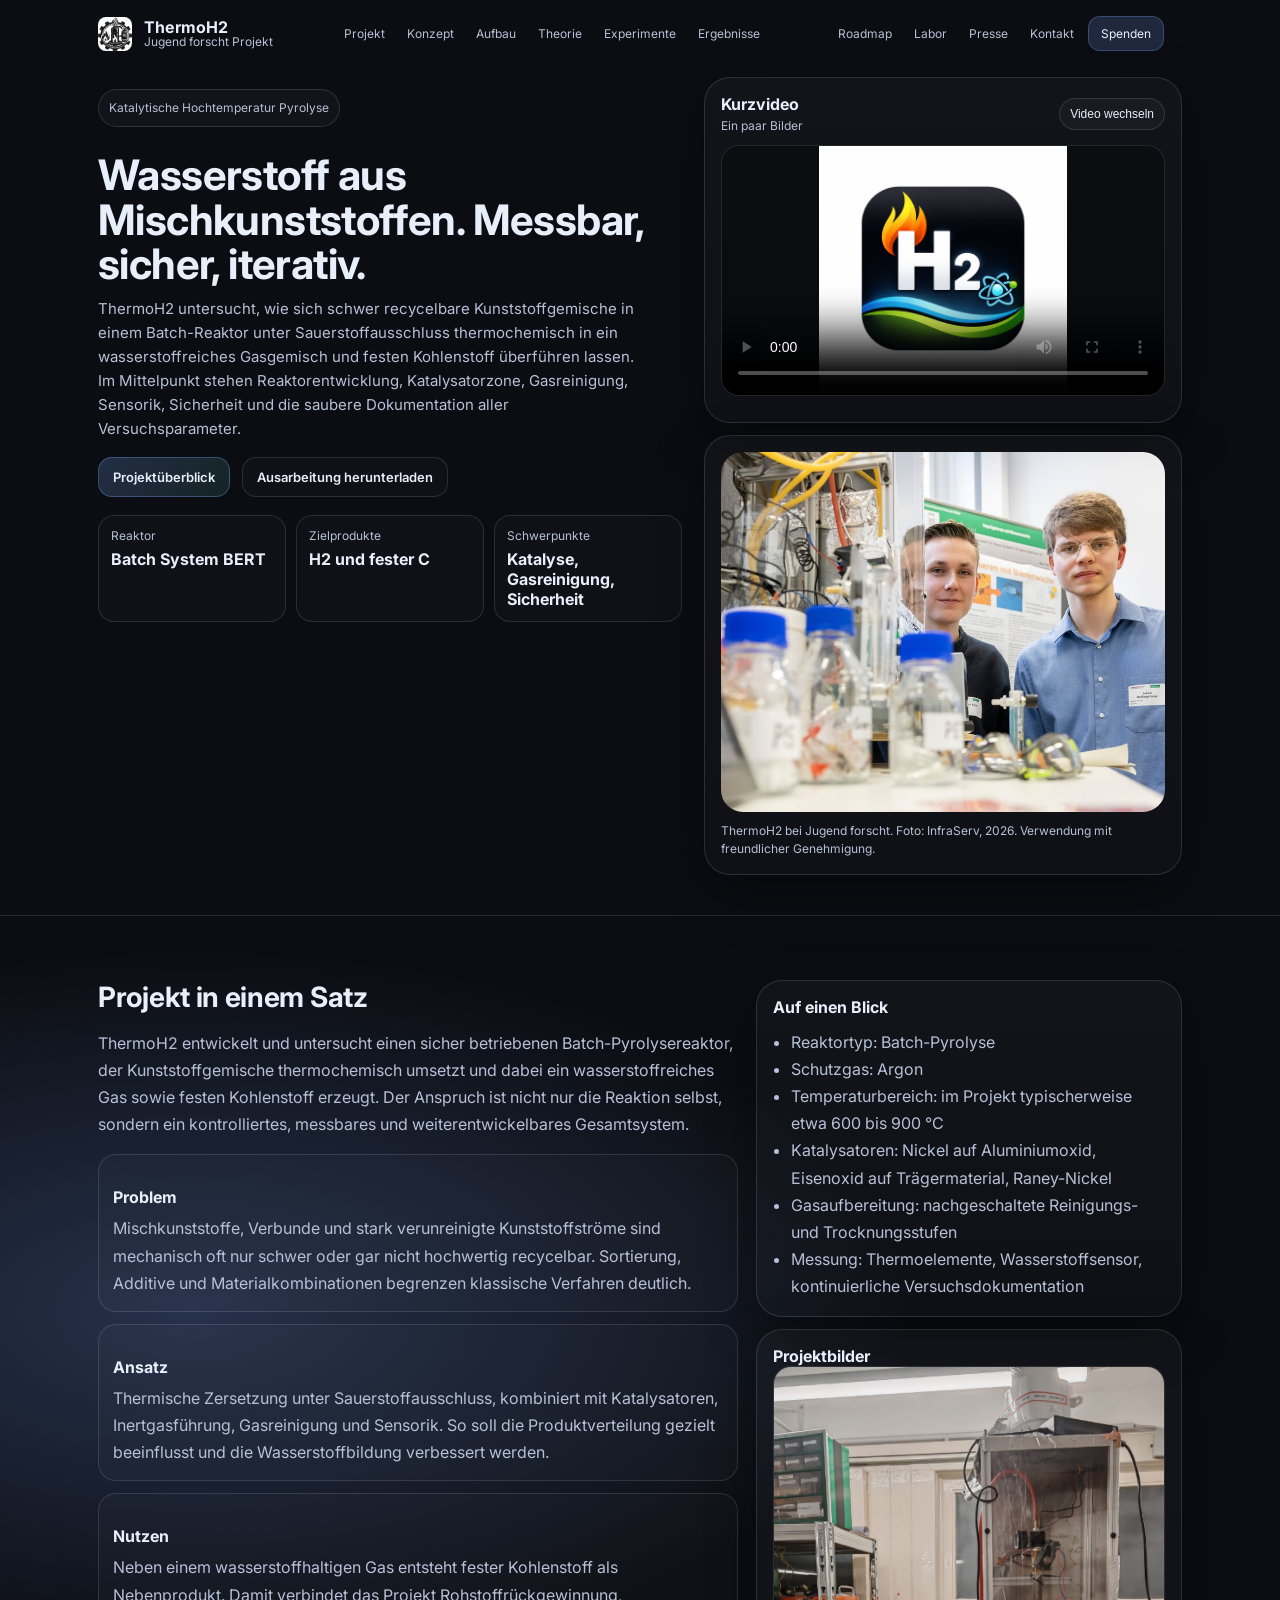
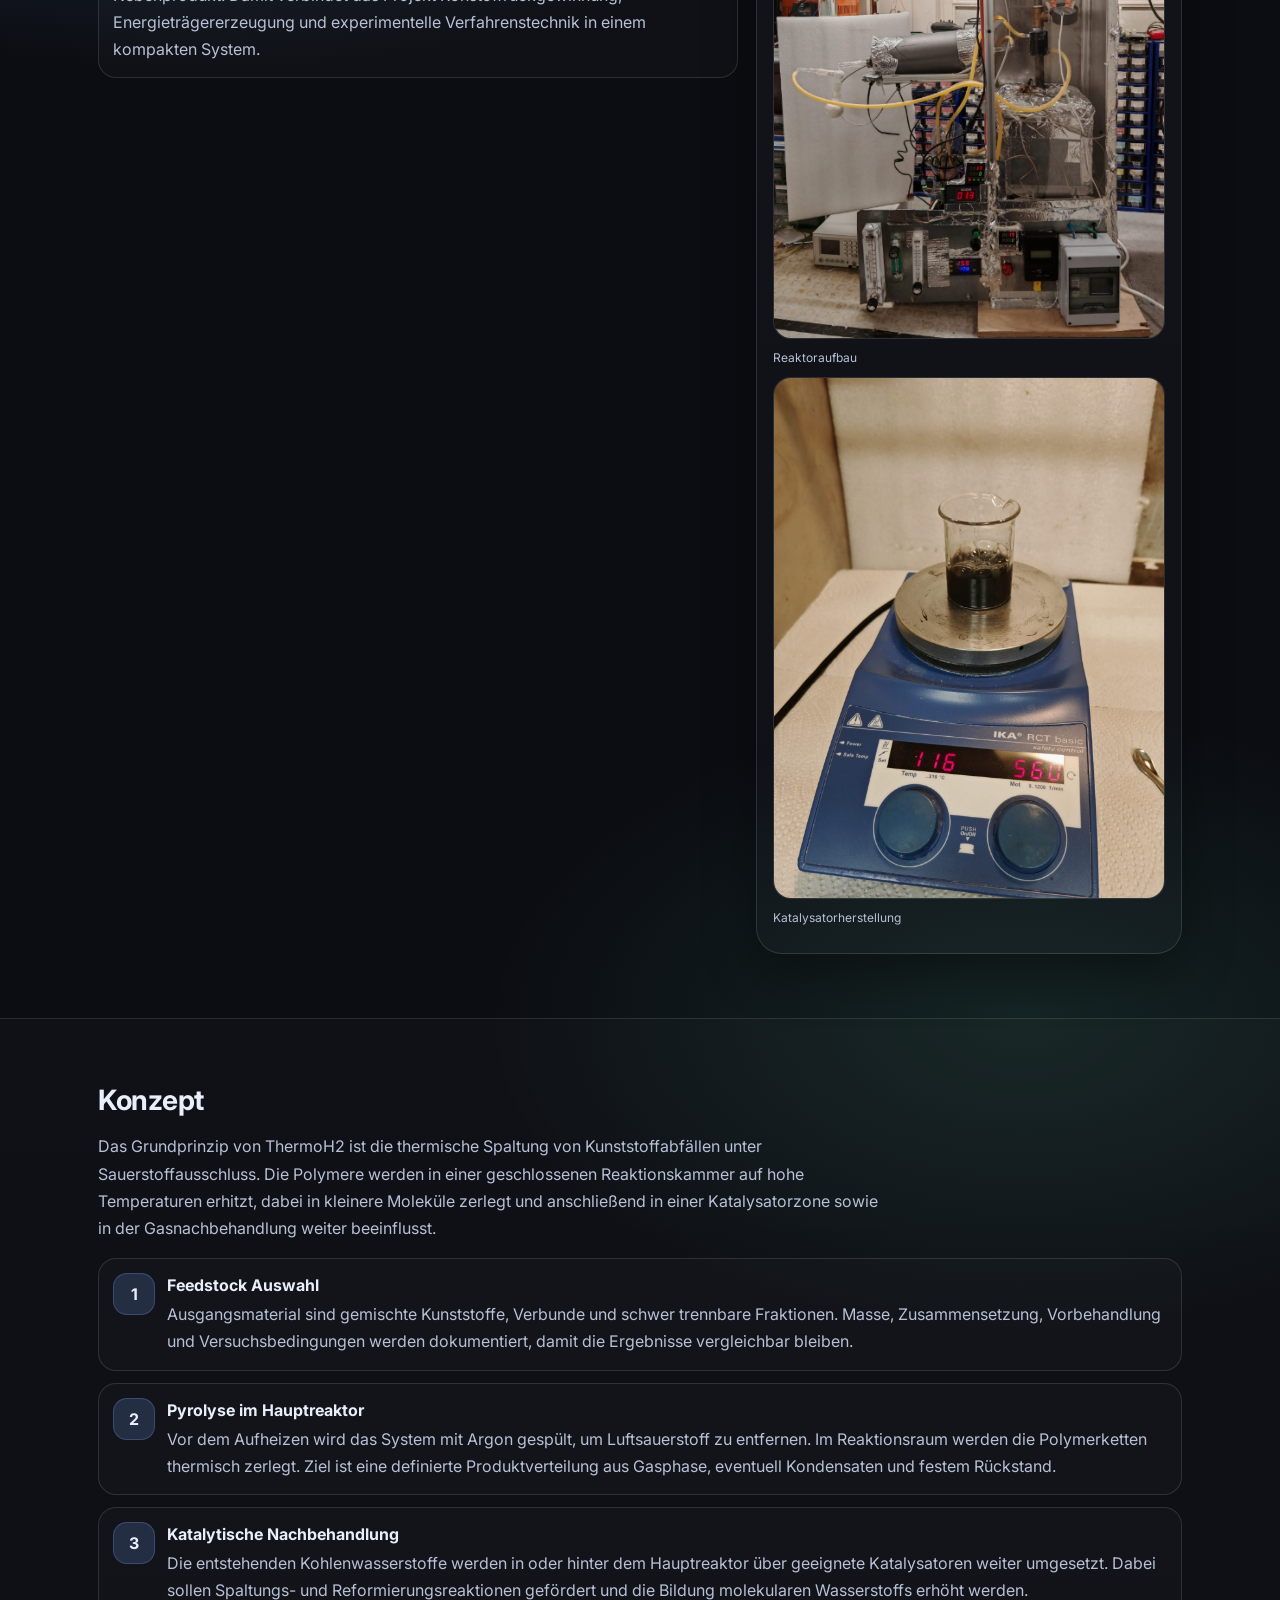
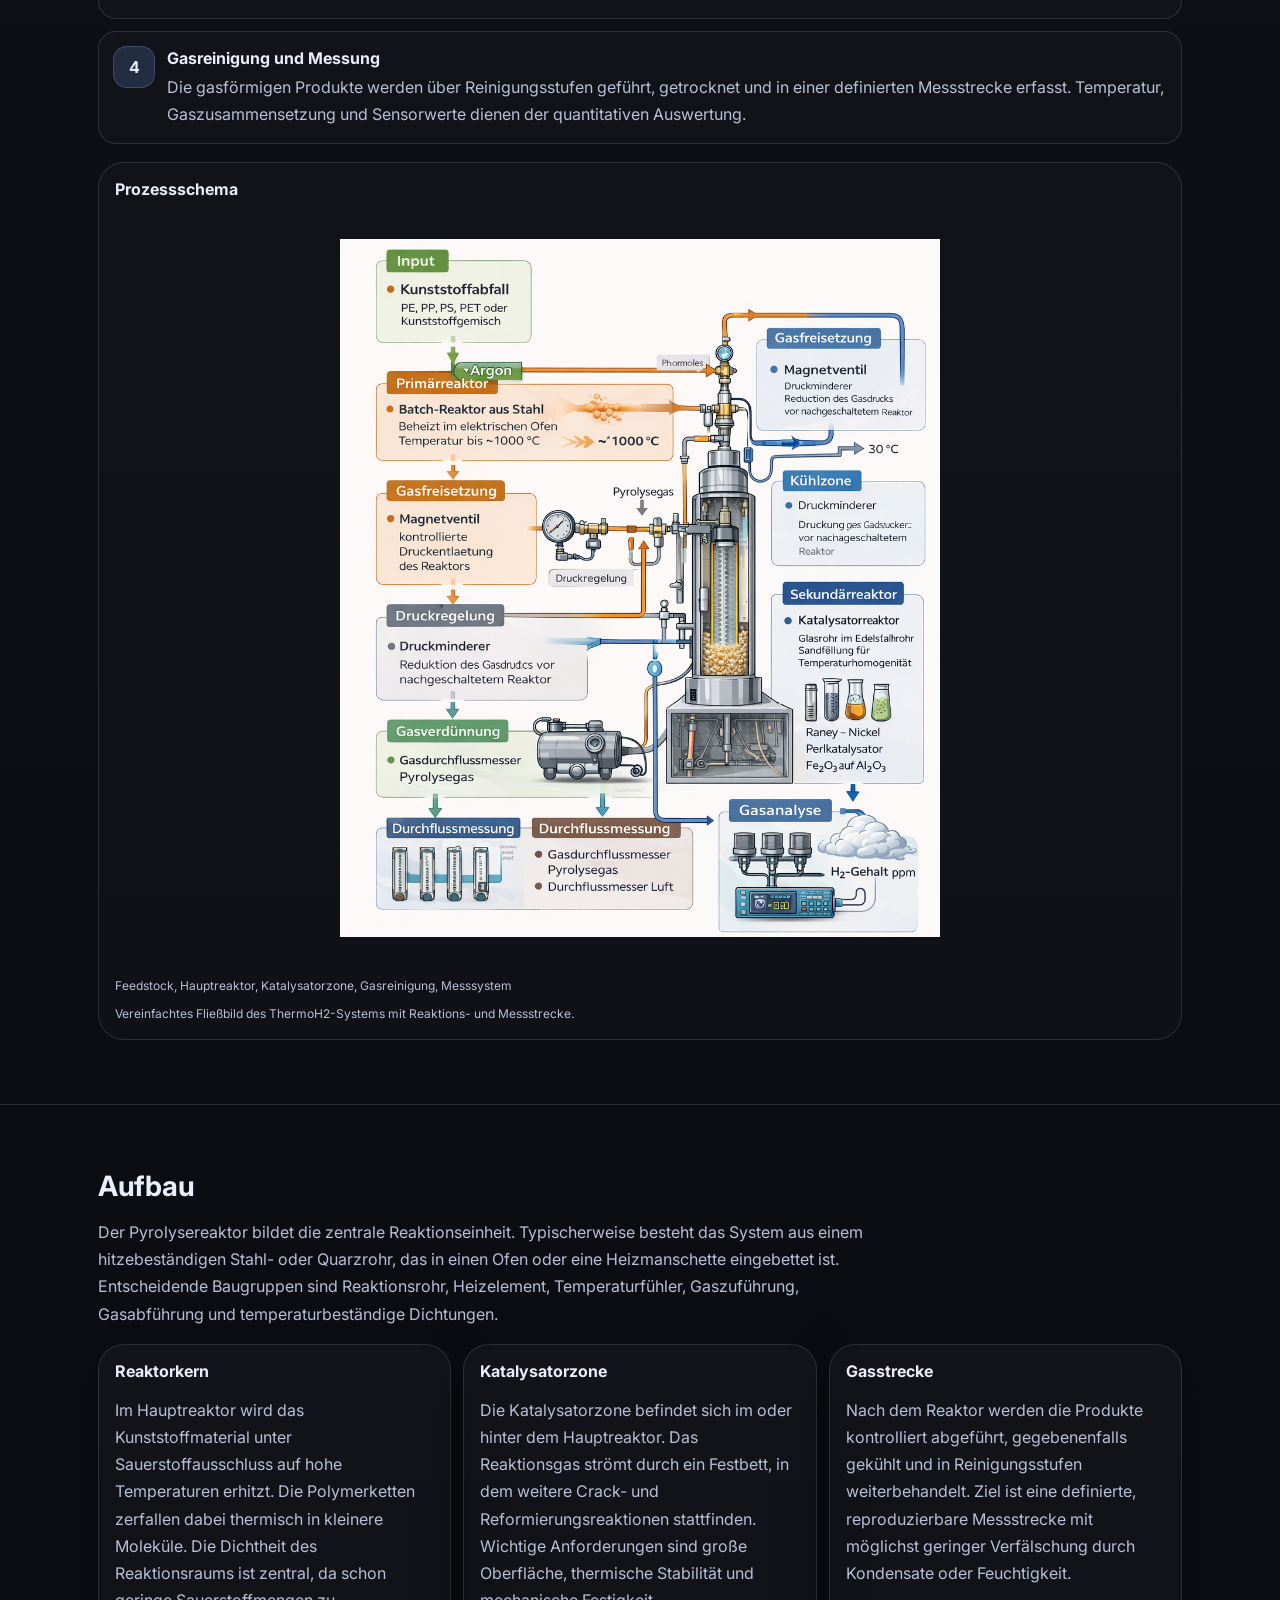
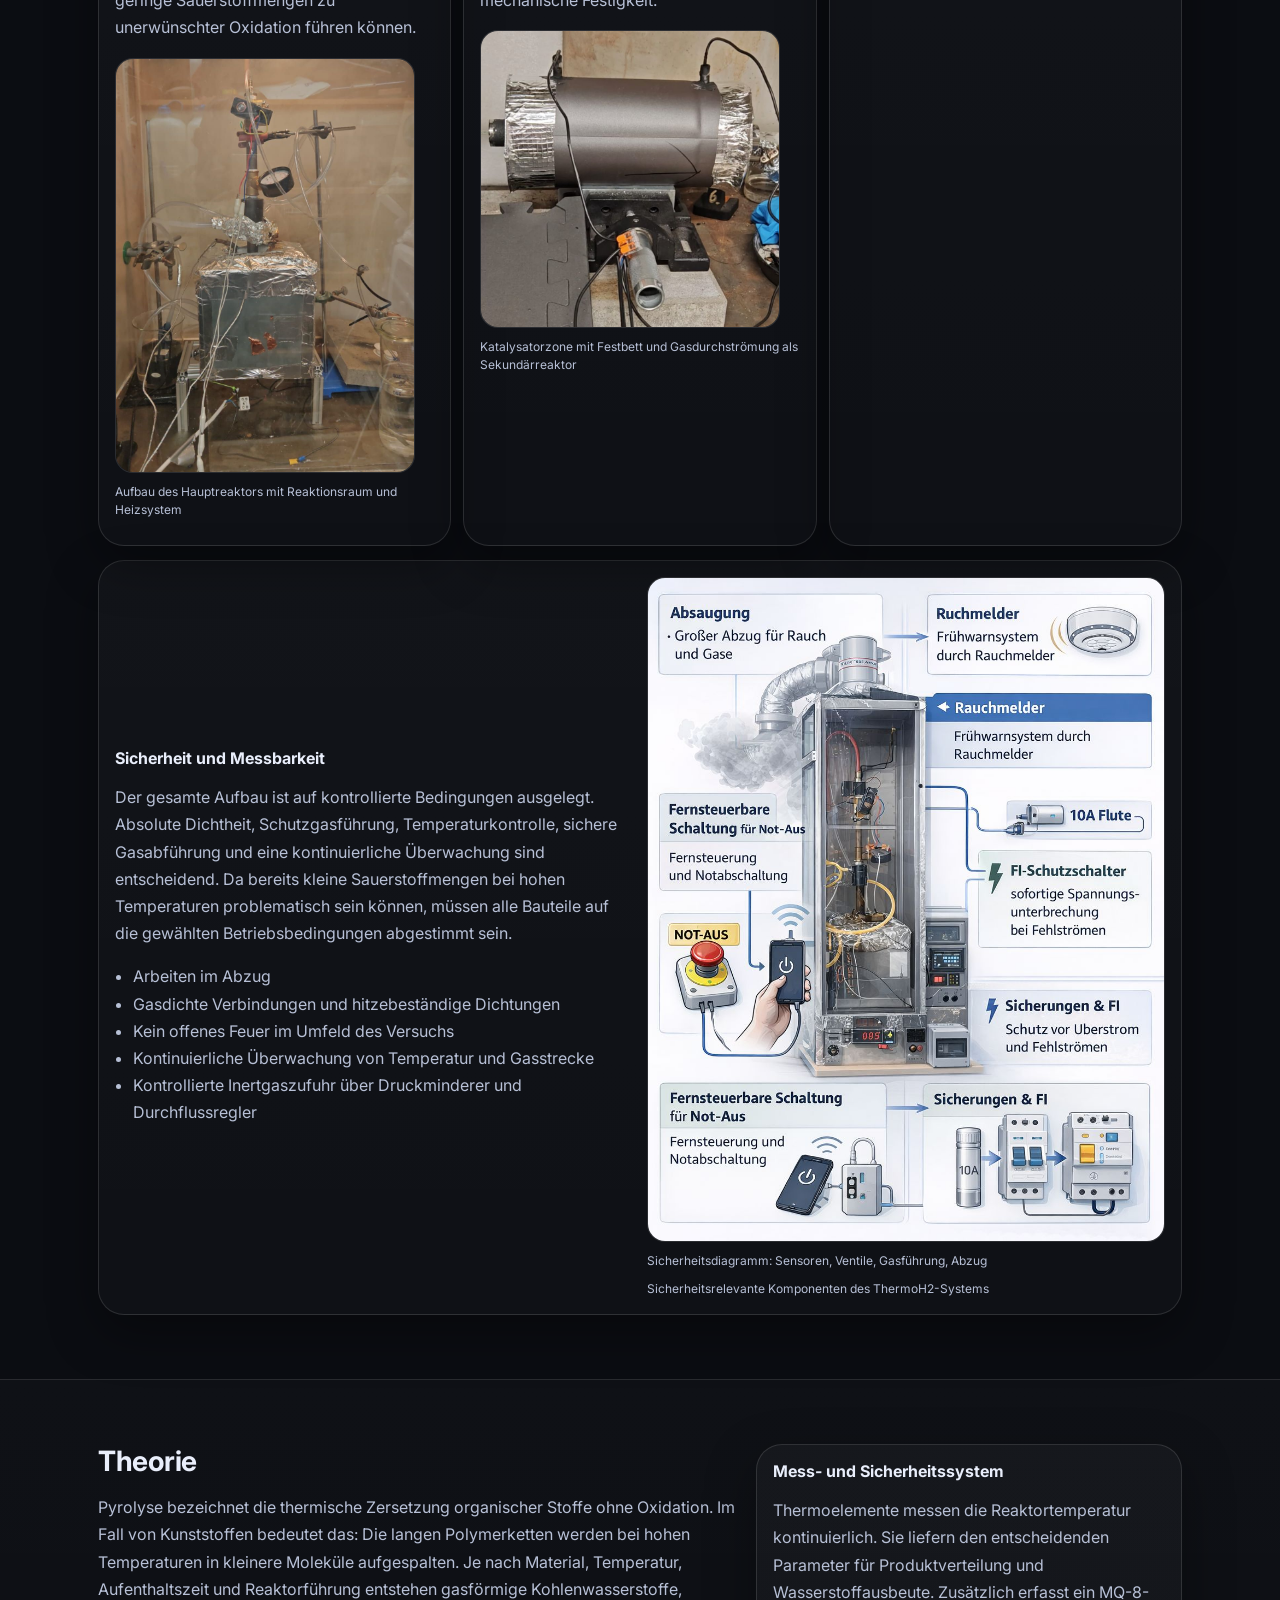
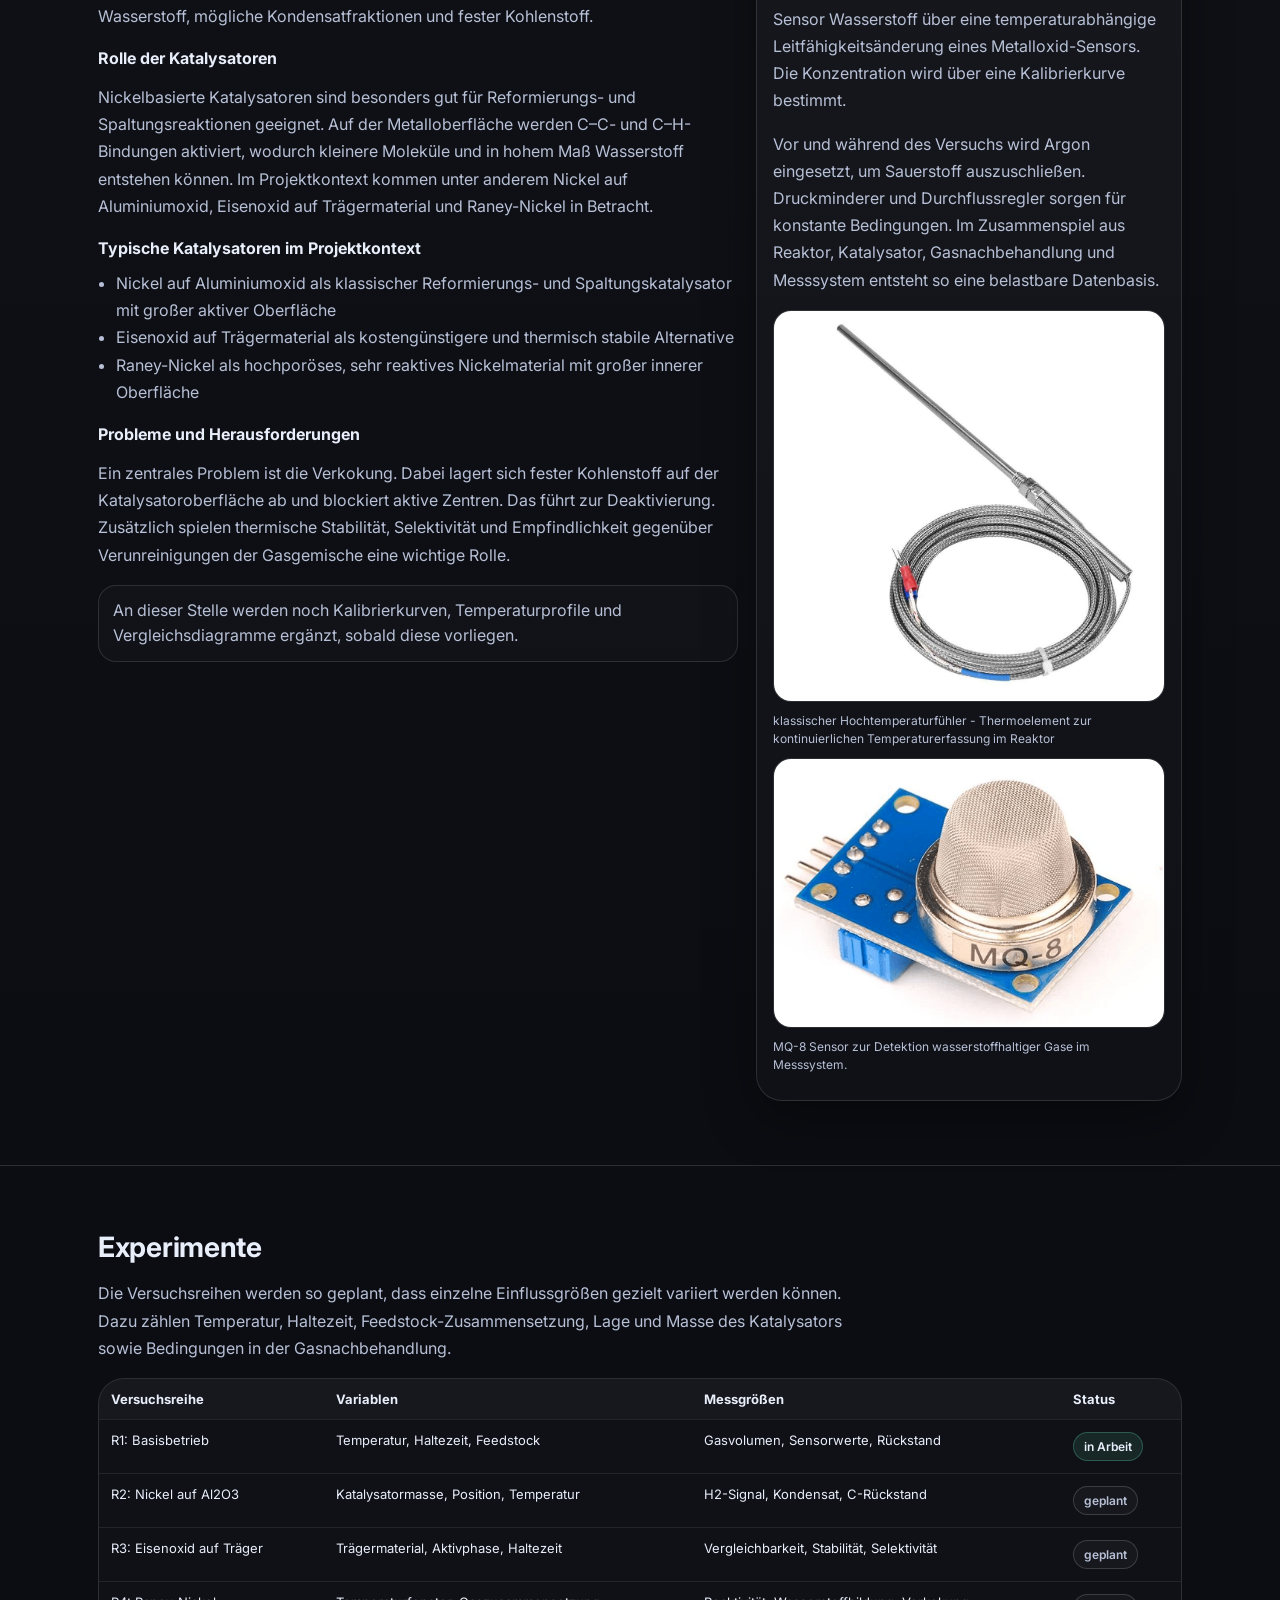
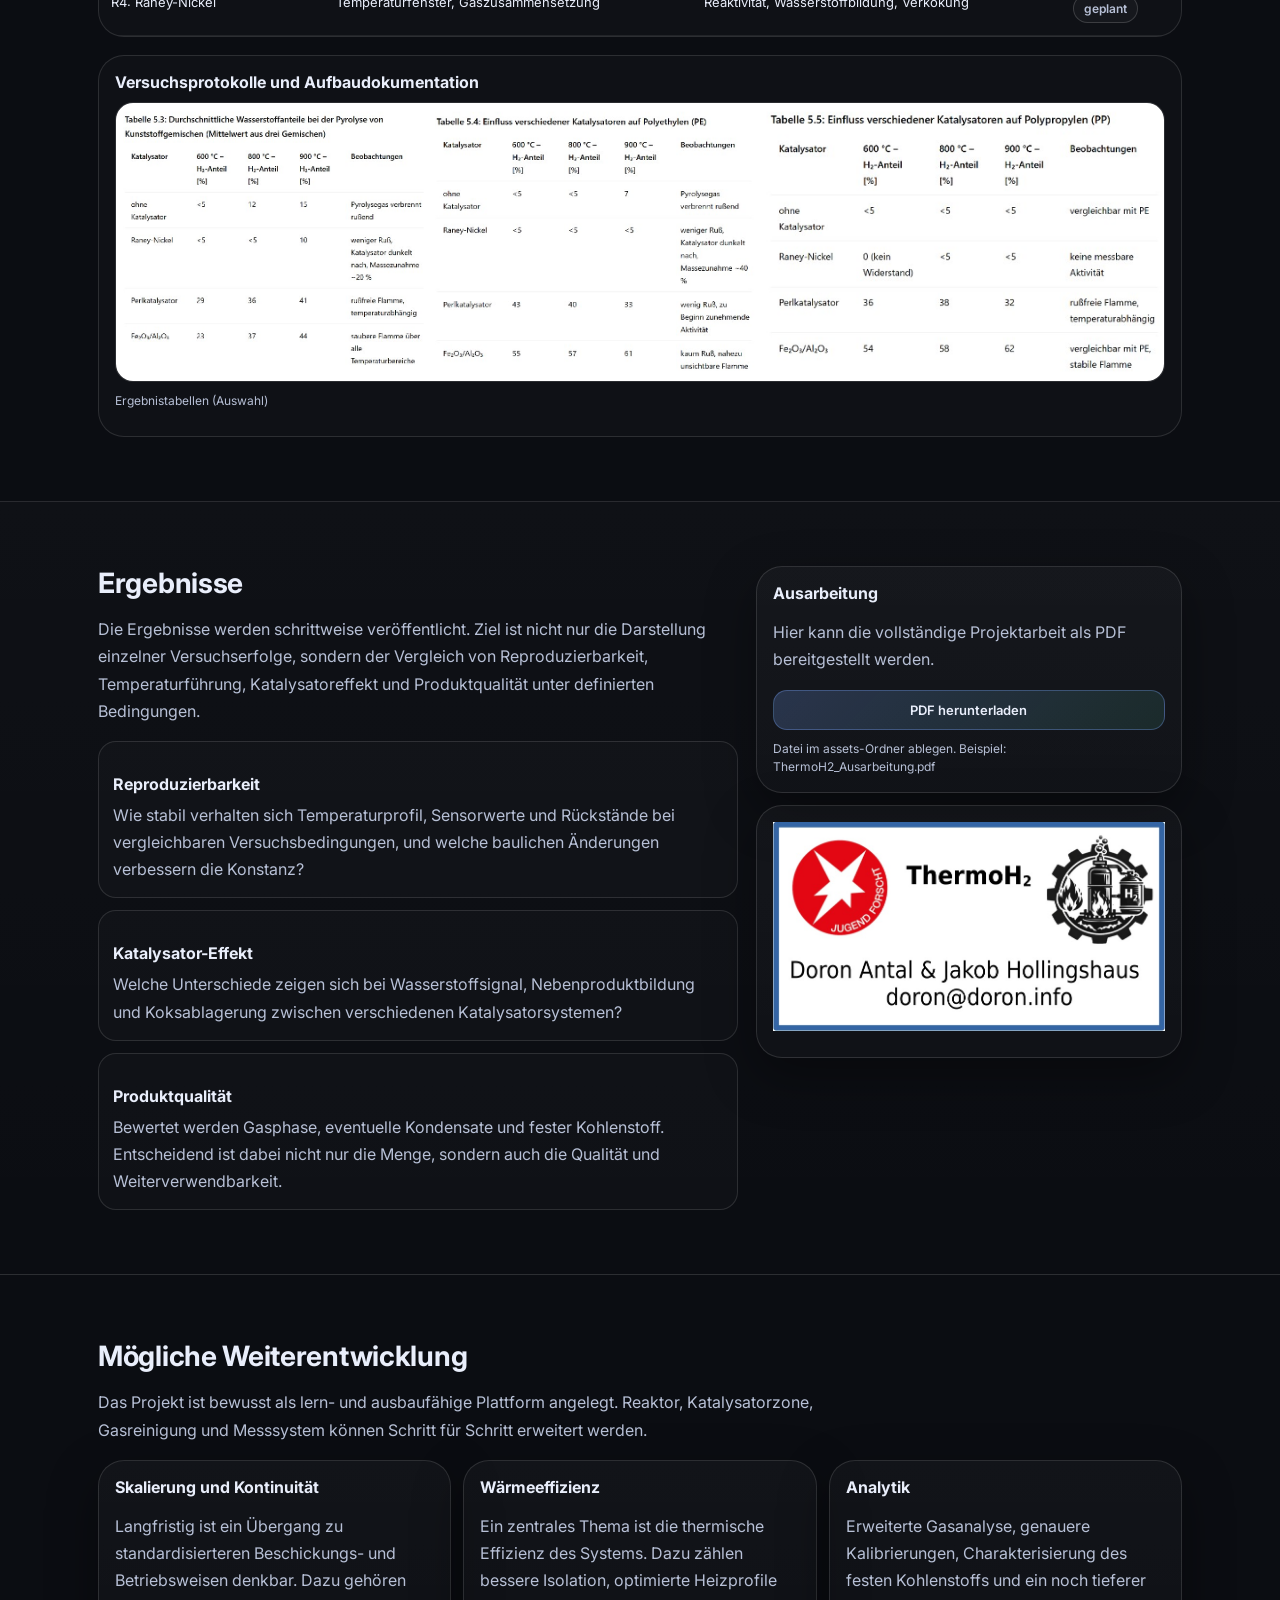
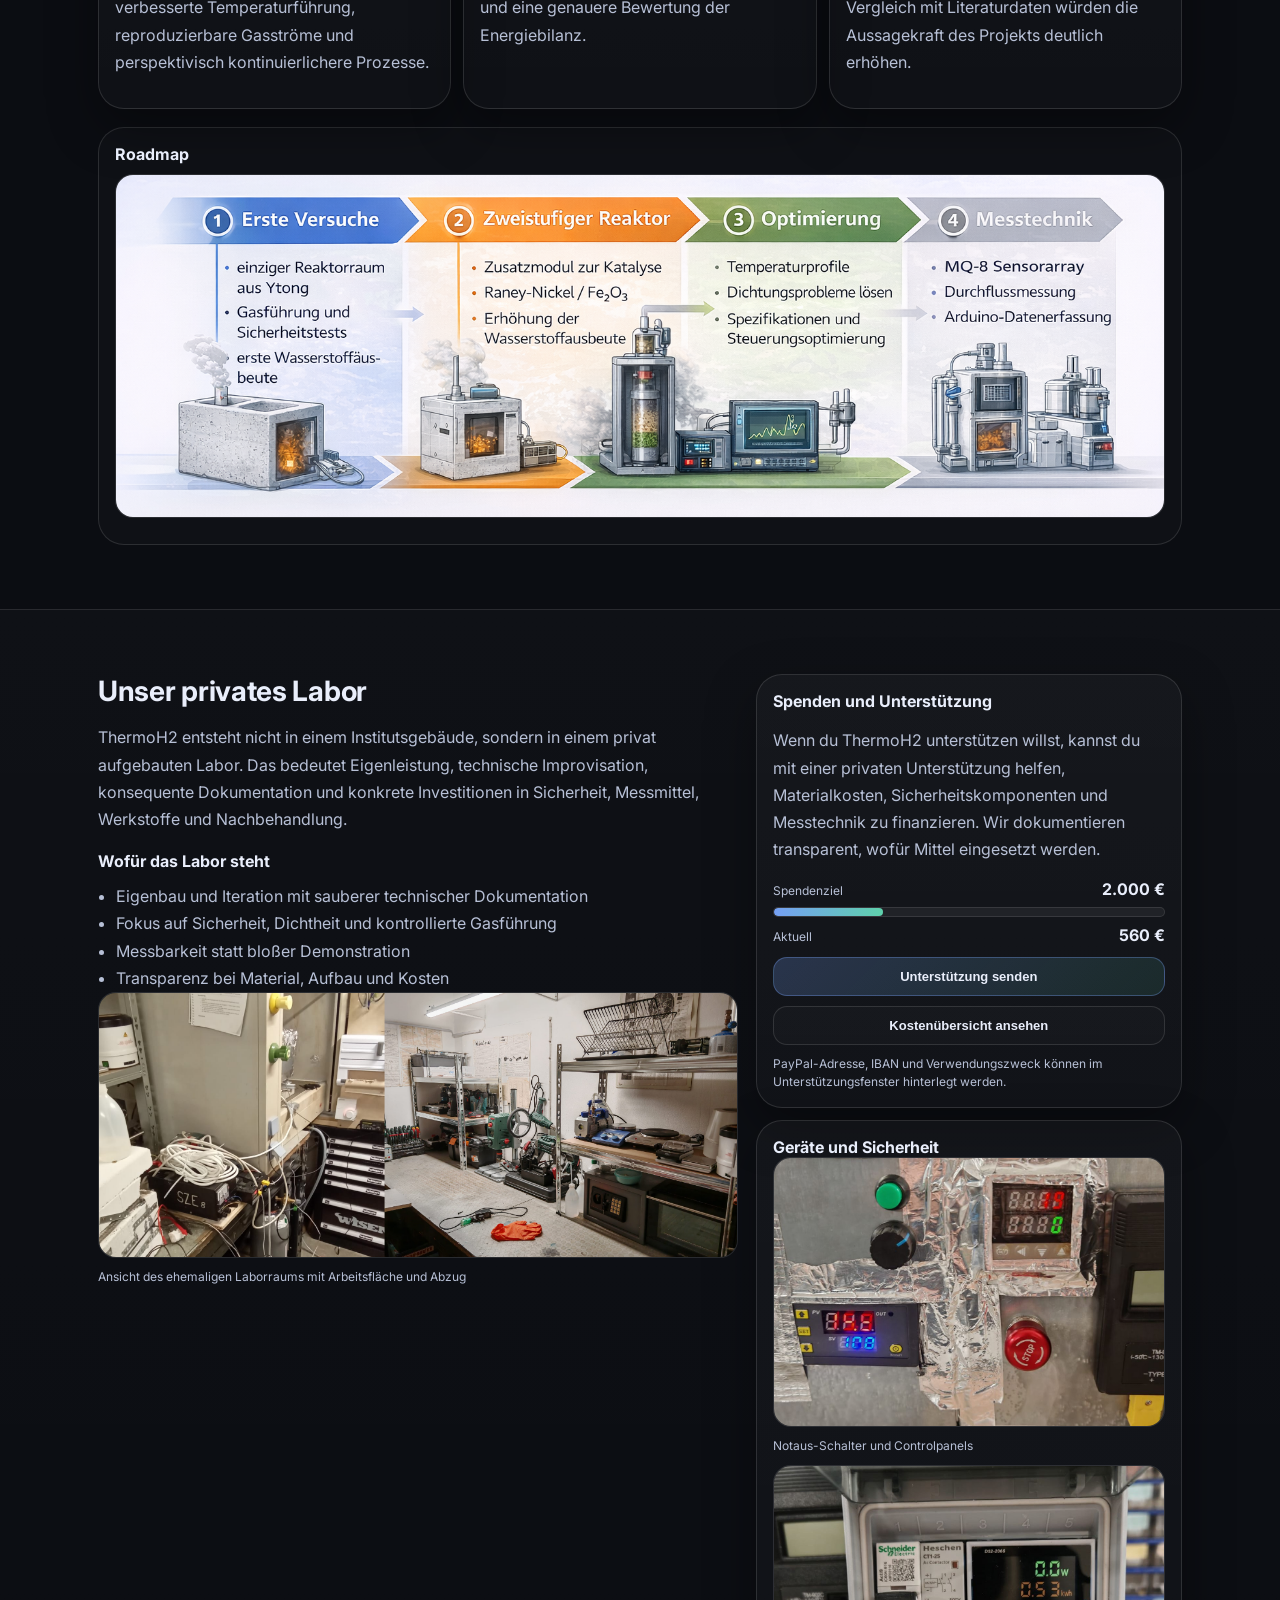
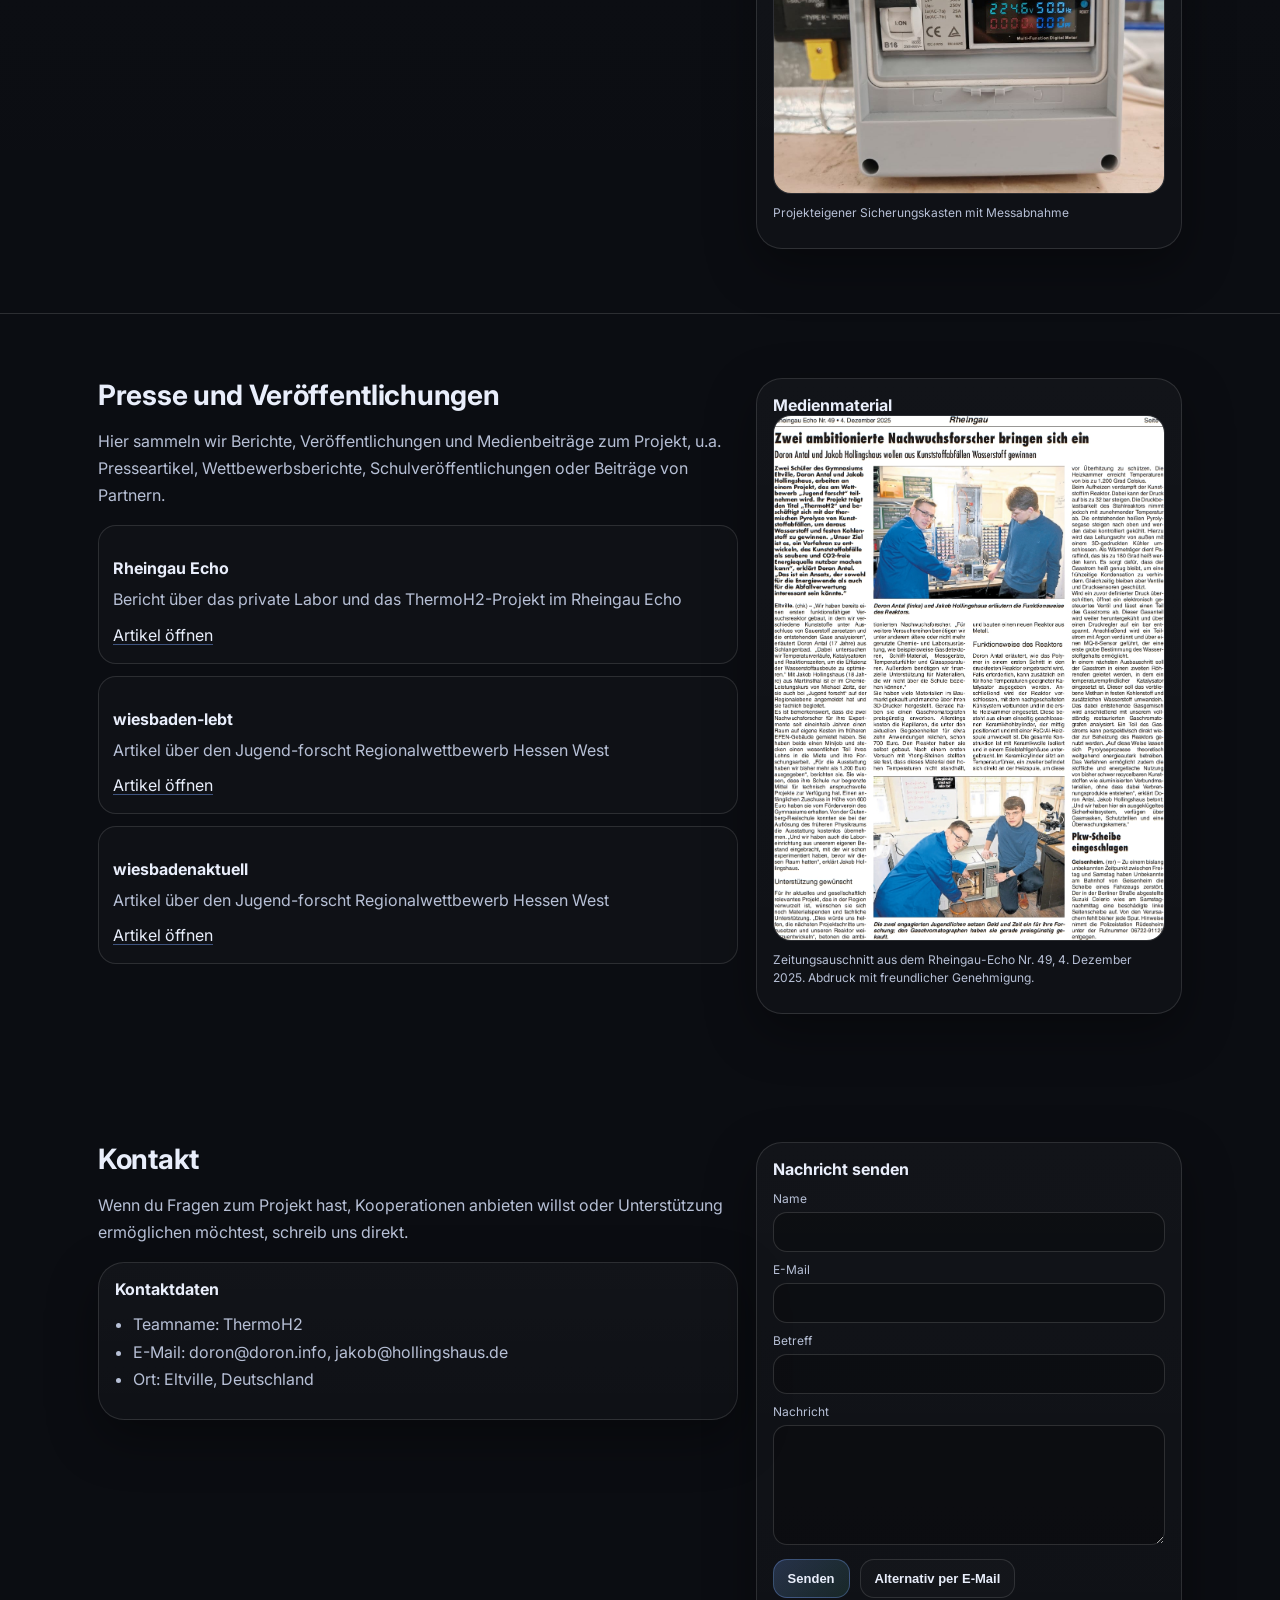
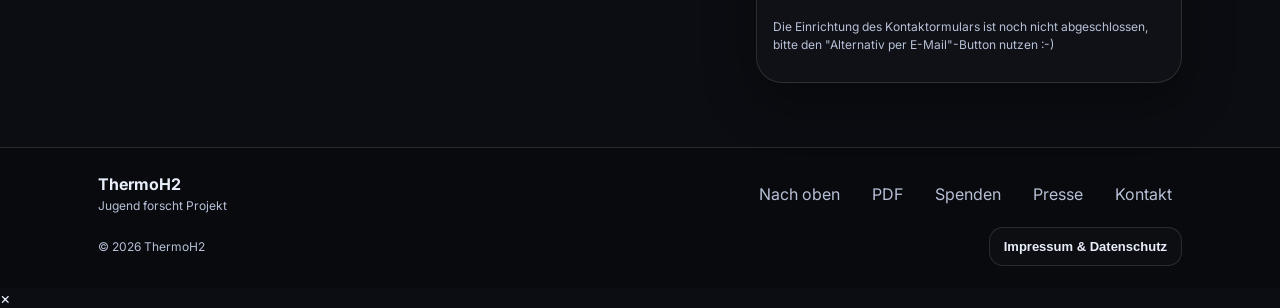
==== index.html @ 389b4e09 "Update fmt.Println to print 'Goodbye World'" ====
<!doctype html>
<html lang="de">
  <head>
    <meta charset="utf-8" />
    <meta name="viewport" content="width=device-width, initial-scale=1" />
    <title>ThermoH2 | Jugend forscht</title>
    <meta name="description" content="ThermoH2: Katalytische Hochtemperatur-Pyrolyse gemischter Kunststoffe zur Erzeugung von Wasserstoff und festem Kohlenstoff. Projektüberblick, Aufbau, Theorie, Ergebnisse, Labor, Presse, Unterstützung und Kontakt." />
    <link rel="preconnect" href="https://fonts.googleapis.com" />
    <link rel="preconnect" href="https://fonts.gstatic.com" crossorigin />
    <link href="https://fonts.googleapis.com/css2?family=Inter:wght@400;600;700&display=swap" rel="stylesheet" />
    <link rel="stylesheet" href="style.css" />
    <link rel="icon" type="image/png" href="assets/favicon.png" />
  </head>

  <body>
    <a class="skip" href="#main">Zum Inhalt</a>

    <header class="site-header" id="top">
      <div class="container nav">
        <a class="brand" href="#top" aria-label="ThermoH2 Start">
          <img src="assets/TH2.png" alt="ThermoH2 Logo" class="brand-logo" />
          <span class="brand-text">
            <span class="brand-name">ThermoH2</span>
            <span class="brand-sub">Jugend forscht Projekt</span>
          </span>
        </a>

        <button class="nav-toggle" type="button" aria-label="Menü öffnen" aria-expanded="false" aria-controls="navlinks">
          <span class="nav-toggle-line"></span>
          <span class="nav-toggle-line"></span>
          <span class="nav-toggle-line"></span>
        </button>

        <nav class="nav-shell" aria-label="Hauptnavigation">
          <div class="navlinks nav-main" id="navlinks">
            <a href="#projekt">Projekt</a>
            <a href="#konzept">Konzept</a>
            <a href="#aufbau">Aufbau</a>
            <a href="#theorie">Theorie</a>
            <a href="#experimente">Experimente</a>
            <a href="#ergebnisse">Ergebnisse</a>
          </div>

          <div class="navlinks nav-meta">
            <a href="#weiterentwicklung">Roadmap</a>
            <a href="#labor">Labor</a>
            <a href="#presse">Presse</a>
            <a href="#kontakt">Kontakt</a>
            <a class="cta" href="#spenden">Spenden</a>
          </div>
        </nav>
      </div>
      <div class="container hero">
        <div class="hero-left">
          <p class="kicker">Katalytische Hochtemperatur Pyrolyse</p>
          <h1>Wasserstoff aus Mischkunststoffen. Messbar, sicher, iterativ.</h1>
          <p class="lead">
            ThermoH2 untersucht, wie sich schwer recycelbare Kunststoffgemische in einem Batch-Reaktor unter Sauerstoffausschluss thermochemisch in ein wasserstoffreiches Gasgemisch und festen Kohlenstoff überführen lassen. Im Mittelpunkt stehen Reaktorentwicklung, Katalysatorzone, Gasreinigung, Sensorik, Sicherheit und die saubere Dokumentation aller Versuchsparameter.
          </p>

          <div class="hero-actions">
            <a class="button primary" href="#konzept">Projektüberblick</a>
            <a class="button ghost" href="#download">Ausarbeitung herunterladen</a>
          </div>

          <div class="hero-facts" role="list">
            <div class="fact" role="listitem">
              <div class="fact-top">Reaktor</div>
              <div class="fact-bottom">Batch System BERT</div>
            </div>
            <div class="fact" role="listitem">
              <div class="fact-top">Zielprodukte</div>
              <div class="fact-bottom">H2 und fester C</div>
            </div>
            <div class="fact" role="listitem">
              <div class="fact-top">Schwerpunkte</div>
              <div class="fact-bottom">Katalyse, Gasreinigung, Sicherheit</div>
            </div>
          </div>
        </div>

        <div class="hero-right">
          <div class="card media-card">
            <div class="card-head">
              <div>
                <div class="card-title">Kurzvideo</div>
                <div class="card-sub">Ein paar Bilder</div>
              </div>
              <button class="chip" type="button" id="videoToggle">Video wechseln</button>
            </div>

            <div class="video-wrap" data-mode="file" id="videoWrap">
              <video class="video" controls preload="metadata" poster="assets/hero-poster.jpg">
                <source src="assets/thermoh2.mp4" type="video/mp4" />
                Dein Browser unterstützt das Video Tag nicht.
              </video>
            </div>

            <div class="hint">
              
            </div>
          </div>

          <div class="card image-card">
            <figure>
              <img src="assets/jufo.jpg" alt="ThermoH2 bei Jugend forscht" class="hero-image" />
              <figcaption class="hint">ThermoH2 bei Jugend forscht. Foto: InfraServ, 2026. Verwendung mit freundlicher Genehmigung.</figcaption>
            </figure>
          </div>
        </div>
      </div>
    </header>

    <main id="main">
      <section class="section" id="projekt">
        <div class="container grid2">
          <div>
            <h2>Projekt in einem Satz</h2>
            <p>
              ThermoH2 entwickelt und untersucht einen sicher betriebenen Batch-Pyrolysereaktor, der Kunststoffgemische thermochemisch umsetzt und dabei ein wasserstoffreiches Gas sowie festen Kohlenstoff erzeugt. Der Anspruch ist nicht nur die Reaktion selbst, sondern ein kontrolliertes, messbares und weiterentwickelbares Gesamtsystem.
            </p>

            <div class="cards">
              <div class="mini-card">
                <h3>Problem</h3>
                <p>Mischkunststoffe, Verbunde und stark verunreinigte Kunststoffströme sind mechanisch oft nur schwer oder gar nicht hochwertig recycelbar. Sortierung, Additive und Materialkombinationen begrenzen klassische Verfahren deutlich.</p>
              </div>
              <div class="mini-card">
                <h3>Ansatz</h3>
                <p>Thermische Zersetzung unter Sauerstoffausschluss, kombiniert mit Katalysatoren, Inertgasführung, Gasreinigung und Sensorik. So soll die Produktverteilung gezielt beeinflusst und die Wasserstoffbildung verbessert werden.</p>
              </div>
              <div class="mini-card">
                <h3>Nutzen</h3>
                <p>Neben einem wasserstoffhaltigen Gas entsteht fester Kohlenstoff als Nebenprodukt. Damit verbindet das Projekt Rohstoffrückgewinnung, Energieträgererzeugung und experimentelle Verfahrenstechnik in einem kompakten System.</p>
              </div>
            </div>
          </div>

          <aside class="sidebar">
            <div class="card">
              <div class="card-title">Auf einen Blick</div>
              <ul class="list">
                <li>Reaktortyp: Batch-Pyrolyse</li>
                <li>Schutzgas: Argon</li>
                <li>Temperaturbereich: im Projekt typischerweise etwa 600 bis 900 °C</li>
                <li>Katalysatoren: Nickel auf Aluminiumoxid, Eisenoxid auf Trägermaterial, Raney-Nickel</li>
                <li>Gasaufbereitung: nachgeschaltete Reinigungs- und Trocknungsstufen</li>
                <li>Messung: Thermoelemente, Wasserstoffsensor, kontinuierliche Versuchsdokumentation</li>
              </ul>
            </div>

            <div class="card">
              <div class="card-title">Projektbilder</div>
              <figure>
                <img src="assets/Aufbau.png" alt="Reaktoraufbau" class="content-image small">
                <figcaption>Reaktoraufbau</figcaption>
              <div class="hint"></div>

              <figure>
                <img src="assets/Katalysator.jpg" alt="Katalysatorherstellung" class="content-image small">
                <figcaption>Katalysatorherstellung</figcaption>
             
              </figure>
              <div class="hint"></div>
            </div>
          </aside>
        </div>
      </section>

      <section class="section alt" id="konzept">
        <div class="container">
          <h2>Konzept</h2>
          <p class="section-lead">
            Das Grundprinzip von ThermoH2 ist die thermische Spaltung von Kunststoffabfällen unter Sauerstoffausschluss. Die Polymere werden in einer geschlossenen Reaktionskammer auf hohe Temperaturen erhitzt, dabei in kleinere Moleküle zerlegt und anschließend in einer Katalysatorzone sowie in der Gasnachbehandlung weiter beeinflusst.
          </p>

          <div class="flow">
            <div class="flow-step">
              <div class="flow-num">1</div>
              <div class="flow-body">
                <h3>Feedstock Auswahl</h3>
                <p>Ausgangsmaterial sind gemischte Kunststoffe, Verbunde und schwer trennbare Fraktionen. Masse, Zusammensetzung, Vorbehandlung und Versuchsbedingungen werden dokumentiert, damit die Ergebnisse vergleichbar bleiben.</p>
              </div>
            </div>

            <div class="flow-step">
              <div class="flow-num">2</div>
              <div class="flow-body">
                <h3>Pyrolyse im Hauptreaktor</h3>
                <p>Vor dem Aufheizen wird das System mit Argon gespült, um Luftsauerstoff zu entfernen. Im Reaktionsraum werden die Polymerketten thermisch zerlegt. Ziel ist eine definierte Produktverteilung aus Gasphase, eventuell Kondensaten und festem Rückstand.</p>
              </div>
            </div>

            <div class="flow-step">
              <div class="flow-num">3</div>
              <div class="flow-body">
                <h3>Katalytische Nachbehandlung</h3>
                <p>Die entstehenden Kohlenwasserstoffe werden in oder hinter dem Hauptreaktor über geeignete Katalysatoren weiter umgesetzt. Dabei sollen Spaltungs- und Reformierungsreaktionen gefördert und die Bildung molekularen Wasserstoffs erhöht werden.</p>
              </div>
            </div>

            <div class="flow-step">
              <div class="flow-num">4</div>
              <div class="flow-body">
                <h3>Gasreinigung und Messung</h3>
                <p>Die gasförmigen Produkte werden über Reinigungsstufen geführt, getrocknet und in einer definierten Messstrecke erfasst. Temperatur, Gaszusammensetzung und Sensorwerte dienen der quantitativen Auswertung.</p>
              </div>
            </div>
          </div>

          <div class="callout">
            <div class="callout-title">Prozessschema</div>
            <div class="callout-body">
              <figure>
                <img src="assets/Schema.png" alt="Prozessdiagramm und Reaktionsschema" class="schema">
                <figcaption>Feedstock, Hauptreaktor, Katalysatorzone, Gasreinigung, Messsystem</figcaption>
              </figure>
              <div class="hint">Vereinfachtes Fließbild des ThermoH2-Systems mit Reaktions- und Messstrecke.</div>
            </div>
          </div>
        </div>
      </section>

      <section class="section" id="aufbau">
        <div class="container">
          <h2>Aufbau</h2>
          <p class="section-lead">
            Der Pyrolysereaktor bildet die zentrale Reaktionseinheit. Typischerweise besteht das System aus einem hitzebeständigen Stahl- oder Quarzrohr, das in einen Ofen oder eine Heizmanschette eingebettet ist. Entscheidende Baugruppen sind Reaktionsrohr, Heizelement, Temperaturfühler, Gaszuführung, Gasabführung und temperaturbeständige Dichtungen.
          </p>

          <div class="cards cols3">
            <div class="card">
              <div class="card-title">Reaktorkern</div>
              <p>Im Hauptreaktor wird das Kunststoffmaterial unter Sauerstoffausschluss auf hohe Temperaturen erhitzt. Die Polymerketten zerfallen dabei thermisch in kleinere Moleküle. Die Dichtheit des Reaktionsraums ist zentral, da schon geringe Sauerstoffmengen zu unerwünschter Oxidation führen können.</p>
              <figure>
                <img src="assets/Reaktorkern.jpg" alt="Reaktorkern" class="content-image" style="width:100%; max-width:300px;">
                <figcaption>Aufbau des Hauptreaktors mit Reaktionsraum und Heizsystem</figcaption>
              </figure>
              <div class="hint"></div>
            </div>

            <div class="card">
              <div class="card-title">Katalysatorzone</div>
              <p>Die Katalysatorzone befindet sich im oder hinter dem Hauptreaktor. Das Reaktionsgas strömt durch ein Festbett, in dem weitere Crack- und Reformierungsreaktionen stattfinden. Wichtige Anforderungen sind große Oberfläche, thermische Stabilität und mechanische Festigkeit.</p>
              <figure>
                <img src="assets/Katalysatorzone.jpg" alt="Katalysatorzone" class="content-image" style="width:100%; max-width:300px;">
                <figcaption>Katalysatorzone mit Festbett und Gasdurchströmung als Sekundärreaktor</figcaption>
              </figure>
              <div class="hint"></div>
            </div>

            <div class="card">
              <div class="card-title">Gasstrecke</div>
              <p>Nach dem Reaktor werden die Produkte kontrolliert abgeführt, gegebenenfalls gekühlt und in Reinigungsstufen weiterbehandelt. Ziel ist eine definierte, reproduzierbare Messstrecke mit möglichst geringer Verfälschung durch Kondensate oder Feuchtigkeit.</p>
              <div class="hint"></div>
            </div>
          </div>

          <div class="card wide-card">
            <div class="wide-card-left">
              <div class="card-title">Sicherheit und Messbarkeit</div>
              <p>
                Der gesamte Aufbau ist auf kontrollierte Bedingungen ausgelegt. Absolute Dichtheit, Schutzgasführung, Temperaturkontrolle, sichere Gasabführung und eine kontinuierliche Überwachung sind entscheidend. Da bereits kleine Sauerstoffmengen bei hohen Temperaturen problematisch sein können, müssen alle Bauteile auf die gewählten Betriebsbedingungen abgestimmt sein.
              </p>
              <ul class="list">
                <li>Arbeiten im Abzug</li>
                <li>Gasdichte Verbindungen und hitzebeständige Dichtungen</li>
                <li>Kein offenes Feuer im Umfeld des Versuchs</li>
                <li>Kontinuierliche Überwachung von Temperatur und Gasstrecke</li>
                <li>Kontrollierte Inertgaszufuhr über Druckminderer und Durchflussregler</li>
              </ul>
            </div>
            <div class="wide-card-right">
              <figure>
                <img src="assets/Sicherheitsdiagramm.jpg" alt="Sicherheitsdiagramm" class="content-image small">
                <figcaption>Sicherheitsdiagramm: Sensoren, Ventile, Gasführung, Abzug</figcaption>
              </figure>
              <div class="hint">Sicherheitsrelevante Komponenten des ThermoH2-Systems</div>
            </div>
          </div>
        </div>
      </section>

      <section class="section alt" id="theorie">
        <div class="container grid2">
          <div>
            <h2>Theorie</h2>
            <p>
              Pyrolyse bezeichnet die thermische Zersetzung organischer Stoffe ohne Oxidation. Im Fall von Kunststoffen bedeutet das: Die langen Polymerketten werden bei hohen Temperaturen in kleinere Moleküle aufgespalten. Je nach Material, Temperatur, Aufenthaltszeit und Reaktorführung entstehen gasförmige Kohlenwasserstoffe, Wasserstoff, mögliche Kondensatfraktionen und fester Kohlenstoff.
            </p>

            <h3>Rolle der Katalysatoren</h3>
            <p>
              Nickelbasierte Katalysatoren sind besonders gut für Reformierungs- und Spaltungsreaktionen geeignet. Auf der Metalloberfläche werden C–C- und C–H-Bindungen aktiviert, wodurch kleinere Moleküle und in hohem Maß Wasserstoff entstehen können. Im Projektkontext kommen unter anderem Nickel auf Aluminiumoxid, Eisenoxid auf Trägermaterial und Raney-Nickel in Betracht.
            </p>

            <h3>Typische Katalysatoren im Projektkontext</h3>
            <ul class="list">
              <li>Nickel auf Aluminiumoxid als klassischer Reformierungs- und Spaltungskatalysator mit großer aktiver Oberfläche</li>
              <li>Eisenoxid auf Trägermaterial als kostengünstigere und thermisch stabile Alternative</li>
              <li>Raney-Nickel als hochporöses, sehr reaktives Nickelmaterial mit großer innerer Oberfläche</li>
            </ul>

            <h3>Probleme und Herausforderungen</h3>
            <p>
              Ein zentrales Problem ist die Verkokung. Dabei lagert sich fester Kohlenstoff auf der Katalysatoroberfläche ab und blockiert aktive Zentren. Das führt zur Deaktivierung. Zusätzlich spielen thermische Stabilität, Selektivität und Empfindlichkeit gegenüber Verunreinigungen der Gasgemische eine wichtige Rolle.
            </p>

            <div class="note">
              An dieser Stelle werden noch Kalibrierkurven, Temperaturprofile und Vergleichsdiagramme ergänzt, sobald diese vorliegen.
            </div>
          </div>

          <aside class="sidebar">
            <div class="card">
              <div class="card-title">Mess- und Sicherheitssystem</div>
              <p>
                Thermoelemente messen die Reaktortemperatur kontinuierlich. Sie liefern den entscheidenden Parameter für Produktverteilung und Wasserstoffausbeute. Zusätzlich erfasst ein MQ-8-Sensor Wasserstoff über eine temperaturabhängige Leitfähigkeitsänderung eines Metalloxid-Sensors. Die Konzentration wird über eine Kalibrierkurve bestimmt.
              </p>
              <p>
                Vor und während des Versuchs wird Argon eingesetzt, um Sauerstoff auszuschließen. Druckminderer und Durchflussregler sorgen für konstante Bedingungen. Im Zusammenspiel aus Reaktor, Katalysator, Gasnachbehandlung und Messsystem entsteht so eine belastbare Datenbasis.
              </p>

              <figure>
                <img src="assets/Temperaturfühler.jpg" alt="Temperaturfühler" class="content-image small" style="width:100%; max-width:400px;">
                <figcaption>klassischer Hochtemperaturfühler -  Thermoelement zur kontinuierlichen Temperaturerfassung im Reaktor</figcaption>
              </figure>
              <div class="hint"></div>

              <figure>
                <img src="assets/mq8.png" alt="MQ-8 Wasserstoffsensor im ThermoH2 Aufbau" class="content-image small" style="width:100%; max-width:400px;">
                <figcaption>MQ-8 Sensor zur Detektion wasserstoffhaltiger Gase im Messsystem.</figcaption>
              </figure>
              <div class="hint"></div>
            </div>
          </aside>
        </div>
      </section>

      <section class="section" id="experimente">
        <div class="container">
          <h2>Experimente</h2>
          <p class="section-lead">
            Die Versuchsreihen werden so geplant, dass einzelne Einflussgrößen gezielt variiert werden können. Dazu zählen Temperatur, Haltezeit, Feedstock-Zusammensetzung, Lage und Masse des Katalysators sowie Bedingungen in der Gasnachbehandlung.
          </p>

          <div class="table-wrap" role="region" aria-label="Versuchsübersicht">
            <table class="table">
              <thead>
                <tr>
                  <th>Versuchsreihe</th>
                  <th>Variablen</th>
                  <th>Messgrößen</th>
                  <th>Status</th>
                </tr>
              </thead>
              <tbody>
                <tr>
                  <td>R1: Basisbetrieb</td>
                  <td>Temperatur, Haltezeit, Feedstock</td>
                  <td>Gasvolumen, Sensorwerte, Rückstand</td>
                  <td><span class="pill">in Arbeit</span></td>
                </tr>
                <tr>
                  <td>R2: Nickel auf Al2O3</td>
                  <td>Katalysatormasse, Position, Temperatur</td>
                  <td>H2-Signal, Kondensat, C-Rückstand</td>
                  <td><span class="pill ghost">geplant</span></td>
                </tr>
                <tr>
                  <td>R3: Eisenoxid auf Träger</td>
                  <td>Trägermaterial, Aktivphase, Haltezeit</td>
                  <td>Vergleichbarkeit, Stabilität, Selektivität</td>
                  <td><span class="pill ghost">geplant</span></td>
                </tr>
                <tr>
                  <td>R4: Raney-Nickel</td>
                  <td>Temperaturfenster, Gaszusammensetzung</td>
                  <td>Reaktivität, Wasserstoffbildung, Verkokung</td>
                  <td><span class="pill ghost">geplant</span></td>
                </tr>
              </tbody>
            </table>
          </div>

          <div class="callout">
            <div class="callout-title">Versuchsprotokolle und Aufbaudokumentation</div>
            <div class="callout-body">
              <figure>
                <img src="assets/Tabellen.png" alt="Tabellen" class="content-image">
                <figcaption>Ergebnistabellen (Auswahl)</figcaption>
              </figure>
              <div class="hint"></div>
            </div>
          </div>
        </div>
      </section>

      <section class="section alt" id="ergebnisse">
        <div class="container grid2">
          <div>
            <h2>Ergebnisse</h2>
            <p>
              Die Ergebnisse werden schrittweise veröffentlicht. Ziel ist nicht nur die Darstellung einzelner Versuchserfolge, sondern der Vergleich von Reproduzierbarkeit, Temperaturführung, Katalysatoreffekt und Produktqualität unter definierten Bedingungen.
            </p>

            <div class="cards">
              <div class="mini-card">
                <h3>Reproduzierbarkeit</h3>
                <p>Wie stabil verhalten sich Temperaturprofil, Sensorwerte und Rückstände bei vergleichbaren Versuchsbedingungen, und welche baulichen Änderungen verbessern die Konstanz?</p>
              </div>
              <div class="mini-card">
                <h3>Katalysator-Effekt</h3>
                <p>Welche Unterschiede zeigen sich bei Wasserstoffsignal, Nebenproduktbildung und Koksablagerung zwischen verschiedenen Katalysatorsystemen?</p>
              </div>
              <div class="mini-card">
                <h3>Produktqualität</h3>
                <p>Bewertet werden Gasphase, eventuelle Kondensate und fester Kohlenstoff. Entscheidend ist dabei nicht nur die Menge, sondern auch die Qualität und Weiterverwendbarkeit.</p>
              </div>
            </div>
          </div>

          <aside class="sidebar">
            <div class="card" id="download">
              <div class="card-title">Ausarbeitung</div>
              <p>Hier kann die vollständige Projektarbeit als PDF bereitgestellt werden.</p>
              <a class="button primary full" href="assets/ThermoH2_Ausarbeitung.pdf" download>PDF herunterladen</a>
              <div class="hint">Datei im assets-Ordner ablegen. Beispiel: ThermoH2_Ausarbeitung.pdf</div>
            </div>

            <div class="card">
              <div class="card-title"></div>
              <figure>
                <img src="assets/Visite.jpeg" alt="Tabellen" class="">
                <figcaption></figcaption>
              </figure>
              <div class="hint"></div>
            </div>
          </aside>
        </div>
      </section>

      <section class="section" id="weiterentwicklung">
        <div class="container">
          <h2>Mögliche Weiterentwicklung</h2>
          <p class="section-lead">
            Das Projekt ist bewusst als lern- und ausbaufähige Plattform angelegt. Reaktor, Katalysatorzone, Gasreinigung und Messsystem können Schritt für Schritt erweitert werden.
          </p>

          <div class="cards cols3">
            <div class="card">
              <div class="card-title">Skalierung und Kontinuität</div>
              <p>Langfristig ist ein Übergang zu standardisierteren Beschickungs- und Betriebsweisen denkbar. Dazu gehören verbesserte Temperaturführung, reproduzierbare Gasströme und perspektivisch kontinuierlichere Prozesse.</p>
            </div>
            <div class="card">
              <div class="card-title">Wärmeeffizienz</div>
              <p>Ein zentrales Thema ist die thermische Effizienz des Systems. Dazu zählen bessere Isolation, optimierte Heizprofile und eine genauere Bewertung der Energiebilanz.</p>
            </div>
            <div class="card">
              <div class="card-title">Analytik</div>
              <p>Erweiterte Gasanalyse, genauere Kalibrierungen, Charakterisierung des festen Kohlenstoffs und ein noch tieferer Vergleich mit Literaturdaten würden die Aussagekraft des Projekts deutlich erhöhen.</p>
            </div>
          </div>

          <div class="callout">
            <div class="callout-title">Roadmap</div>
            <div class="callout-body">
              <figure>
                <img src="assets/Roadmap.png" alt="Roadmap" class="content-image small">
              </figure>
              <div class="hint"></div>
            </div>
          </div>
        </div>
      </section>

      <section class="section alt" id="labor">
        <div class="container grid2">
          <div>
            <h2>Unser privates Labor</h2>
            <p>
              ThermoH2 entsteht nicht in einem Institutsgebäude, sondern in einem privat aufgebauten Labor. Das bedeutet Eigenleistung, technische Improvisation, konsequente Dokumentation und konkrete Investitionen in Sicherheit, Messmittel, Werkstoffe und Nachbehandlung.
            </p>

            <h3>Wofür das Labor steht</h3>
            <ul class="list">
              <li>Eigenbau und Iteration mit sauberer technischer Dokumentation</li>
              <li>Fokus auf Sicherheit, Dichtheit und kontrollierte Gasführung</li>
              <li>Messbarkeit statt bloßer Demonstration</li>
              <li>Transparenz bei Material, Aufbau und Kosten</li>
            </ul>

            <figure>
              <img src="assets/Labor.png" alt="Labor" class="content-image small">
              <figcaption>Ansicht des ehemaligen Laborraums mit Arbeitsfläche und Abzug</figcaption>
            </figure>
            <div class="hint"></div>
          </div>

          <aside class="sidebar">
            <div class="card" id="spenden">
              <div class="card-title">Spenden und Unterstützung</div>
              <p>
                Wenn du ThermoH2 unterstützen willst, kannst du mit einer privaten Unterstützung helfen, Materialkosten, Sicherheitskomponenten und Messtechnik zu finanzieren. Wir dokumentieren transparent, wofür Mittel eingesetzt werden.
              </p>

              <div class="donation-box">
                <div class="donation-row">
                  <div class="donation-label">Spendenziel</div>
                  <div class="donation-value" id="goalValue">2.000 €</div>
                </div>
                <div class="progress" aria-label="Spendenfortschritt">
                  <div class="progress-bar" id="progressBar" style="width: 22%"></div>
                </div>
                <div class="donation-row">
                  <div class="donation-label">Aktuell</div>
                  <div class="donation-value" id="currentValue">560 €</div>
                </div>

                <div class="donation-actions">
                  <button class="button primary full" type="button" id="donateOpen">
                    Unterstützung senden
                  </button>
                  <button class="button ghost full" type="button" id="openCosts">Kostenübersicht ansehen</button>
                </div>

                <div class="hint">
                  PayPal-Adresse, IBAN und Verwendungszweck können im Unterstützungsfenster hinterlegt werden.
                </div>
              </div>
            </div>

            <div class="card">
              <div class="card-title">Geräte und Sicherheit</div>
              <figure>
                <img src="assets/Notaus.jpg" alt="Notaus" class="content-image small">
                <figcaption>Notaus-Schalter und Controlpanels</figcaption>
              </figure>
              <div class="hint"></div>

              <figure>
                <img src="assets/Sicherung.jpg" alt="Sicherung" class="content-image small">
                <figcaption>Projekteigener Sicherungskasten mit Messabnahme</figcaption>
              </figure>
              <div class="hint"></div>
            </div>
          </aside>
        </div>
      </section>

      <section class="section" id="presse">
        <div class="container grid2">
          <div>
            <h2>Presse und Veröffentlichungen</h2>
            <p>
              Hier sammeln wir Berichte, Veröffentlichungen und Medienbeiträge zum Projekt, u.a. Presseartikel, Wettbewerbsberichte, Schulveröffentlichungen oder Beiträge von Partnern.
            </p>

            <div class="cards">
              <div class="mini-card">
                <h3>Rheingau Echo</h3>
                <p>Bericht über das private Labor und das ThermoH2-Projekt im Rheingau Echo</p>
                <p><a href="https://www.rheingau-echo.de/nachrichten/region/eltville/zwei-ambitionierte-nachwuchsforscher-bringen-id100642.html" target="_blank" rel="noopener noreferrer">Artikel öffnen</a></p>
              </div>

              <div class="mini-card">
                <h3>wiesbaden-lebt</h3>
                <p>Artikel über den Jugend-forscht Regionalwettbewerb Hessen West</p>
                <p><a href="https://wiesbaden-lebt.de/61-jahre-jugend-forscht-wiesbaden-kuert-seine-kluegsten-koepfe" target="_blank" rel="noopener noreferrer">Artikel öffnen</a></p>
              </div>

              <div class="mini-card">
                <h3>wiesbadenaktuell</h3>
                <p>Artikel über den Jugend-forscht Regionalwettbewerb Hessen West</p>
                <p><a href="https://wiesbadenaktuell.de/2026/02/23/junge-ideen-grosse-buehne-jugend-forscht-begeistert-im-industriepark-wiesbaden/" target="_blank" rel="noopener noreferrer">Artikel öffnen</a></p>
              </div>
            </div>
          </div>

          <aside class="sidebar">
            <div class="card">
              <div class="card-title">Medienmaterial</div>
              <figure>
                <img src="assets/Artikel.jpeg" alt="Zeitungsausschnitt" class="content-image small">
                <figcaption>Zeitungsauschnitt aus dem Rheingau-Echo Nr. 49, 4. Dezember 2025. Abdruck mit freundlicher Genehmigung.</figcaption>
              </figure>
              <div class="hint"></div>
            </div>
          </aside>
        </div>
      </section>

      <section class="section" id="kontakt">
        <div class="container grid2">
          <div>
            <h2>Kontakt</h2>
            <p>
              Wenn du Fragen zum Projekt hast, Kooperationen anbieten willst oder Unterstützung ermöglichen möchtest, schreib uns direkt.
            </p>

            <div class="card">
              <div class="card-title">Kontaktdaten</div>
              <ul class="list">
                <li>Teamname: ThermoH2</li>
                <li>E-Mail: <a href="mailto:doron@doron.info">doron@doron.info</a>, <a href="mailto:jakob@hollingshaus.de">jakob@hollingshaus.de</a></li>
                <li>Ort: Eltville, Deutschland</li>
              </ul>
              <div class="hint"></div>
            </div>
          </div>

          <aside class="sidebar">
            <div class="card">
              <div class="card-title">Nachricht senden</div>

              <form id="contactForm" class="form" method="POST" action="https://formspree.io/f/DEIN_FORM_ID">
                <div class="field">
                  <label for="name">Name</label>
                  <input id="name" name="name" type="text" autocomplete="name" required />
                </div>

                <div class="field">
                  <label for="email">E-Mail</label>
                  <input id="email" name="email" type="email" autocomplete="email" required />
                </div>

                <div class="field">
                  <label for="subject">Betreff</label>
                  <input id="subject" name="subject" type="text" required />
                </div>

                <div class="field">
                  <label for="message">Nachricht</label>
                  <textarea id="message" name="message" rows="6" required></textarea>
                </div>

                <div class="form-actions">
                  <button class="button primary" type="submit">Senden</button>
                  <button class="button ghost" type="button" id="mailFallback">Alternativ per E-Mail</button>
                </div>

                <p class="hint">
                  Die Einrichtung des Kontaktormulars ist noch nicht abgeschlossen, bitte den "Alternativ per E-Mail"-Button nutzen :-)
                </p>
              </form>
            </div>
          </aside>
        </div>
      </section>
    </main>

    <footer class="footer">
      <div class="container footer-inner">
        <div>
          <div class="footer-brand">ThermoH2</div>
          <div class="footer-sub">Jugend forscht Projekt</div>
        </div>

        <div class="footer-links">
          <a href="#top">Nach oben</a>
          <a href="#download">PDF</a>
          <a href="#spenden">Spenden</a>
          <a href="#presse">Presse</a>
          <a href="#kontakt">Kontakt</a>
        </div>
      </div>
      <div class="container footer-bottom">
        <div>© <span id="year"></span> ThermoH2</div>
        <div class="footer-note"></div>
        <button id="legalOpen" class="button ghost">Impressum & Datenschutz</button>
      </div>
    </footer>

    <dialog class="modal" id="costModal" aria-label="Kostenübersicht">
      <div class="modal-head">
        <div>
          <div class="modal-title">Kostenübersicht</div>
          <div class="modal-sub">Auflistung der ungefähren bisherige Ausgaben</div>
        </div>
        <button class="icon-btn" type="button" id="closeCosts" aria-label="Schließen">✕</button>
      </div>

      <div class="modal-body">
        <div class="cost-grid">
          <div class="cost-item">
            <div class="cost-name">Sensorik und Messstrecke</div>
            <div class="cost-value">200 €</div>
          </div>
          <div class="cost-item">
            <div class="cost-name">Reaktor Material und Dichtungen</div>
            <div class="cost-value">700 €</div>
          </div>
          <div class="cost-item">
            <div class="cost-name">Katalysatoren und Träger</div>
            <div class="cost-value">160 €</div>
          </div>
          <div class="cost-item">
            <div class="cost-name">Sicherheitskomponenten</div>
            <div class="cost-value">250 €</div>
          </div>
          <div class="cost-item">
            <div class="cost-name">Verbrauchsmaterial</div>
            <div class="cost-value">250 €</div>
          </div>
        </div>

        <div class="note">
          ...
        </div>
      </div>
    </dialog>

    <dialog class="modal" id="donateModal" aria-label="Unterstützung">
      <div class="modal-head">
        <div>
          <div class="modal-title">Unterstützung für ThermoH2</div>
          <div class="modal-sub">Privat, ohne Spendenquittung</div>
        </div>
        <button class="icon-btn" type="button" id="donateClose" aria-label="Schließen">✕</button>
      </div>

      <div class="modal-body">
        <div class="cost-grid">
          <div class="cost-item">
            <div class="cost-name">PayPal</div>
            <div class="cost-value" id="ppValue">doronantal@gmail.com</div>
            <button class="button ghost full" type="button" data-copy="#ppValue">Kopieren</button>
          </div>

          <div class="cost-item">
            <div class="cost-name">Überweisung</div>
            <div class="cost-value" id="ibanValue">Jakob Immanuel Hollingshaus: DE85500319000013470731</div>
            <button class="button ghost full" type="button" data-copy="#ibanValue">Kopieren</button>
          </div>

          <div class="cost-item">
            <div class="cost-name">Verwendungszweck</div>
            <div class="cost-value" id="vzValue">ThermoH2 Labor</div>
            <button class="button ghost full" type="button" data-copy="#vzValue">Kopieren</button>
          </div>

          <div class="cost-item">
            <div class="cost-name">Hinweis</div>
            <div class="cost-value">Wir bitten um Verständnis, dass weder eine Gegenleistung erbracht wird, noch eine Spendenquittung ausgestellt werden kann.</div>
          </div>
        </div>

        <div class="note">
          Diese Unterstützung dient Material, Sicherheit und Messmitteln.
        </div>
      </div>
    </dialog>
    <dialog class="modal" id="legalModal">
      <div class="modal-head">
        <div>
          <div class="modal-title">Impressum & Datenschutz</div>
          <div class="modal-sub">Rechtliche Angaben zur Website</div>
        </div>
        <button class="icon-btn" id="legalClose">✕</button>
      </div>

      <div class="modal-body">

        <h3>Impressum</h3>
        <p>
          Angaben gemäß §5 TMG<br>
          Jakob Hollingshaus<br>
          Doron Antal<br>
          Eltville, Deutschland
        </p>

       <p>
         Kontakt:<br>
         E-Mail: jakob@hollingshaus.de
       </p>

       <p>
         Verantwortlich für den Inhalt nach §55 Abs.2 RStV:<br>
         Jakob Hollingshaus
       </p>

        <h3>Datenschutzerklärung</h3>
        <p>
          Diese Website dient der Darstellung des Jugend-forscht-Projekts ThermoH2.
          Beim Besuch der Seite können technische Zugriffsdaten durch den Hostinganbieter
          (GitHub Pages) automatisch gespeichert werden.
        </p>

        <p>
          Wenn Sie das Kontaktformular nutzen, werden die eingegebenen Daten
          ausschließlich zur Bearbeitung Ihrer Anfrage verwendet und nicht
          an Dritte weitergegeben.
        </p>

        <p>
          Sie haben jederzeit das Recht auf Auskunft, Berichtigung oder Löschung
          Ihrer gespeicherten Daten.
        </p>

      </div>
    </dialog>
    
    <div id="imageModal" class="img-modal">
      <span class="img-close">&times;</span>
      <img class="img-modal-content" id="imgModalContent">
    </div>

    <script src="script.js"></script>
  </body>

</html>
---- style.css ----
:root{
  --bg: #0b0d12;
  --panel: #101522;
  --text: #e9eefb;
  --muted: #b7c0d6;
  --line: rgba(255,255,255,0.12);
  --shadow: 0 18px 50px rgba(0,0,0,0.35);
  --radius2: 26px;
  --max: 1120px;
}

*{ box-sizing: border-box; }
html{ scroll-behavior: smooth; }
body{
  margin: 0;
  font-family: Inter, system-ui, -apple-system, Segoe UI, Roboto, Arial, sans-serif;
  color: var(--text);
  background: radial-gradient(1200px 600px at 15% 10%, rgba(122,166,255,0.24), transparent 60%),
              radial-gradient(900px 520px at 80% 20%, rgba(105,240,195,0.10), transparent 60%),
              var(--bg);
}

img{
  max-width: 100%;
  height: auto;
  display: block;
}

figure{
  margin: 0;
}

figcaption{
  margin-top: 10px;
  font-size: 12px;
  line-height: 1.5;
  color: var(--muted);
}

a{ color: inherit; text-decoration: none; }
a:hover{ text-decoration: underline; }

.skip{
  position: absolute;
  left: -999px;
  top: 10px;
  background: rgba(255,255,255,0.03);
  padding: 10px 12px;
  border-radius: 10px;
  border: 1px solid var(--line);
}
.skip:focus{ left: 10px; z-index: 999; }

.container{
  width: 100%;
  max-width: var(--max);
  margin: 0 auto;
  padding: 0 18px;
}

.site-header{
  padding-bottom: 40px;
  border-bottom: 1px solid var(--line);
}

.nav{
  display: grid;
  grid-template-columns: auto 1fr auto;
  align-items: center;
  gap: 18px;
  padding-top: 16px;
}

.brand{
  display: flex;
  align-items: center;
  gap: 12px;
}
.brand-text{ display: grid; line-height: 1.05; }
.brand-name{ font-weight: 700; letter-spacing: 0.2px; }
.brand-sub{ font-size: 12px; color: var(--muted); }

.brand-logo{
  width: 34px;
  height: 34px;
  object-fit: contain;
  border-radius: 8px;
  display: block;
}

.schema{
  display:block;
  margin:40px auto;
  max-width:600px;
  width:100%;
  height:auto;
}

.nav-shell{
  display: flex;
  align-items: center;
  justify-content: space-between;
  gap: 18px;
  min-width: 0;
}

.navlinks{
  display: flex;
  align-items: center;
  gap: 6px;
  min-width: 0;
}

.nav-main{
  justify-content: center;
  flex: 1 1 auto;
}

.nav-meta{
  justify-content: flex-end;
  flex: 0 0 auto;
}

.navlinks a{
  font-size: 12px;
  color: var(--muted);
  padding: 9px 8px;
  border-radius: 12px;
  white-space: nowrap;
}

.navlinks a:hover{
  color: var(--text);
  background: rgba(255,255,255,0.06);
  text-decoration: none;
}

.navlinks .cta{
  color: var(--text);
  background: rgba(122,166,255,0.18);
  border: 1px solid rgba(122,166,255,0.28);
  padding-inline: 12px;
}

.navlinks .cta:hover{
  background: rgba(122,166,255,0.24);
}

.nav-toggle{
  display: none;
  border: 1px solid var(--line);
  background: rgba(255,255,255,0.03);
  border-radius: 14px;
  padding: 10px 10px;
  cursor: pointer;
}
.nav-toggle-line{
  display: block;
  width: 18px;
  height: 2px;
  background: var(--text);
  margin: 4px 0;
  opacity: 0.9;
}

.hero{
  display: grid;
  grid-template-columns: 1.1fr 0.9fr;
  gap: 22px;
  padding-top: 26px;
}

.kicker{
  display: inline-block;
  font-size: 12px;
  color: var(--muted);
  padding: 8px 10px;
  border: 1px solid var(--line);
  border-radius: 999px;
  background: rgba(255,255,255,0.03);
}
h1{
  margin: 14px 0 10px;
  font-size: 42px;
  line-height: 1.06;
  letter-spacing: -0.6px;
}
.lead{
  margin: 0;
  color: var(--muted);
  font-size: 15px;
  line-height: 1.6;
  max-width: 60ch;
}

.hero-actions{
  display: flex;
  gap: 12px;
  margin-top: 16px;
  flex-wrap: wrap;
}

.button{
  border: 1px solid var(--line);
  background: rgba(255,255,255,0.03);
  color: var(--text);
  padding: 11px 14px;
  border-radius: 14px;
  font-weight: 600;
  font-size: 13px;
  cursor: pointer;
  display: inline-flex;
  align-items: center;
  justify-content: center;
  gap: 10px;
}
.button:hover{ background: rgba(255,255,255,0.06); text-decoration: none; }
.button.primary{
  border-color: rgba(122,166,255,0.32);
  background: linear-gradient(135deg, rgba(122,166,255,0.22), rgba(105,240,195,0.10));
}
.button.ghost{
  background: rgba(255,255,255,0.02);
}
.button.full{ width: 100%; }

.btn-icon{
  display: inline-grid;
  place-items: center;
  width: 34px;
  height: 24px;
  border-radius: 10px;
  border: 1px solid rgba(255,255,255,0.14);
  background: rgba(0,0,0,0.20);
  font-size: 12px;
  color: var(--muted);
}

.hero-facts{
  display: grid;
  grid-template-columns: repeat(3, minmax(0,1fr));
  gap: 10px;
  margin-top: 18px;
}
.fact{
  border: 1px solid var(--line);
  border-radius: 16px;
  padding: 12px 12px;
  background: rgba(255,255,255,0.02);
}
.fact-top{ font-size: 12px; color: var(--muted); }
.fact-bottom{ margin-top: 6px; font-weight: 700; }

.card{
  border: 1px solid var(--line);
  background: linear-gradient(180deg, rgba(255,255,255,0.03), rgba(255,255,255,0.02));
  border-radius: var(--radius2);
  box-shadow: var(--shadow);
  padding: 16px;
}
.card-title{ font-weight: 700; }
.card-sub{ font-size: 12px; color: var(--muted); margin-top: 4px; }
.card-head{
  display: flex;
  align-items: center;
  justify-content: space-between;
  gap: 12px;
  margin-bottom: 12px;
}

.chip{
  border: 1px solid var(--line);
  background: rgba(255,255,255,0.03);
  color: var(--text);
  border-radius: 999px;
  padding: 8px 10px;
  font-size: 12px;
  cursor: pointer;
}

.video-wrap{
  border-radius: 18px;
  overflow: hidden;
  border: 1px solid rgba(255,255,255,0.10);
  background: rgba(0,0,0,0.30);
}
.video{
  width: 100%;
  height: auto;
  display: block;
  aspect-ratio: 16 / 9;
}

.image-card{
  margin-top: 12px;
}
.image-card figure{
  display: grid;
  gap: 0;
}
.hero-image{
  width: 100%;
  height: 360px;
  object-fit: cover;
  border-radius: 22px;
  display: block;
}

.content-image{
  width: 100%;
  border-radius: 18px;
  border: 1px solid rgba(255,255,255,0.10);
  object-fit: cover;
  background: rgba(255,255,255,0.02);
}

.content-image.small{
  min-height: 130px;
}

.content-image.wide{
  min-height: 220px;
}

.hint{
  margin-top: 10px;
  font-size: 12px;
  color: var(--muted);
  line-height: 1.5;
}

.image-placeholder{
  border: 1px dashed rgba(255,255,255,0.22);
  border-radius: 18px;
  padding: 18px;
  background: rgba(255,255,255,0.02);
  min-height: 180px;
  display: grid;
  align-content: center;
  gap: 6px;
  text-align: center;
}
.image-placeholder.small{ min-height: 130px; margin-top: 10px; }
.image-placeholder.wide{ min-height: 220px; }
.ph-title{ font-weight: 700; }
.ph-sub{ font-size: 12px; color: var(--muted); }

.section{ padding: 64px 0; }
.section.alt{
  background: linear-gradient(180deg, rgba(255,255,255,0.015), transparent);
  border-top: 1px solid var(--line);
  border-bottom: 1px solid var(--line);
}

h2{
  margin: 0 0 14px;
  font-size: 28px;
  letter-spacing: -0.3px;
}
h3{
  margin: 18px 0 8px;
  font-size: 16px;
}
p{ color: var(--muted); line-height: 1.7; }
.section-lead{ max-width: 78ch; }

.grid2{
  display: grid;
  grid-template-columns: 1.2fr 0.8fr;
  gap: 18px;
  align-items: start;
}
.sidebar{ display: grid; gap: 12px; }

.cards{
  display: grid;
  gap: 12px;
  margin-top: 14px;
}
.cols3{ grid-template-columns: repeat(3, minmax(0,1fr)); }

.mini-card{
  border: 1px solid var(--line);
  border-radius: 18px;
  padding: 14px;
  background: rgba(255,255,255,0.02);
}
.mini-card p{ margin: 8px 0 0; }
.mini-card a{
  color: var(--text);
  text-decoration: underline;
  text-decoration-color: rgba(122,166,255,0.45);
  text-underline-offset: 3px;
}
.mini-card a:hover{
  color: #ffffff;
}

.list{
  margin: 12px 0 0;
  padding-left: 18px;
  color: var(--muted);
  line-height: 1.7;
}

.flow{
  display: grid;
  gap: 12px;
  margin-top: 16px;
}
.flow-step{
  display: grid;
  grid-template-columns: 42px 1fr;
  gap: 12px;
  padding: 14px;
  border: 1px solid var(--line);
  border-radius: 18px;
  background: rgba(255,255,255,0.02);
}
.flow-num{
  width: 42px;
  height: 42px;
  border-radius: 14px;
  display: grid;
  place-items: center;
  font-weight: 700;
  background: rgba(122,166,255,0.18);
  border: 1px solid rgba(122,166,255,0.26);
}
.flow-body h3{ margin: 2px 0 6px; }
.flow-body p{ margin: 0; }

.callout{
  margin-top: 18px;
  border: 1px solid var(--line);
  border-radius: var(--radius2);
  padding: 16px;
  background: rgba(255,255,255,0.02);
}
.callout-title{ font-weight: 700; }
.callout-body{ margin-top: 10px; }

.wide-card{
  margin-top: 14px;
  display: grid;
  grid-template-columns: 1fr 1fr;
  gap: 14px;
  align-items: center;
}
.note{
  margin-top: 14px;
  border: 1px solid var(--line);
  border-radius: 18px;
  padding: 12px 14px;
  background: rgba(255,255,255,0.02);
  color: var(--muted);
  line-height: 1.6;
}

.table-wrap{
  margin-top: 14px;
  border: 1px solid var(--line);
  border-radius: var(--radius2);
  overflow-x: auto;
  overflow-y: hidden;
  background: rgba(255,255,255,0.02);
}
.table{
  width: 100%;
  border-collapse: collapse;
  font-size: 13px;
  min-width: 640px;
}
.table th, .table td{
  padding: 12px 12px;
  border-bottom: 1px solid rgba(255,255,255,0.08);
  text-align: left;
  vertical-align: top;
}
.table th{
  color: var(--text);
  background: rgba(255,255,255,0.03);
}
.pill{
  display: inline-block;
  padding: 6px 10px;
  border-radius: 999px;
  border: 1px solid rgba(105,240,195,0.25);
  background: rgba(105,240,195,0.10);
  color: var(--text);
  font-size: 12px;
  font-weight: 600;
}
.pill.ghost{
  border-color: rgba(255,255,255,0.16);
  background: rgba(255,255,255,0.03);
  color: var(--muted);
}

.donation-box{ margin-top: 12px; }
.donation-row{
  display: flex;
  align-items: baseline;
  justify-content: space-between;
  gap: 10px;
  margin: 8px 0;
}
.donation-label{ font-size: 12px; color: var(--muted); }
.donation-value{ font-weight: 700; }

.progress{
  width: 100%;
  height: 10px;
  border-radius: 999px;
  background: rgba(255,255,255,0.06);
  border: 1px solid rgba(255,255,255,0.10);
  overflow: hidden;
}
.progress-bar{
  height: 100%;
  border-radius: 999px;
  background: linear-gradient(90deg, rgba(122,166,255,0.95), rgba(105,240,195,0.85));
}

.donation-actions{
  display: grid;
  gap: 10px;
  margin-top: 12px;
}

.form{
  display: grid;
  gap: 10px;
  margin-top: 12px;
}
.field{ display: grid; gap: 6px; }
label{ font-size: 12px; color: var(--muted); }
input, textarea{
  width: 100%;
  border-radius: 14px;
  border: 1px solid rgba(255,255,255,0.14);
  background: rgba(0,0,0,0.25);
  color: var(--text);
  padding: 11px 12px;
  font-family: inherit;
  outline: none;
}
input:focus, textarea:focus{
  border-color: rgba(122,166,255,0.45);
  box-shadow: 0 0 0 4px rgba(122,166,255,0.12);
}
.form-actions{
  display: flex;
  gap: 10px;
  flex-wrap: wrap;
  margin-top: 4px;
}

.footer{
  border-top: 1px solid var(--line);
  padding: 26px 0 22px;
  background: rgba(0,0,0,0.20);
}
.footer-inner{
  display: flex;
  align-items: center;
  justify-content: space-between;
  gap: 12px;
  flex-wrap: wrap;
}
.footer-brand{ font-weight: 700; }
.footer-sub{ font-size: 12px; color: var(--muted); margin-top: 4px; }
.footer-links{
  display: flex;
  gap: 12px;
  flex-wrap: wrap;
}
.footer-links a{
  color: var(--muted);
  padding: 8px 10px;
  border-radius: 12px;
}
.footer-links a:hover{
  background: rgba(255,255,255,0.06);
  color: var(--text);
  text-decoration: none;
}
.footer-bottom{
  margin-top: 14px;
  display: flex;
  align-items: center;
  justify-content: space-between;
  gap: 12px;
  flex-wrap: wrap;
  color: var(--muted);
  font-size: 12px;
}
.footer-note{ color: var(--muted); }

.modal{
  width: min(820px, calc(100% - 28px));
  border: 1px solid var(--line);
  border-radius: 22px;
  background: rgba(15,19,29,0.98);
  color: var(--text);
  padding: 0;
  box-shadow: var(--shadow);
}
.modal::backdrop{ background: rgba(0,0,0,0.6); }
.modal-head{
  display: flex;
  align-items: center;
  justify-content: space-between;
  gap: 12px;
  padding: 16px;
  border-bottom: 1px solid rgba(255,255,255,0.10);
}
.modal-title{ font-weight: 700; }
.modal-sub{ font-size: 12px; color: var(--muted); margin-top: 4px; }
.icon-btn{
  border: 1px solid rgba(255,255,255,0.16);
  background: rgba(255,255,255,0.03);
  color: var(--text);
  width: 38px;
  height: 38px;
  border-radius: 14px;
  cursor: pointer;
}
.modal-body{ padding: 16px; }

.cost-grid{
  display: grid;
  grid-template-columns: repeat(2, minmax(0,1fr));
  gap: 12px;
}
.cost-item{
  border: 1px solid rgba(255,255,255,0.12);
  border-radius: 18px;
  padding: 12px 12px;
  background: rgba(255,255,255,0.02);
}
.cost-name{ color: var(--muted); font-size: 12px; }
.cost-value{
  margin-top: 6px;
  font-weight: 700;
  line-height: 1.5;
  word-break: break-word;
}

@media (max-width: 980px){
  .hero{ grid-template-columns: 1fr; }
  h1{ font-size: 34px; }
  .grid2{ grid-template-columns: 1fr; }
  .cols3{ grid-template-columns: 1fr; }
  .wide-card{ grid-template-columns: 1fr; }
  .hero-facts{ grid-template-columns: 1fr; }
  .nav-toggle{ display: inline-block; }
  .nav{
  grid-template-columns: 1fr auto;
  align-items: flex-start;
  }

  .nav-shell{
  display: block;
  grid-column: 1 / -1;
  width: 100%;
  }

  .nav-main{
  display: none;
  width: 100%;
  padding: 10px 0 0;
  flex-direction: column;
  align-items: flex-start;
  } 

  .nav-main.open{
  display: flex;
  }

  .nav-meta{
  display: none;
  width: 100%;
  padding: 8px 0 0;
  flex-direction: column;
  align-items: flex-start;
  }

  .nav-main.open + .nav-meta{
  display: flex;
  }
  .hero-image{ height: 280px; }
  .cost-grid{ grid-template-columns: 1fr; }
}

@media (max-width: 640px){
  .section{ padding: 48px 0; }
  .container{ padding: 0 14px; }
  h1{ font-size: 30px; }
  h2{ font-size: 24px; }
  .card{ padding: 14px; }
  .button{ width: 100%; }
  .form-actions{ flex-direction: column; }
}
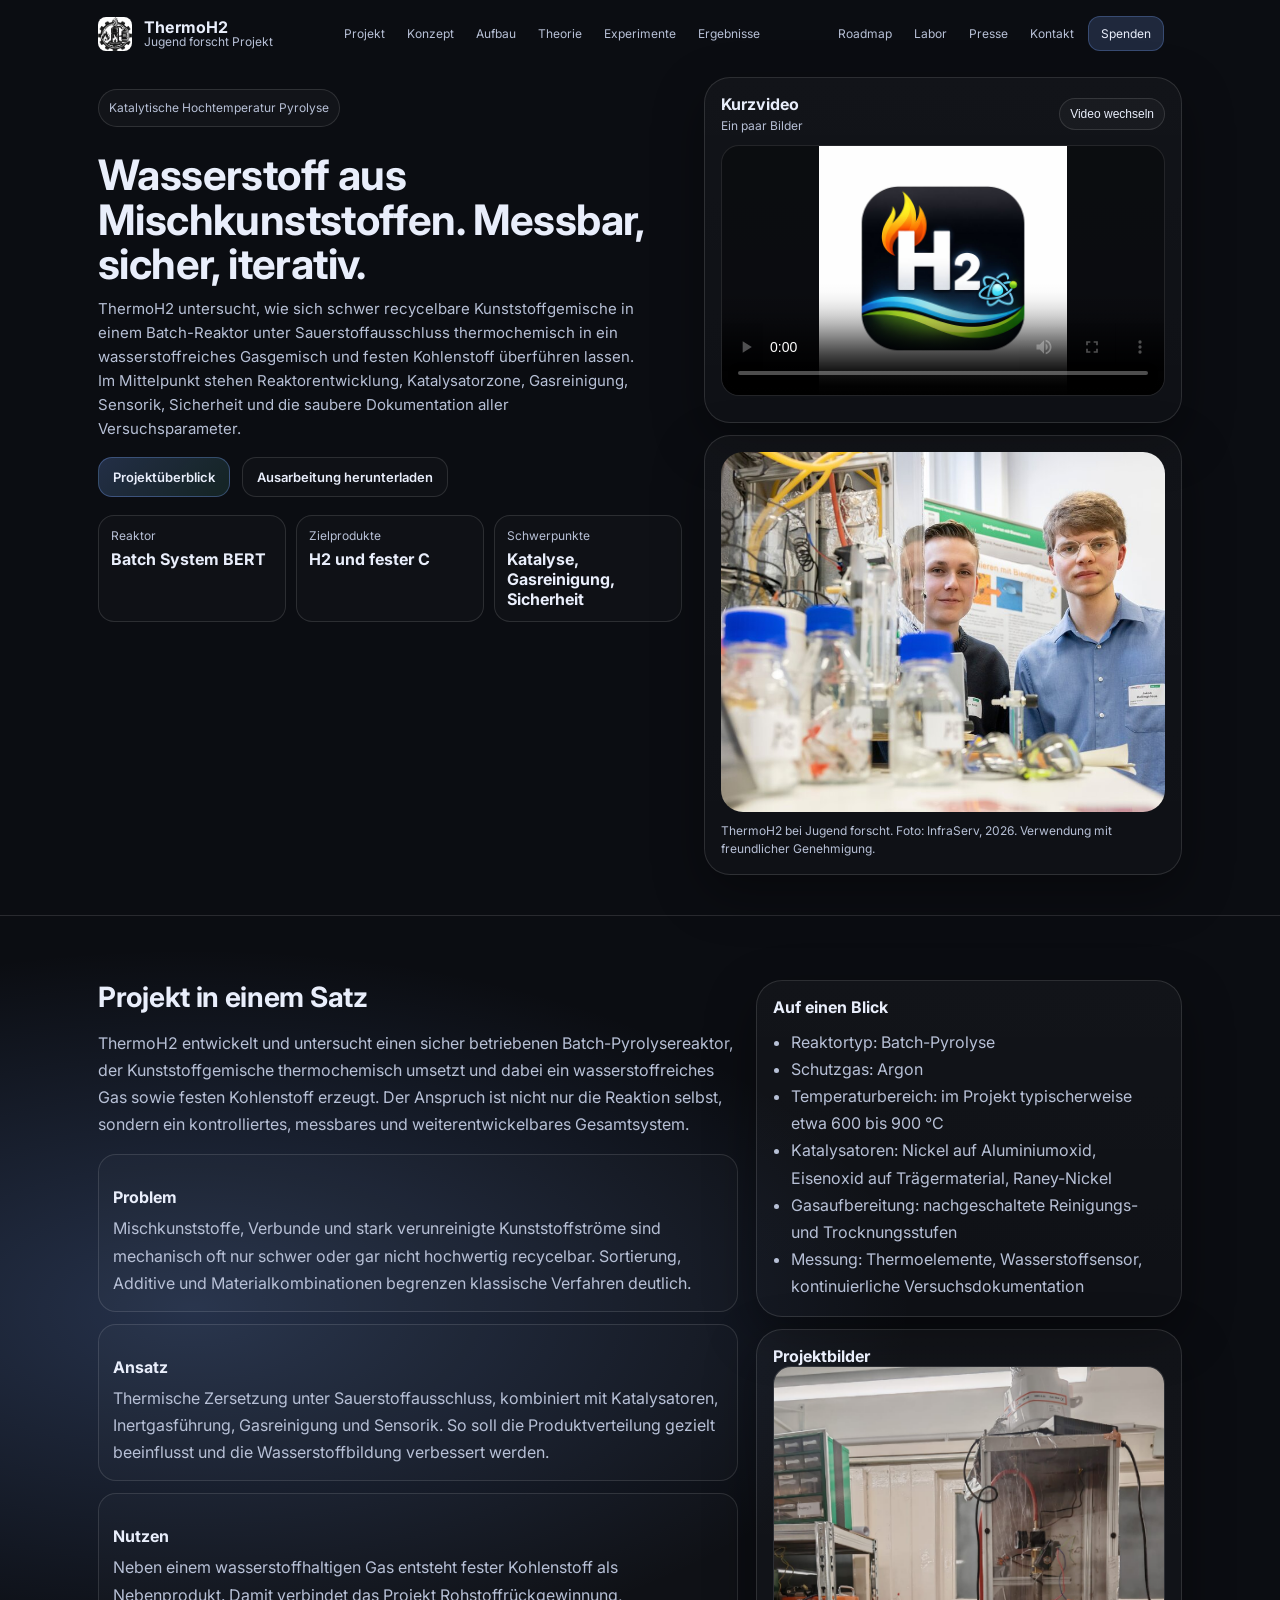
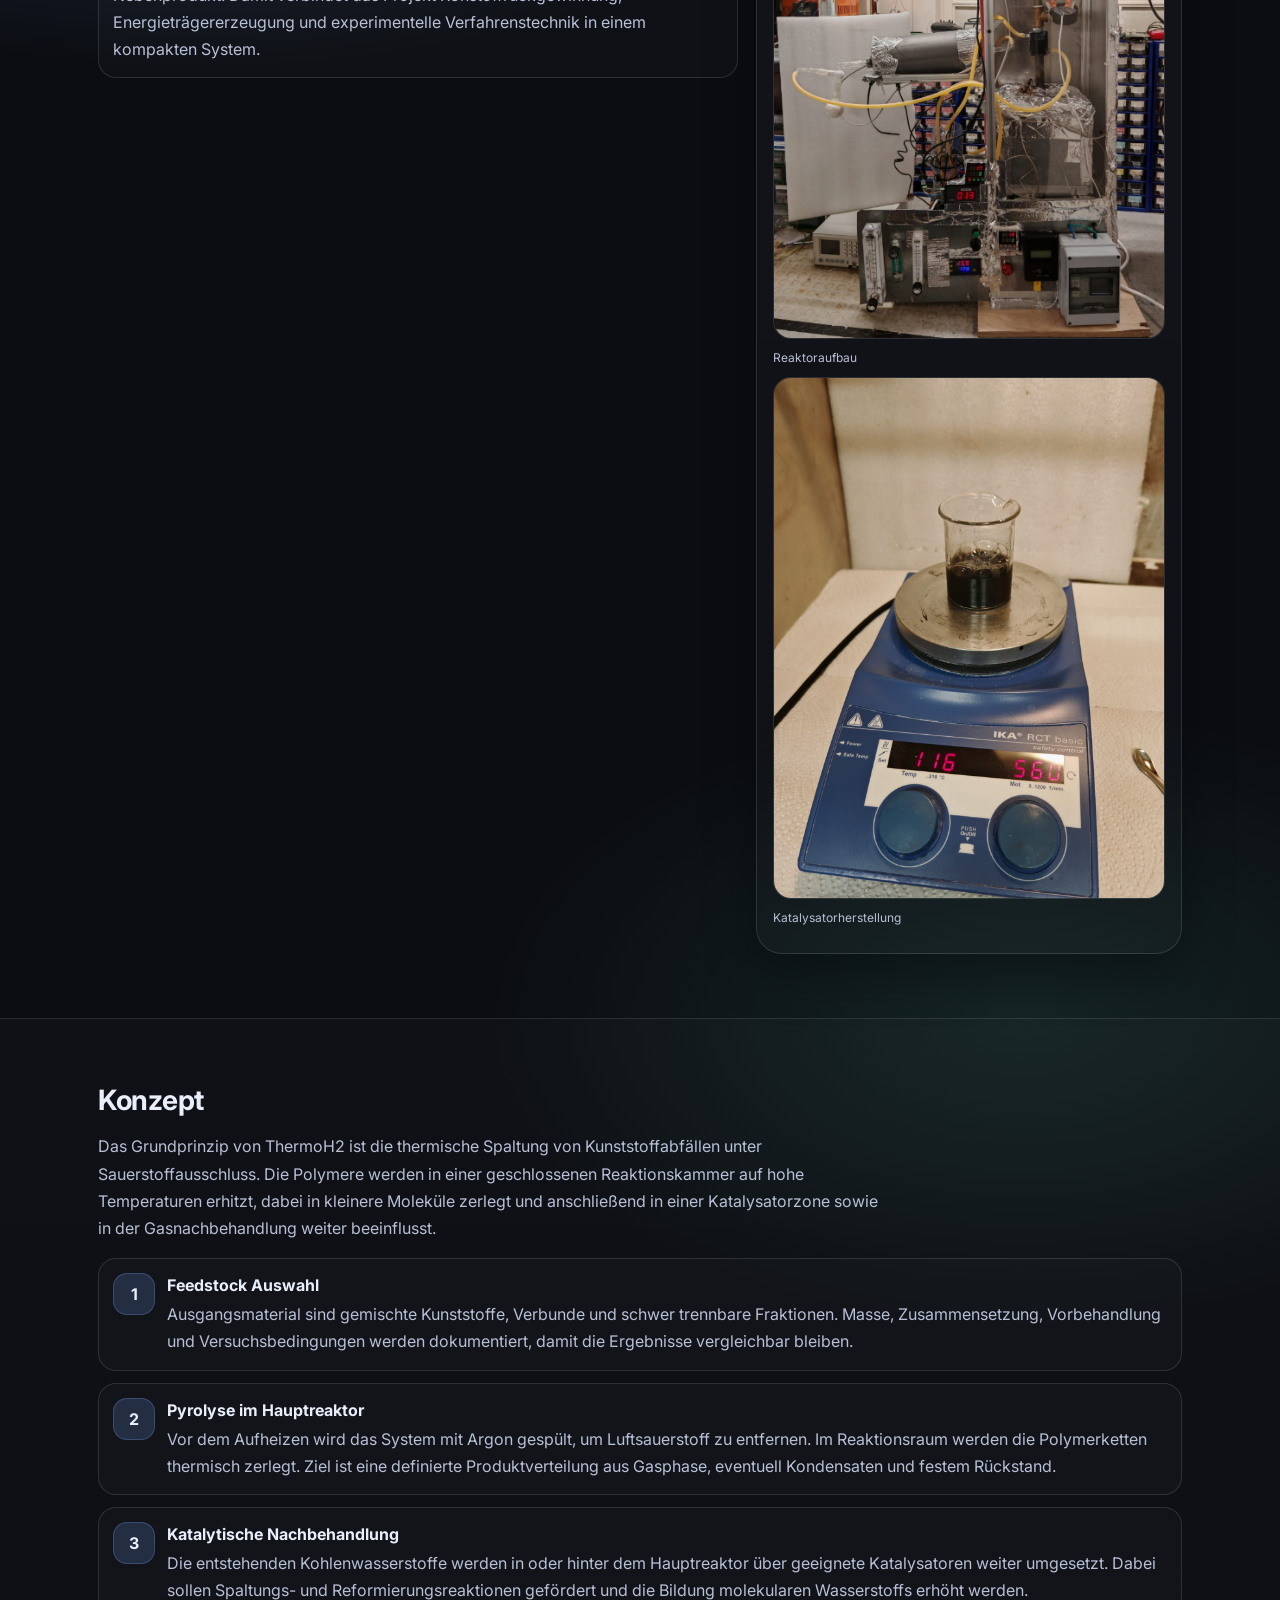
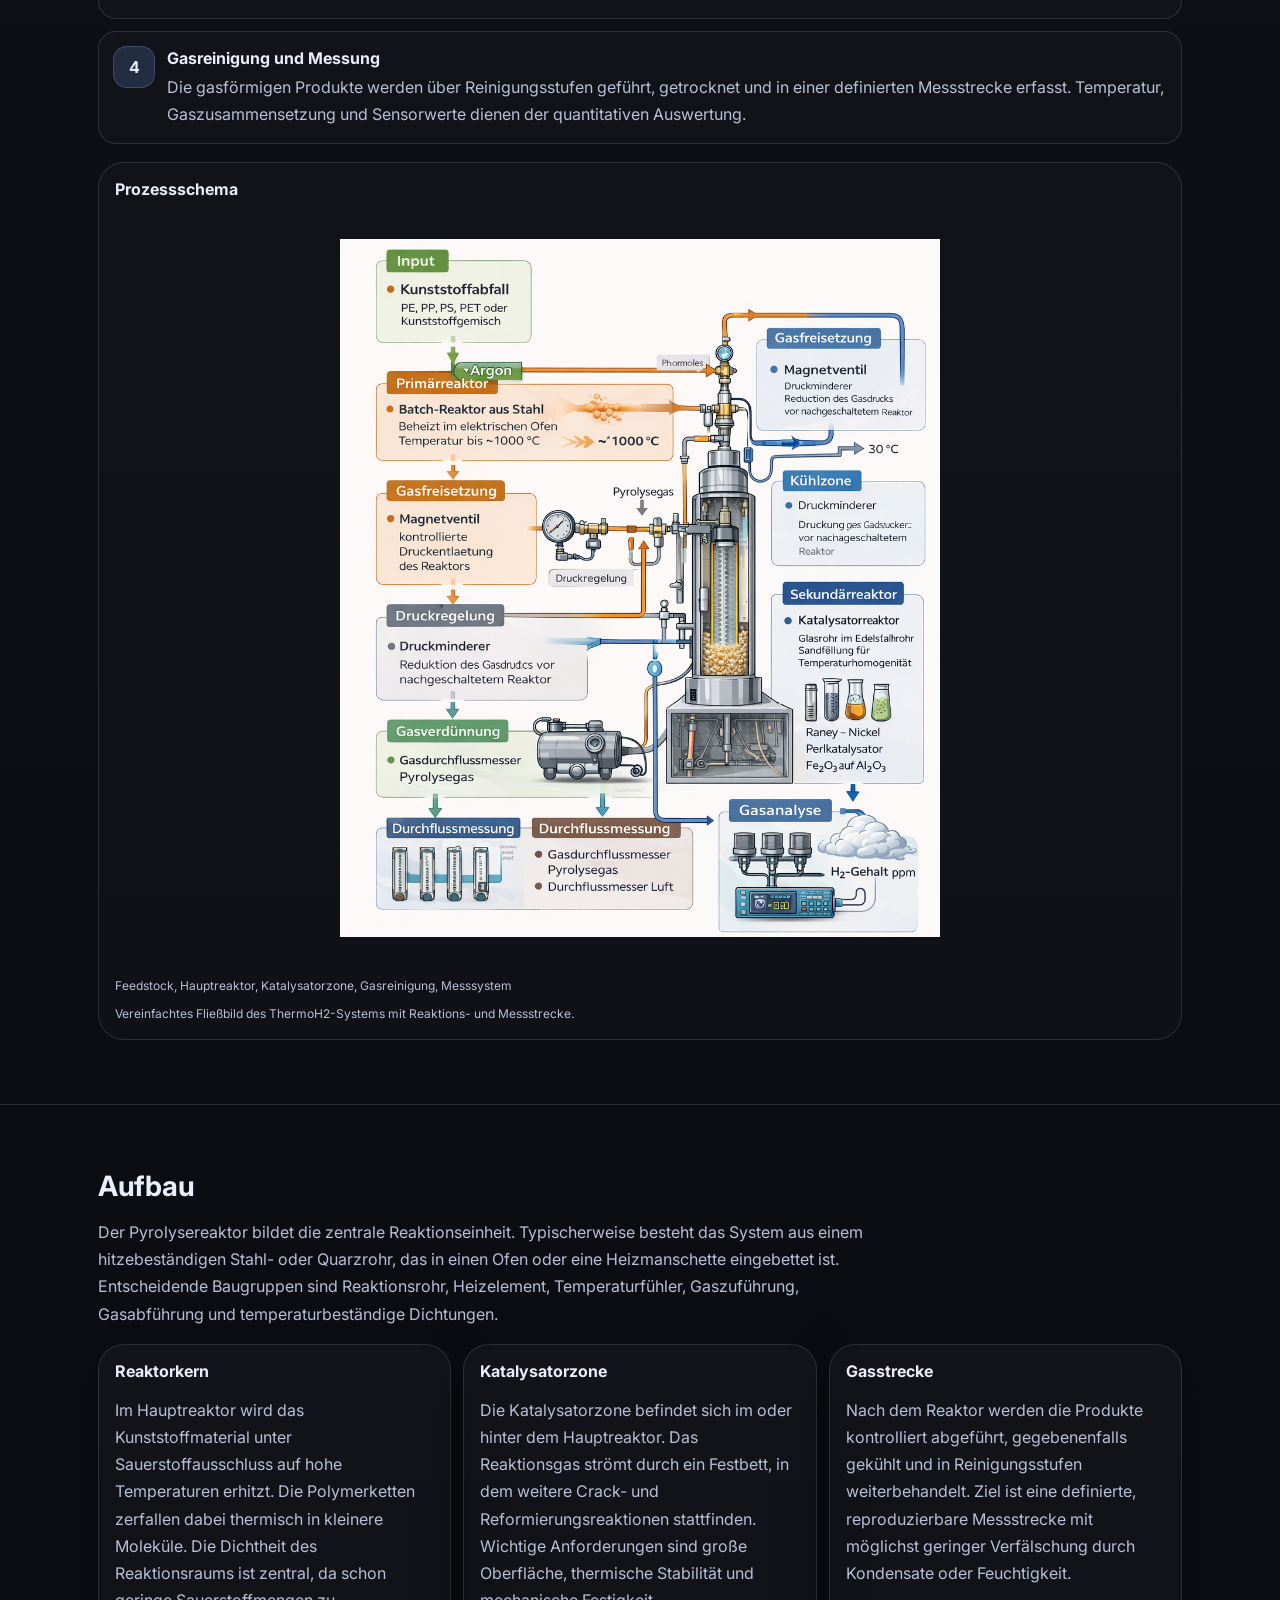
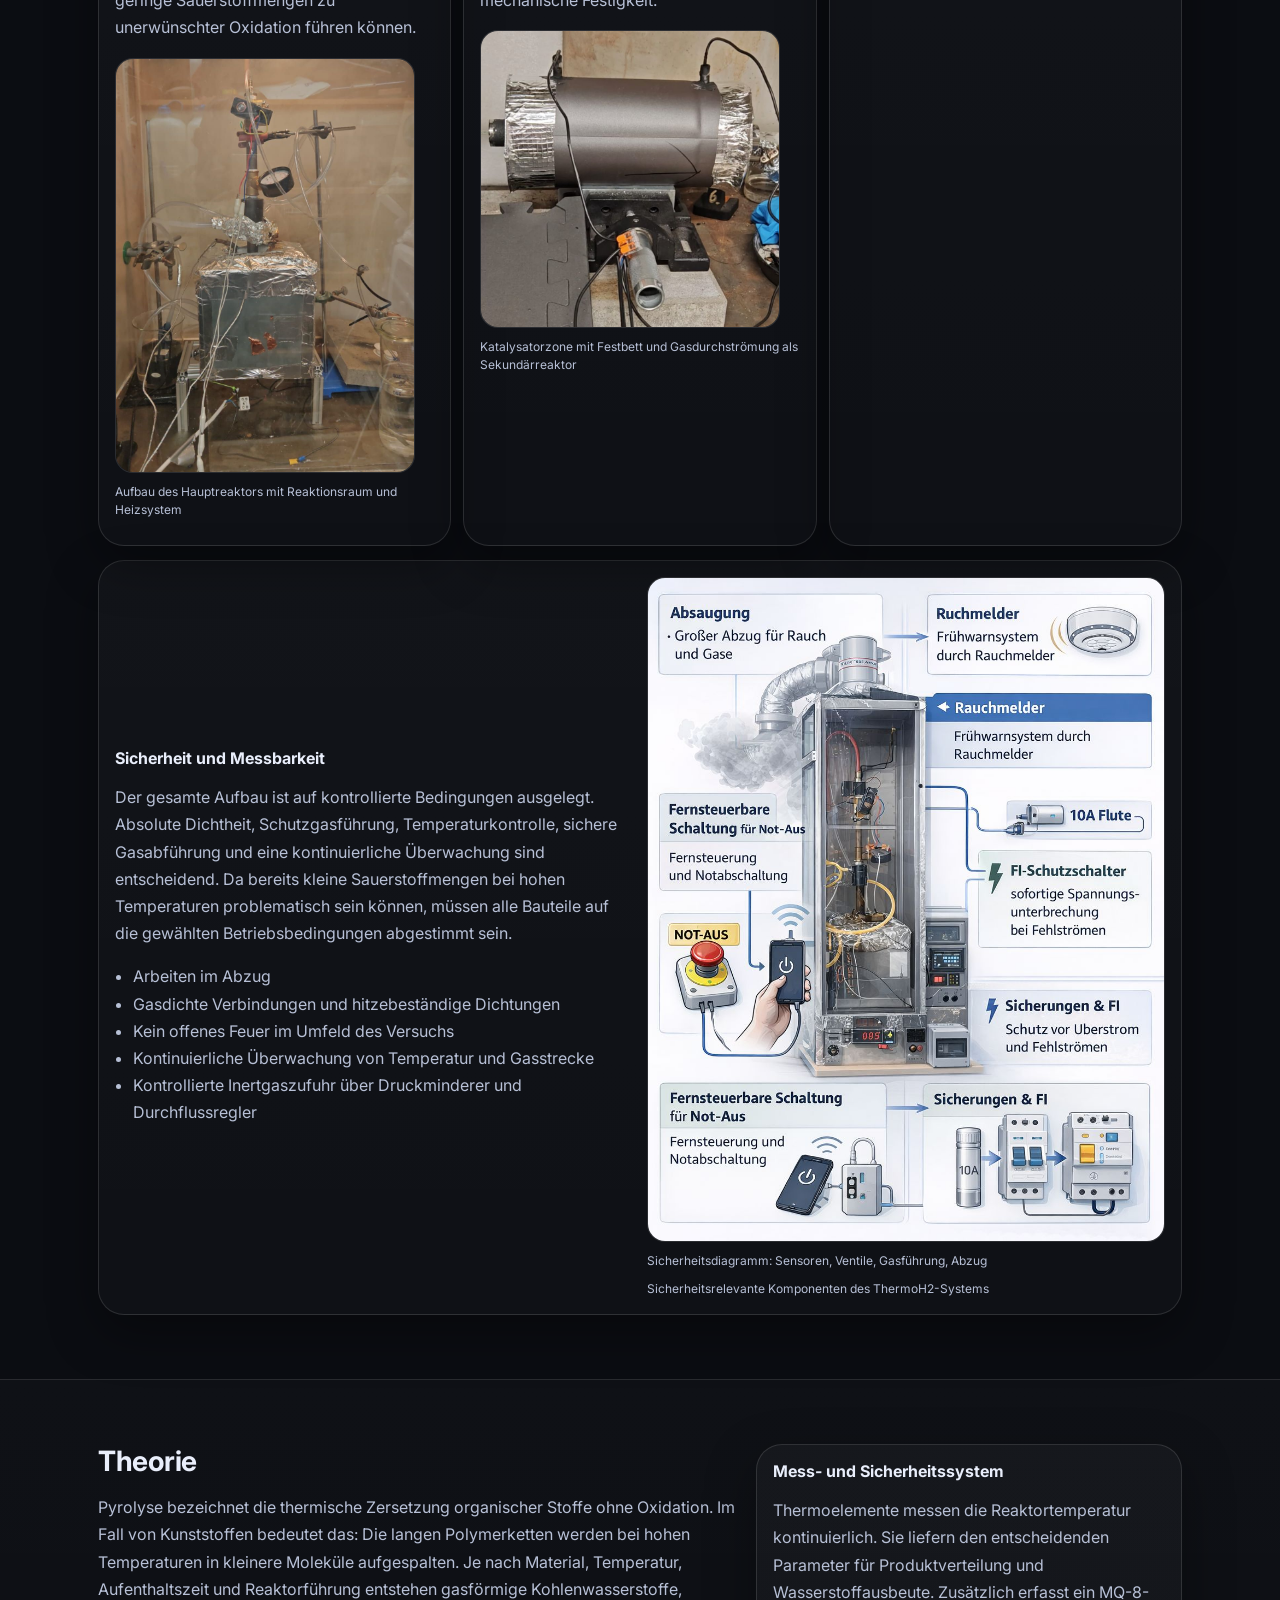
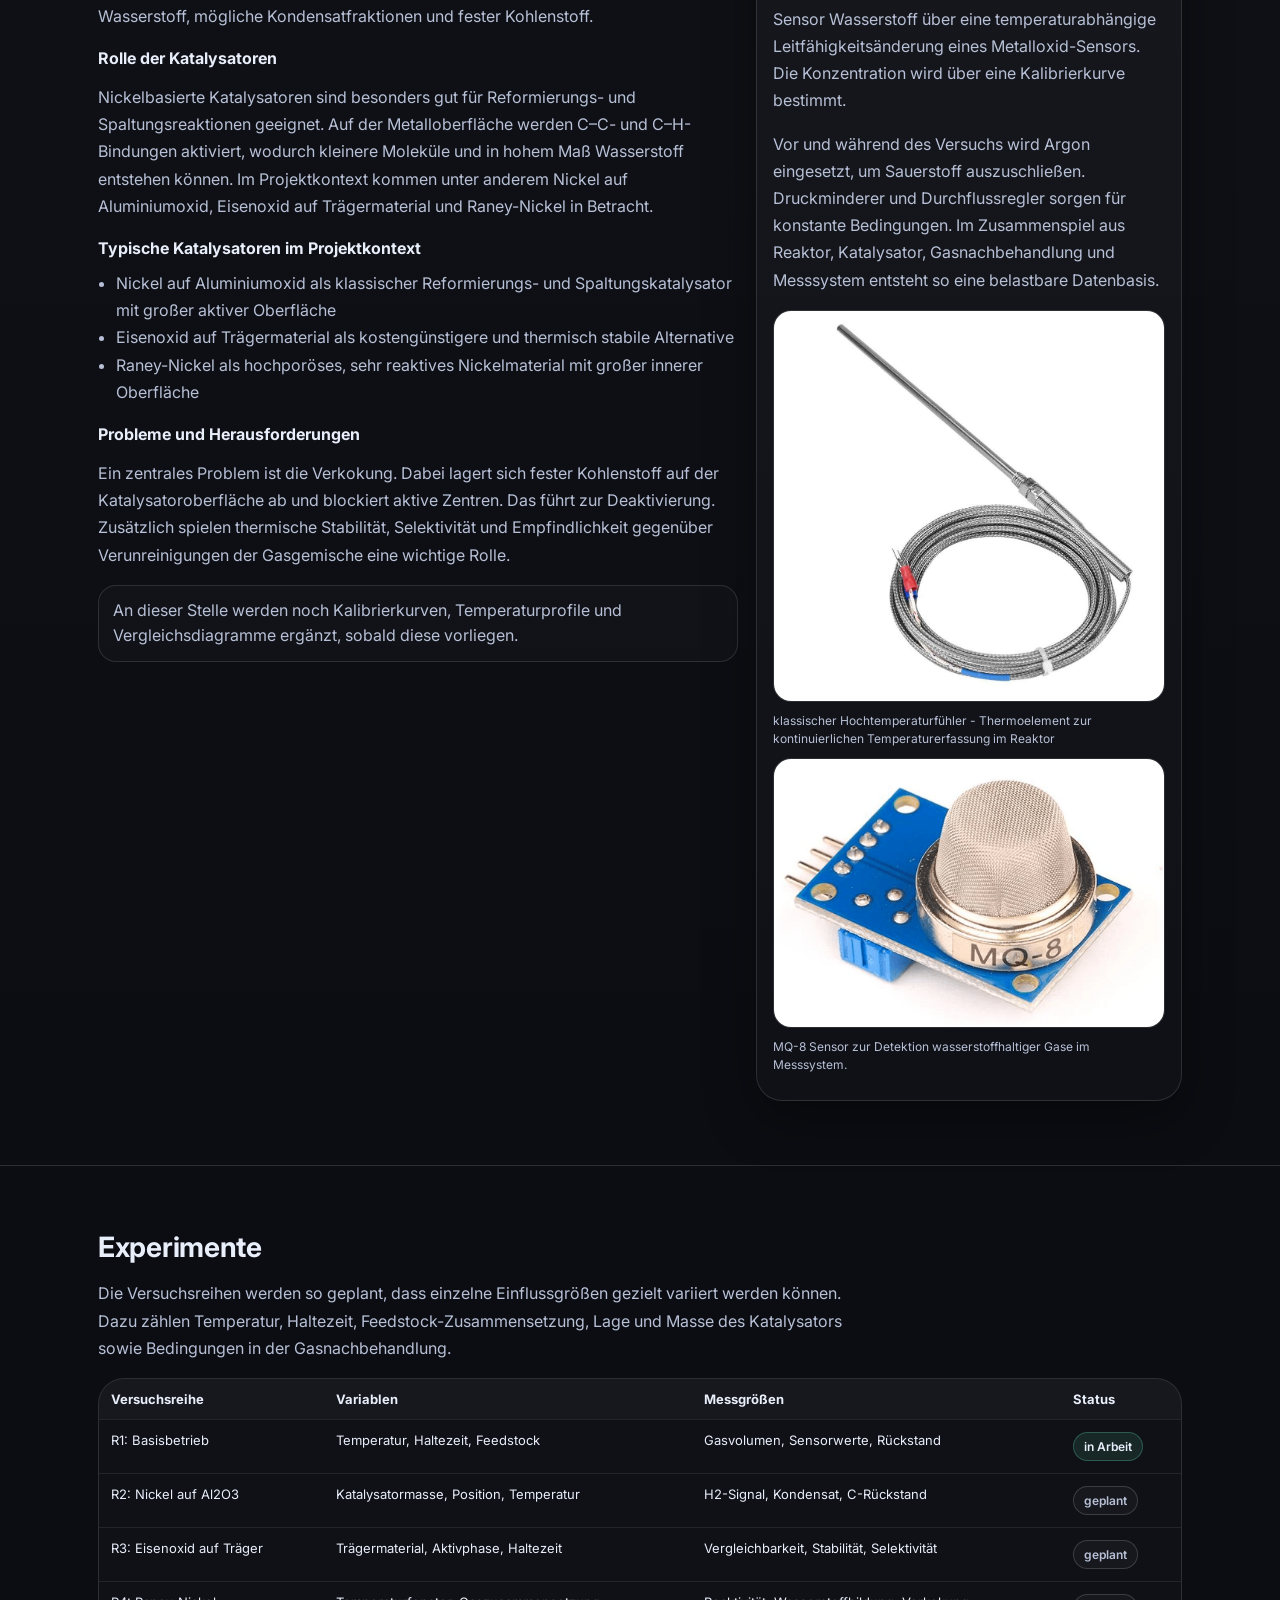
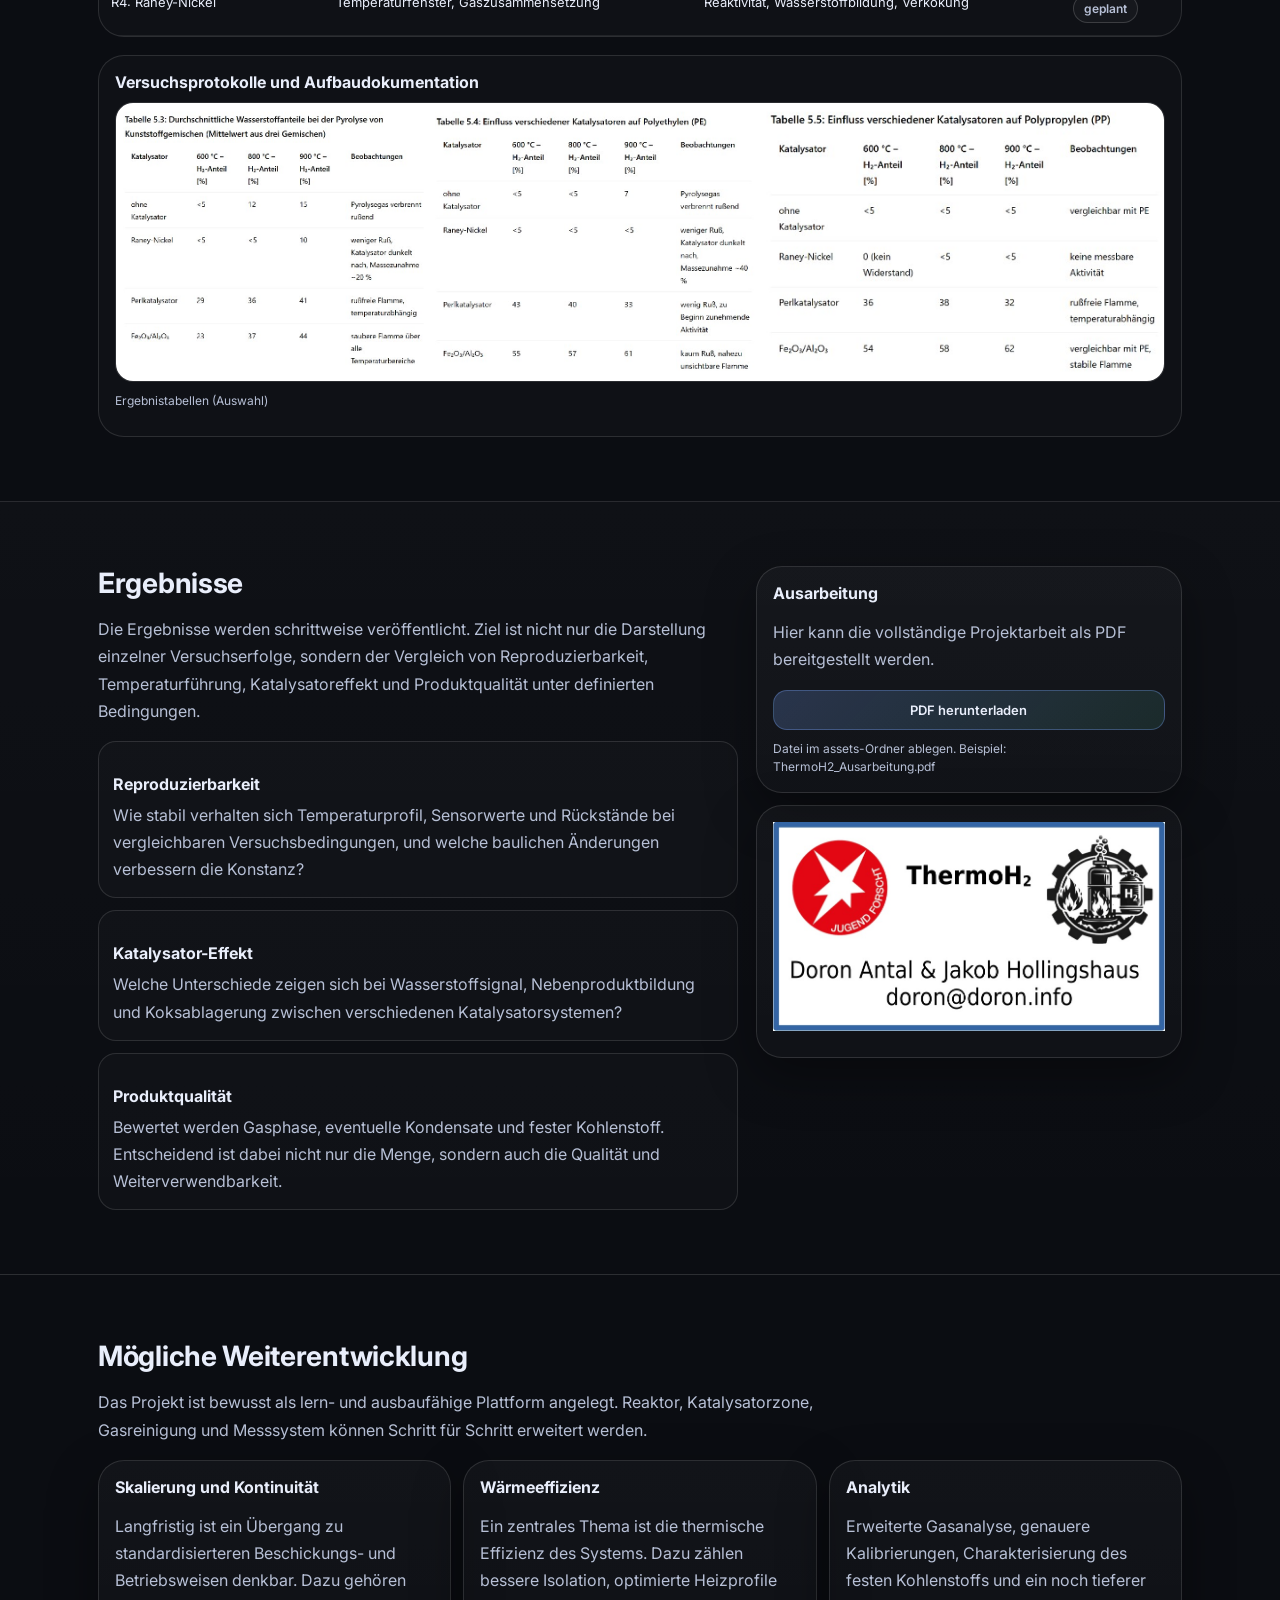
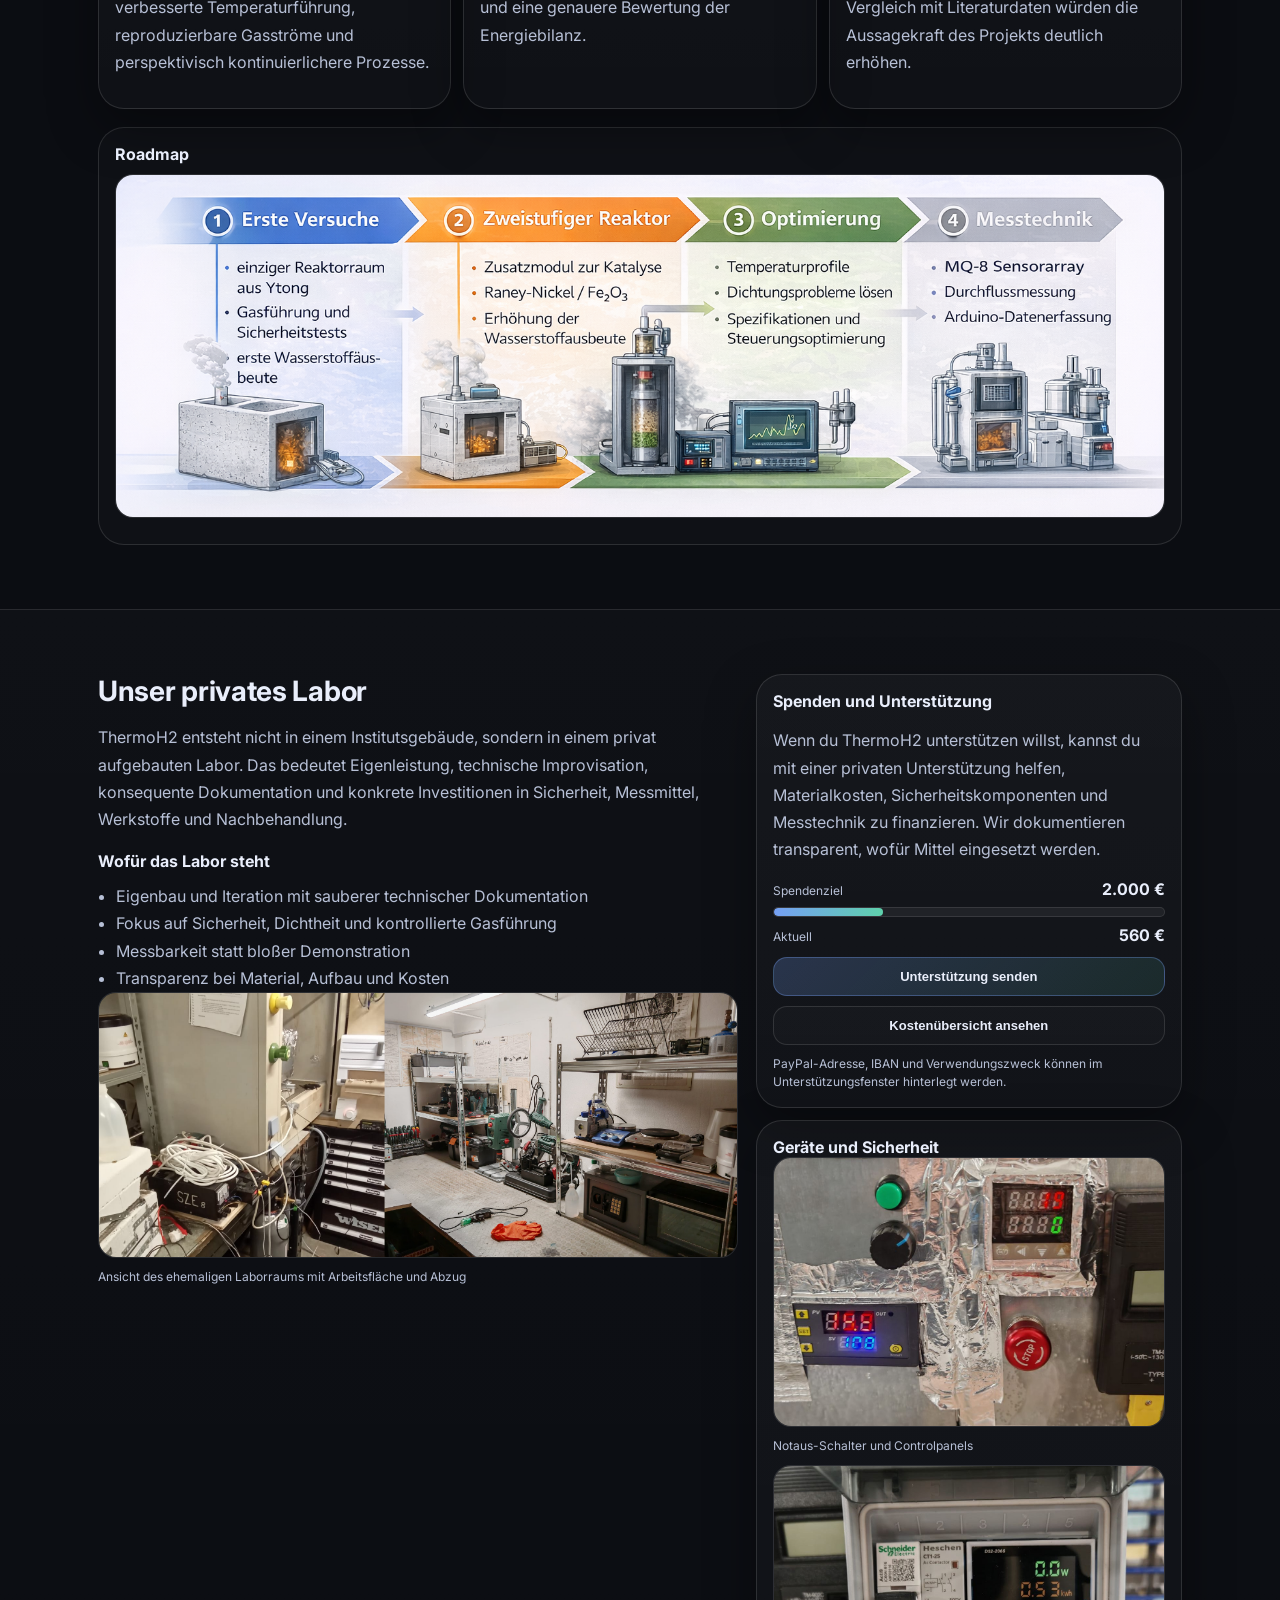
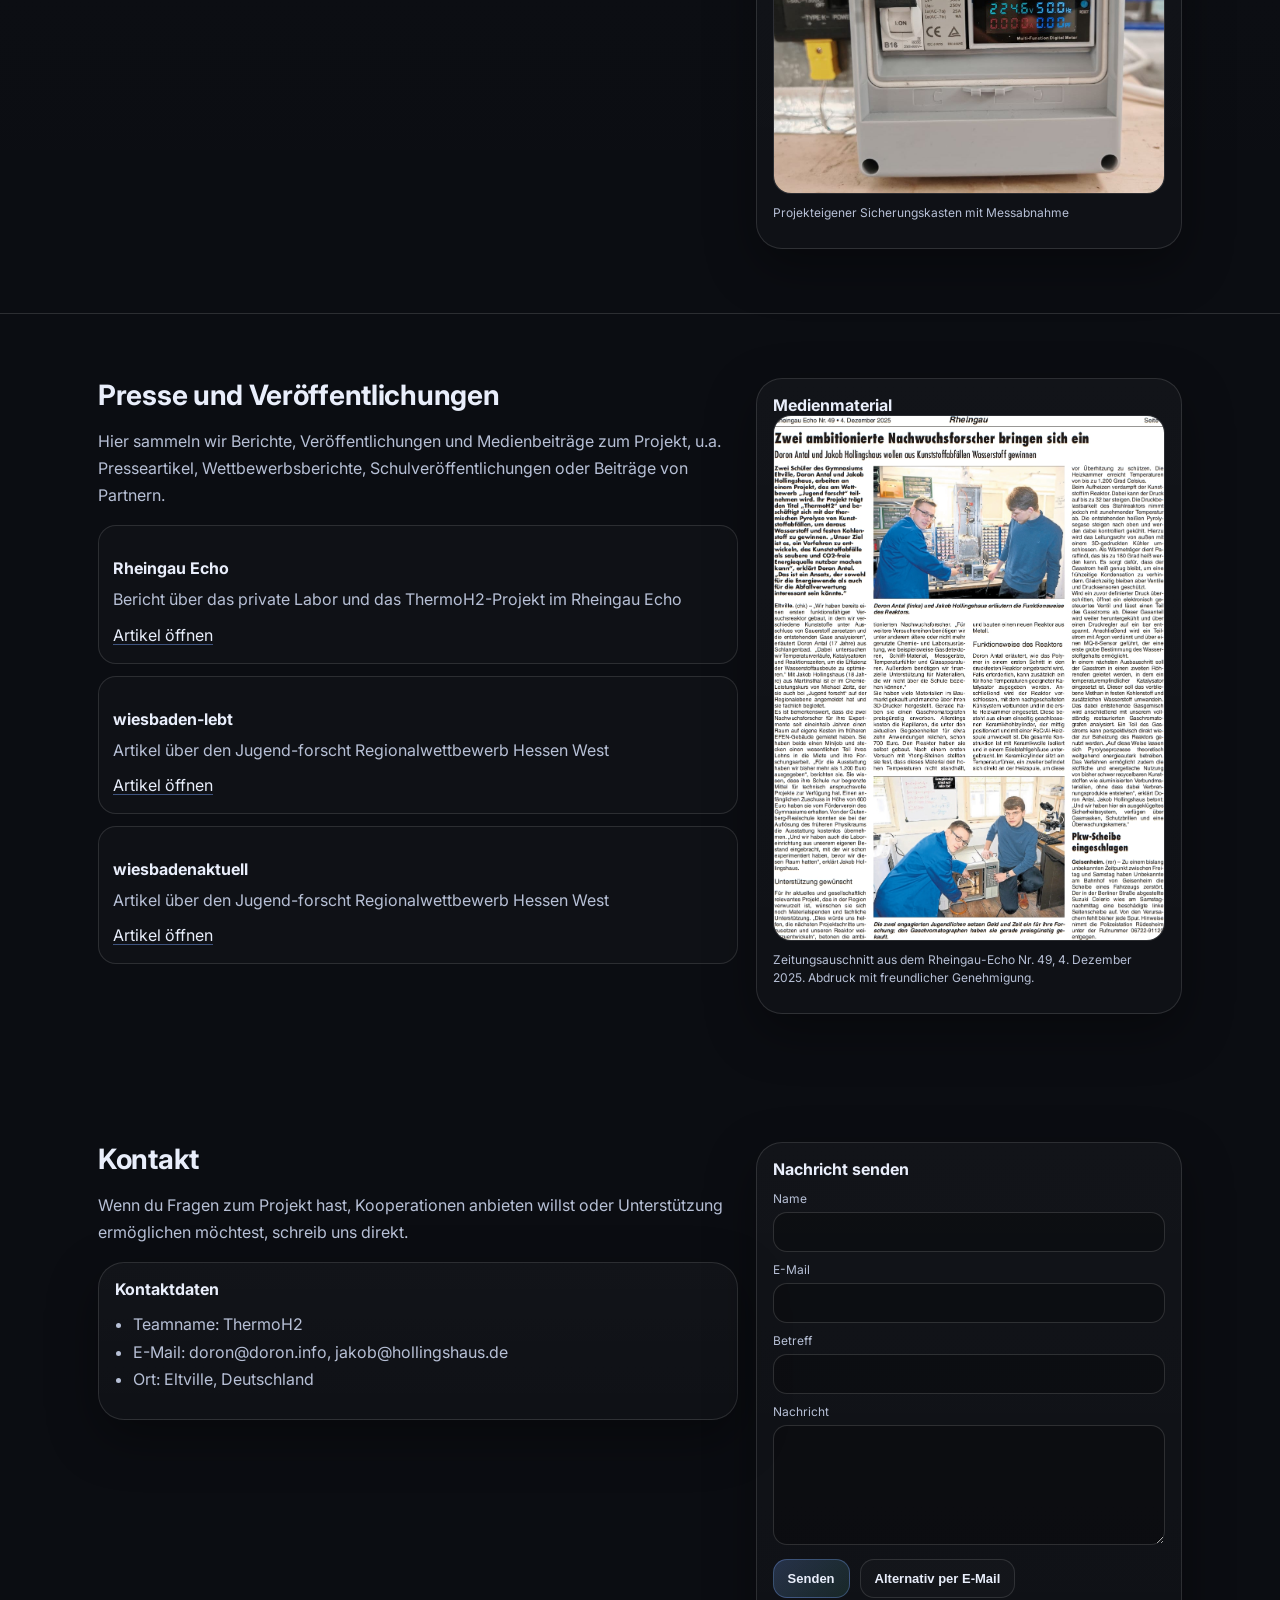
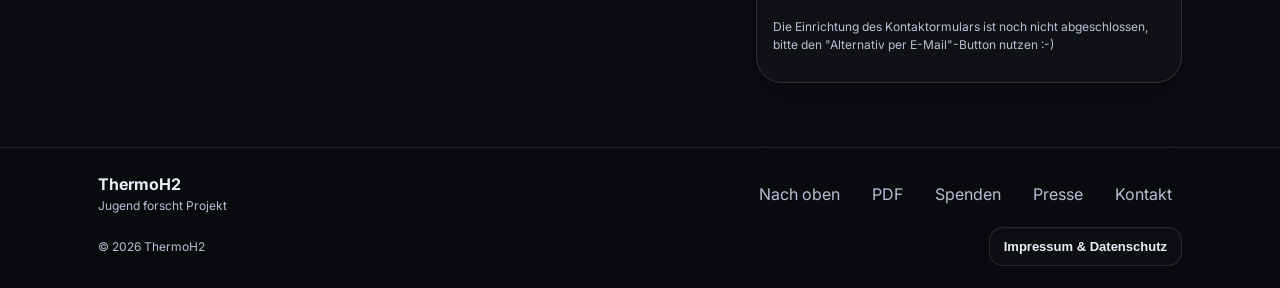
==== commit 3dc08b61: "Update greeting from 'Hello' to 'Goodbye'" ====
--- a/index.html
+++ b/index.html
@@ -103,7 +103,7 @@
 
           <div class="card image-card">
             <figure>
-              <img src="assets/jufo.jpg" alt="ThermoH2 bei Jugend forscht" class="hero-image" />
+              <img src="assets/jufo.jpg" alt="ThermoH2 bei Jugend forscht" class="hero-image zoomable" />
               <figcaption class="hint">ThermoH2 bei Jugend forscht. Foto: InfraServ, 2026. Verwendung mit freundlicher Genehmigung.</figcaption>
             </figure>
           </div>
@@ -152,12 +152,12 @@
             <div class="card">
               <div class="card-title">Projektbilder</div>
               <figure>
-                <img src="assets/Aufbau.png" alt="Reaktoraufbau" class="content-image small">
+                <img src="assets/Aufbau.png" alt="Reaktoraufbau" class="content-image small zoomable">
                 <figcaption>Reaktoraufbau</figcaption>
               <div class="hint"></div>
 
               <figure>
-                <img src="assets/Katalysator.jpg" alt="Katalysatorherstellung" class="content-image small">
+                <img src="assets/Katalysator.jpg" alt="Katalysatorherstellung" class="content-image small zoomable">
                 <figcaption>Katalysatorherstellung</figcaption>
              
               </figure>
@@ -212,7 +212,7 @@
             <div class="callout-title">Prozessschema</div>
             <div class="callout-body">
               <figure>
-                <img src="assets/Schema.png" alt="Prozessdiagramm und Reaktionsschema" class="schema">
+                <img src="assets/Schema.png" alt="Prozessdiagramm und Reaktionsschema" class="schema diagram zoomable">
                 <figcaption>Feedstock, Hauptreaktor, Katalysatorzone, Gasreinigung, Messsystem</figcaption>
               </figure>
               <div class="hint">Vereinfachtes Fließbild des ThermoH2-Systems mit Reaktions- und Messstrecke.</div>
@@ -233,7 +233,7 @@
               <div class="card-title">Reaktorkern</div>
               <p>Im Hauptreaktor wird das Kunststoffmaterial unter Sauerstoffausschluss auf hohe Temperaturen erhitzt. Die Polymerketten zerfallen dabei thermisch in kleinere Moleküle. Die Dichtheit des Reaktionsraums ist zentral, da schon geringe Sauerstoffmengen zu unerwünschter Oxidation führen können.</p>
               <figure>
-                <img src="assets/Reaktorkern.jpg" alt="Reaktorkern" class="content-image" style="width:100%; max-width:300px;">
+                <img src="assets/Reaktorkern.jpg" alt="Reaktorkern" class="content-image small zoomable" style="width:100%; max-width:300px;">
                 <figcaption>Aufbau des Hauptreaktors mit Reaktionsraum und Heizsystem</figcaption>
               </figure>
               <div class="hint"></div>
@@ -243,7 +243,7 @@
               <div class="card-title">Katalysatorzone</div>
               <p>Die Katalysatorzone befindet sich im oder hinter dem Hauptreaktor. Das Reaktionsgas strömt durch ein Festbett, in dem weitere Crack- und Reformierungsreaktionen stattfinden. Wichtige Anforderungen sind große Oberfläche, thermische Stabilität und mechanische Festigkeit.</p>
               <figure>
-                <img src="assets/Katalysatorzone.jpg" alt="Katalysatorzone" class="content-image" style="width:100%; max-width:300px;">
+                <img src="assets/Katalysatorzone.jpg" alt="Katalysatorzone" class="content-image small zoomable" style="width:100%; max-width:300px;">
                 <figcaption>Katalysatorzone mit Festbett und Gasdurchströmung als Sekundärreaktor</figcaption>
               </figure>
               <div class="hint"></div>
@@ -272,7 +272,7 @@
             </div>
             <div class="wide-card-right">
               <figure>
-                <img src="assets/Sicherheitsdiagramm.jpg" alt="Sicherheitsdiagramm" class="content-image small">
+                <img src="assets/Sicherheitsdiagramm.jpg" alt="Sicherheitsdiagramm" class="content-image small zoomable">
                 <figcaption>Sicherheitsdiagramm: Sensoren, Ventile, Gasführung, Abzug</figcaption>
               </figure>
               <div class="hint">Sicherheitsrelevante Komponenten des ThermoH2-Systems</div>
@@ -322,13 +322,13 @@
               </p>
 
               <figure>
-                <img src="assets/Temperaturfühler.jpg" alt="Temperaturfühler" class="content-image small" style="width:100%; max-width:400px;">
+                <img src="assets/Temperaturfühler.jpg" alt="Temperaturfühler" class="content-image small zoomable" style="width:100%; max-width:400px;">
                 <figcaption>klassischer Hochtemperaturfühler -  Thermoelement zur kontinuierlichen Temperaturerfassung im Reaktor</figcaption>
               </figure>
               <div class="hint"></div>
 
               <figure>
-                <img src="assets/mq8.png" alt="MQ-8 Wasserstoffsensor im ThermoH2 Aufbau" class="content-image small" style="width:100%; max-width:400px;">
+                <img src="assets/mq8.png" alt="MQ-8 Wasserstoffsensor im ThermoH2 Aufbau" class="content-image small zoomable" style="width:100%; max-width:400px;">
                 <figcaption>MQ-8 Sensor zur Detektion wasserstoffhaltiger Gase im Messsystem.</figcaption>
               </figure>
               <div class="hint"></div>
@@ -387,7 +387,7 @@
             <div class="callout-title">Versuchsprotokolle und Aufbaudokumentation</div>
             <div class="callout-body">
               <figure>
-                <img src="assets/Tabellen.png" alt="Tabellen" class="content-image">
+                <img src="assets/Tabellen.png" alt="Tabellen" class="content-image zoomable">
                 <figcaption>Ergebnistabellen (Auswahl)</figcaption>
               </figure>
               <div class="hint"></div>
@@ -466,7 +466,7 @@
             <div class="callout-title">Roadmap</div>
             <div class="callout-body">
               <figure>
-                <img src="assets/Roadmap.png" alt="Roadmap" class="content-image small">
+                <img src="assets/Roadmap.png" alt="Roadmap" class="content-image small zoomable">
               </figure>
               <div class="hint"></div>
             </div>
@@ -491,7 +491,7 @@
             </ul>
 
             <figure>
-              <img src="assets/Labor.png" alt="Labor" class="content-image small">
+              <img src="assets/Labor.png" alt="Labor" class="content-image small zoomable">
               <figcaption>Ansicht des ehemaligen Laborraums mit Arbeitsfläche und Abzug</figcaption>
             </figure>
             <div class="hint"></div>
@@ -533,13 +533,13 @@
             <div class="card">
               <div class="card-title">Geräte und Sicherheit</div>
               <figure>
-                <img src="assets/Notaus.jpg" alt="Notaus" class="content-image small">
+                <img src="assets/Notaus.jpg" alt="Notaus" class="content-image small zoomable">
                 <figcaption>Notaus-Schalter und Controlpanels</figcaption>
               </figure>
               <div class="hint"></div>
 
               <figure>
-                <img src="assets/Sicherung.jpg" alt="Sicherung" class="content-image small">
+                <img src="assets/Sicherung.jpg" alt="Sicherung" class="content-image small zoomable">
                 <figcaption>Projekteigener Sicherungskasten mit Messabnahme</figcaption>
               </figure>
               <div class="hint"></div>
@@ -810,3 +810,4 @@
 
 </html>
 
+
--- a/style.css
+++ b/style.css
@@ -645,6 +645,42 @@
   font-weight: 700;
   line-height: 1.5;
   word-break: break-word;
+}
+.img-modal{
+  display:none;
+  position:fixed;
+  z-index:1000;
+  left:0;
+  top:0;
+  width:100%;
+  height:100%;
+  background:rgba(0,0,0,0.85);
+  align-items:center;
+  justify-content:center;
+}
+
+.img-modal-content{
+  max-width:90%;
+  max-height:90%;
+  border-radius:10px;
+}
+
+.img-close{
+  position:absolute;
+  top:20px;
+  right:30px;
+  font-size:32px;
+  color:white;
+  cursor:pointer;
+}
+
+.zoomable{
+  cursor:zoom-in;
+  transition:transform 0.2s ease;
+}
+
+.zoomable:hover{
+  transform:scale(1.03);
 }
 
 @media (max-width: 980px){
@@ -701,4 +737,5 @@
   .card{ padding: 14px; }
   .button{ width: 100%; }
   .form-actions{ flex-direction: column; }
-}+
+}
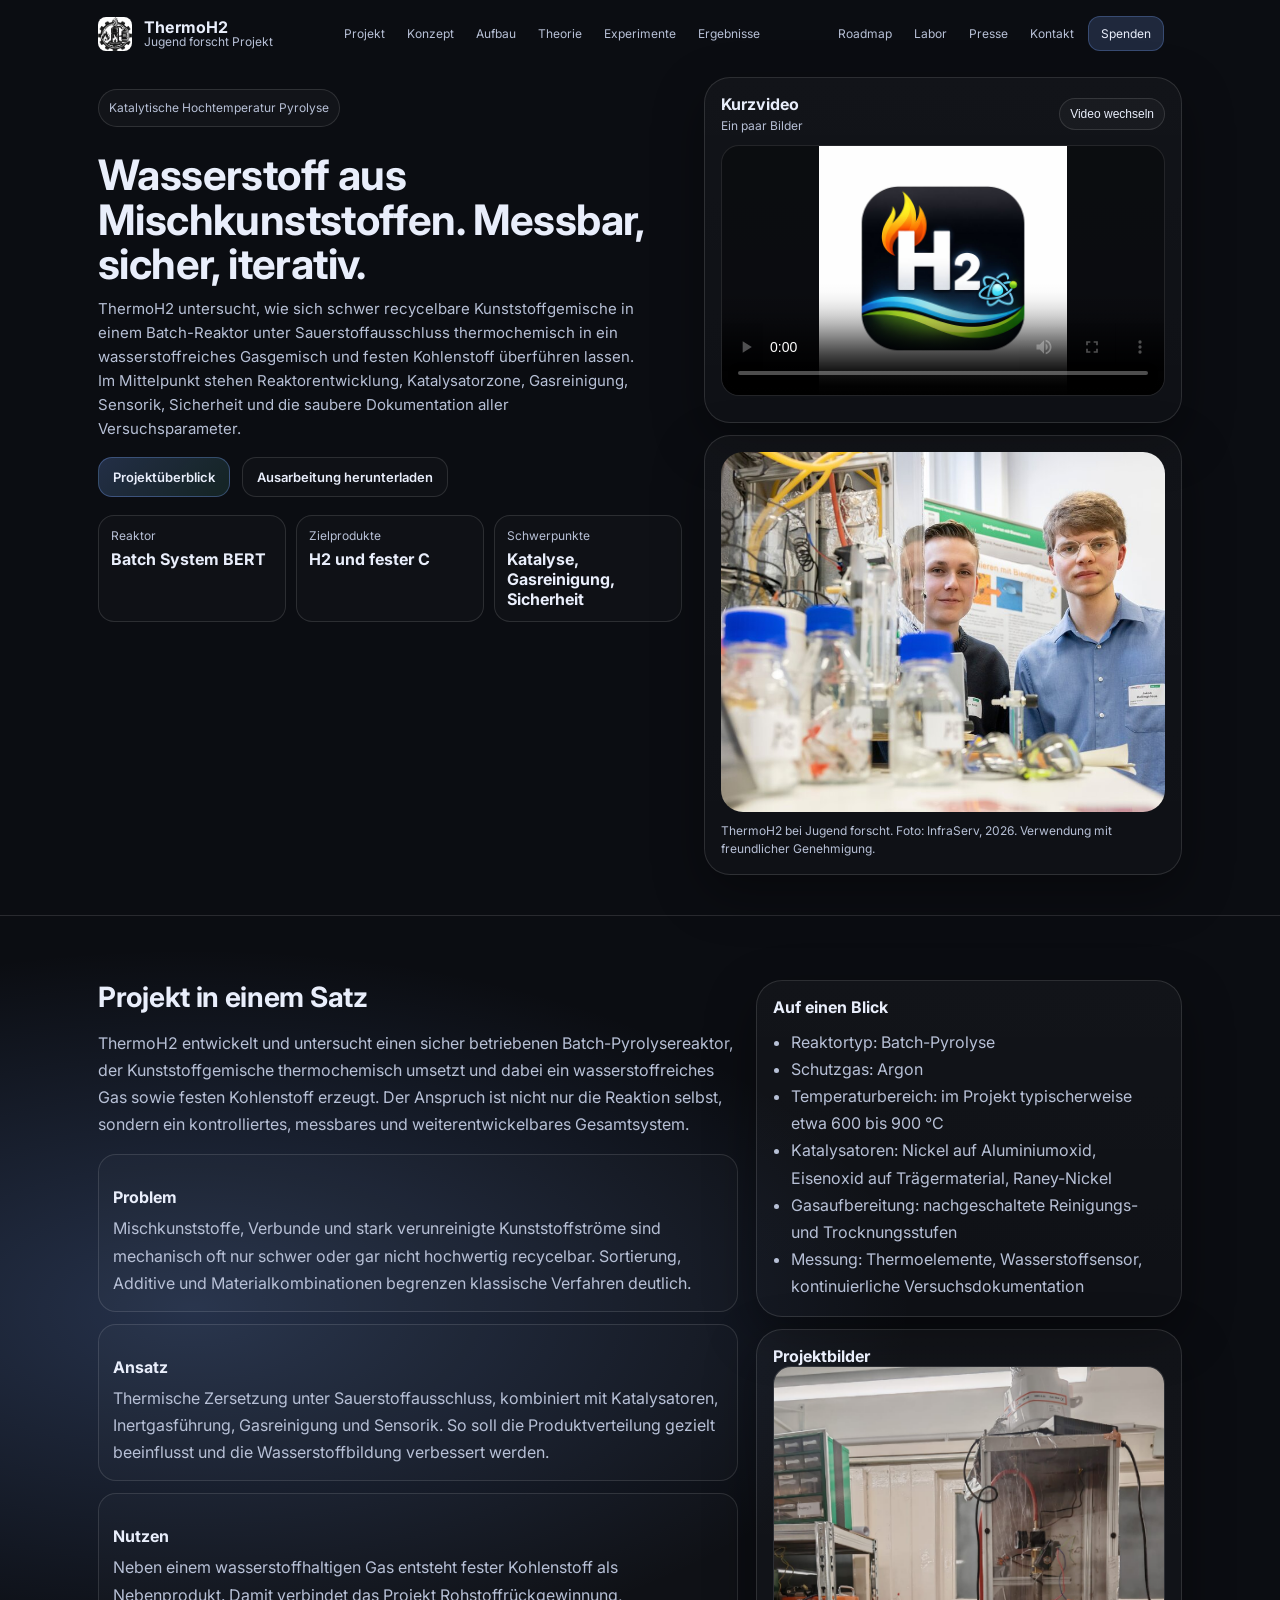
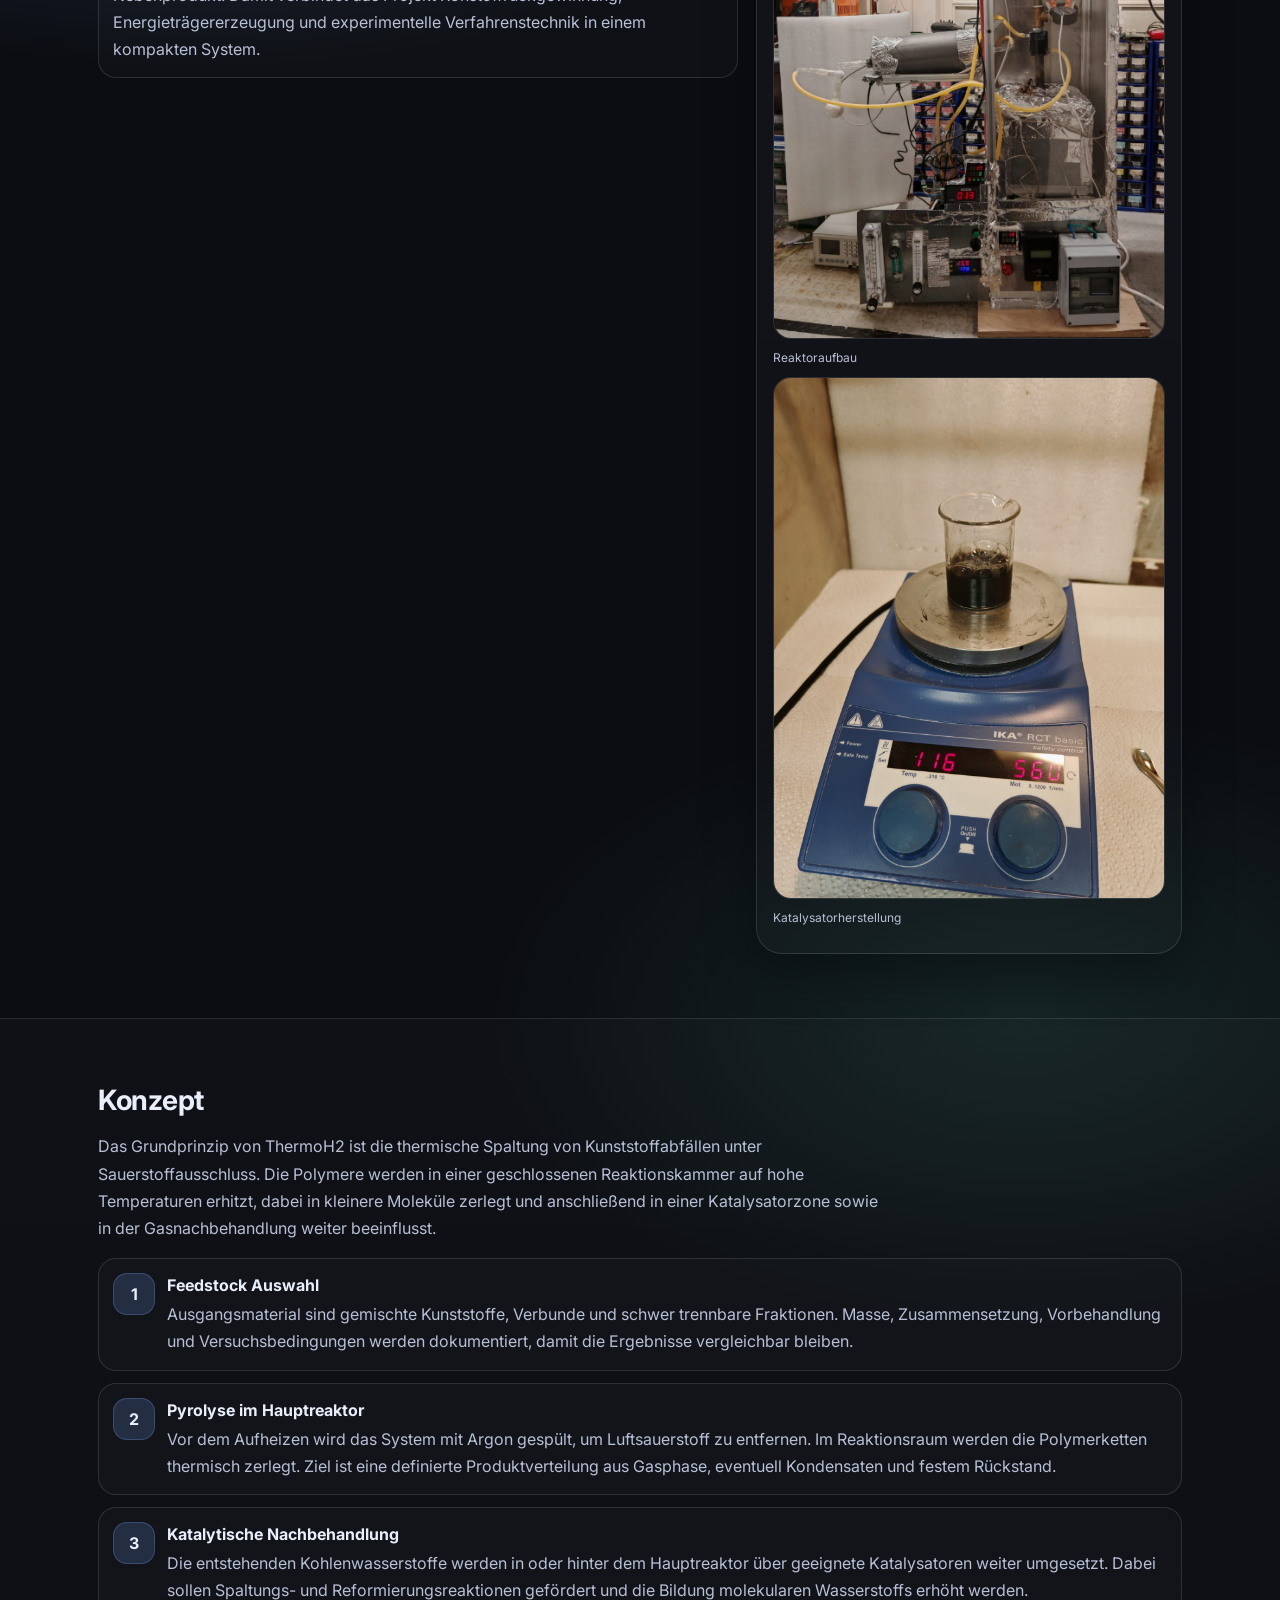
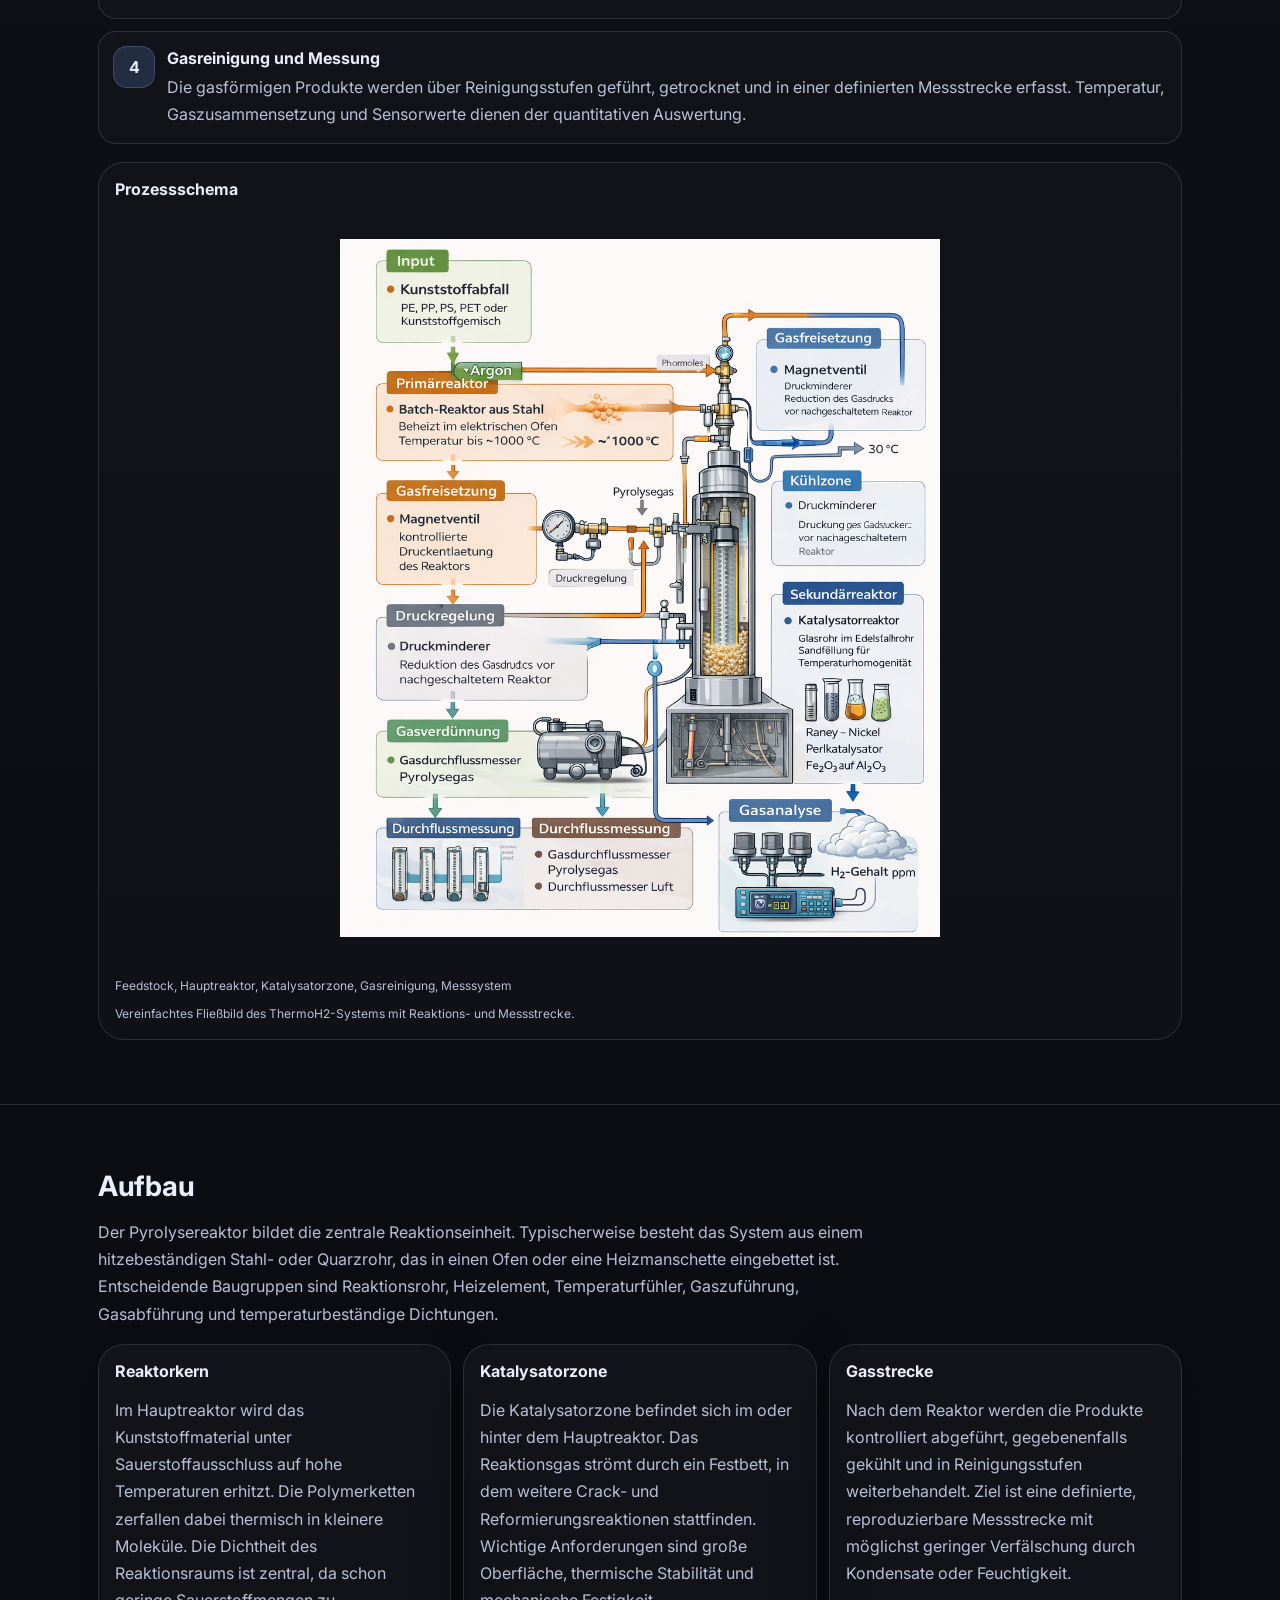
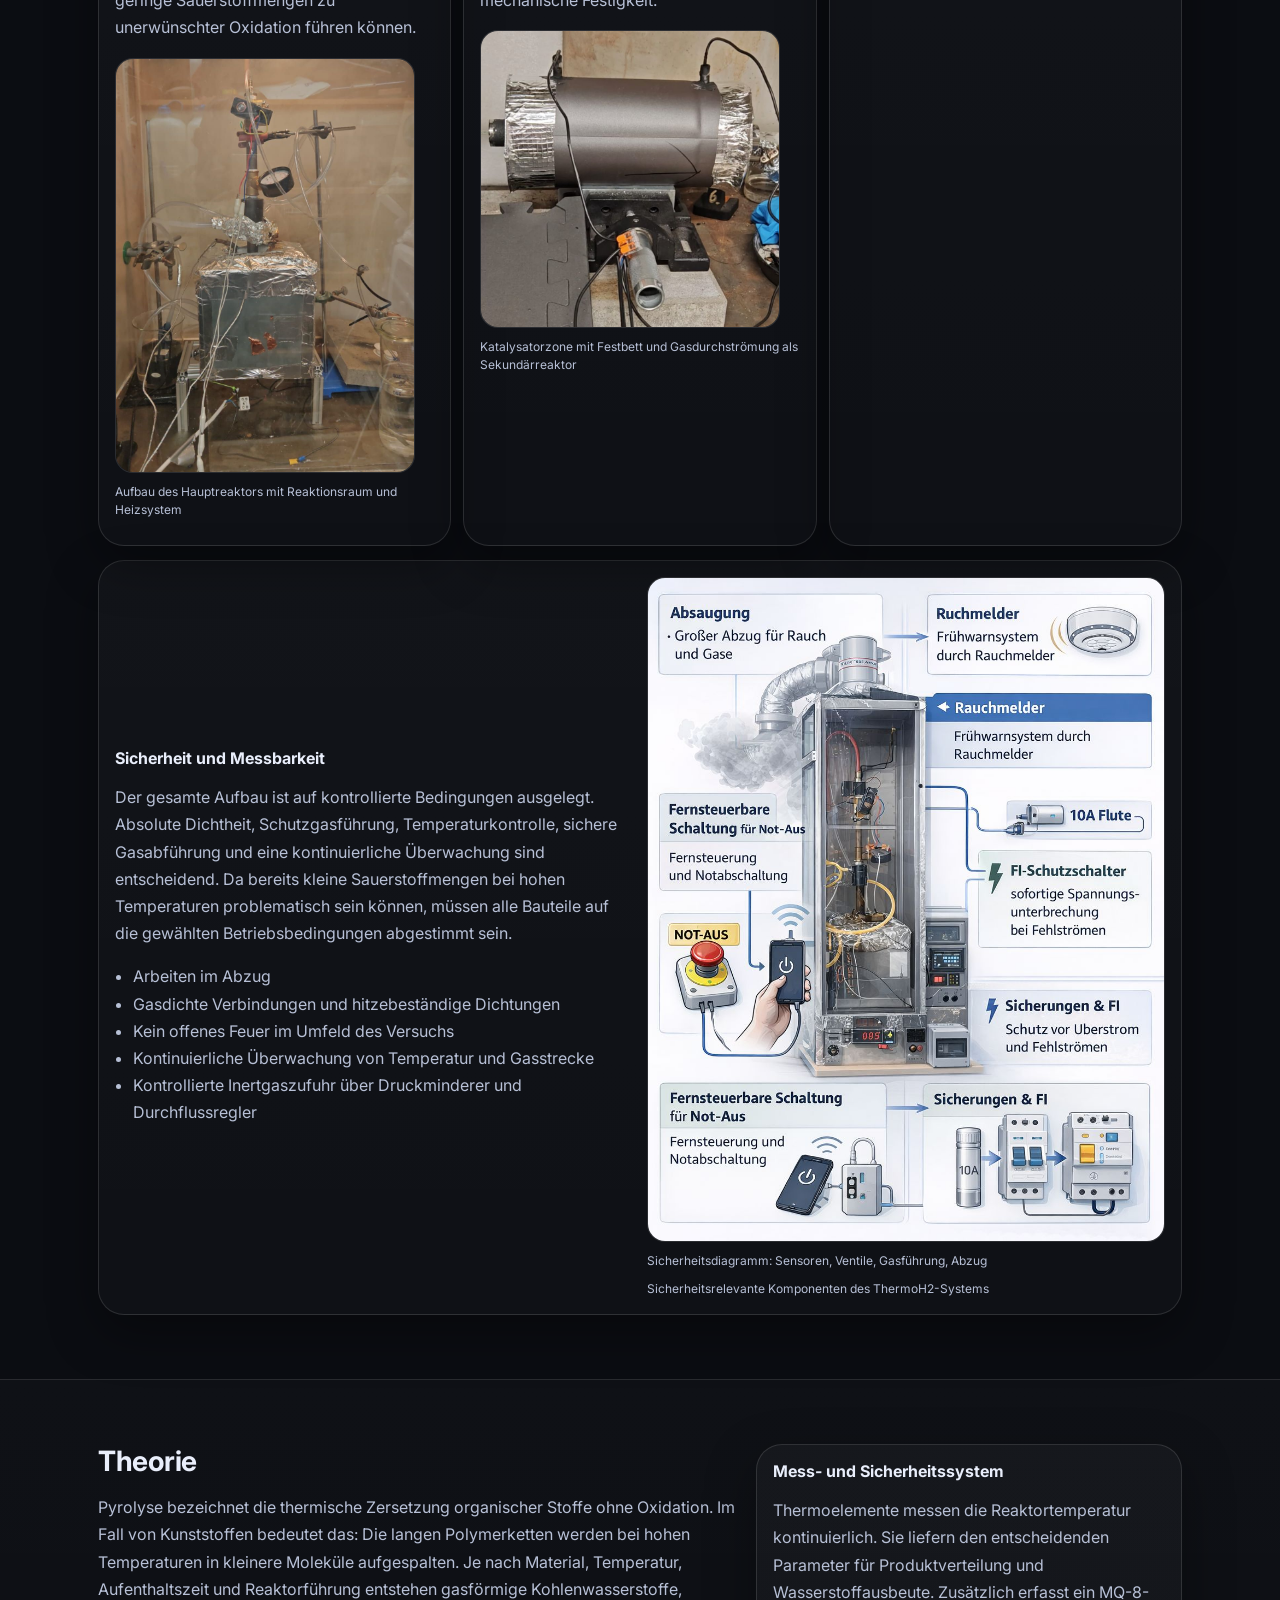
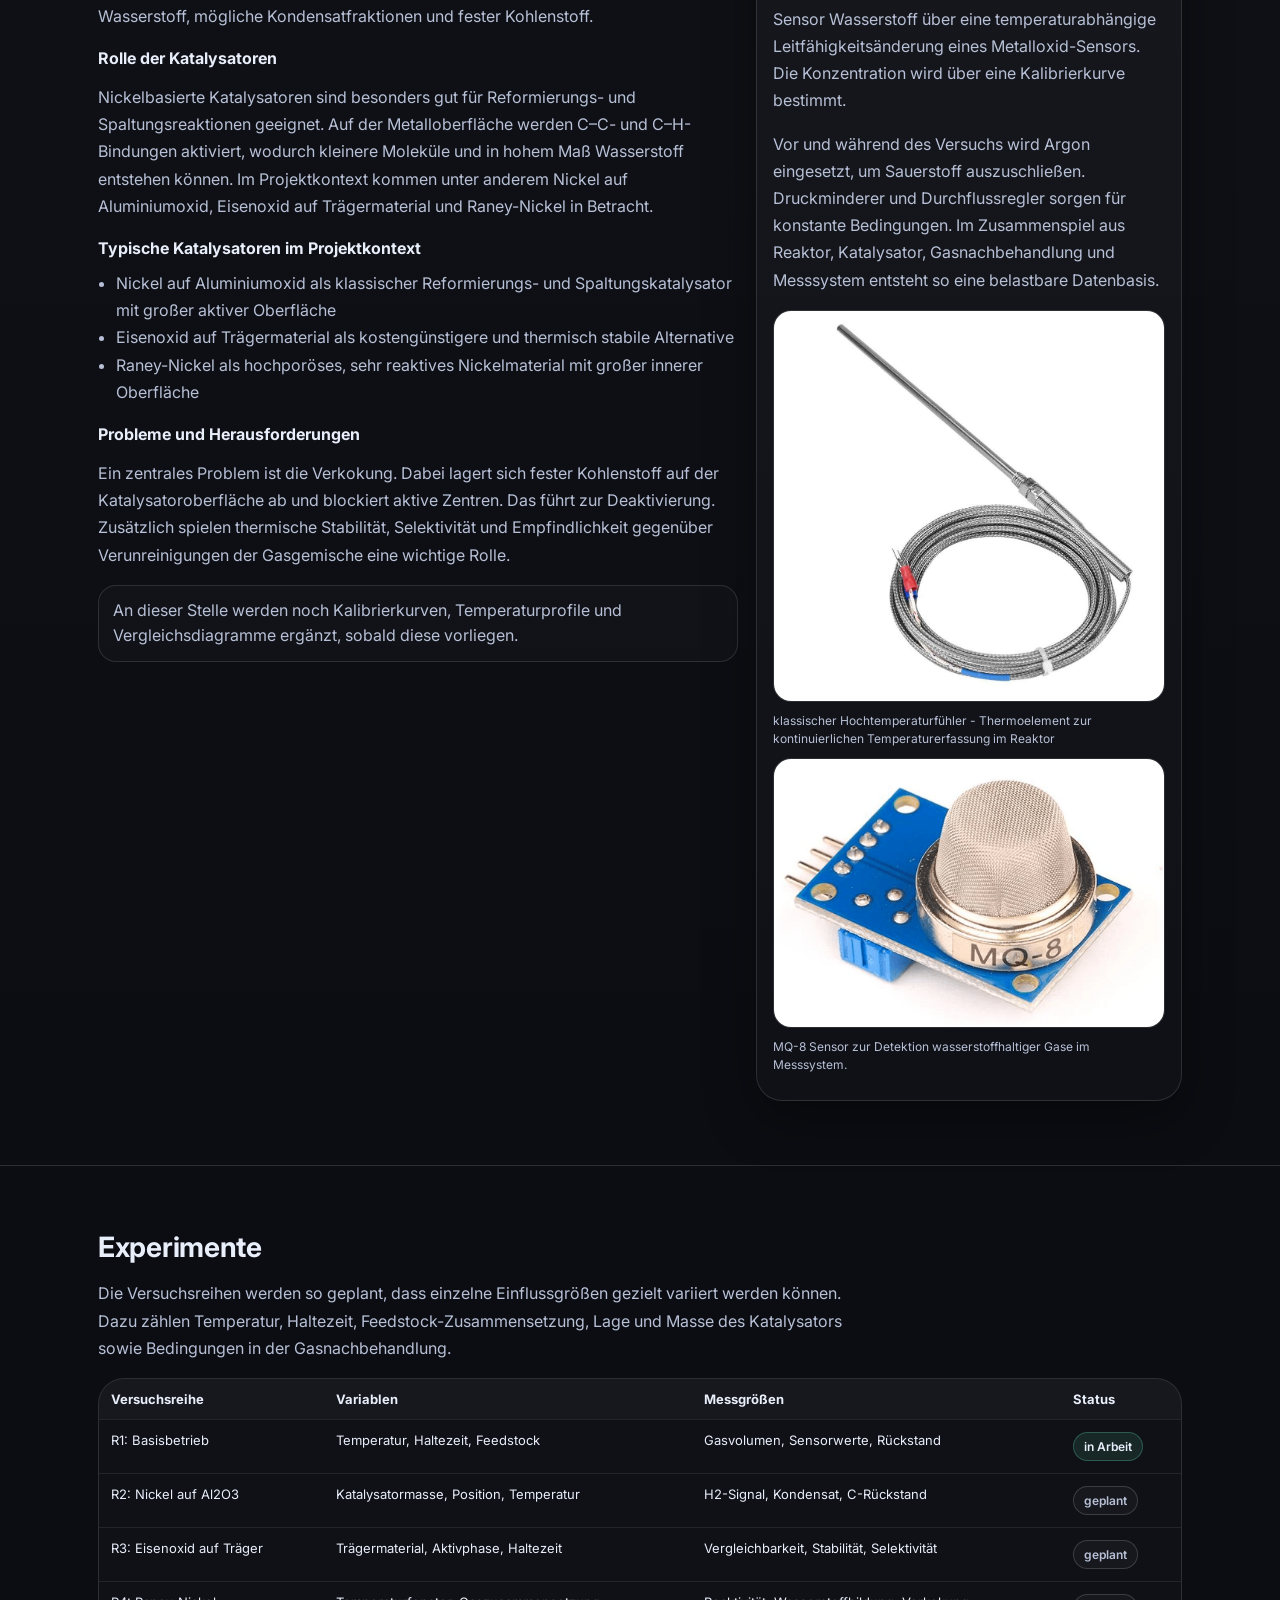
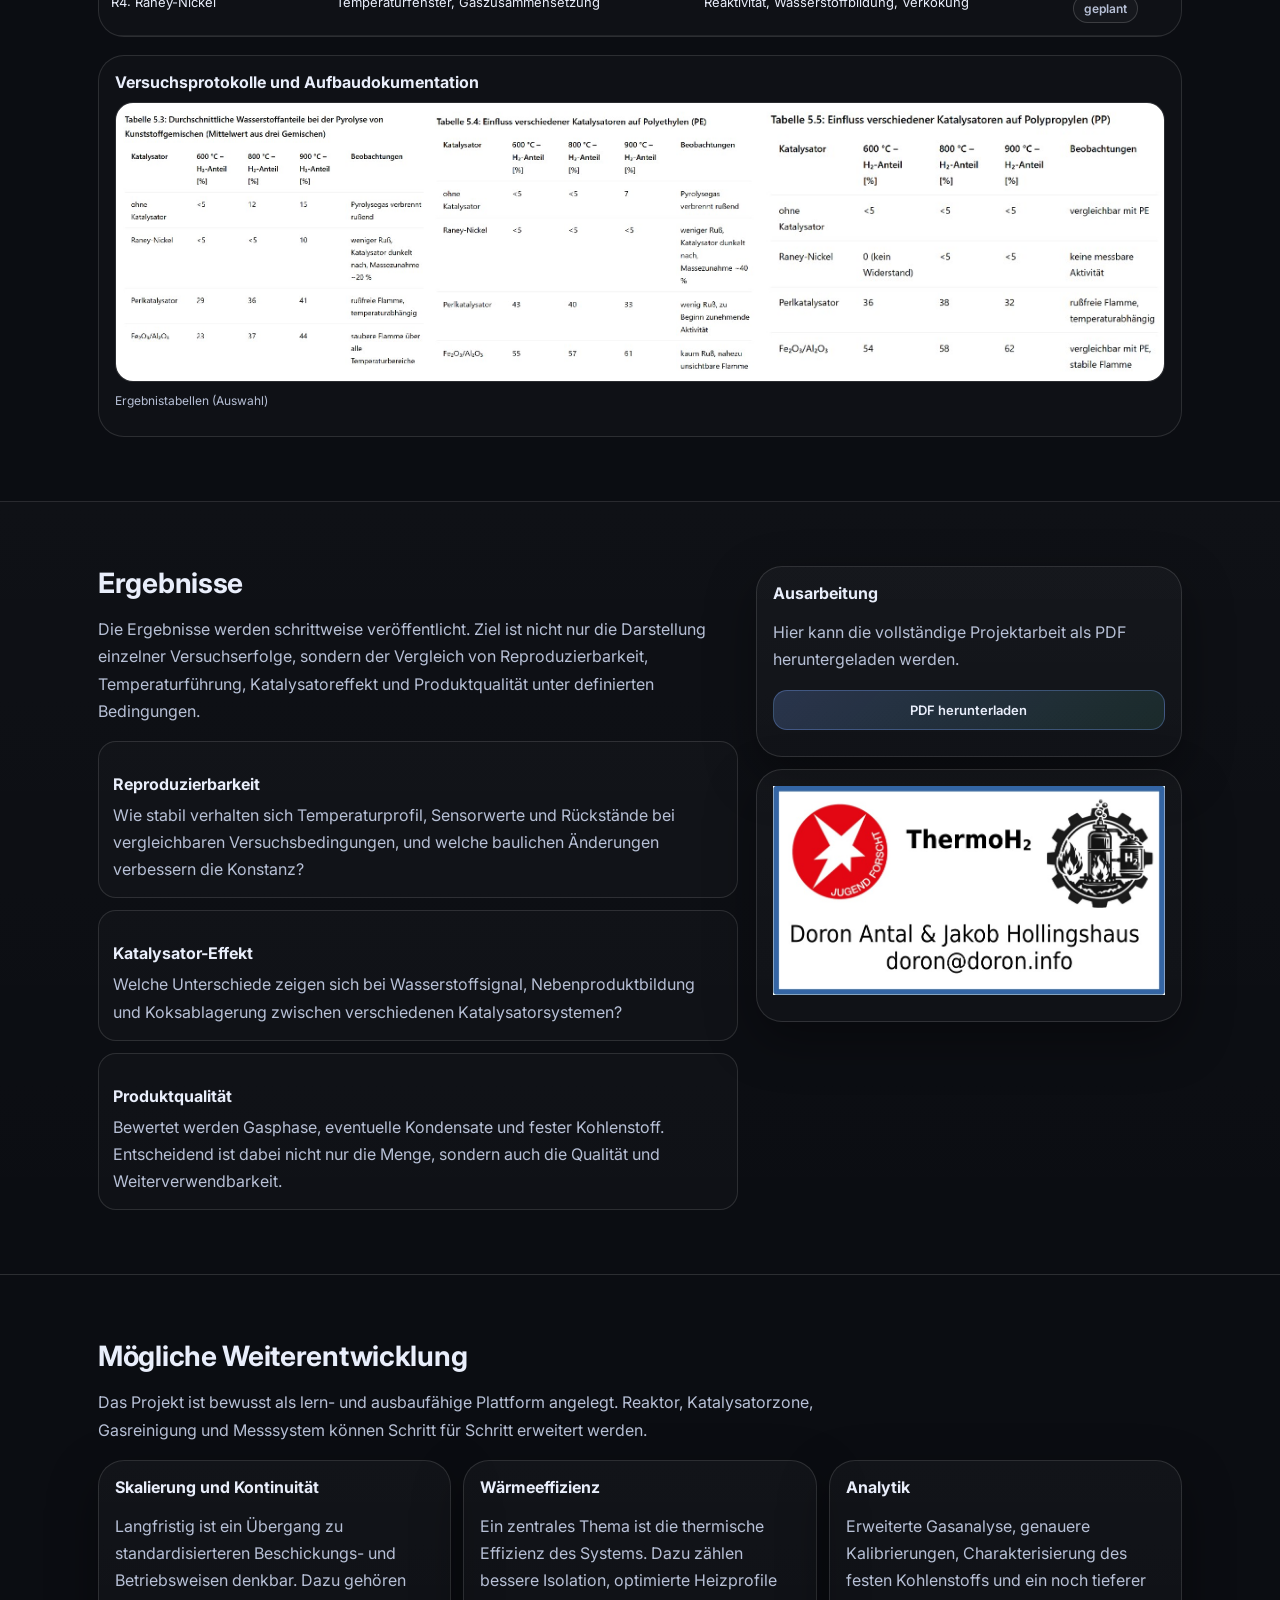
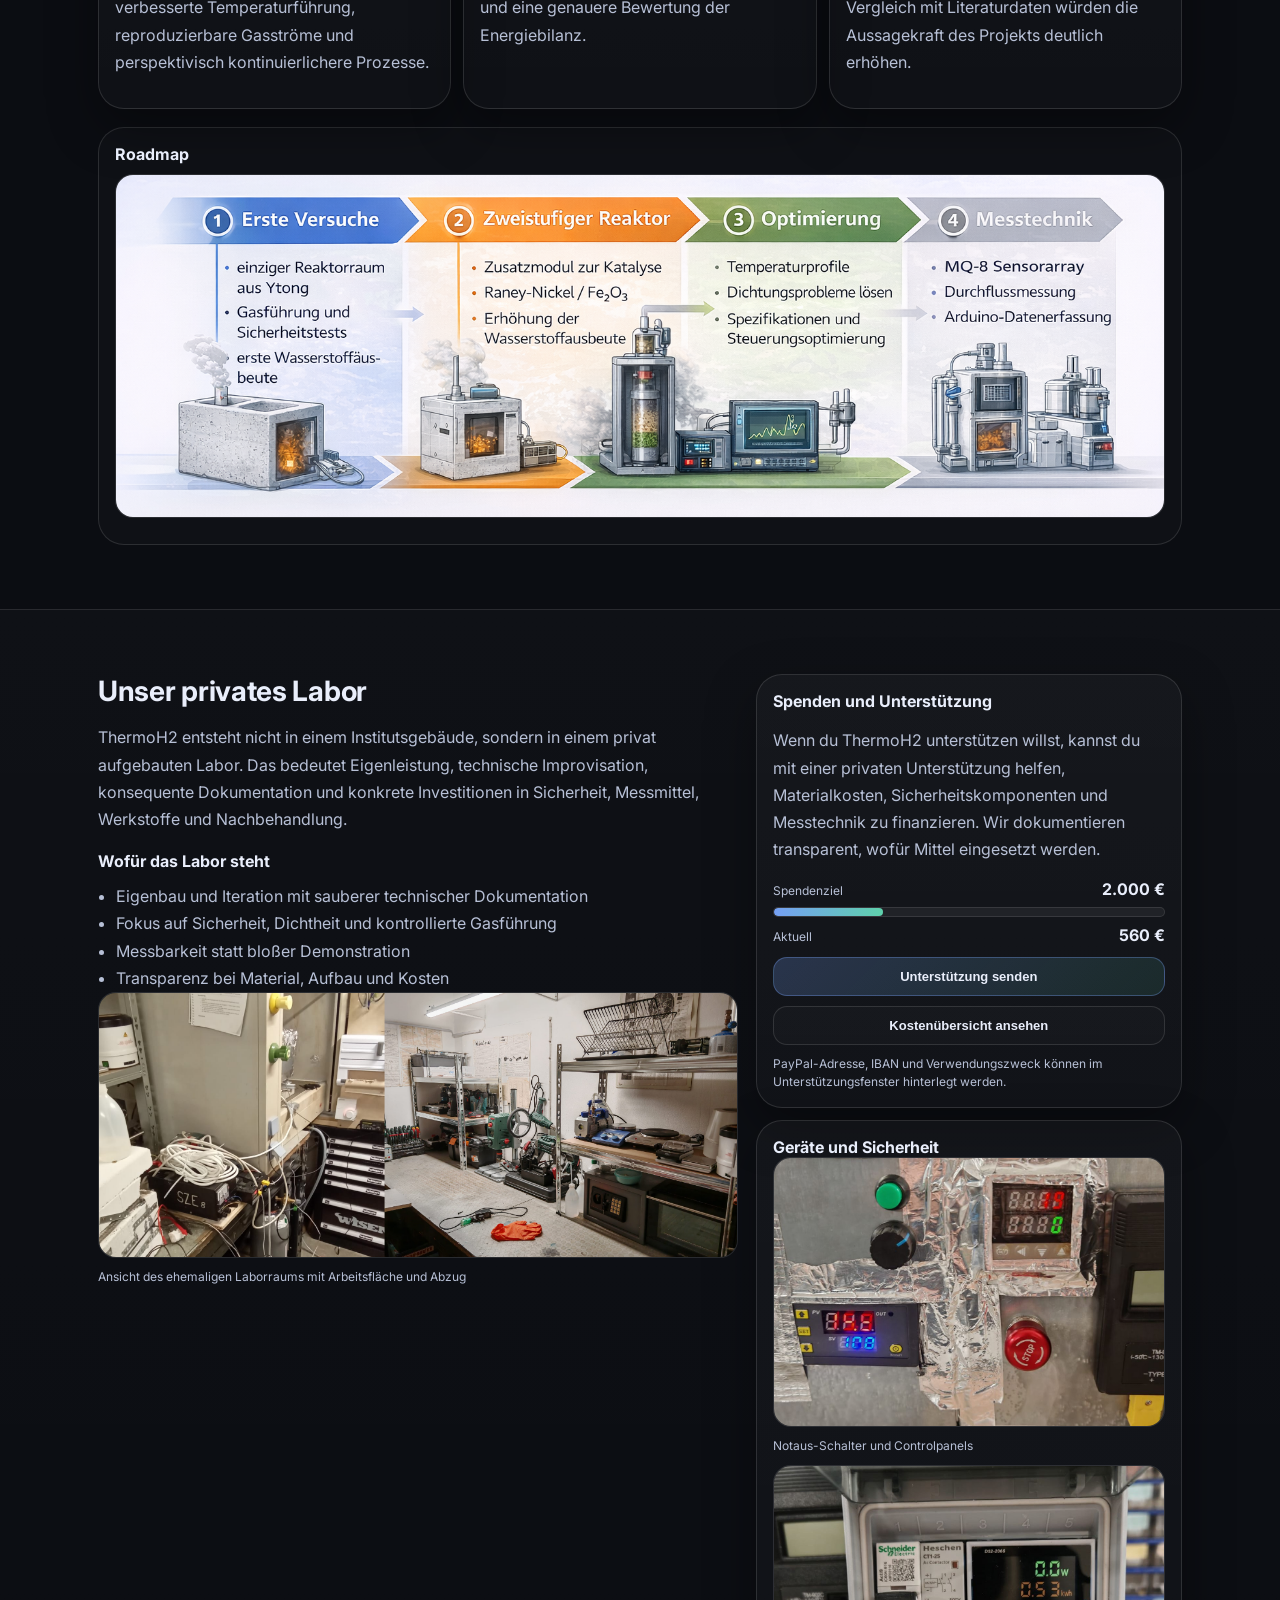
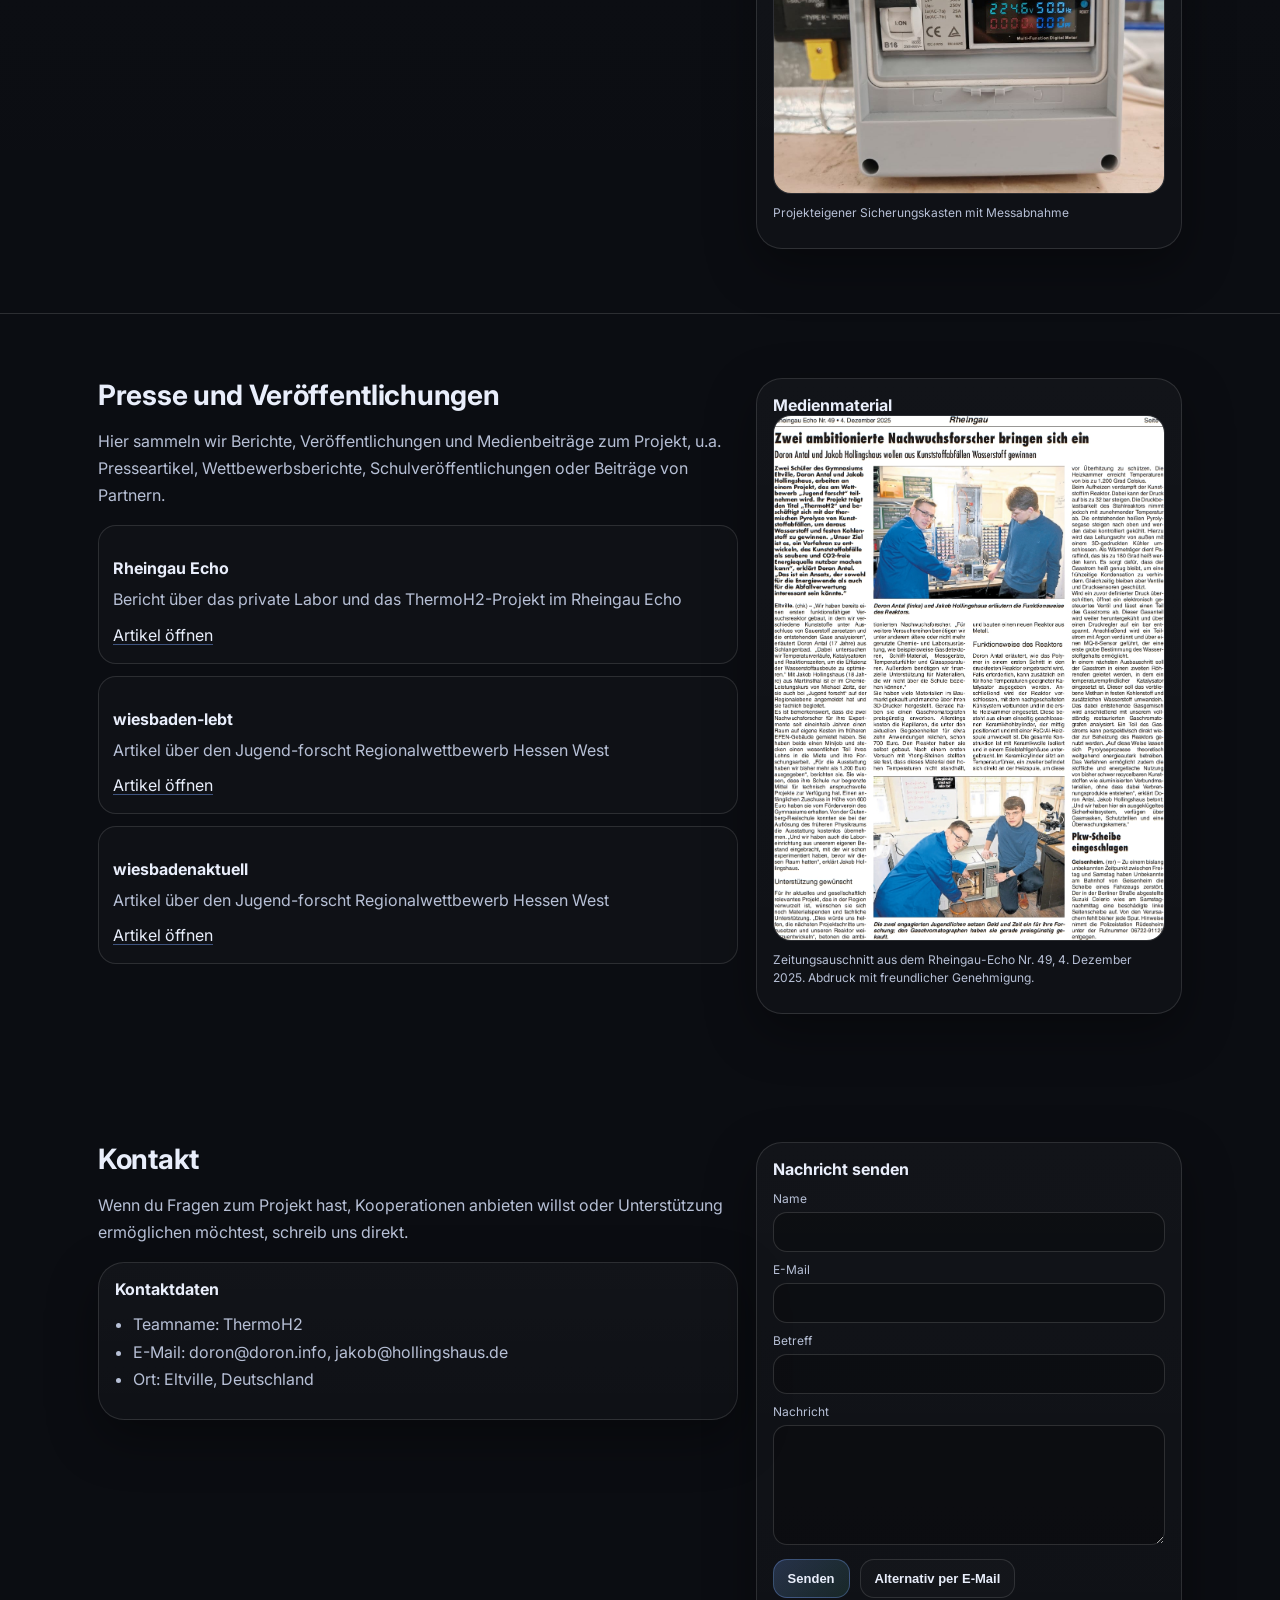
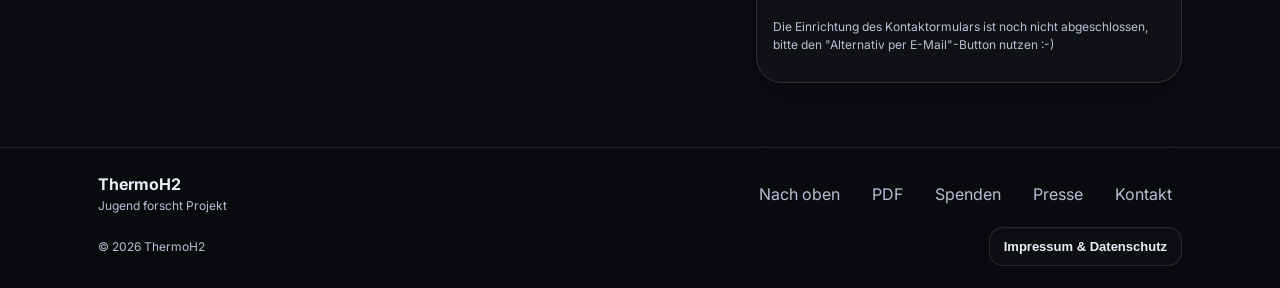
==== commit 92dc0e81: "Update print statement from 'Hello' to 'Goodbye'" ====
--- a/index.html
+++ b/index.html
@@ -423,15 +423,15 @@
           <aside class="sidebar">
             <div class="card" id="download">
               <div class="card-title">Ausarbeitung</div>
-              <p>Hier kann die vollständige Projektarbeit als PDF bereitgestellt werden.</p>
+              <p>Hier kann die vollständige Projektarbeit als PDF heruntergeladen werden.</p>
               <a class="button primary full" href="assets/ThermoH2_Ausarbeitung.pdf" download>PDF herunterladen</a>
-              <div class="hint">Datei im assets-Ordner ablegen. Beispiel: ThermoH2_Ausarbeitung.pdf</div>
+              <div class="hint"></div>
             </div>
 
             <div class="card">
               <div class="card-title"></div>
               <figure>
-                <img src="assets/Visite.jpeg" alt="Tabellen" class="">
+                <img src="assets/Visite.jpeg" alt="Visite" class="zoomable">
                 <figcaption></figcaption>
               </figure>
               <div class="hint"></div>
@@ -581,7 +581,7 @@
             <div class="card">
               <div class="card-title">Medienmaterial</div>
               <figure>
-                <img src="assets/Artikel.jpeg" alt="Zeitungsausschnitt" class="content-image small">
+                <img src="assets/Artikel.jpeg" alt="Zeitungsausschnitt" class="content-image small zoomable">
                 <figcaption>Zeitungsauschnitt aus dem Rheingau-Echo Nr. 49, 4. Dezember 2025. Abdruck mit freundlicher Genehmigung.</figcaption>
               </figure>
               <div class="hint"></div>
@@ -811,3 +811,5 @@
 </html>
 
 
+
+
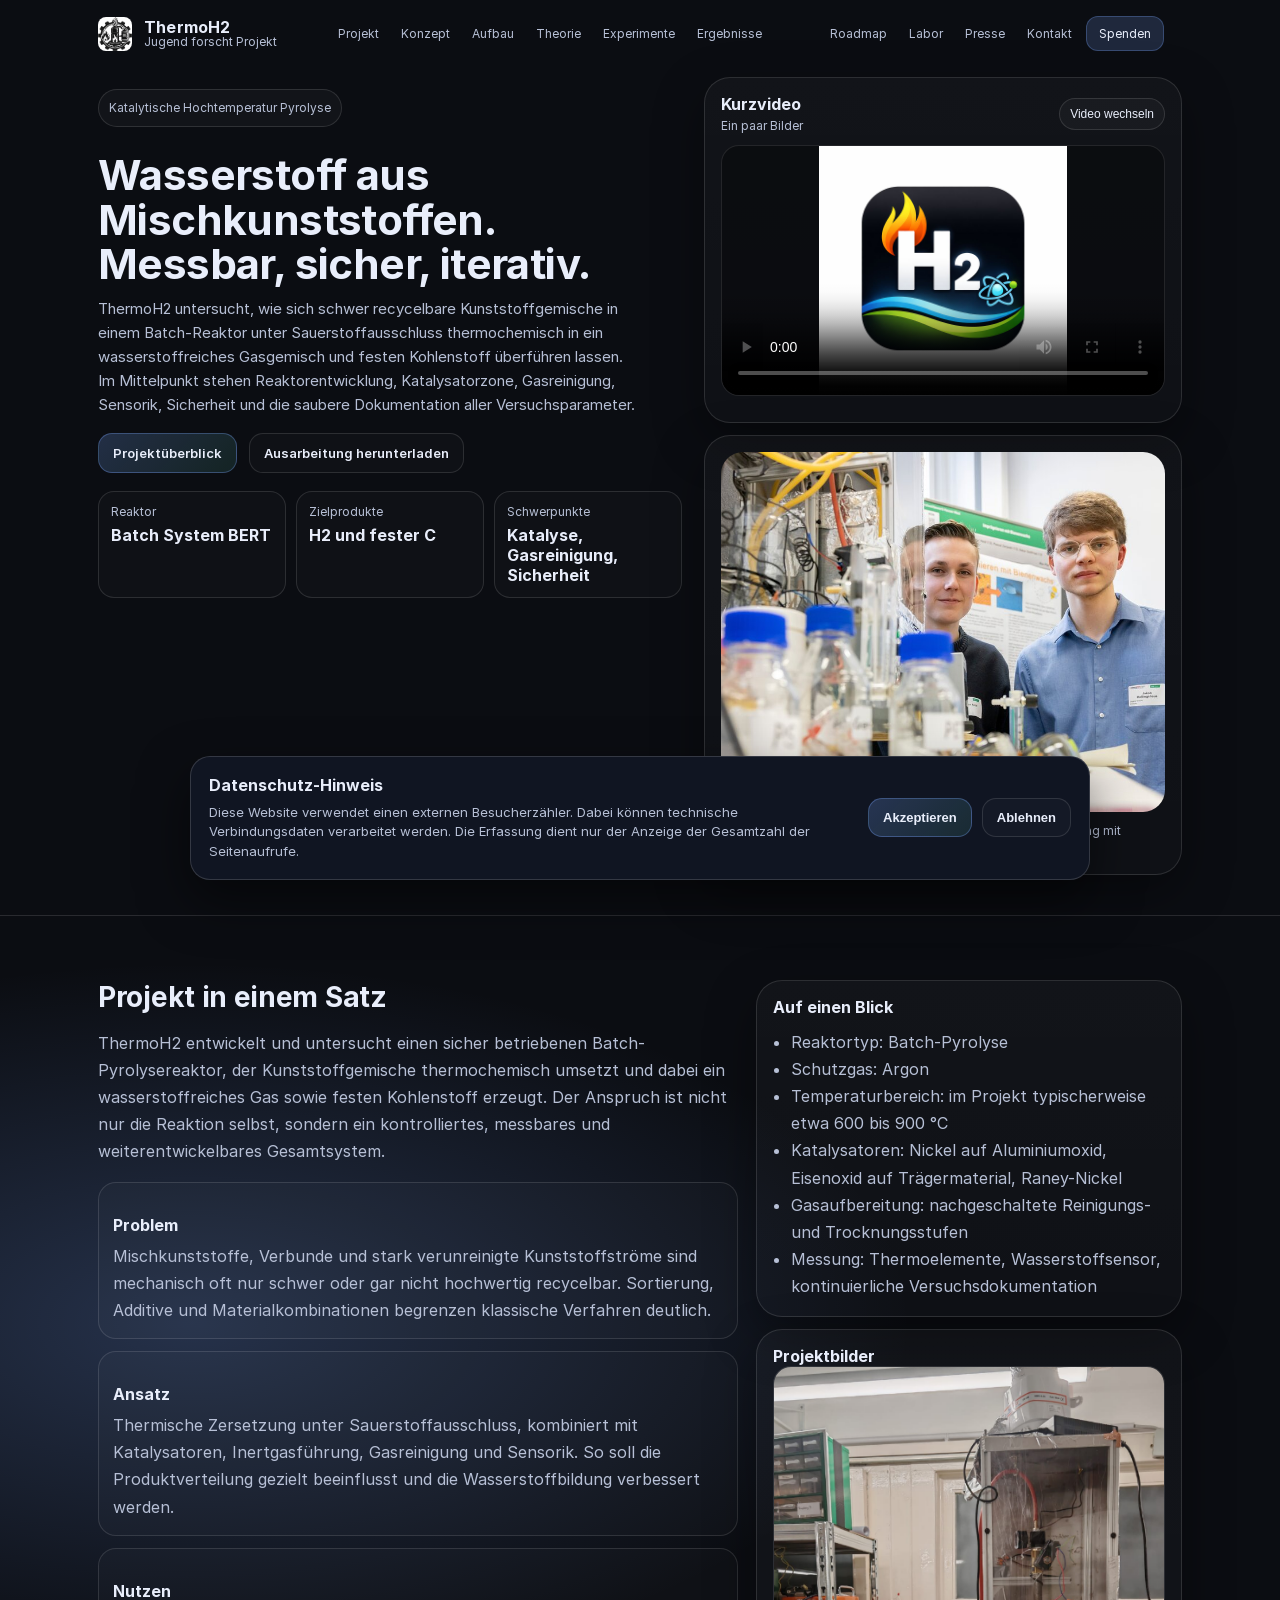
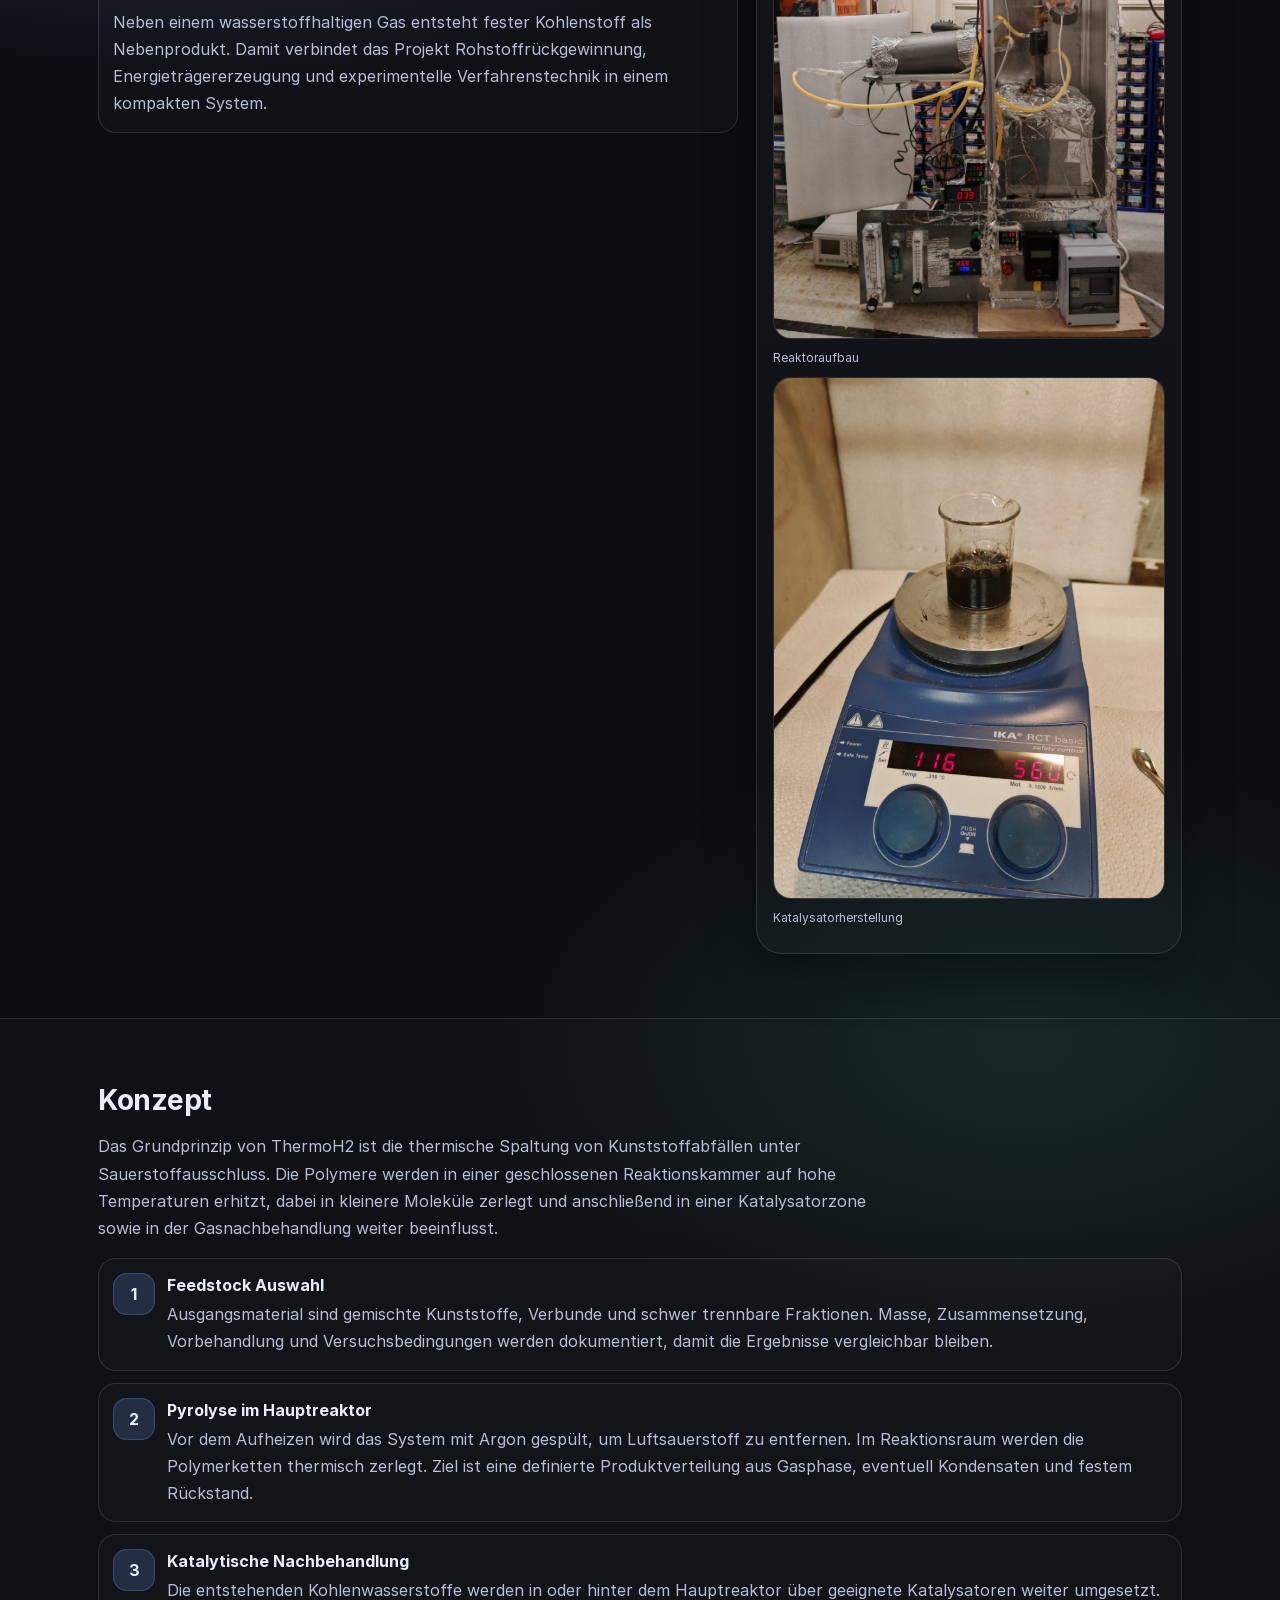
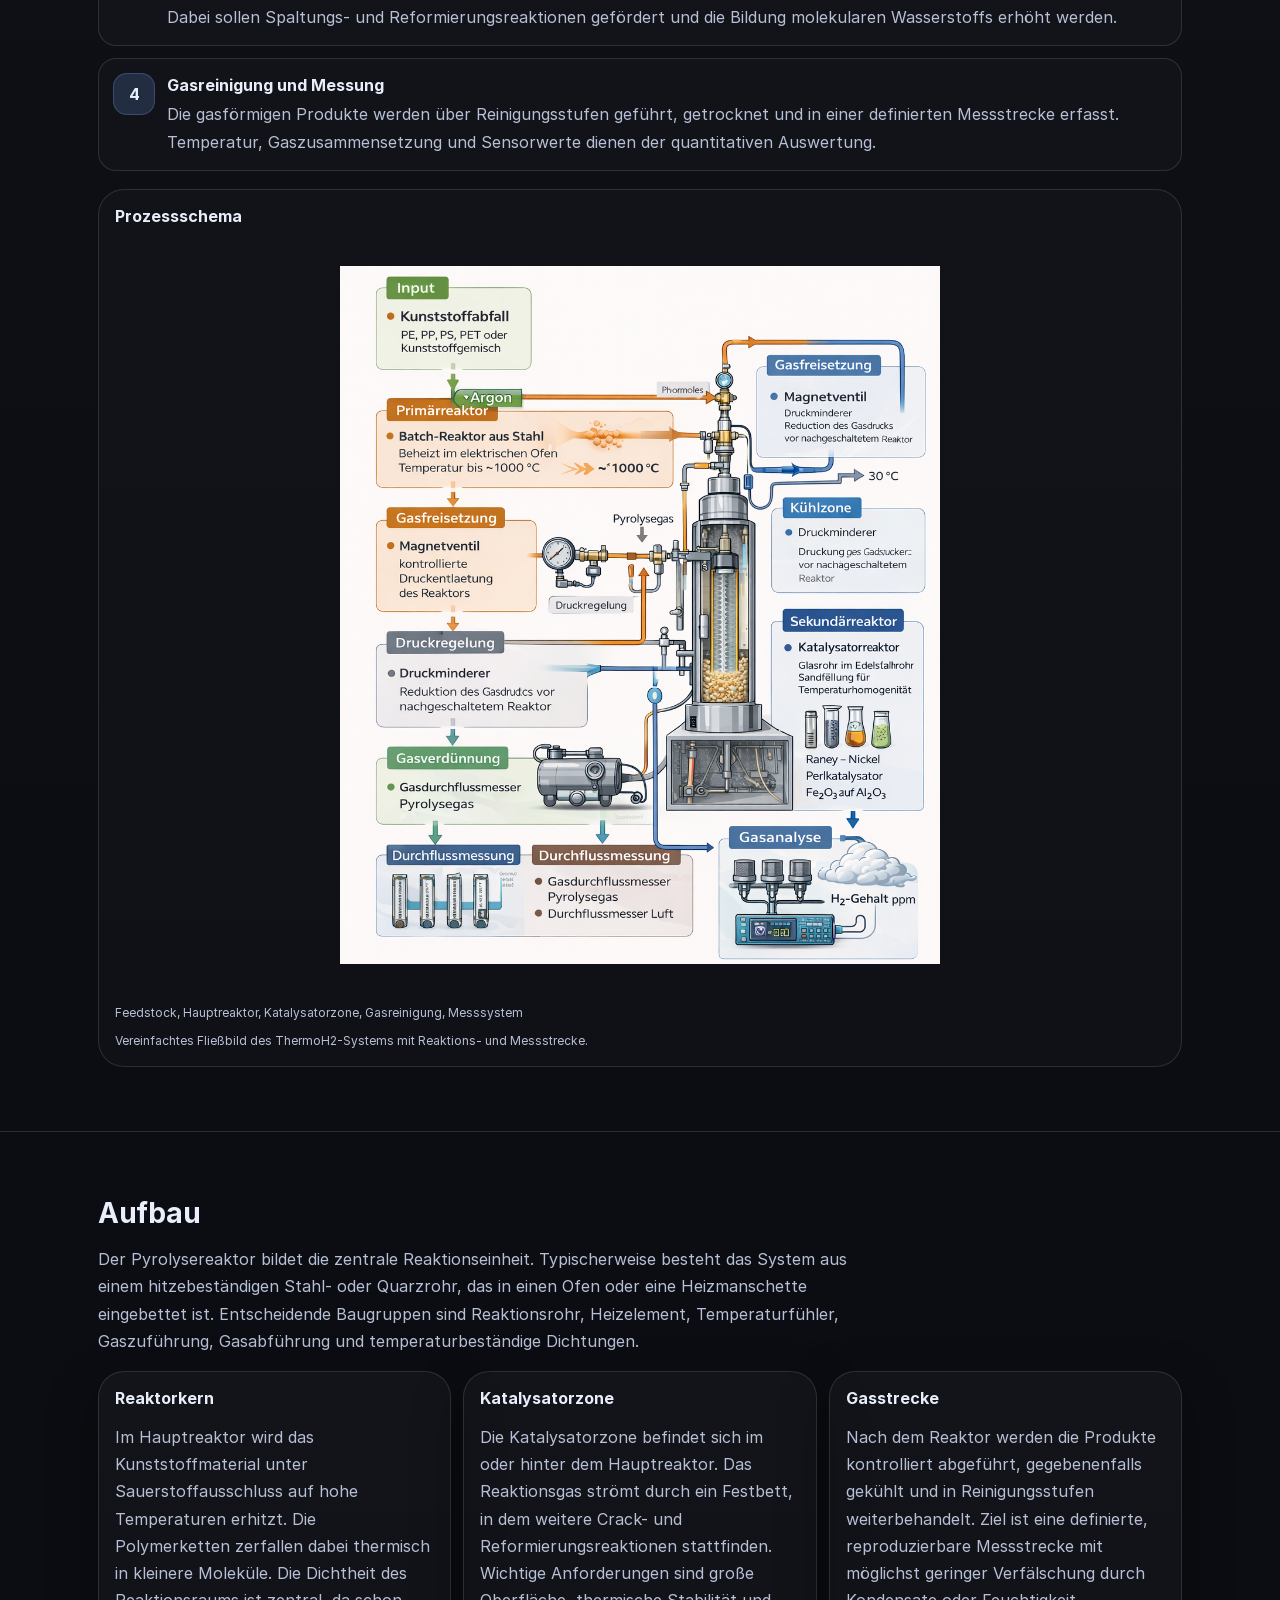
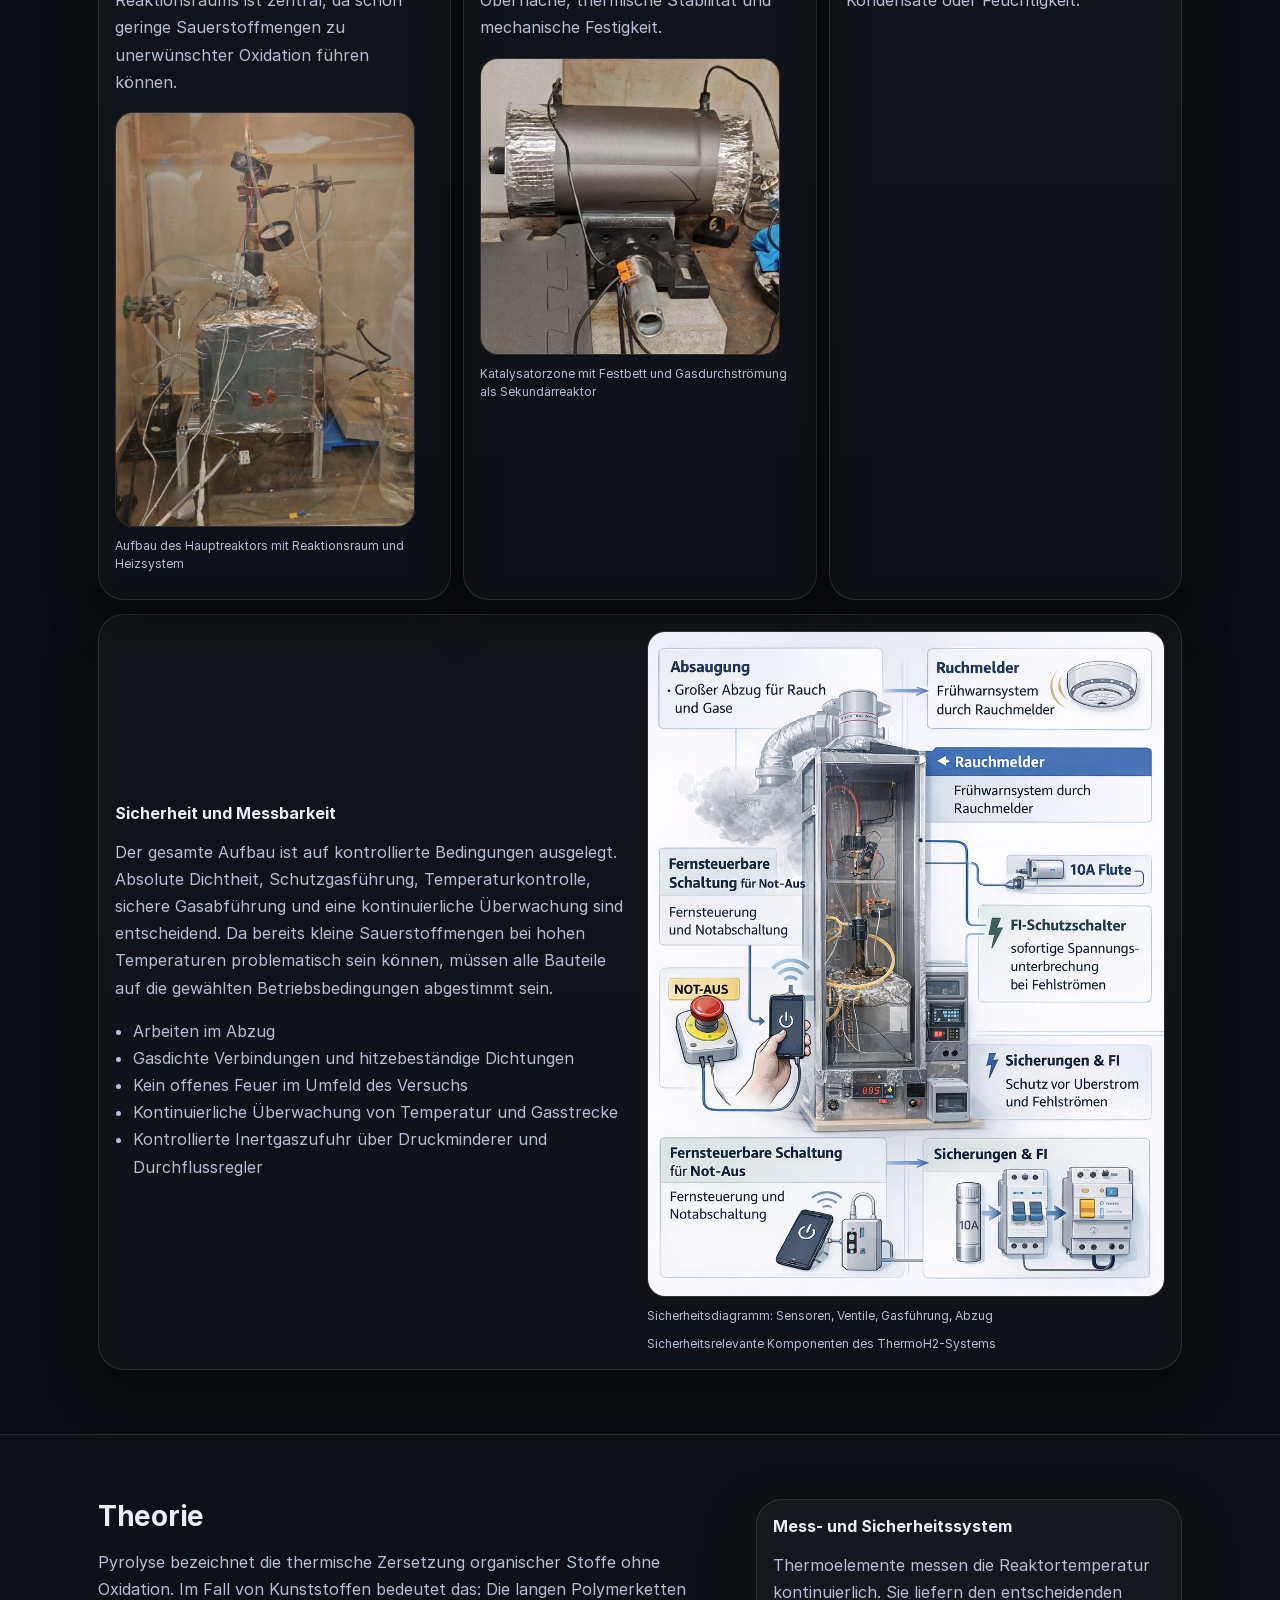
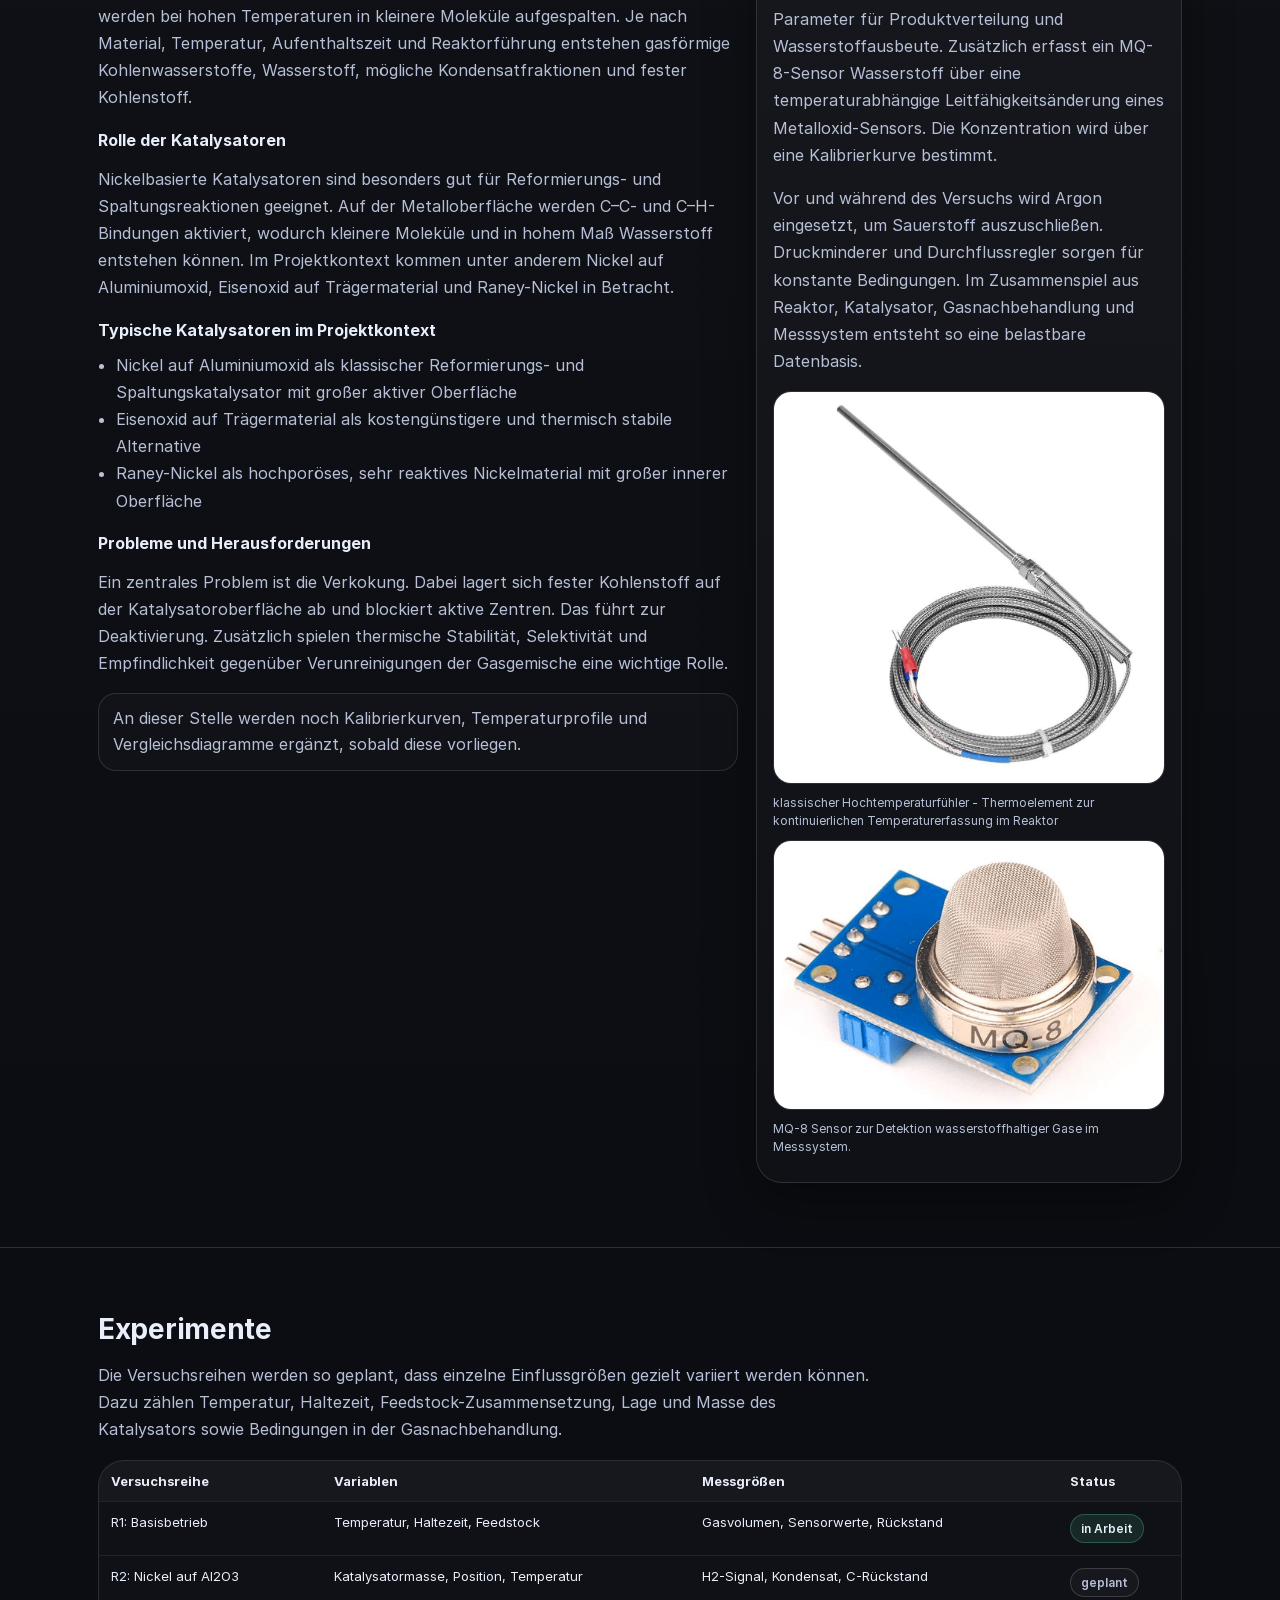
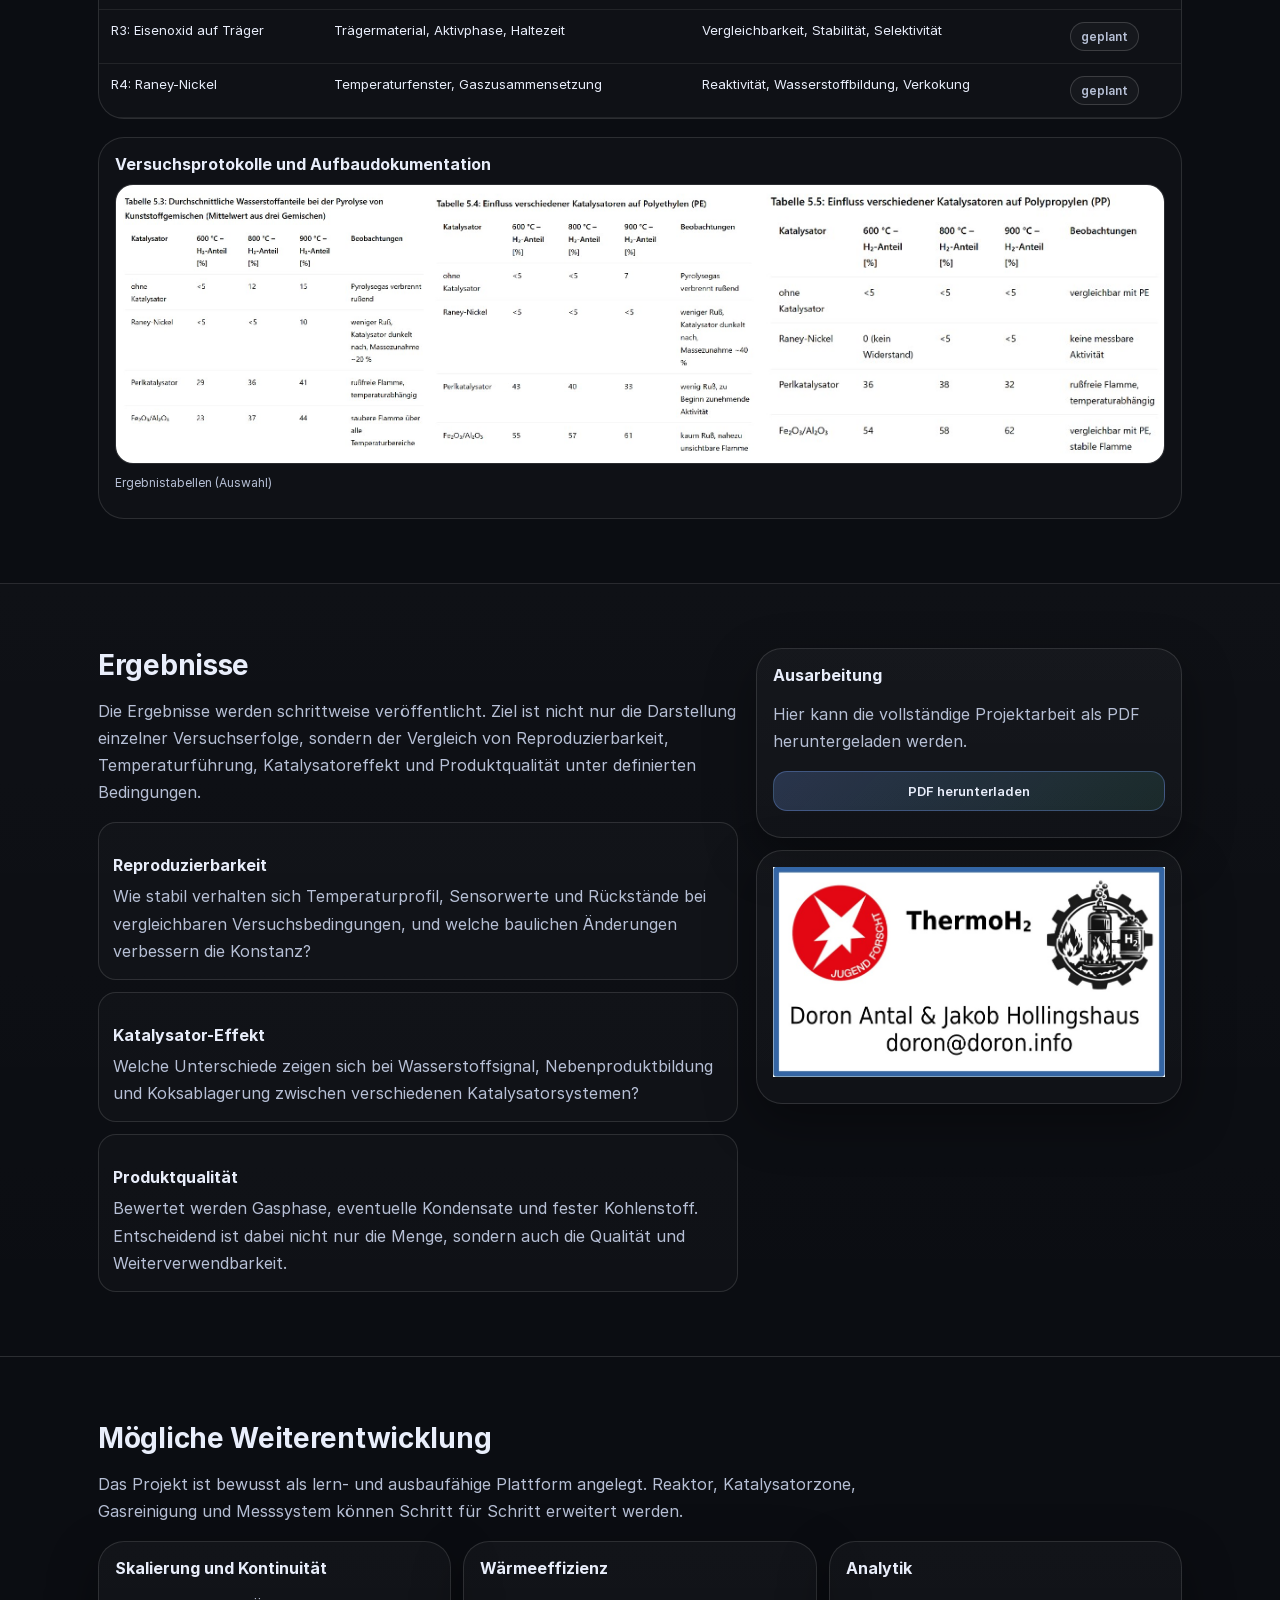
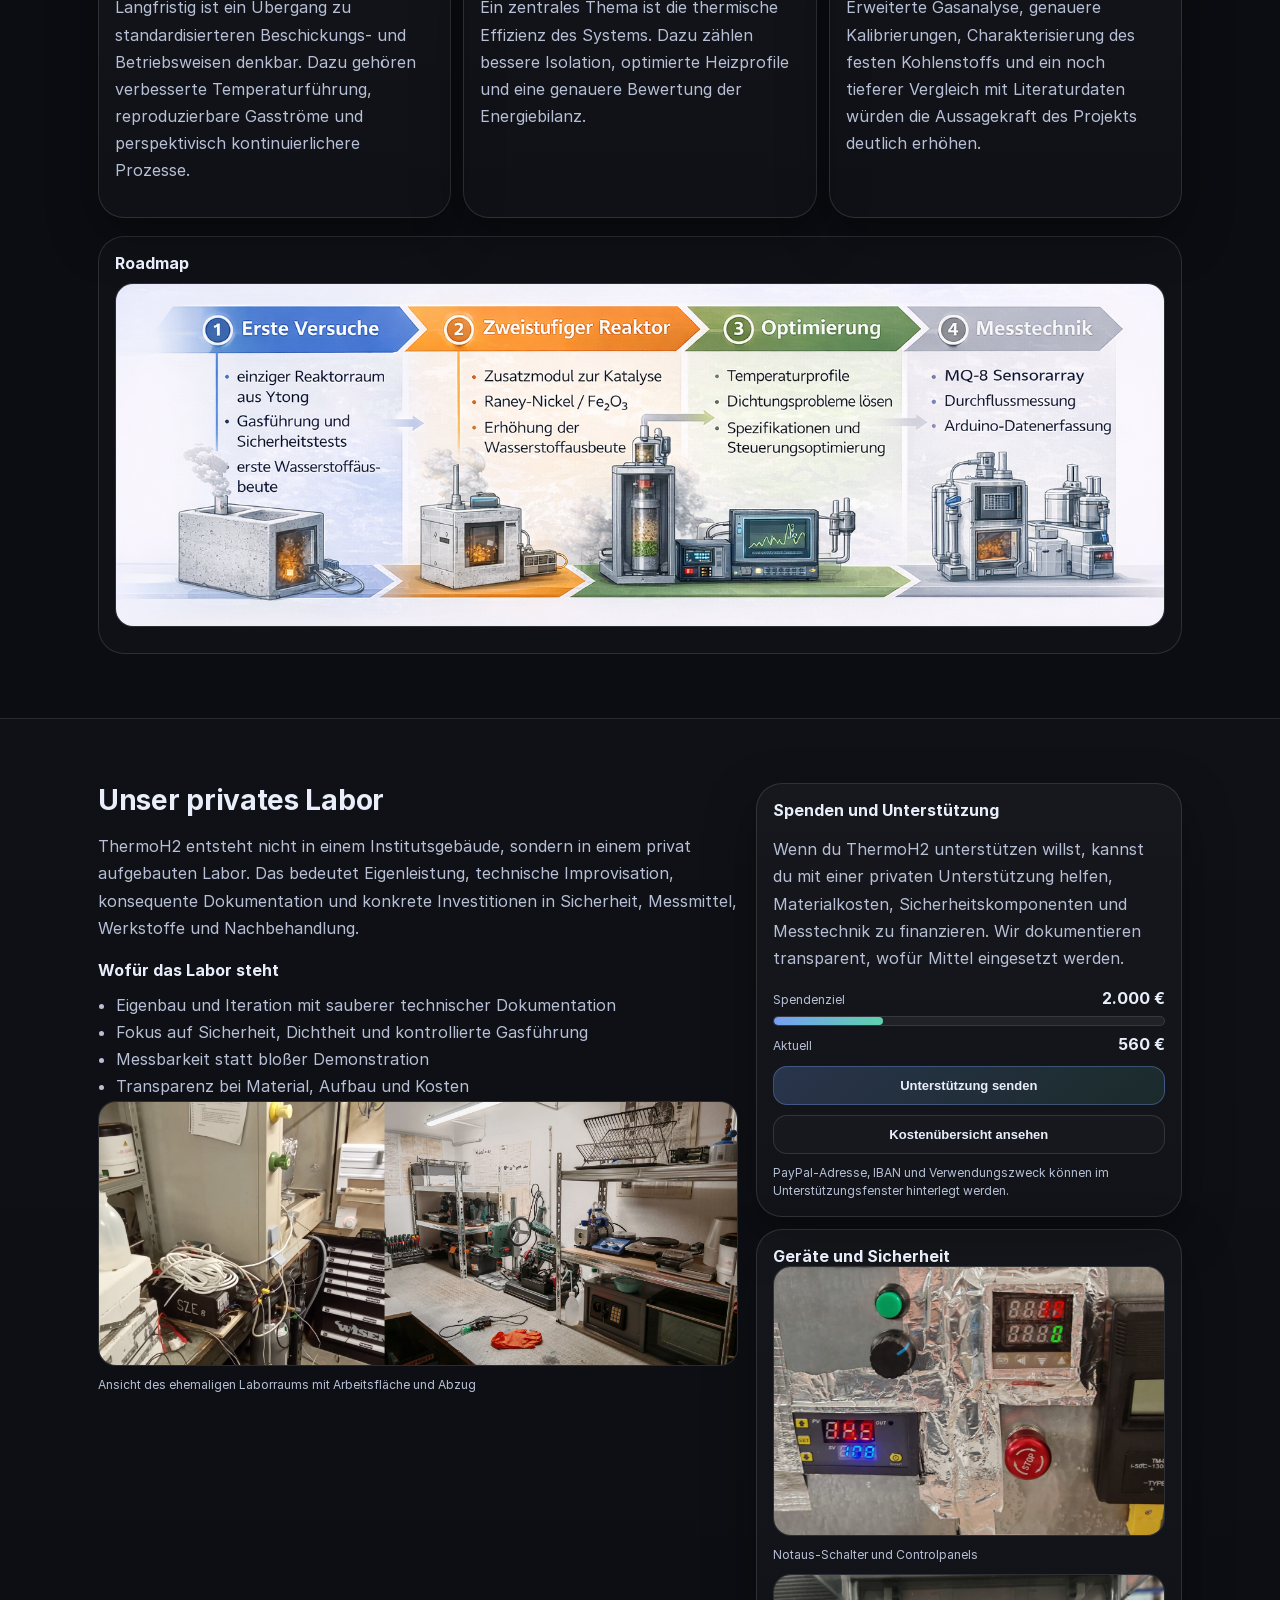
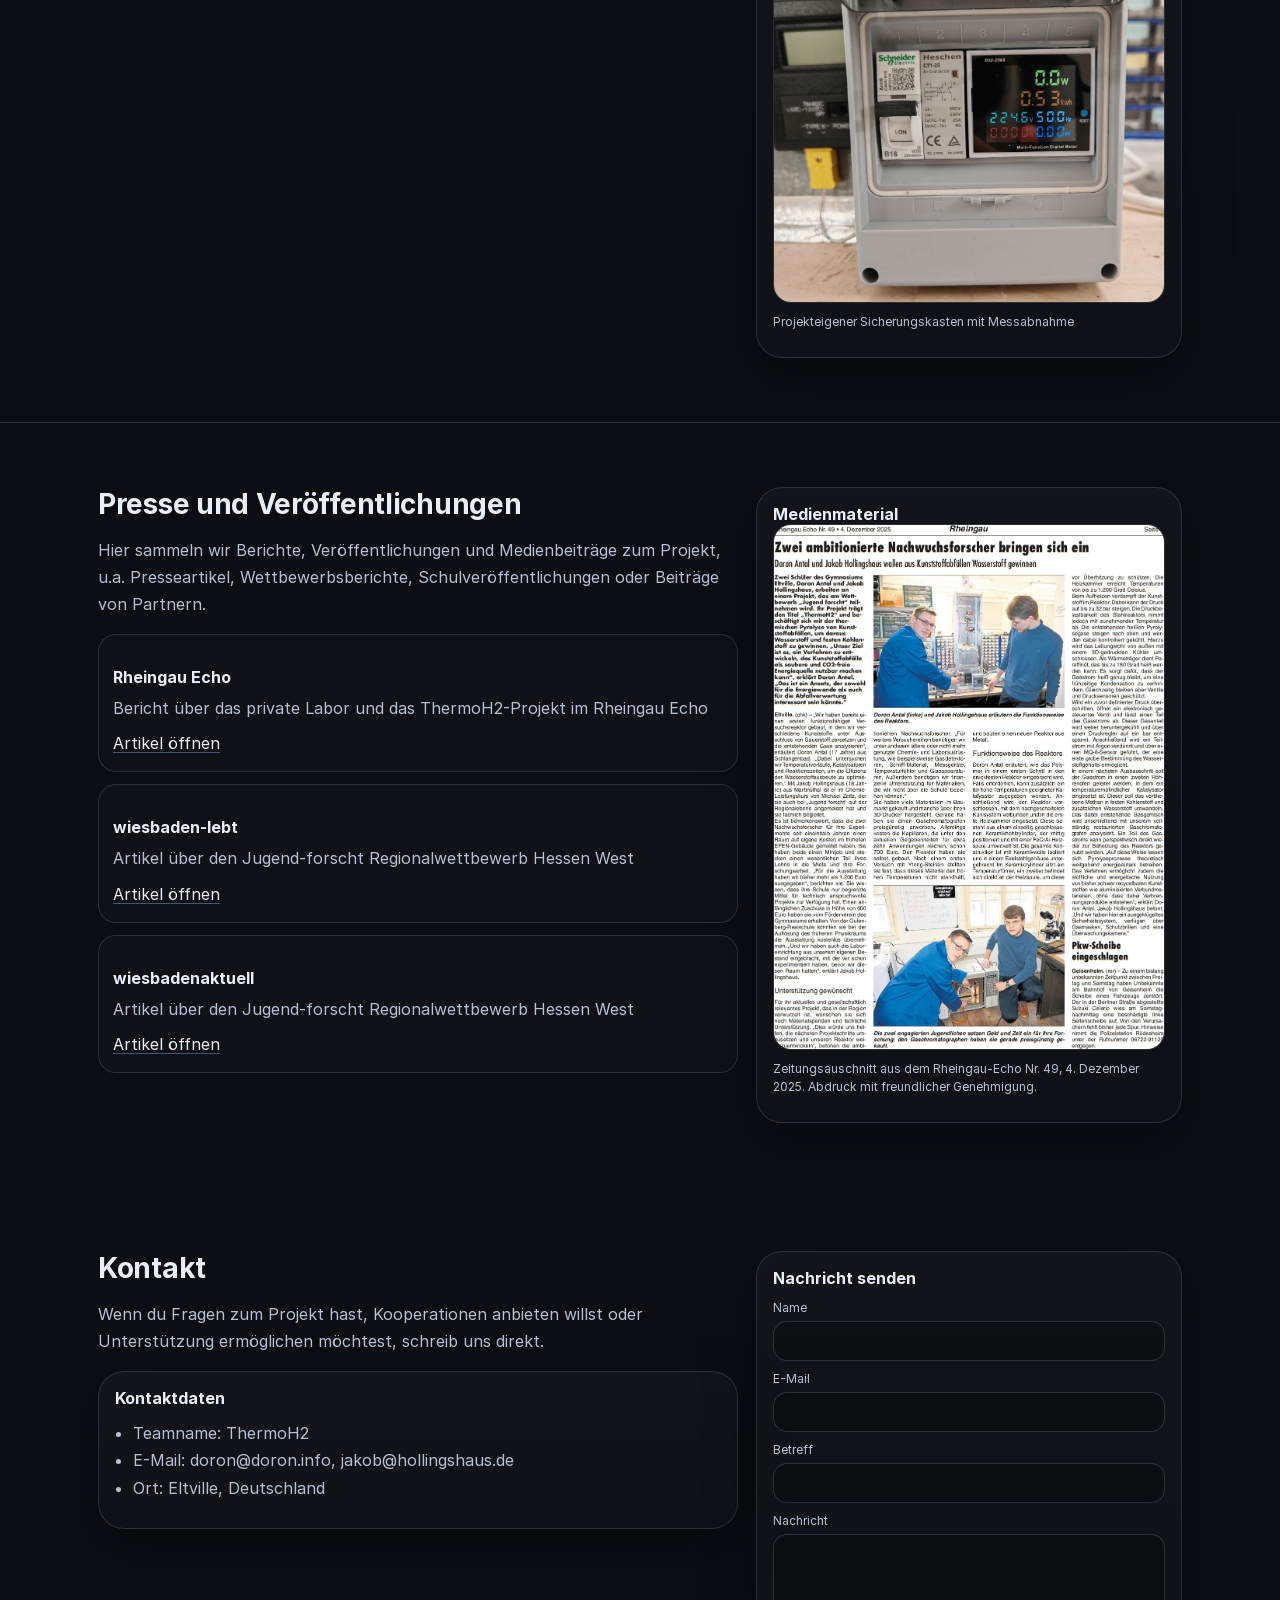
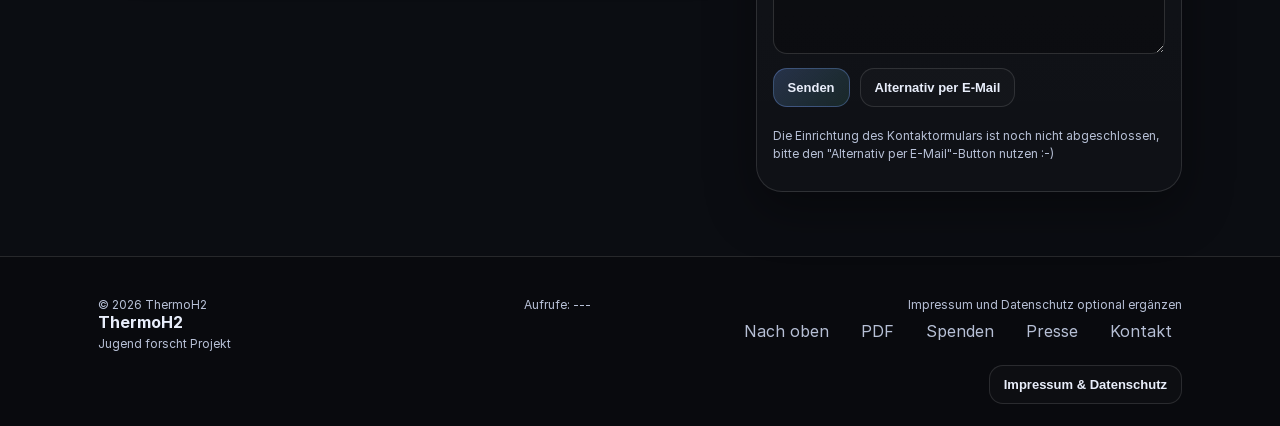
==== commit d181a03f: "Add files via upload" ====
--- a/index.html
+++ b/index.html
@@ -5,14 +5,31 @@
     <meta name="viewport" content="width=device-width, initial-scale=1" />
     <title>ThermoH2 | Jugend forscht</title>
     <meta name="description" content="ThermoH2: Katalytische Hochtemperatur-Pyrolyse gemischter Kunststoffe zur Erzeugung von Wasserstoff und festem Kohlenstoff. Projektüberblick, Aufbau, Theorie, Ergebnisse, Labor, Presse, Unterstützung und Kontakt." />
-    <link rel="preconnect" href="https://fonts.googleapis.com" />
-    <link rel="preconnect" href="https://fonts.gstatic.com" crossorigin />
-    <link href="https://fonts.googleapis.com/css2?family=Inter:wght@400;600;700&display=swap" rel="stylesheet" />
     <link rel="stylesheet" href="style.css" />
     <link rel="icon" type="image/png" href="assets/favicon.png" />
   </head>
 
   <body>
+    <div id="cookieBanner" class="cookie-banner">
+      <div class="cookie-content">
+        <div>
+          <strong>Datenschutz-Hinweis</strong>
+          <p>
+           Diese Website verwendet einen externen Besucherzähler. Dabei können technische Verbindungsdaten verarbeitet werden.
+            Die Erfassung dient nur der Anzeige der Gesamtzahl der Seitenaufrufe.
+          </p>
+        </div>
+
+        <div class="cookie-buttons">
+          <button id="acceptCounter" class="button primary" type="button">
+           Akzeptieren
+          </button>
+          <button id="declineCounter" class="button ghost" type="button">
+           Ablehnen
+          </button>
+        </div>
+      </div>
+    </div>
     <a class="skip" href="#main">Zum Inhalt</a>
 
     <header class="site-header" id="top">
@@ -154,12 +171,12 @@
               <figure>
                 <img src="assets/Aufbau.png" alt="Reaktoraufbau" class="content-image small zoomable">
                 <figcaption>Reaktoraufbau</figcaption>
+              </figure>
               <div class="hint"></div>
 
               <figure>
                 <img src="assets/Katalysator.jpg" alt="Katalysatorherstellung" class="content-image small zoomable">
                 <figcaption>Katalysatorherstellung</figcaption>
-             
               </figure>
               <div class="hint"></div>
             </div>
@@ -650,6 +667,11 @@
     </main>
 
     <footer class="footer">
+      <div class="container footer-bottom">
+        <div>© <span id="year"></span> ThermoH2</div>
+        <div class="footer-counter">Aufrufe: <span id="visitorCount">---</span></div>
+        <div class="footer-note">Impressum und Datenschutz optional ergänzen</div>
+      </div>
       <div class="container footer-inner">
         <div>
           <div class="footer-brand">ThermoH2</div>
@@ -665,7 +687,6 @@
         </div>
       </div>
       <div class="container footer-bottom">
-        <div>© <span id="year"></span> ThermoH2</div>
         <div class="footer-note"></div>
         <button id="legalOpen" class="button ghost">Impressum & Datenschutz</button>
       </div>
--- a/style.css
+++ b/style.css
@@ -1,3 +1,24 @@
+@font-face {
+  font-family: "Inter";
+  src: url("assets/fonts/Inter-Regular.woff2") format("woff2");
+  font-weight: 400;
+  font-style: normal;
+}
+
+@font-face {
+  font-family: "Inter";
+  src: url("assets/fonts/Inter-SemiBold.woff2") format("woff2");
+  font-weight: 600;
+  font-style: normal;
+}
+
+@font-face {
+  font-family: "Inter";
+  src: url("assets/fonts/Inter-Bold.woff2") format("woff2");
+  font-weight: 700;
+  font-style: normal;
+}
+
 :root{
   --bg: #0b0d12;
   --panel: #101522;
@@ -739,3 +760,109 @@
   .form-actions{ flex-direction: column; }
 
 }
+
+.cookie-banner{
+  position:fixed;
+  bottom:20px;
+  left:20px;
+  right:20px;
+  z-index:9999;
+
+  max-width:900px;
+  margin:auto;
+
+  background:#101522;
+  border:1px solid rgba(255,255,255,0.15);
+  border-radius:20px;
+
+  box-shadow:0 20px 50px rgba(0,0,0,0.5);
+  padding:18px;
+}
+
+/*.cookie-content{
+  display:flex;
+  justify-content:space-between;
+  gap:20px;
+  align-items:center;
+}
+
+.cookie-content p{
+  margin:8px 0 0;
+  font-size:14px;
+}
+
+.cookie-buttons{
+  display:flex;
+  gap:10px;
+  flex-shrink:0;
+}
+
+@media(max-width:768px){
+
+  .cookie-content{
+    flex-direction:column;
+    align-items:flex-start;
+  }
+
+  .cookie-buttons{
+    width:100%;
+  }
+
+  .cookie-buttons button{
+    flex:1;
+  }
+}*/
+
+.footer-counter{
+  color: var(--muted);
+  font-size: 12px;
+}
+
+.cookie-banner{
+  position: fixed;
+  left: 20px;
+  right: 20px;
+  bottom: 20px;
+  z-index: 9999;
+  max-width: 900px;
+  margin: 0 auto;
+  background: #101522;
+  border: 1px solid rgba(255,255,255,0.15);
+  border-radius: 20px;
+  box-shadow: 0 20px 50px rgba(0,0,0,0.5);
+  padding: 18px;
+}
+
+.cookie-content{
+  display: flex;
+  justify-content: space-between;
+  align-items: center;
+  gap: 18px;
+}
+
+.cookie-content p{
+  margin: 8px 0 0;
+  font-size: 13px;
+  line-height: 1.5;
+}
+
+.cookie-buttons{
+  display: flex;
+  gap: 10px;
+  flex-shrink: 0;
+}
+
+@media(max-width:768px){
+  .cookie-content{
+    flex-direction: column;
+    align-items: flex-start;
+  }
+
+  .cookie-buttons{
+    width: 100%;
+  }
+
+  .cookie-buttons button{
+    flex: 1;
+  }
+}
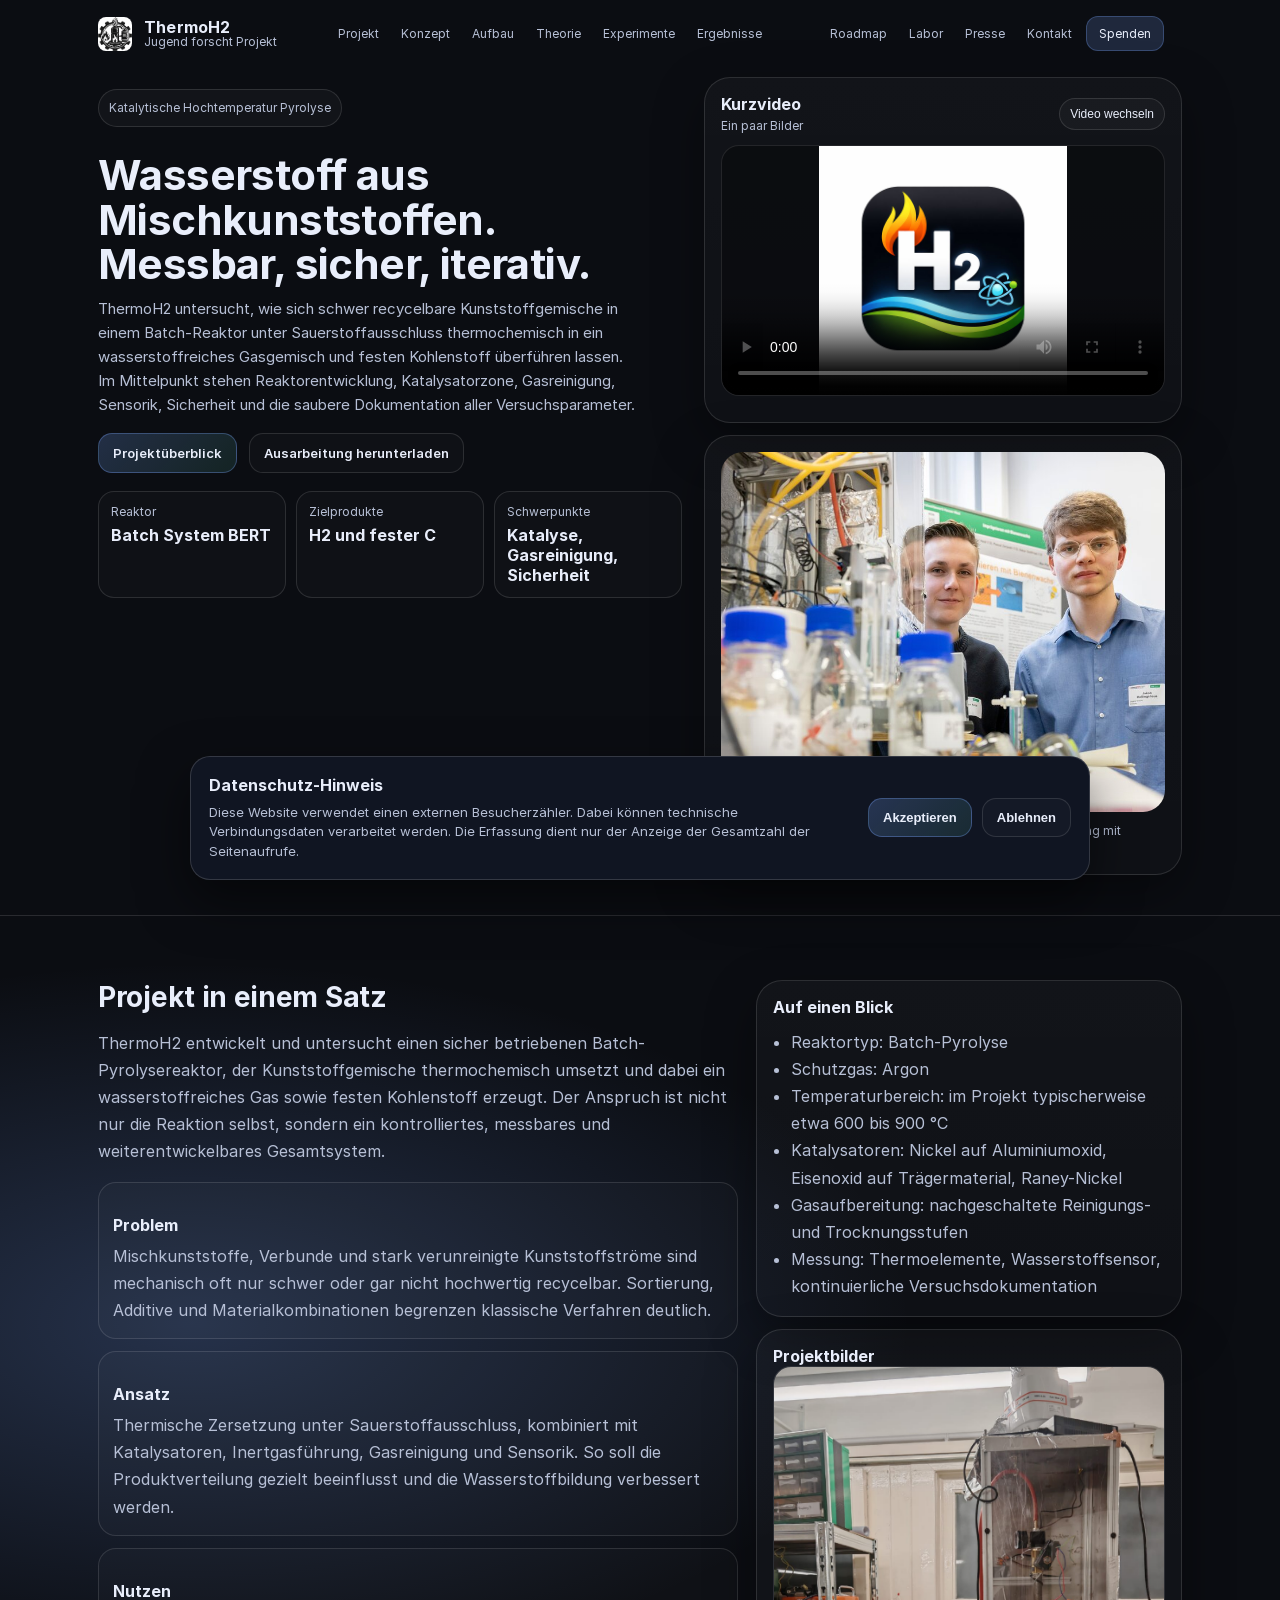
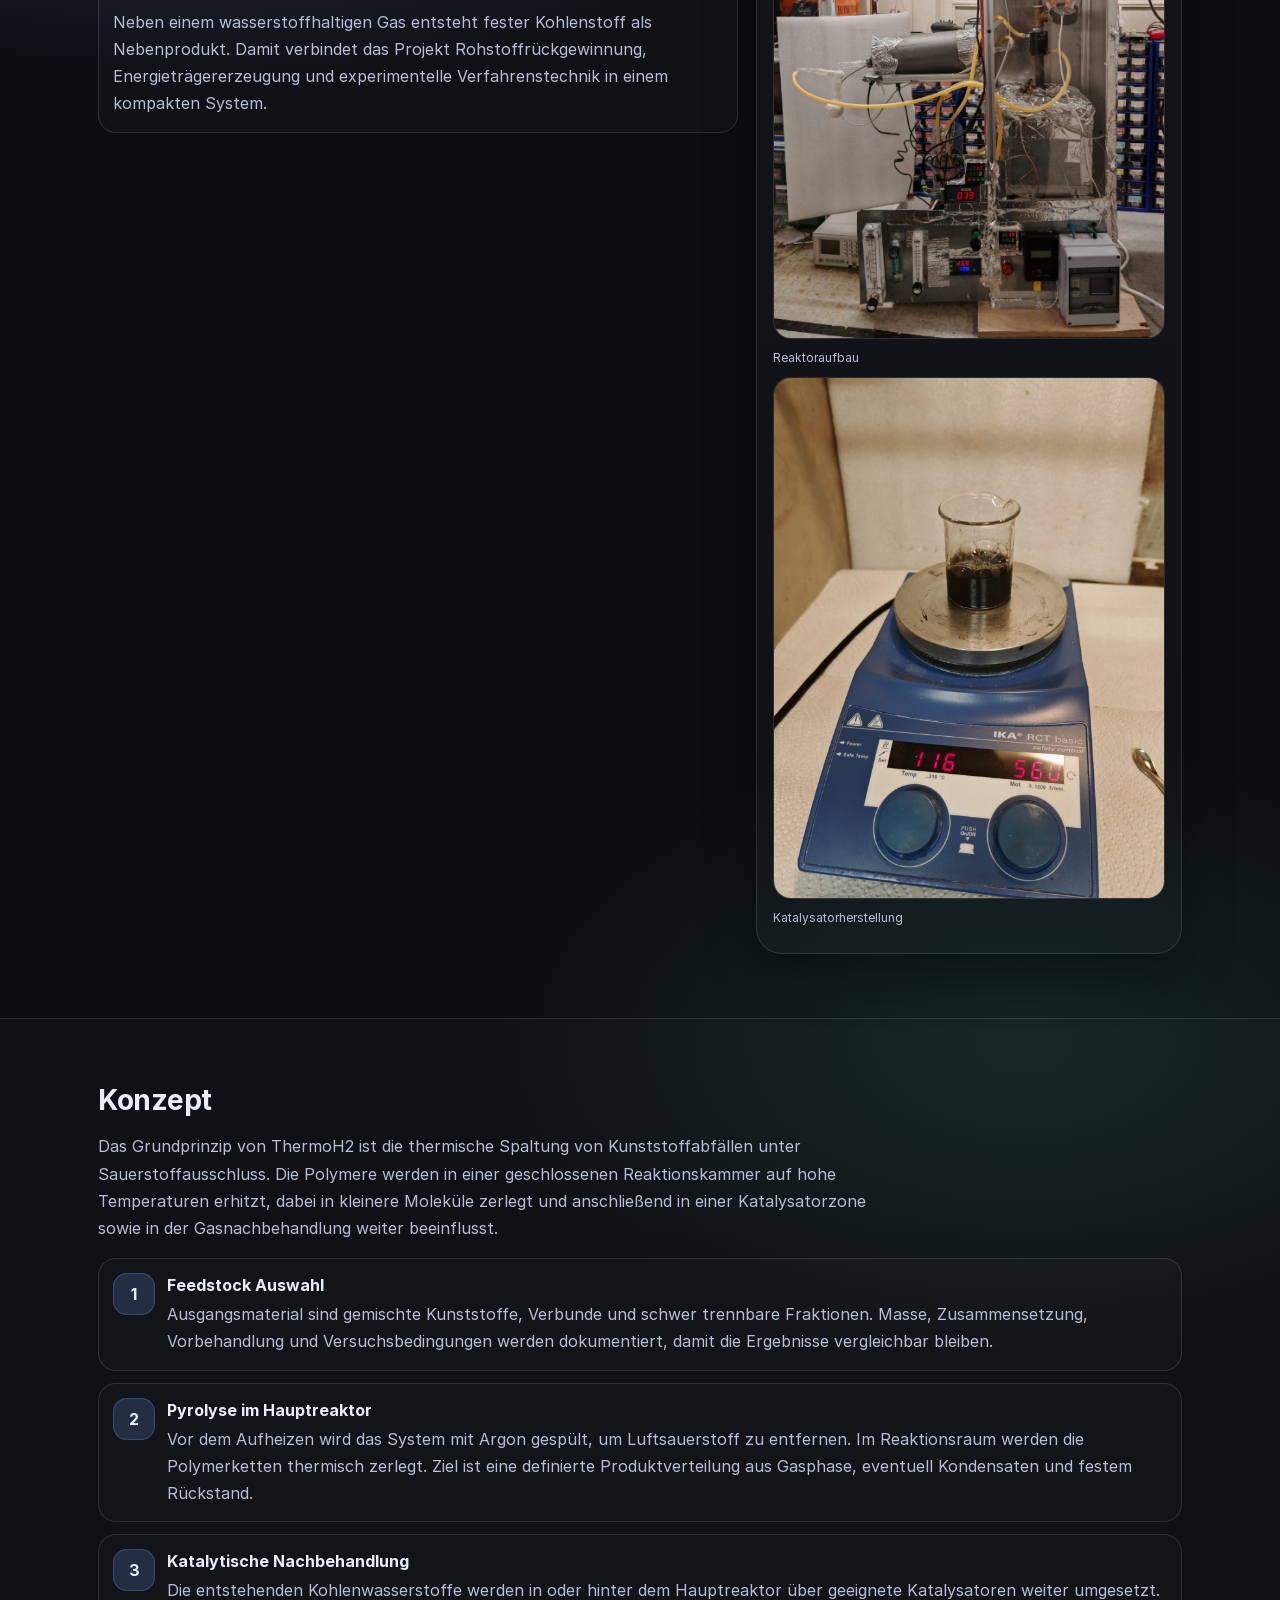
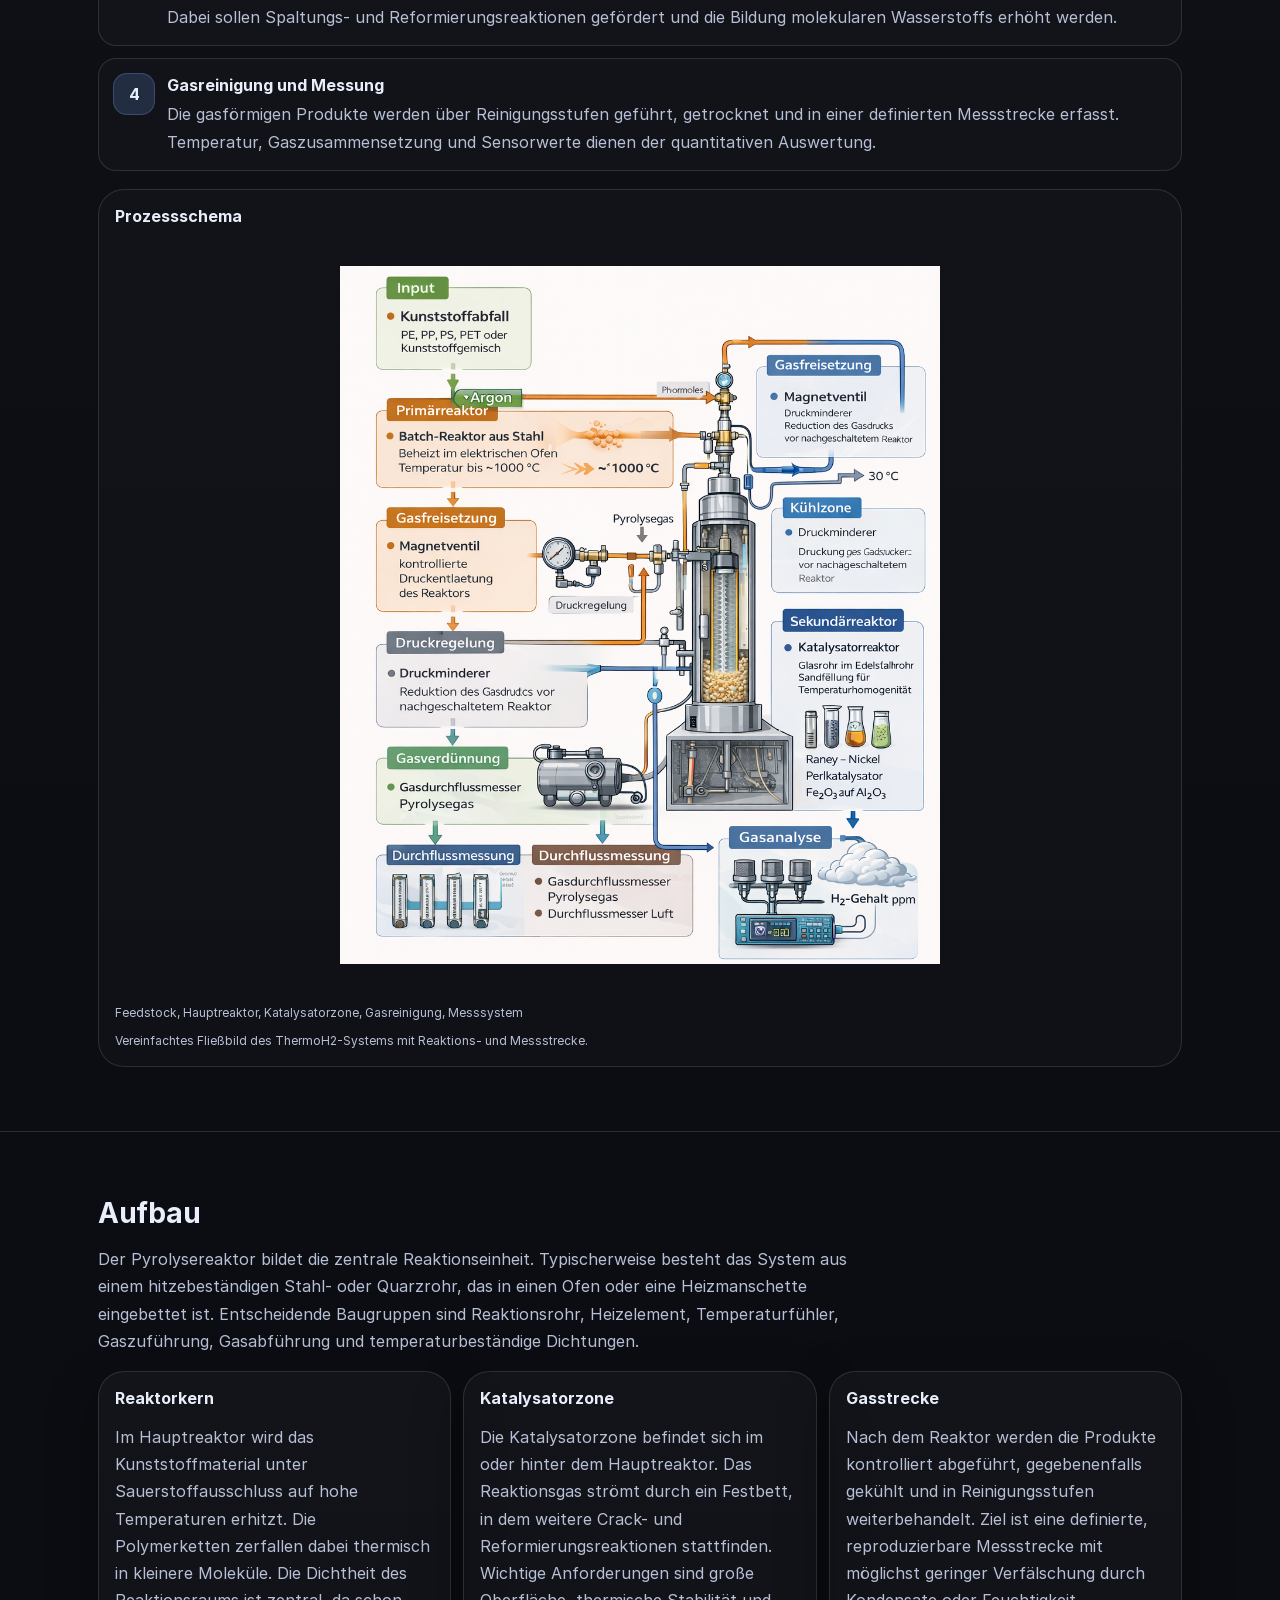
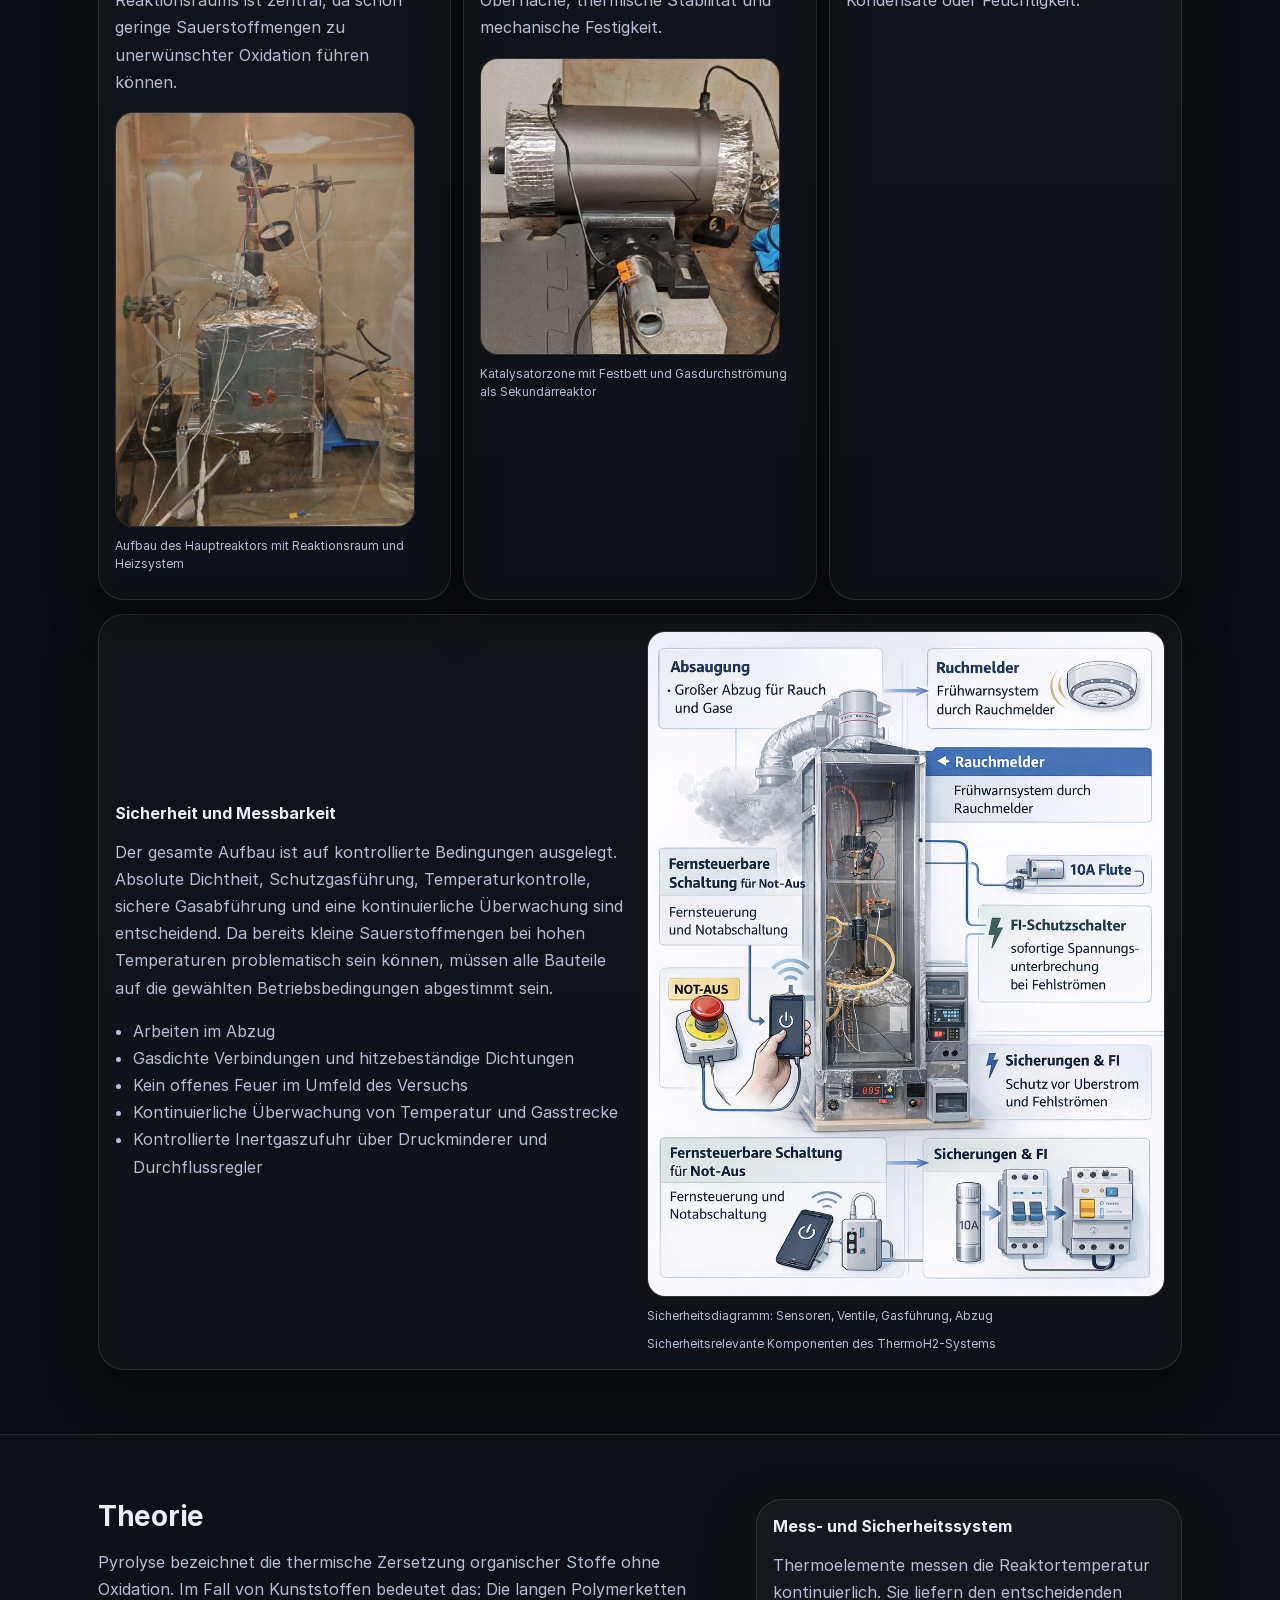
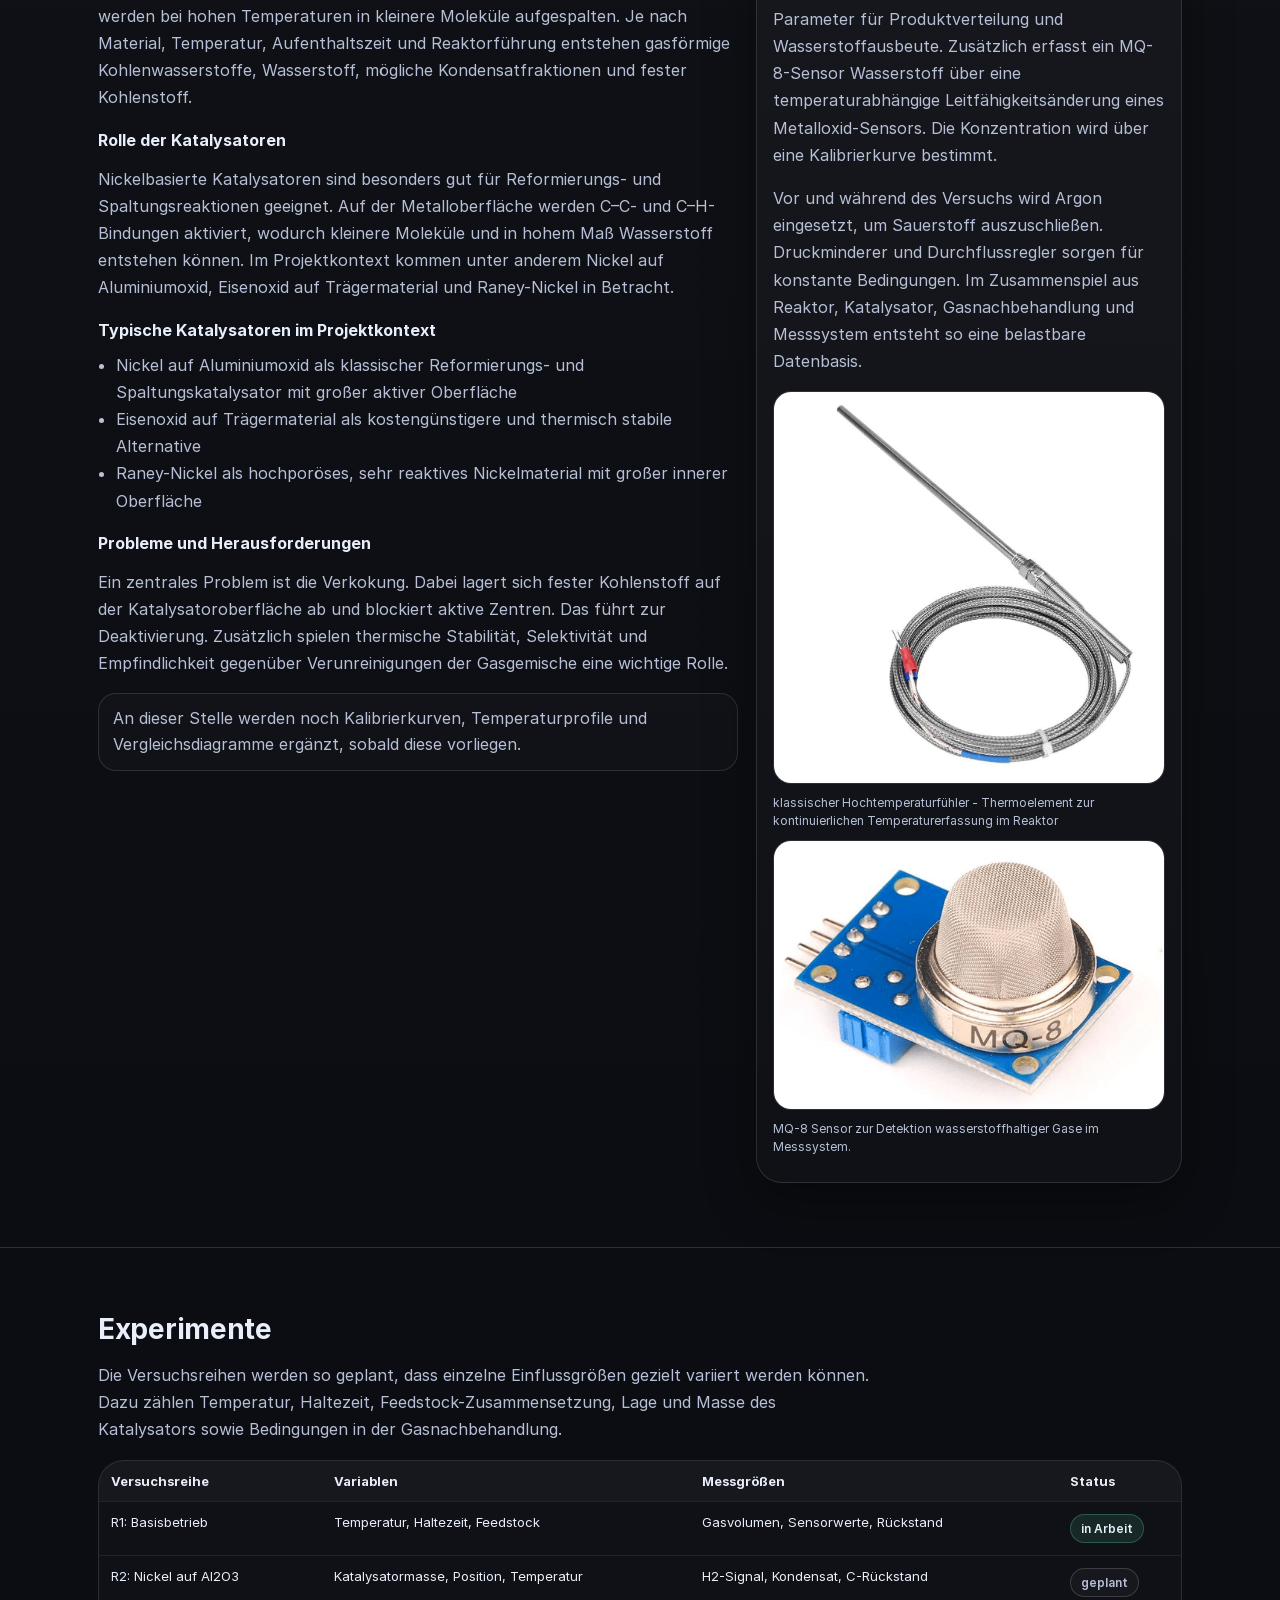
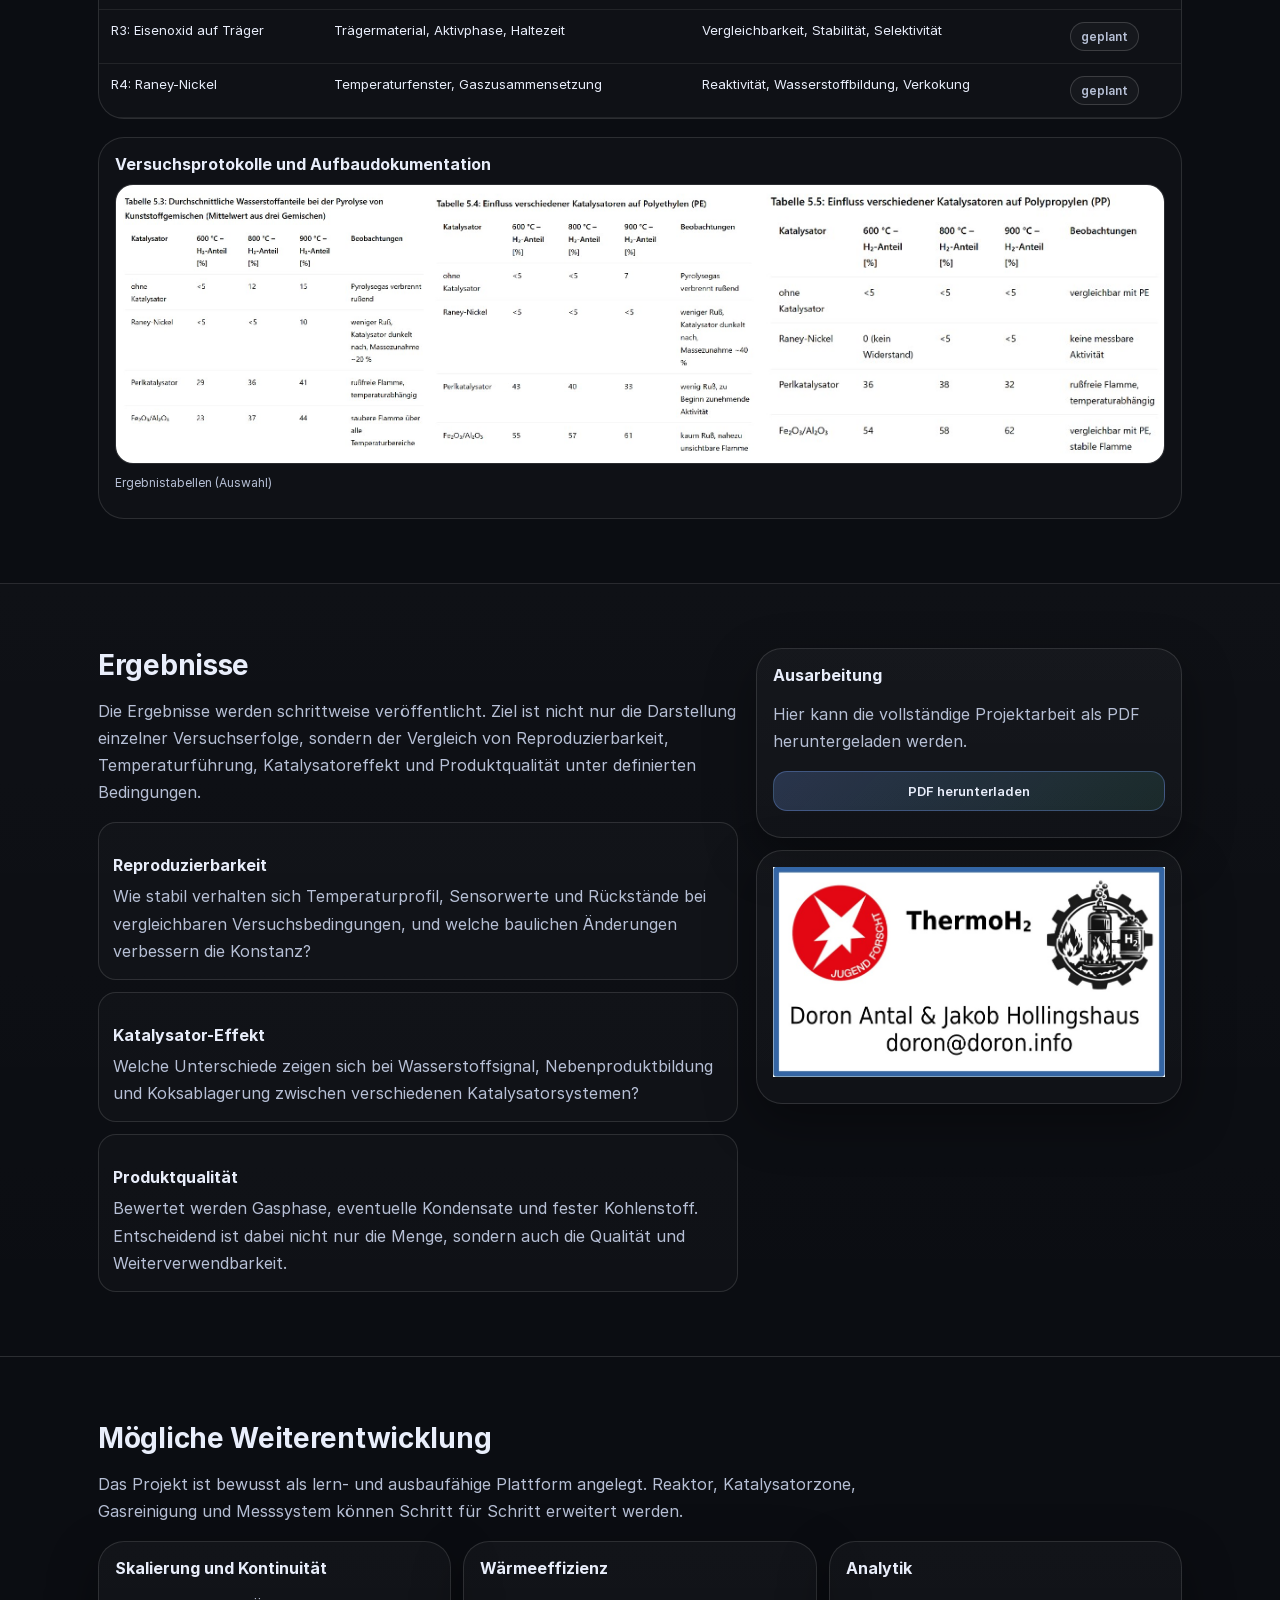
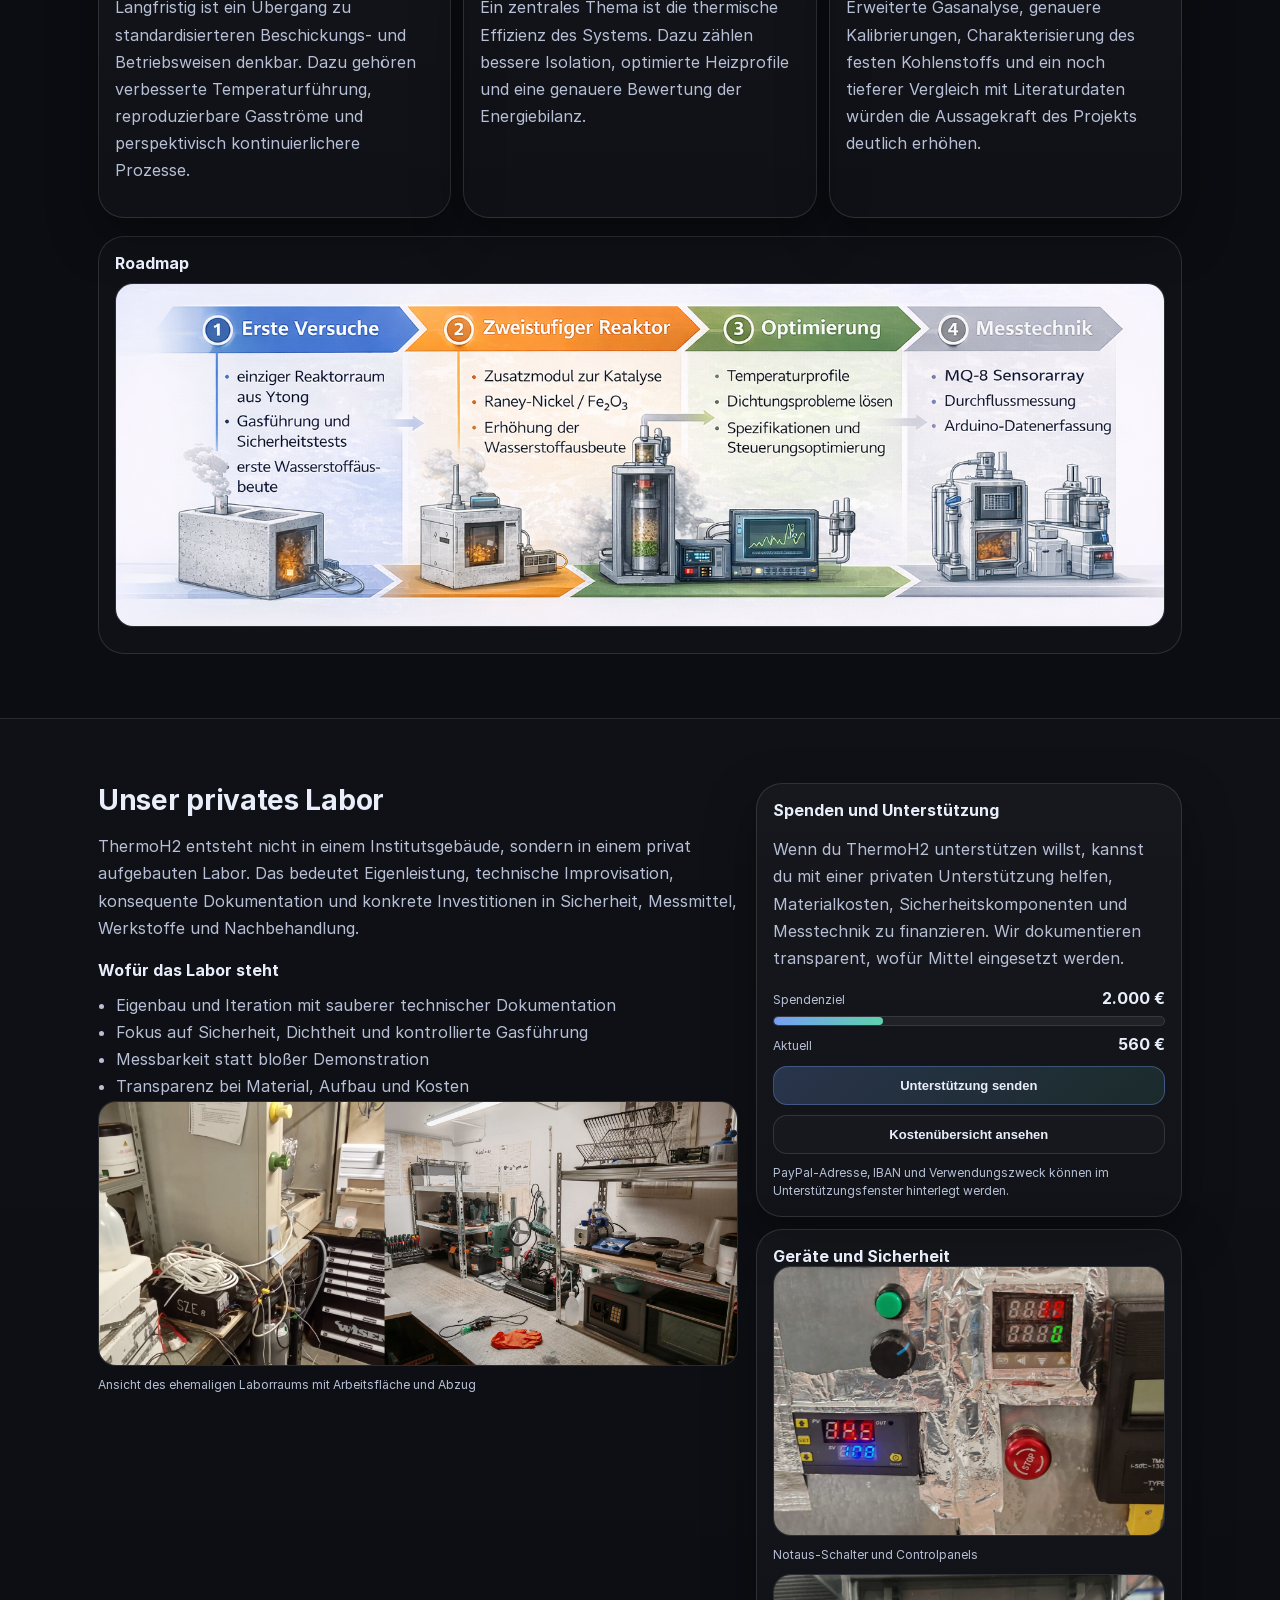
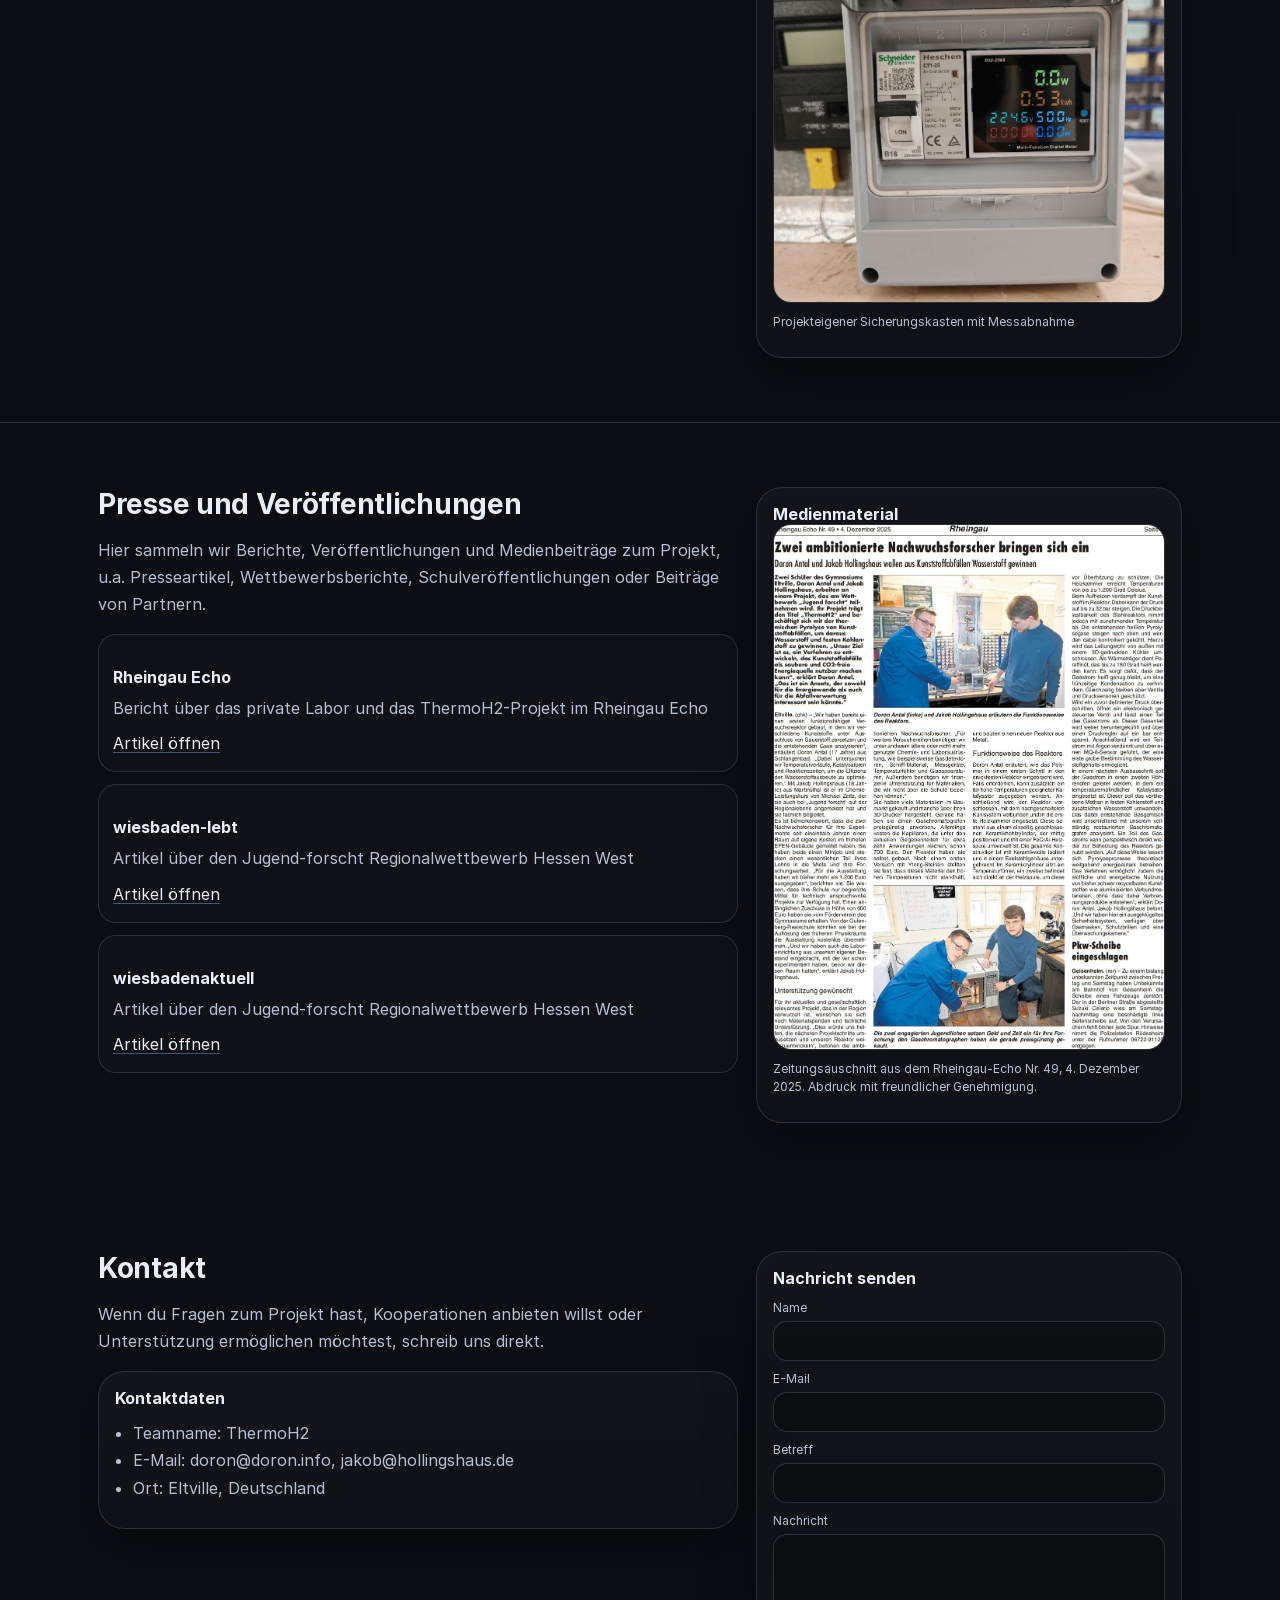
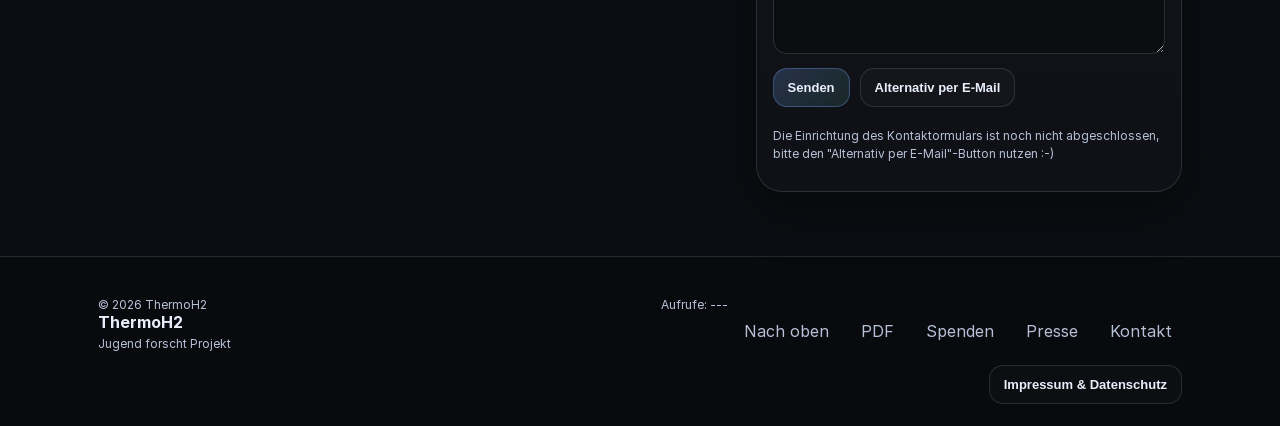
==== commit 328696f6: "Update index.html" ====
--- a/index.html
+++ b/index.html
@@ -670,7 +670,7 @@
       <div class="container footer-bottom">
         <div>© <span id="year"></span> ThermoH2</div>
         <div class="footer-counter">Aufrufe: <span id="visitorCount">---</span></div>
-        <div class="footer-note">Impressum und Datenschutz optional ergänzen</div>
+        <div class="footer-note"></div>
       </div>
       <div class="container footer-inner">
         <div>
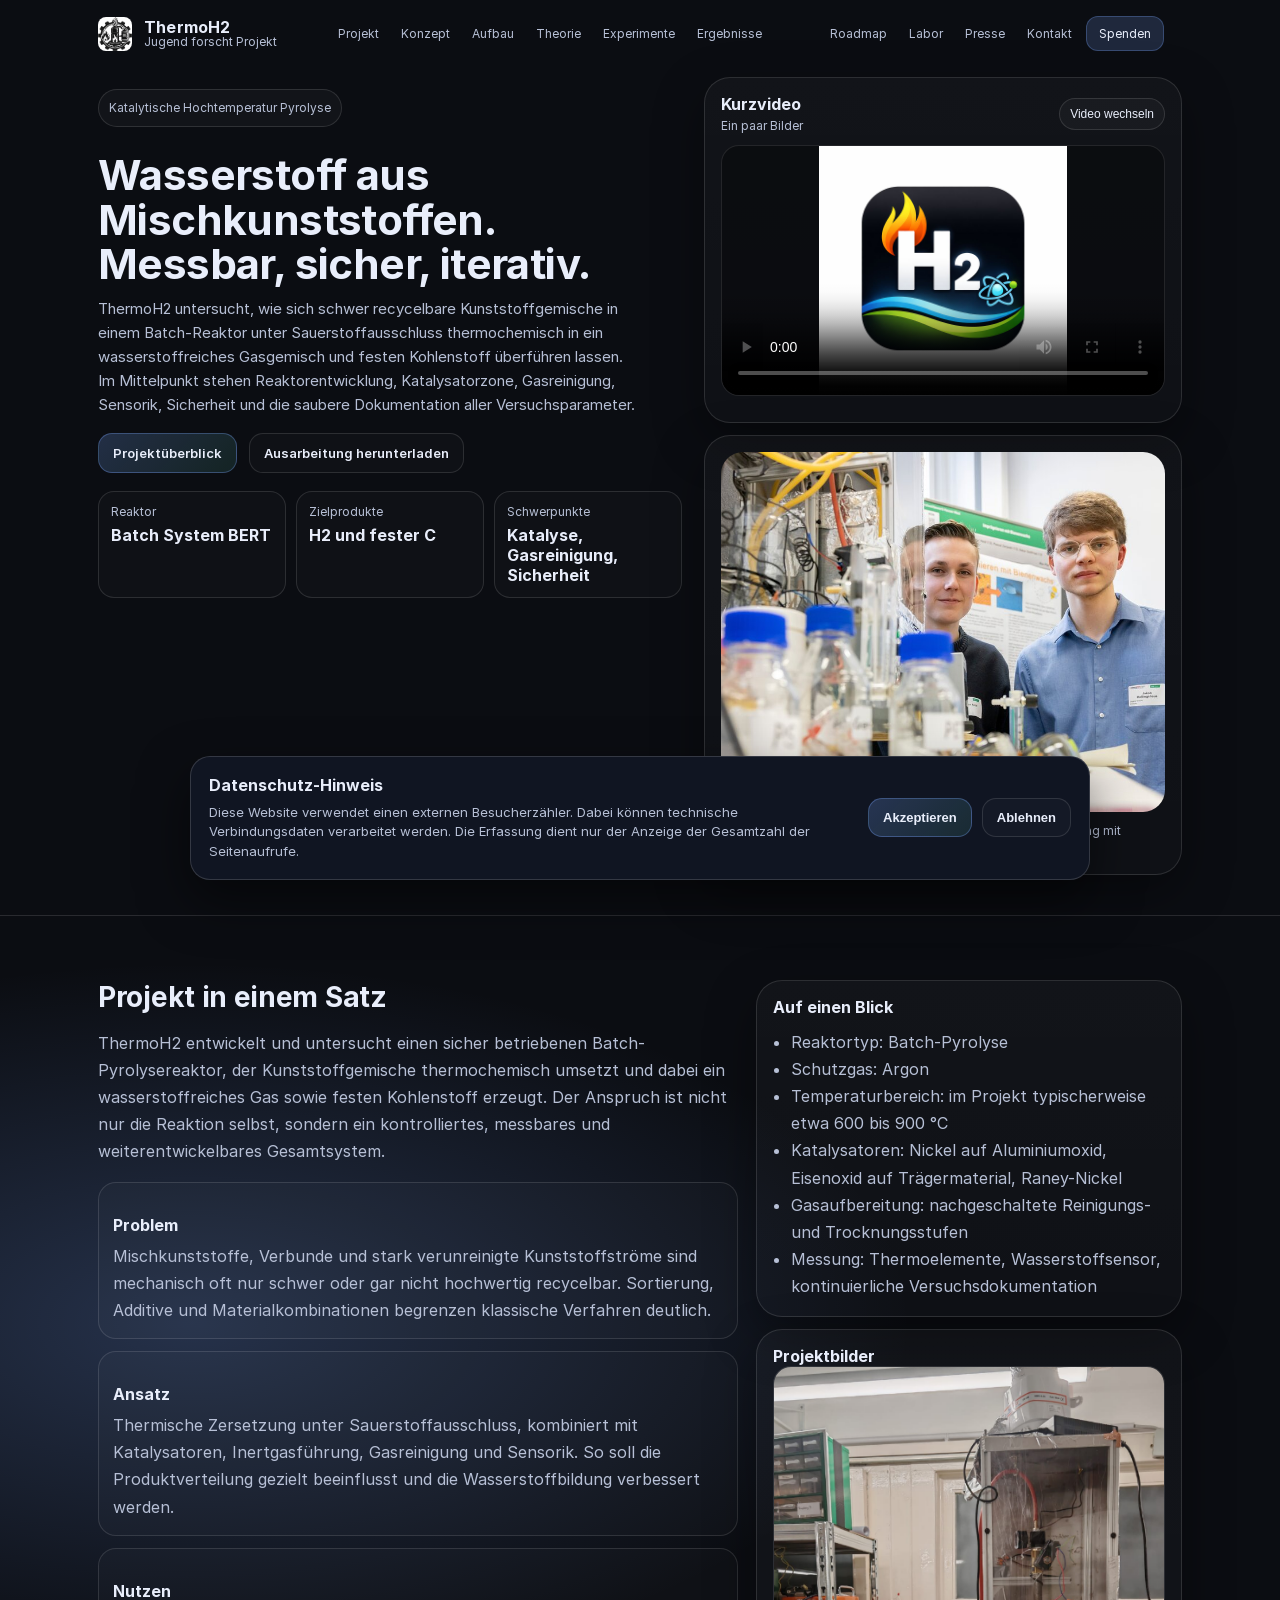
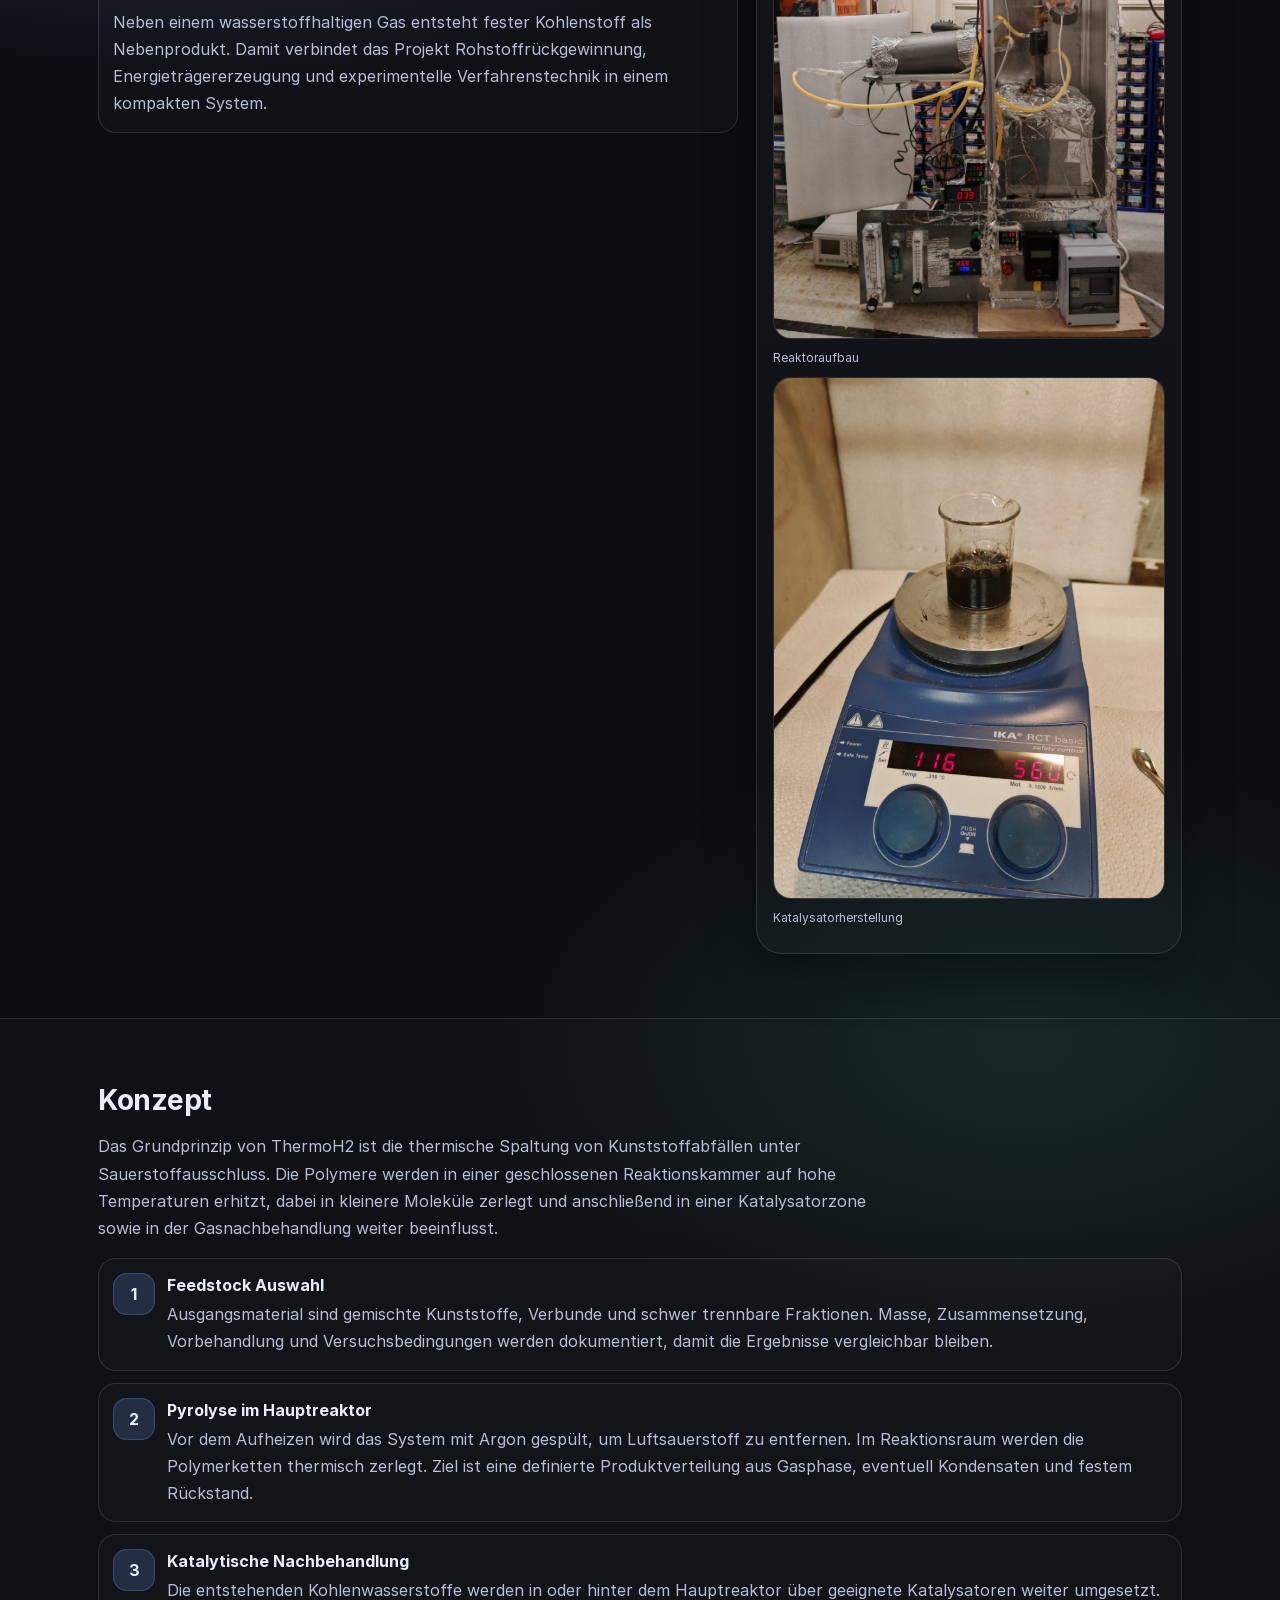
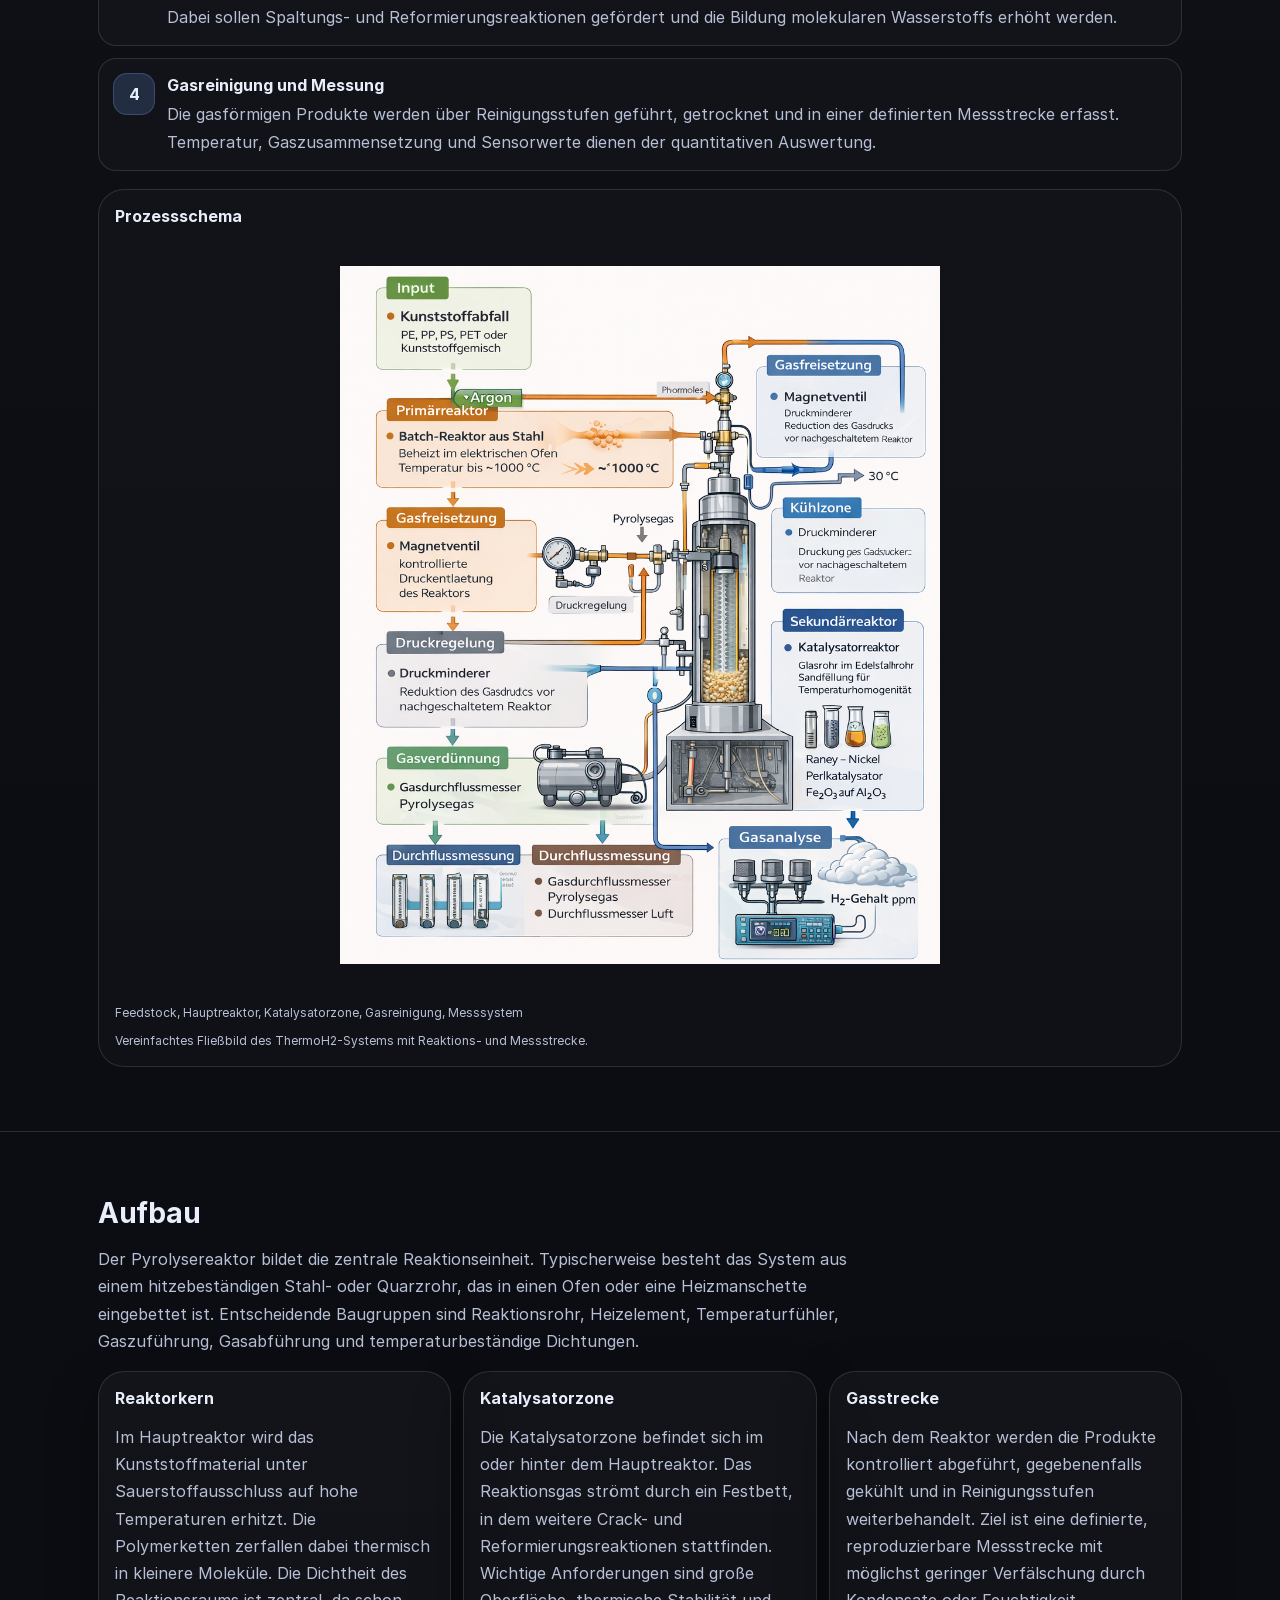
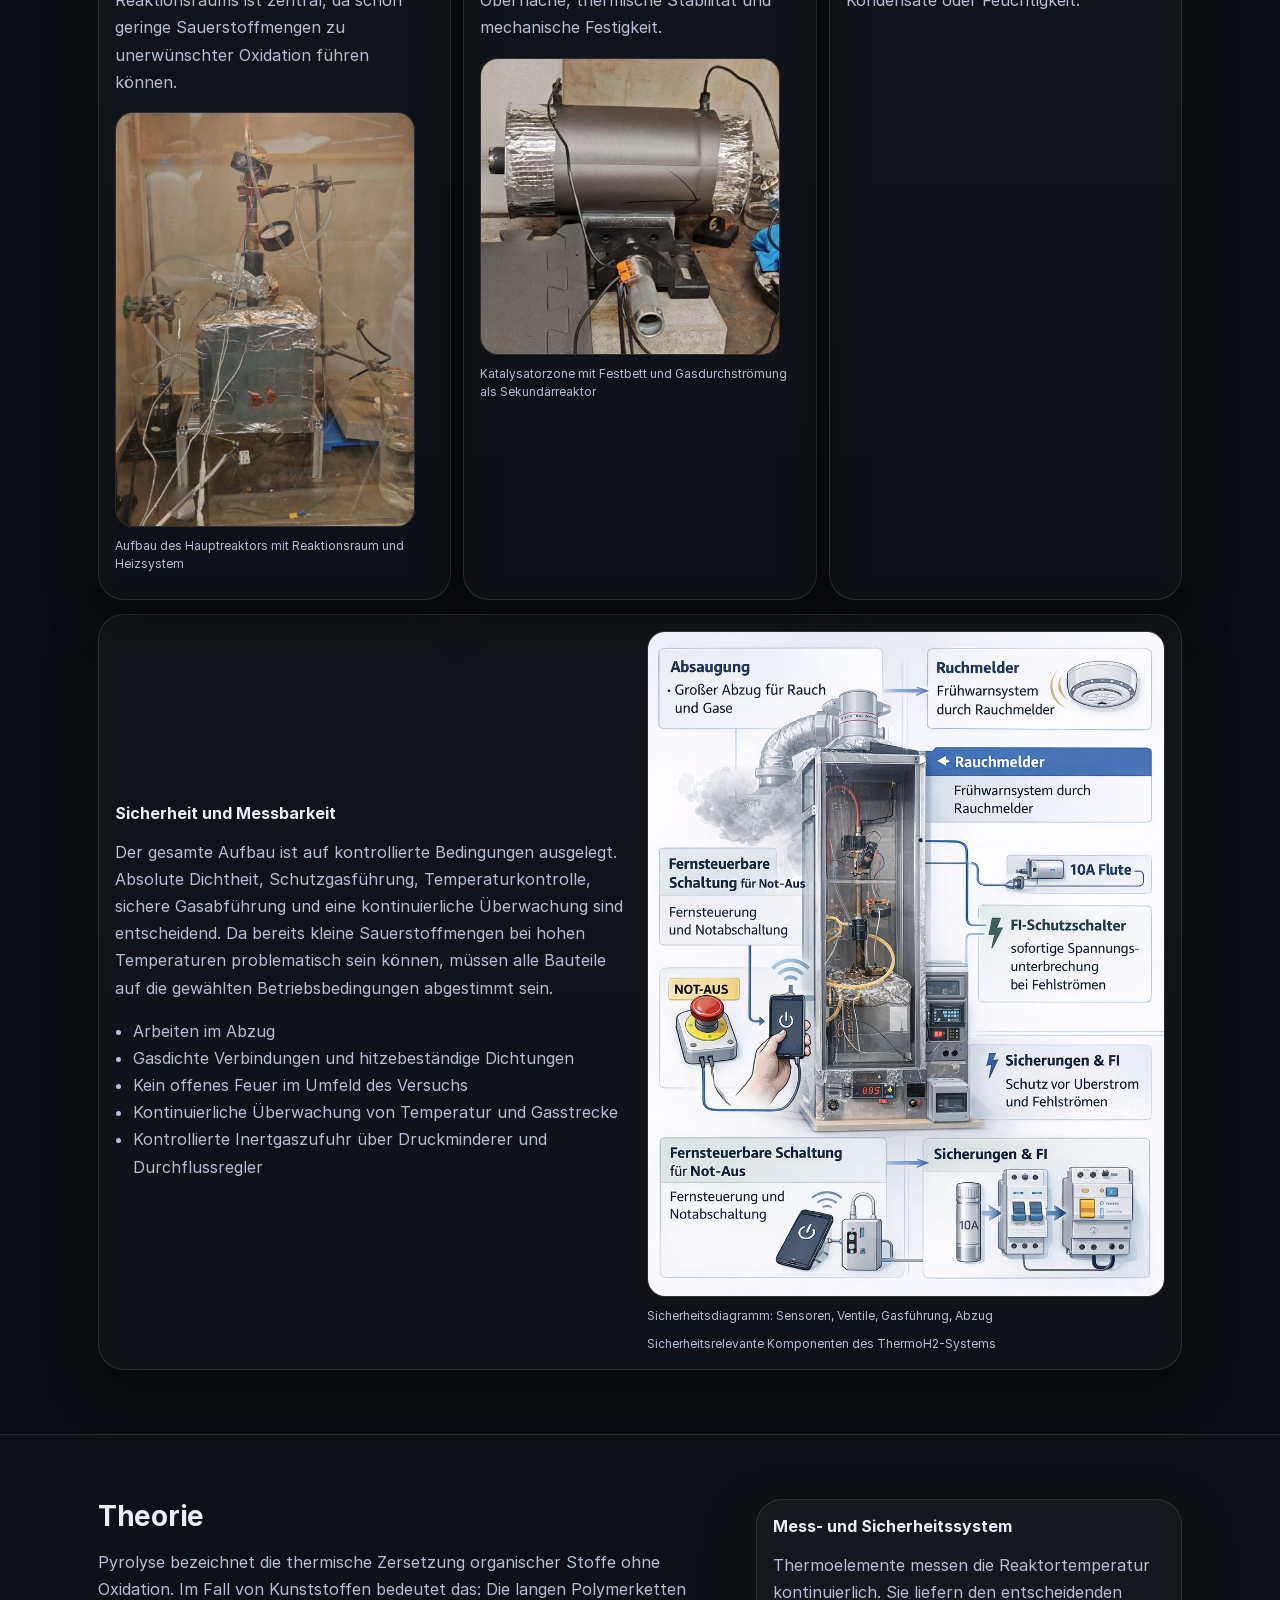
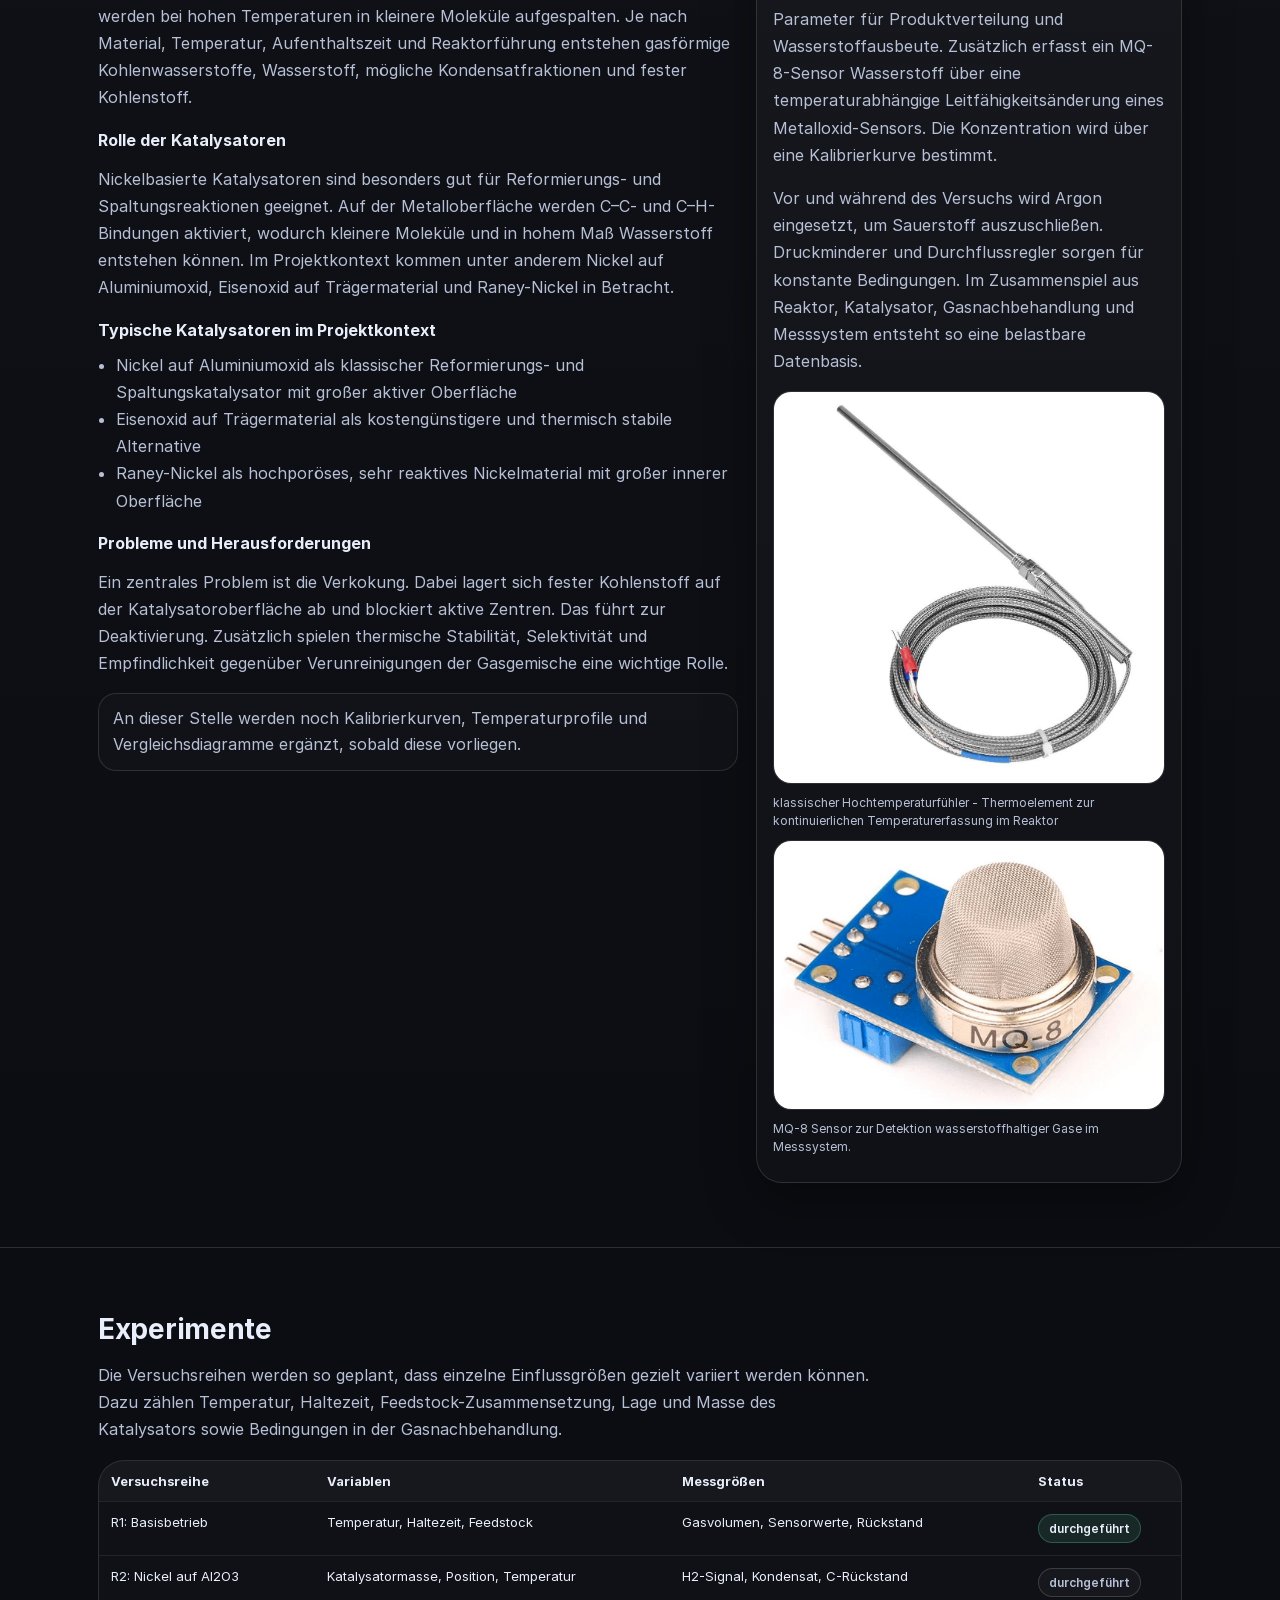
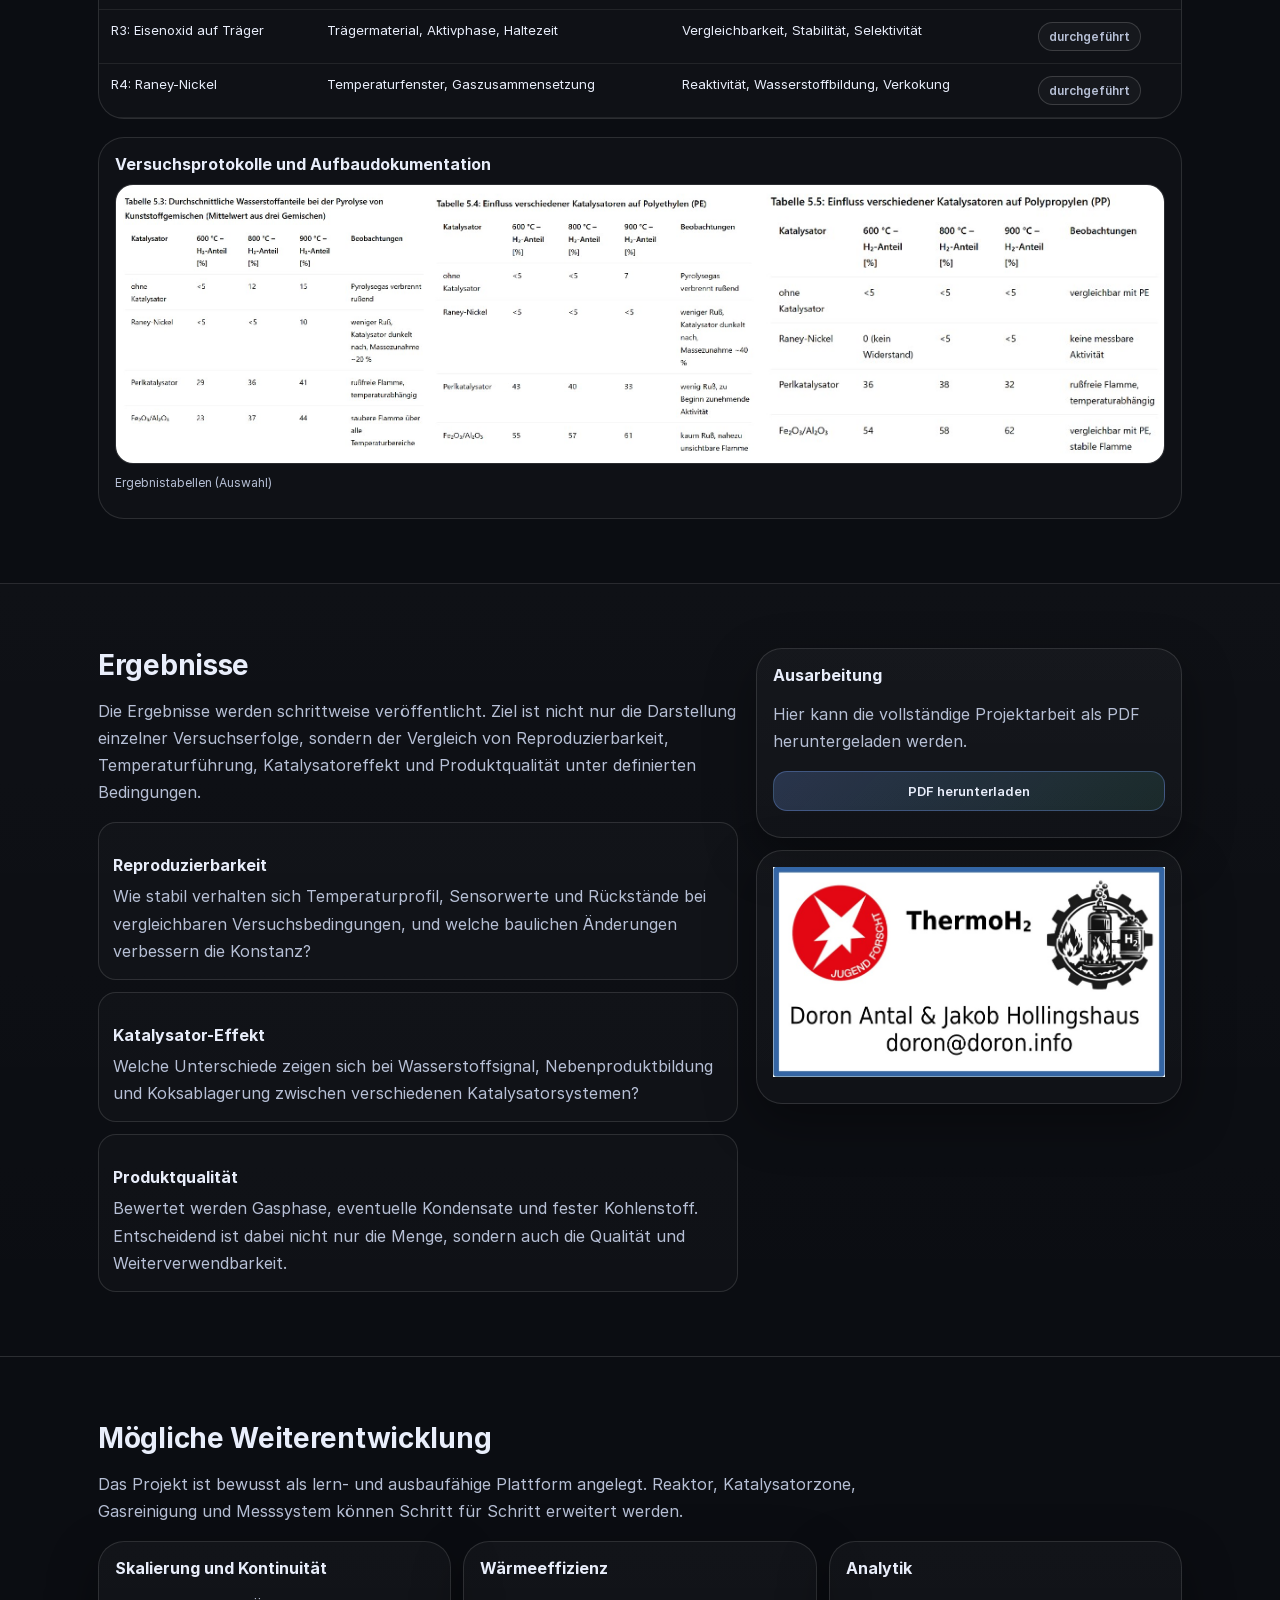
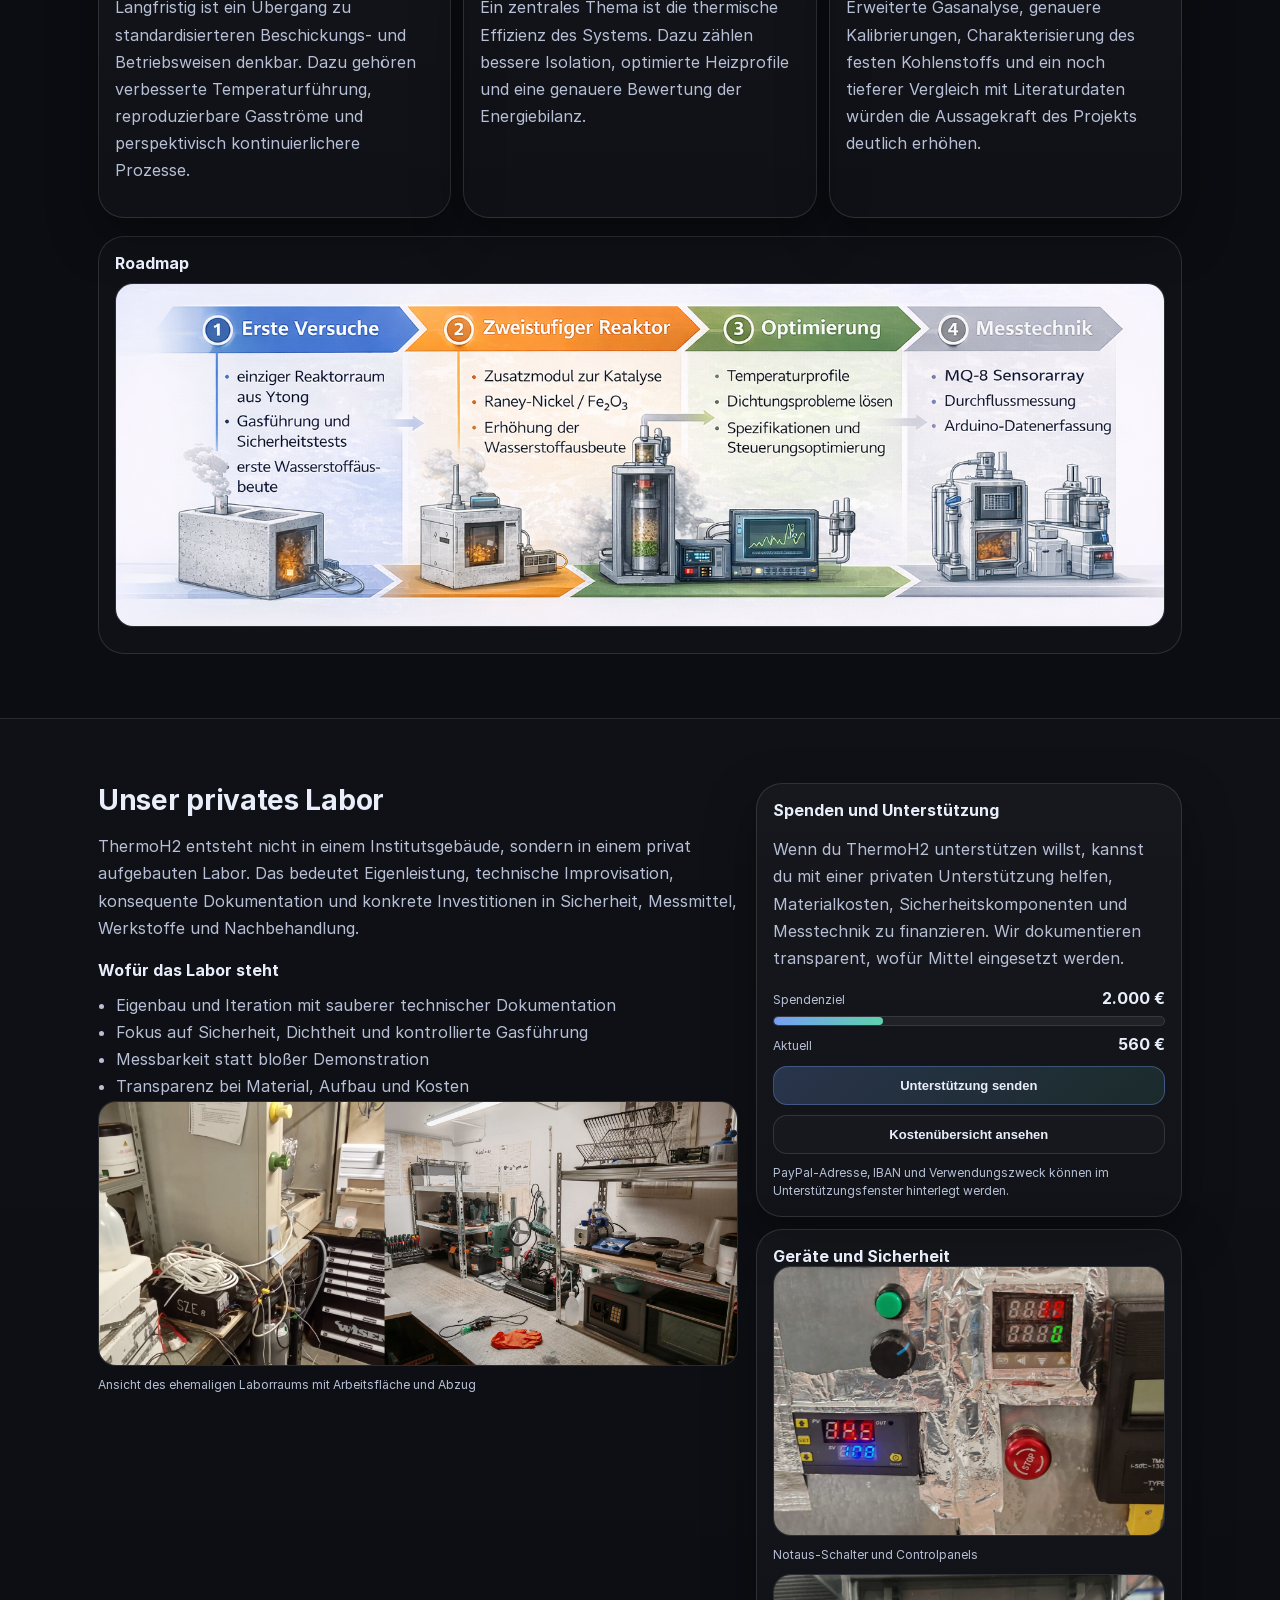
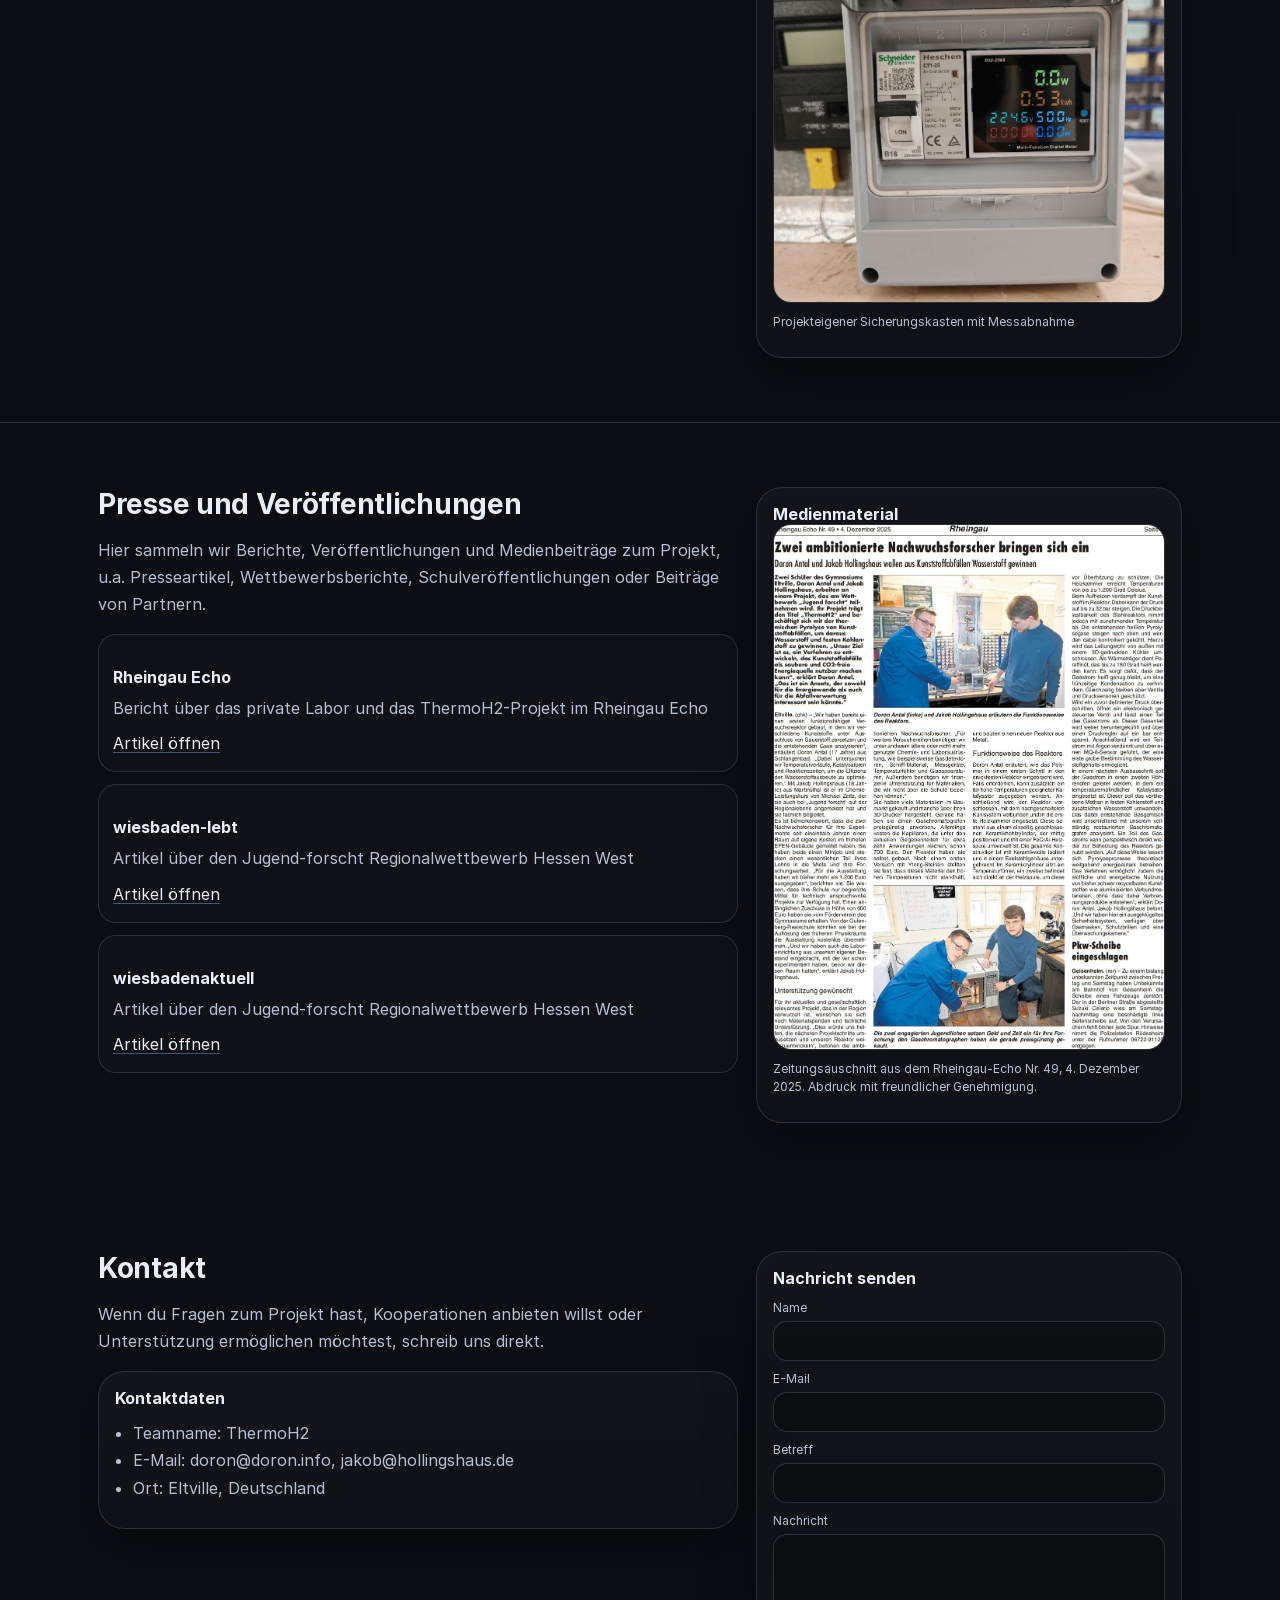
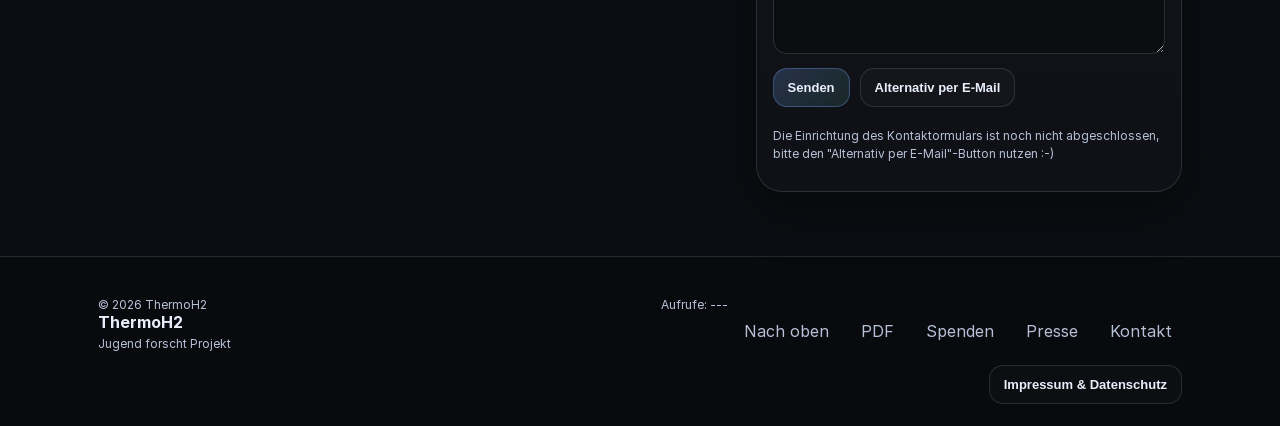
==== commit 23c2de67: "Update index.html" ====
--- a/index.html
+++ b/index.html
@@ -376,25 +376,25 @@
                   <td>R1: Basisbetrieb</td>
                   <td>Temperatur, Haltezeit, Feedstock</td>
                   <td>Gasvolumen, Sensorwerte, Rückstand</td>
-                  <td><span class="pill">in Arbeit</span></td>
+                  <td><span class="pill">durchgeführt</span></td>
                 </tr>
                 <tr>
                   <td>R2: Nickel auf Al2O3</td>
                   <td>Katalysatormasse, Position, Temperatur</td>
                   <td>H2-Signal, Kondensat, C-Rückstand</td>
-                  <td><span class="pill ghost">geplant</span></td>
+                  <td><span class="pill ghost">durchgeführt</span></td>
                 </tr>
                 <tr>
                   <td>R3: Eisenoxid auf Träger</td>
                   <td>Trägermaterial, Aktivphase, Haltezeit</td>
                   <td>Vergleichbarkeit, Stabilität, Selektivität</td>
-                  <td><span class="pill ghost">geplant</span></td>
+                  <td><span class="pill ghost">durchgeführt</span></td>
                 </tr>
                 <tr>
                   <td>R4: Raney-Nickel</td>
                   <td>Temperaturfenster, Gaszusammensetzung</td>
                   <td>Reaktivität, Wasserstoffbildung, Verkokung</td>
-                  <td><span class="pill ghost">geplant</span></td>
+                  <td><span class="pill ghost">durchgeführt</span></td>
                 </tr>
               </tbody>
             </table>
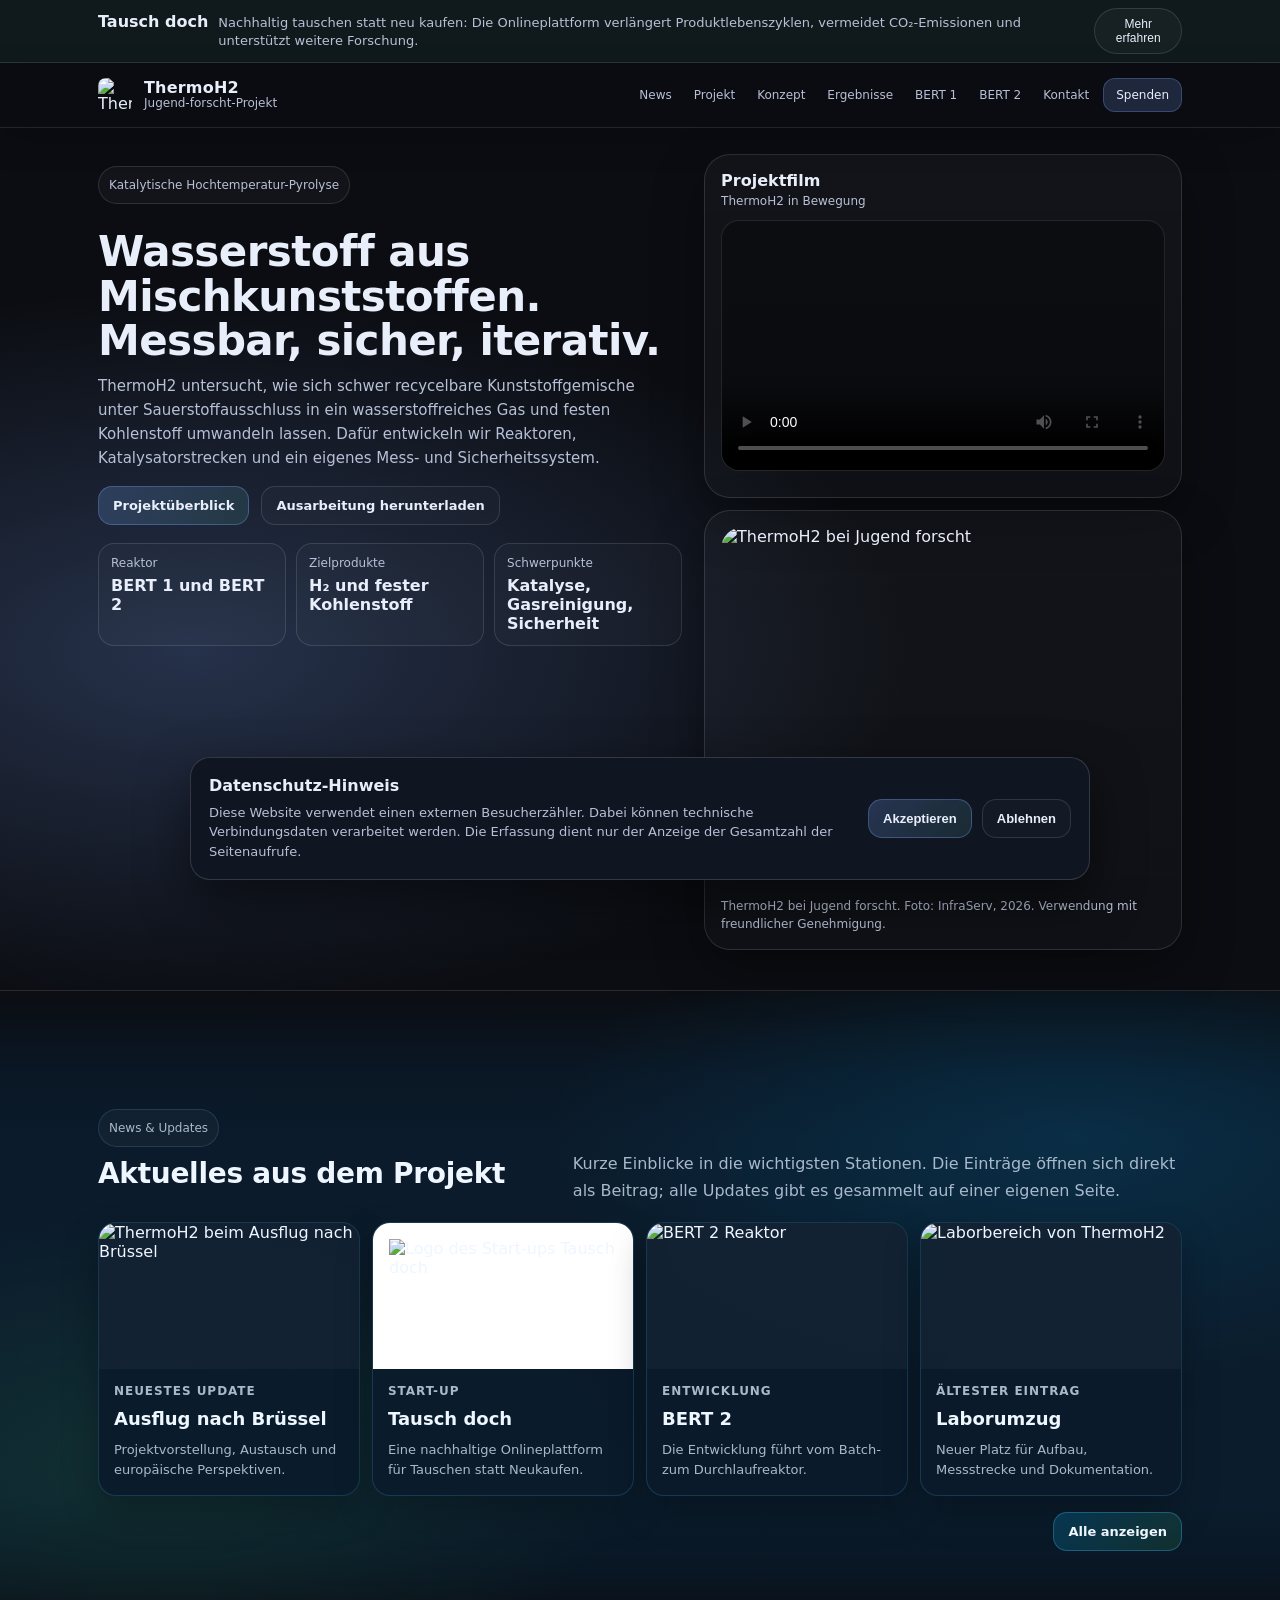
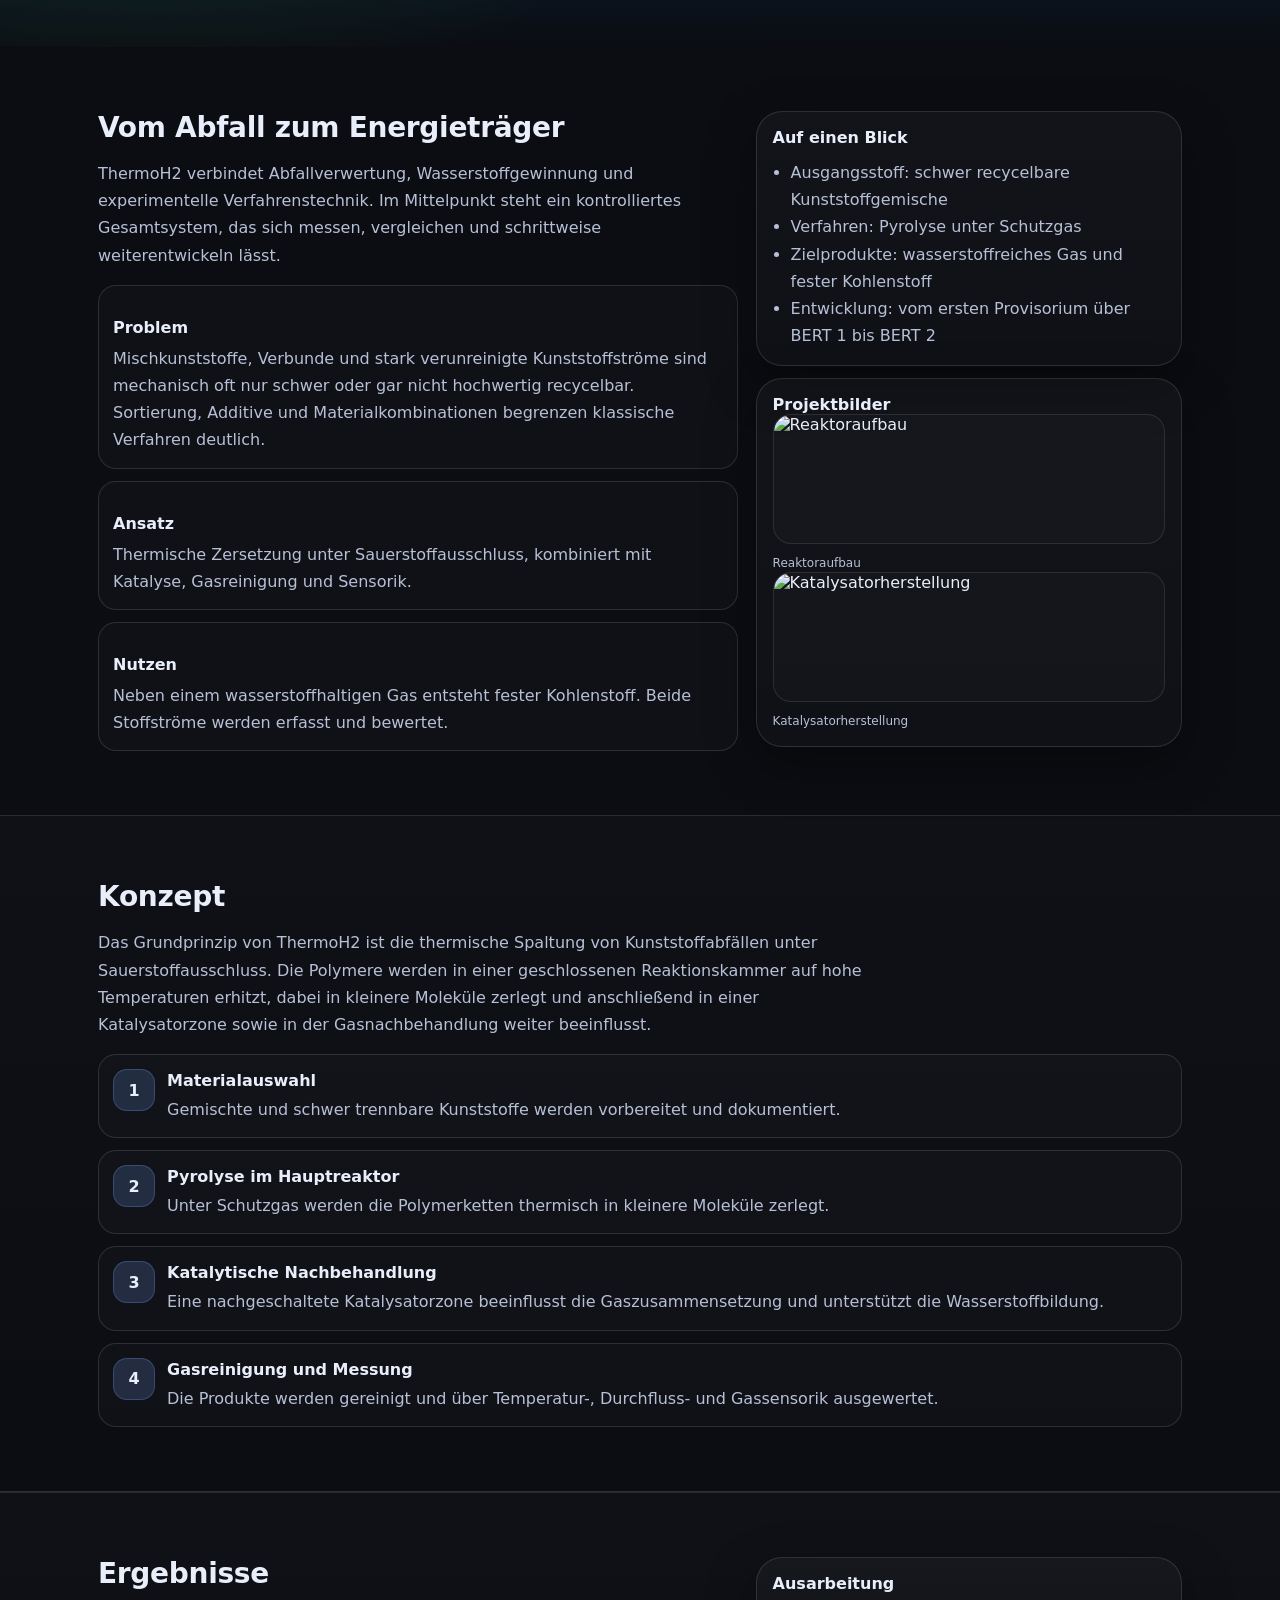
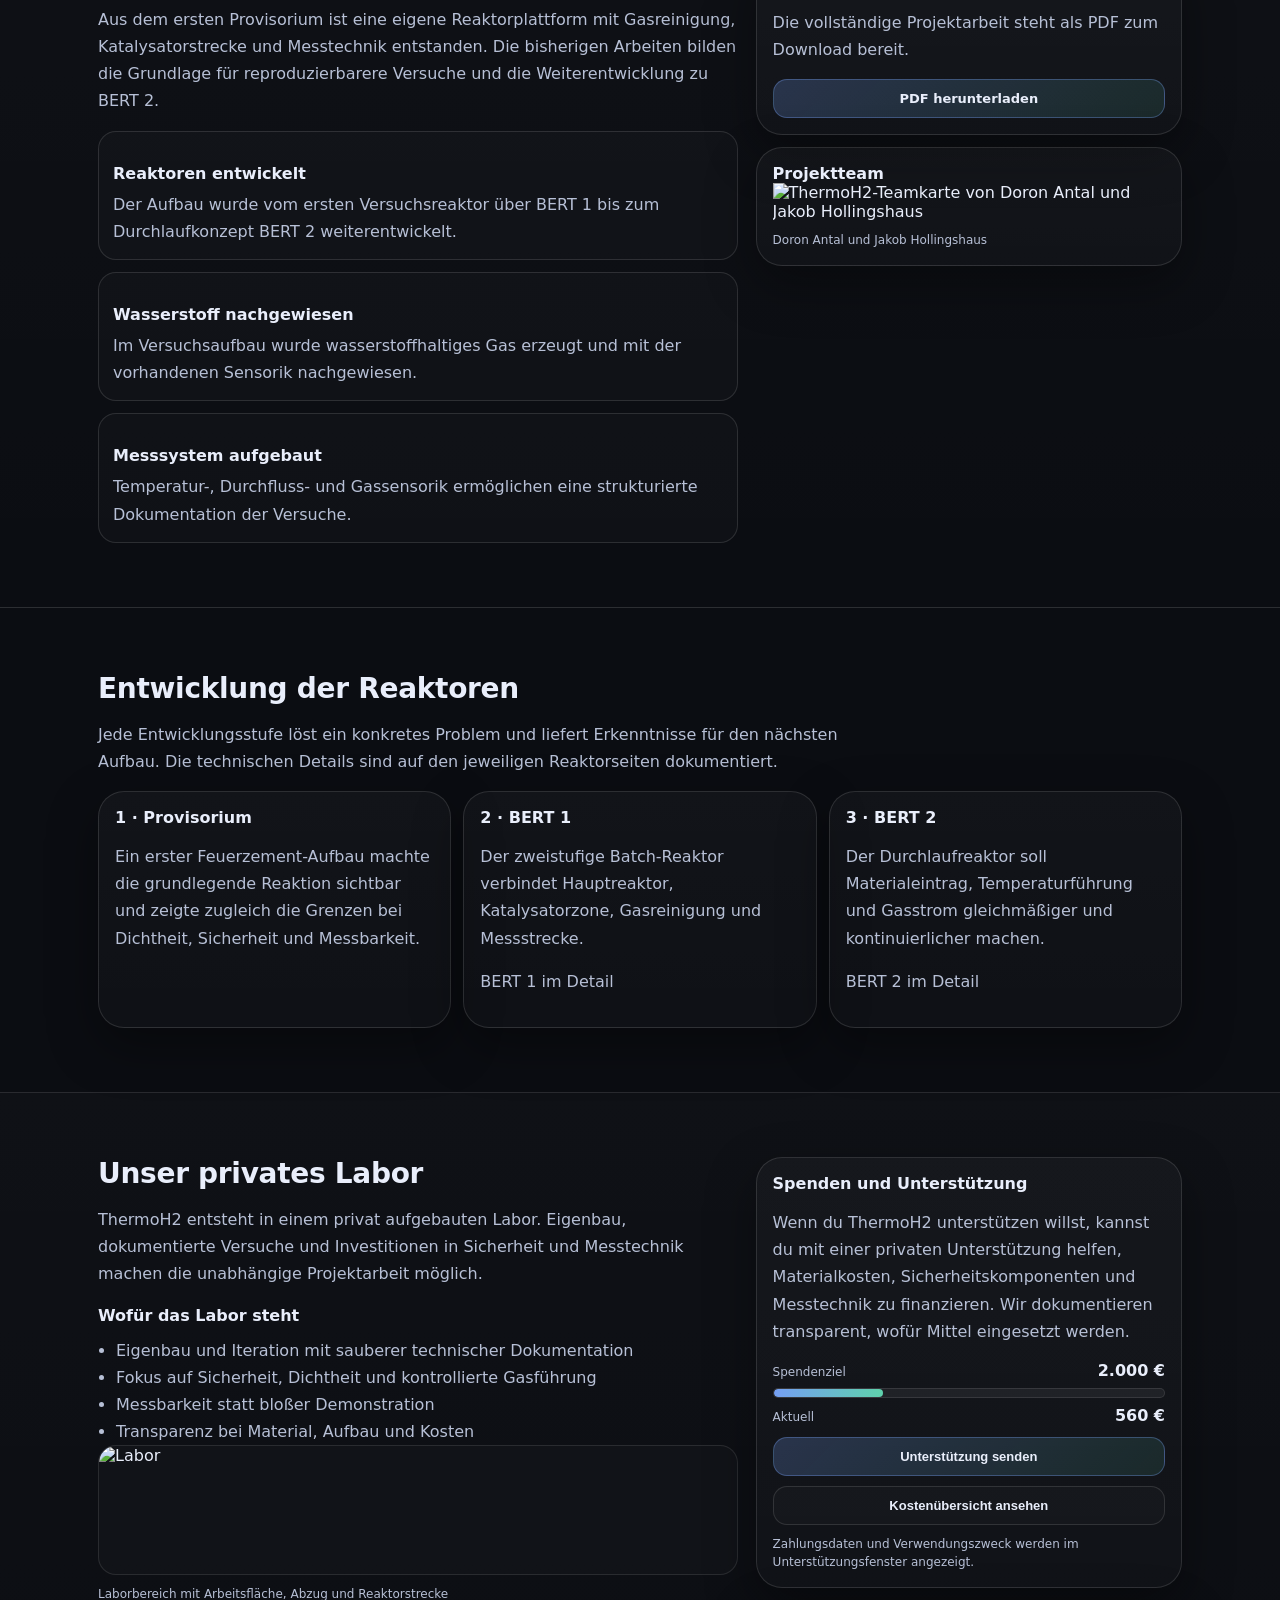
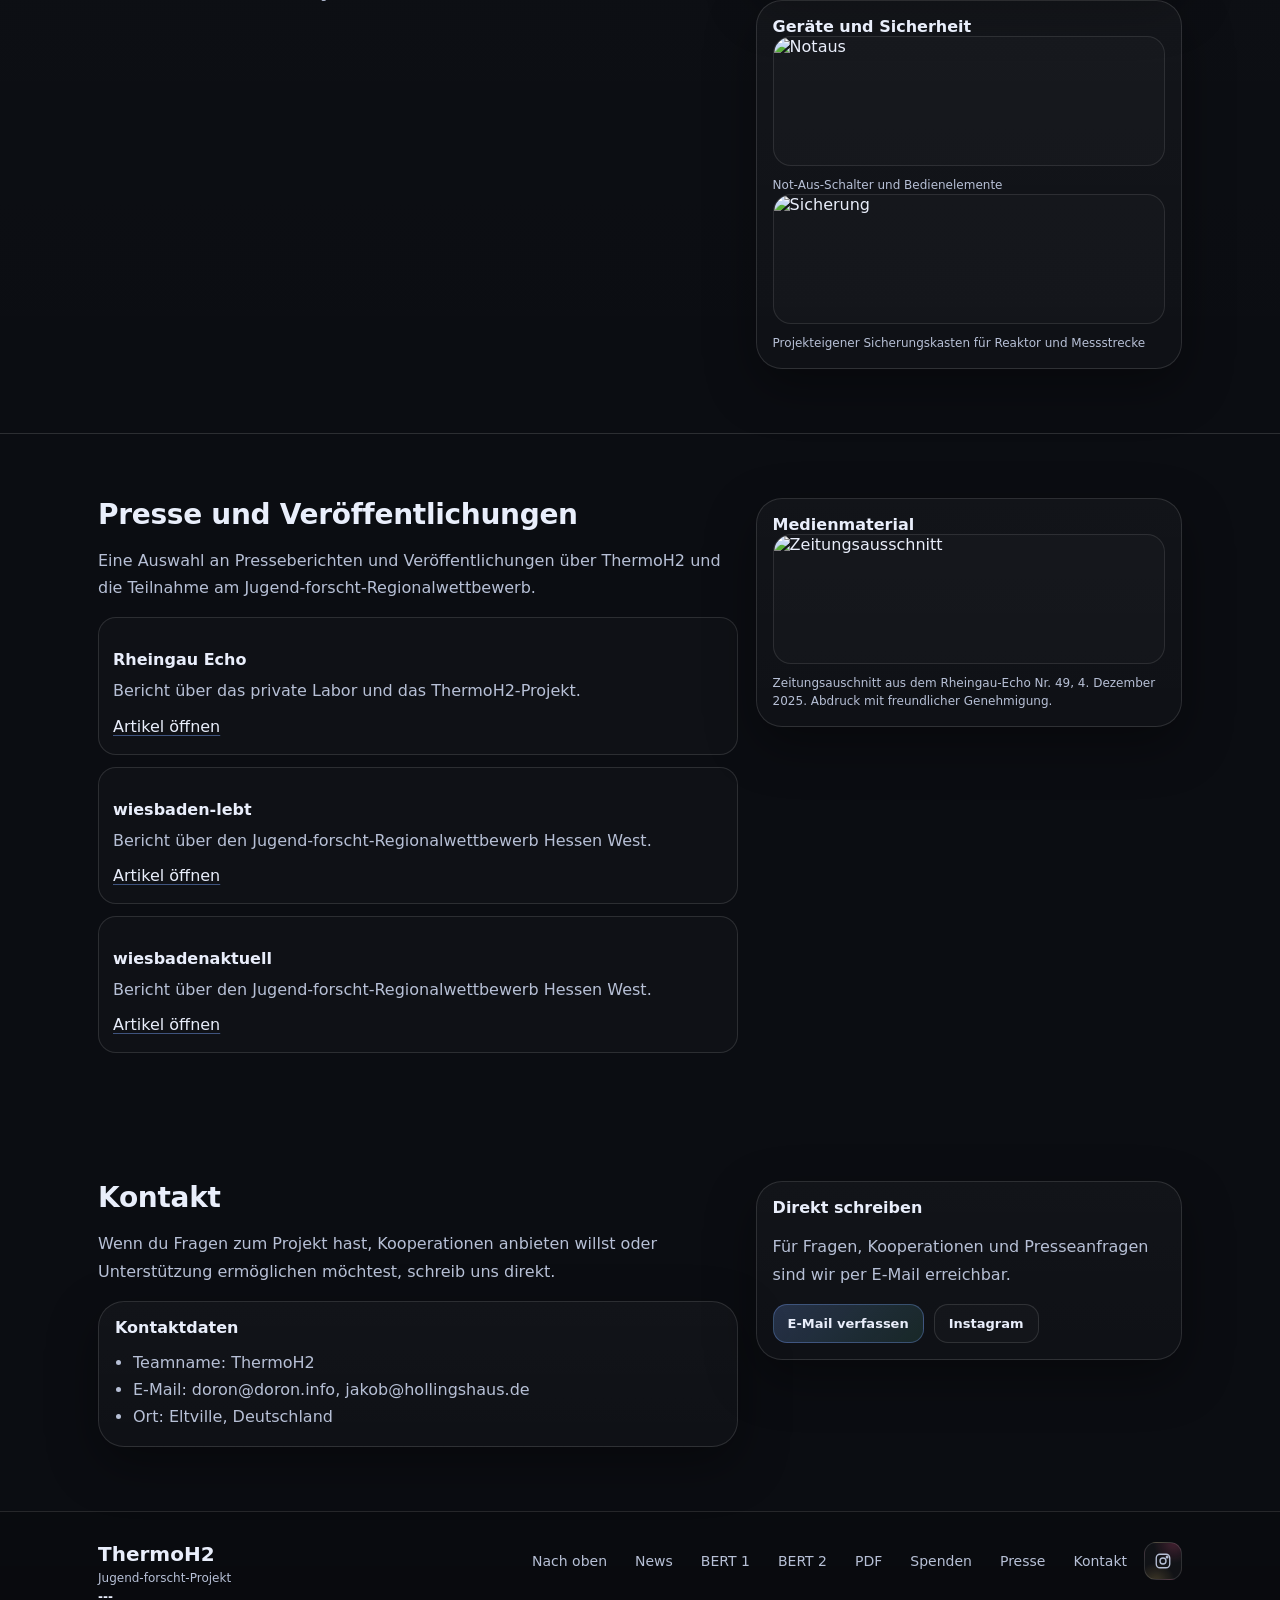
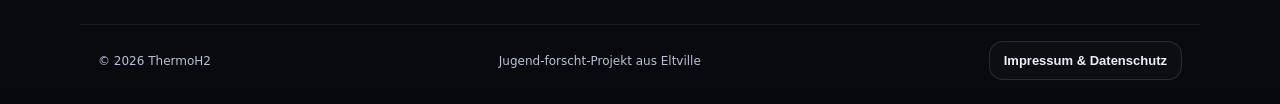
==== commit 96d17c99: "Add files via upload" ====
--- a/index.html
+++ b/index.html
@@ -4,7 +4,7 @@
     <meta charset="utf-8" />
     <meta name="viewport" content="width=device-width, initial-scale=1" />
     <title>ThermoH2 | Jugend forscht</title>
-    <meta name="description" content="ThermoH2: Katalytische Hochtemperatur-Pyrolyse gemischter Kunststoffe zur Erzeugung von Wasserstoff und festem Kohlenstoff. Projektüberblick, Aufbau, Theorie, Ergebnisse, Labor, Presse, Unterstützung und Kontakt." />
+    <meta name="description" content="ThermoH2: Katalytische Hochtemperatur-Pyrolyse gemischter Kunststoffe zur Erzeugung von Wasserstoff und festem Kohlenstoff. Projektüberblick, Ergebnisse, Reaktoren, Presse und Kontakt." />
     <link rel="stylesheet" href="style.css" />
     <link rel="icon" type="image/png" href="assets/favicon.png" />
   </head>
@@ -29,16 +29,26 @@
           </button>
         </div>
       </div>
-    </div>
-    <a class="skip" href="#main">Zum Inhalt</a>
-
-    <header class="site-header" id="top">
-      <div class="container nav">
-        <a class="brand" href="#top" aria-label="ThermoH2 Start">
+    </div>
+    <a class="skip" href="#main">Zum Inhalt</a>
+
+    <section class="top-campaign" aria-label="Tausch doch">
+      <div class="container top-campaign-inner">
+        <div>
+          <strong>Tausch doch</strong>
+          <span>Nachhaltig tauschen statt neu kaufen: Die Onlineplattform verlängert Produktlebenszyklen, vermeidet CO₂-Emissionen und unterstützt weitere Forschung.</span>
+        </div>
+        <button class="chip" type="button" data-news-open="tauschdoch">Mehr erfahren</button>
+      </div>
+    </section>
+
+    <div class="site-nav-sticky" id="top">
+      <div class="container nav">
+        <a class="brand" href="#top" aria-label="ThermoH2 Start">
           <img src="assets/TH2.png" alt="ThermoH2 Logo" class="brand-logo" />
           <span class="brand-text">
             <span class="brand-name">ThermoH2</span>
-            <span class="brand-sub">Jugend forscht Projekt</span>
+            <span class="brand-sub">Jugend-forscht-Projekt</span>
           </span>
         </a>
 
@@ -49,30 +59,27 @@
         </button>
 
         <nav class="nav-shell" aria-label="Hauptnavigation">
-          <div class="navlinks nav-main" id="navlinks">
-            <a href="#projekt">Projekt</a>
-            <a href="#konzept">Konzept</a>
-            <a href="#aufbau">Aufbau</a>
-            <a href="#theorie">Theorie</a>
-            <a href="#experimente">Experimente</a>
-            <a href="#ergebnisse">Ergebnisse</a>
-          </div>
-
-          <div class="navlinks nav-meta">
-            <a href="#weiterentwicklung">Roadmap</a>
-            <a href="#labor">Labor</a>
-            <a href="#presse">Presse</a>
-            <a href="#kontakt">Kontakt</a>
-            <a class="cta" href="#spenden">Spenden</a>
-          </div>
-        </nav>
-      </div>
-      <div class="container hero">
+          <div class="navlinks nav-main" id="navlinks">
+            <a href="#news">News</a>
+            <a href="#projekt">Projekt</a>
+            <a href="#konzept">Konzept</a>
+            <a href="#ergebnisse">Ergebnisse</a>
+            <a href="bert1.html">BERT 1</a>
+            <a href="bert2.html">BERT 2</a>
+            <a href="#kontakt">Kontakt</a>
+            <a class="cta" href="#spenden">Spenden</a>
+          </div>
+        </nav>
+      </div>
+    </div>
+
+    <header class="site-header">
+      <div class="container hero">
         <div class="hero-left">
-          <p class="kicker">Katalytische Hochtemperatur Pyrolyse</p>
-          <h1>Wasserstoff aus Mischkunststoffen. Messbar, sicher, iterativ.</h1>
-          <p class="lead">
-            ThermoH2 untersucht, wie sich schwer recycelbare Kunststoffgemische in einem Batch-Reaktor unter Sauerstoffausschluss thermochemisch in ein wasserstoffreiches Gasgemisch und festen Kohlenstoff überführen lassen. Im Mittelpunkt stehen Reaktorentwicklung, Katalysatorzone, Gasreinigung, Sensorik, Sicherheit und die saubere Dokumentation aller Versuchsparameter.
+          <p class="kicker">Katalytische Hochtemperatur-Pyrolyse</p>
+          <h1>Wasserstoff aus Mischkunststoffen. Messbar, sicher, iterativ.</h1>
+          <p class="lead">
+            ThermoH2 untersucht, wie sich schwer recycelbare Kunststoffgemische unter Sauerstoffausschluss in ein wasserstoffreiches Gas und festen Kohlenstoff umwandeln lassen. Dafür entwickeln wir Reaktoren, Katalysatorstrecken und ein eigenes Mess- und Sicherheitssystem.
           </p>
 
           <div class="hero-actions">
@@ -83,11 +90,11 @@
           <div class="hero-facts" role="list">
             <div class="fact" role="listitem">
               <div class="fact-top">Reaktor</div>
-              <div class="fact-bottom">Batch System BERT</div>
+              <div class="fact-bottom">BERT 1 und BERT 2</div>
             </div>
             <div class="fact" role="listitem">
               <div class="fact-top">Zielprodukte</div>
-              <div class="fact-bottom">H2 und fester C</div>
+              <div class="fact-bottom">H₂ und fester Kohlenstoff</div>
             </div>
             <div class="fact" role="listitem">
               <div class="fact-top">Schwerpunkte</div>
@@ -100,16 +107,15 @@
           <div class="card media-card">
             <div class="card-head">
               <div>
-                <div class="card-title">Kurzvideo</div>
-                <div class="card-sub">Ein paar Bilder</div>
-              </div>
-              <button class="chip" type="button" id="videoToggle">Video wechseln</button>
+                <div class="card-title">Projektfilm</div>
+                <div class="card-sub">ThermoH2 in Bewegung</div>
+              </div>
             </div>
 
             <div class="video-wrap" data-mode="file" id="videoWrap">
               <video class="video" controls preload="metadata" poster="assets/hero-poster.jpg">
                 <source src="assets/thermoh2.mp4" type="video/mp4" />
-                Dein Browser unterstützt das Video Tag nicht.
+                Dein Browser unterstützt das Video-Tag nicht.
               </video>
             </div>
 
@@ -127,14 +133,67 @@
         </div>
       </div>
     </header>
-
-    <main id="main">
-      <section class="section" id="projekt">
-        <div class="container grid2">
-          <div>
-            <h2>Projekt in einem Satz</h2>
-            <p>
-              ThermoH2 entwickelt und untersucht einen sicher betriebenen Batch-Pyrolysereaktor, der Kunststoffgemische thermochemisch umsetzt und dabei ein wasserstoffreiches Gas sowie festen Kohlenstoff erzeugt. Der Anspruch ist nicht nur die Reaktion selbst, sondern ein kontrolliertes, messbares und weiterentwickelbares Gesamtsystem.
+
+    <main id="main">
+      <section class="section news-section" id="news" aria-labelledby="newsTitle">
+        <div class="container">
+          <div class="news-head">
+            <div>
+              <p class="kicker">News &amp; Updates</p>
+              <h2 id="newsTitle">Aktuelles aus dem Projekt</h2>
+            </div>
+            <p class="section-lead">
+              Kurze Einblicke in die wichtigsten Stationen. Die Einträge öffnen sich direkt als Beitrag; alle Updates gibt es gesammelt auf einer eigenen Seite.
+            </p>
+          </div>
+
+          <div class="news-preview-row" aria-label="Aktuelle News">
+            <button class="news-preview-card" type="button" data-news-open="bruessel">
+              <img src="assets/Brüssel.JPG" alt="ThermoH2 beim Ausflug nach Brüssel" data-fallback-image>
+              <span class="news-preview-body">
+                <span class="news-label">Neuestes Update</span>
+                <strong>Ausflug nach Brüssel</strong>
+                <span>Projektvorstellung, Austausch und europäische Perspektiven.</span>
+              </span>
+            </button>
+            <button class="news-preview-card" type="button" data-news-open="tauschdoch">
+              <img src="assets/tausch_doch_logo.png" alt="Logo des Start-ups Tausch doch" class="news-preview-logo" data-fallback-image>
+              <span class="news-preview-body">
+                <span class="news-label">Start-up</span>
+                <strong>Tausch doch</strong>
+                <span>Eine nachhaltige Onlineplattform für Tauschen statt Neukaufen.</span>
+              </span>
+            </button>
+            <button class="news-preview-card" type="button" data-news-open="bert2">
+              <img src="assets/Bert2.jpg" alt="BERT 2 Reaktor" data-fallback-image>
+              <span class="news-preview-body">
+                <span class="news-label">Entwicklung</span>
+                <strong>BERT 2</strong>
+                <span>Die Entwicklung führt vom Batch- zum Durchlaufreaktor.</span>
+              </span>
+            </button>
+            <button class="news-preview-card" type="button" data-news-open="laborumzug">
+              <img src="assets/Labor.png" alt="Laborbereich von ThermoH2" data-fallback-image>
+              <span class="news-preview-body">
+                <span class="news-label">Ältester Eintrag</span>
+                <strong>Laborumzug</strong>
+                <span>Neuer Platz für Aufbau, Messstrecke und Dokumentation.</span>
+              </span>
+            </button>
+          </div>
+
+          <div class="news-actions">
+            <a class="button primary" href="news.html">Alle anzeigen</a>
+          </div>
+        </div>
+      </section>
+
+      <section class="section" id="projekt">
+        <div class="container grid2">
+          <div>
+            <h2>Vom Abfall zum Energieträger</h2>
+            <p>
+              ThermoH2 verbindet Abfallverwertung, Wasserstoffgewinnung und experimentelle Verfahrenstechnik. Im Mittelpunkt steht ein kontrolliertes Gesamtsystem, das sich messen, vergleichen und schrittweise weiterentwickeln lässt.
             </p>
 
             <div class="cards">
@@ -144,11 +203,11 @@
               </div>
               <div class="mini-card">
                 <h3>Ansatz</h3>
-                <p>Thermische Zersetzung unter Sauerstoffausschluss, kombiniert mit Katalysatoren, Inertgasführung, Gasreinigung und Sensorik. So soll die Produktverteilung gezielt beeinflusst und die Wasserstoffbildung verbessert werden.</p>
+                <p>Thermische Zersetzung unter Sauerstoffausschluss, kombiniert mit Katalyse, Gasreinigung und Sensorik.</p>
               </div>
               <div class="mini-card">
                 <h3>Nutzen</h3>
-                <p>Neben einem wasserstoffhaltigen Gas entsteht fester Kohlenstoff als Nebenprodukt. Damit verbindet das Projekt Rohstoffrückgewinnung, Energieträgererzeugung und experimentelle Verfahrenstechnik in einem kompakten System.</p>
+                <p>Neben einem wasserstoffhaltigen Gas entsteht fester Kohlenstoff. Beide Stoffströme werden erfasst und bewertet.</p>
               </div>
             </div>
           </div>
@@ -157,12 +216,10 @@
             <div class="card">
               <div class="card-title">Auf einen Blick</div>
               <ul class="list">
-                <li>Reaktortyp: Batch-Pyrolyse</li>
-                <li>Schutzgas: Argon</li>
-                <li>Temperaturbereich: im Projekt typischerweise etwa 600 bis 900 °C</li>
-                <li>Katalysatoren: Nickel auf Aluminiumoxid, Eisenoxid auf Trägermaterial, Raney-Nickel</li>
-                <li>Gasaufbereitung: nachgeschaltete Reinigungs- und Trocknungsstufen</li>
-                <li>Messung: Thermoelemente, Wasserstoffsensor, kontinuierliche Versuchsdokumentation</li>
+                <li>Ausgangsstoff: schwer recycelbare Kunststoffgemische</li>
+                <li>Verfahren: Pyrolyse unter Schutzgas</li>
+                <li>Zielprodukte: wasserstoffreiches Gas und fester Kohlenstoff</li>
+                <li>Entwicklung: vom ersten Provisorium über BERT 1 bis BERT 2</li>
               </ul>
             </div>
 
@@ -172,13 +229,10 @@
                 <img src="assets/Aufbau.png" alt="Reaktoraufbau" class="content-image small zoomable">
                 <figcaption>Reaktoraufbau</figcaption>
               </figure>
-              <div class="hint"></div>
-
-              <figure>
+              <figure>
                 <img src="assets/Katalysator.jpg" alt="Katalysatorherstellung" class="content-image small zoomable">
                 <figcaption>Katalysatorherstellung</figcaption>
               </figure>
-              <div class="hint"></div>
             </div>
           </aside>
         </div>
@@ -195,8 +249,8 @@
             <div class="flow-step">
               <div class="flow-num">1</div>
               <div class="flow-body">
-                <h3>Feedstock Auswahl</h3>
-                <p>Ausgangsmaterial sind gemischte Kunststoffe, Verbunde und schwer trennbare Fraktionen. Masse, Zusammensetzung, Vorbehandlung und Versuchsbedingungen werden dokumentiert, damit die Ergebnisse vergleichbar bleiben.</p>
+                <h3>Materialauswahl</h3>
+                <p>Gemischte und schwer trennbare Kunststoffe werden vorbereitet und dokumentiert.</p>
               </div>
             </div>
 
@@ -204,7 +258,7 @@
               <div class="flow-num">2</div>
               <div class="flow-body">
                 <h3>Pyrolyse im Hauptreaktor</h3>
-                <p>Vor dem Aufheizen wird das System mit Argon gespült, um Luftsauerstoff zu entfernen. Im Reaktionsraum werden die Polymerketten thermisch zerlegt. Ziel ist eine definierte Produktverteilung aus Gasphase, eventuell Kondensaten und festem Rückstand.</p>
+                <p>Unter Schutzgas werden die Polymerketten thermisch in kleinere Moleküle zerlegt.</p>
               </div>
             </div>
 
@@ -212,7 +266,7 @@
               <div class="flow-num">3</div>
               <div class="flow-body">
                 <h3>Katalytische Nachbehandlung</h3>
-                <p>Die entstehenden Kohlenwasserstoffe werden in oder hinter dem Hauptreaktor über geeignete Katalysatoren weiter umgesetzt. Dabei sollen Spaltungs- und Reformierungsreaktionen gefördert und die Bildung molekularen Wasserstoffs erhöht werden.</p>
+                <p>Eine nachgeschaltete Katalysatorzone beeinflusst die Gaszusammensetzung und unterstützt die Wasserstoffbildung.</p>
               </div>
             </div>
 
@@ -220,219 +274,34 @@
               <div class="flow-num">4</div>
               <div class="flow-body">
                 <h3>Gasreinigung und Messung</h3>
-                <p>Die gasförmigen Produkte werden über Reinigungsstufen geführt, getrocknet und in einer definierten Messstrecke erfasst. Temperatur, Gaszusammensetzung und Sensorwerte dienen der quantitativen Auswertung.</p>
-              </div>
-            </div>
-          </div>
-
-          <div class="callout">
-            <div class="callout-title">Prozessschema</div>
-            <div class="callout-body">
-              <figure>
-                <img src="assets/Schema.png" alt="Prozessdiagramm und Reaktionsschema" class="schema diagram zoomable">
-                <figcaption>Feedstock, Hauptreaktor, Katalysatorzone, Gasreinigung, Messsystem</figcaption>
-              </figure>
-              <div class="hint">Vereinfachtes Fließbild des ThermoH2-Systems mit Reaktions- und Messstrecke.</div>
-            </div>
-          </div>
-        </div>
-      </section>
-
-      <section class="section" id="aufbau">
-        <div class="container">
-          <h2>Aufbau</h2>
-          <p class="section-lead">
-            Der Pyrolysereaktor bildet die zentrale Reaktionseinheit. Typischerweise besteht das System aus einem hitzebeständigen Stahl- oder Quarzrohr, das in einen Ofen oder eine Heizmanschette eingebettet ist. Entscheidende Baugruppen sind Reaktionsrohr, Heizelement, Temperaturfühler, Gaszuführung, Gasabführung und temperaturbeständige Dichtungen.
-          </p>
-
-          <div class="cards cols3">
-            <div class="card">
-              <div class="card-title">Reaktorkern</div>
-              <p>Im Hauptreaktor wird das Kunststoffmaterial unter Sauerstoffausschluss auf hohe Temperaturen erhitzt. Die Polymerketten zerfallen dabei thermisch in kleinere Moleküle. Die Dichtheit des Reaktionsraums ist zentral, da schon geringe Sauerstoffmengen zu unerwünschter Oxidation führen können.</p>
-              <figure>
-                <img src="assets/Reaktorkern.jpg" alt="Reaktorkern" class="content-image small zoomable" style="width:100%; max-width:300px;">
-                <figcaption>Aufbau des Hauptreaktors mit Reaktionsraum und Heizsystem</figcaption>
-              </figure>
-              <div class="hint"></div>
-            </div>
-
-            <div class="card">
-              <div class="card-title">Katalysatorzone</div>
-              <p>Die Katalysatorzone befindet sich im oder hinter dem Hauptreaktor. Das Reaktionsgas strömt durch ein Festbett, in dem weitere Crack- und Reformierungsreaktionen stattfinden. Wichtige Anforderungen sind große Oberfläche, thermische Stabilität und mechanische Festigkeit.</p>
-              <figure>
-                <img src="assets/Katalysatorzone.jpg" alt="Katalysatorzone" class="content-image small zoomable" style="width:100%; max-width:300px;">
-                <figcaption>Katalysatorzone mit Festbett und Gasdurchströmung als Sekundärreaktor</figcaption>
-              </figure>
-              <div class="hint"></div>
-            </div>
-
-            <div class="card">
-              <div class="card-title">Gasstrecke</div>
-              <p>Nach dem Reaktor werden die Produkte kontrolliert abgeführt, gegebenenfalls gekühlt und in Reinigungsstufen weiterbehandelt. Ziel ist eine definierte, reproduzierbare Messstrecke mit möglichst geringer Verfälschung durch Kondensate oder Feuchtigkeit.</p>
-              <div class="hint"></div>
-            </div>
-          </div>
-
-          <div class="card wide-card">
-            <div class="wide-card-left">
-              <div class="card-title">Sicherheit und Messbarkeit</div>
-              <p>
-                Der gesamte Aufbau ist auf kontrollierte Bedingungen ausgelegt. Absolute Dichtheit, Schutzgasführung, Temperaturkontrolle, sichere Gasabführung und eine kontinuierliche Überwachung sind entscheidend. Da bereits kleine Sauerstoffmengen bei hohen Temperaturen problematisch sein können, müssen alle Bauteile auf die gewählten Betriebsbedingungen abgestimmt sein.
-              </p>
-              <ul class="list">
-                <li>Arbeiten im Abzug</li>
-                <li>Gasdichte Verbindungen und hitzebeständige Dichtungen</li>
-                <li>Kein offenes Feuer im Umfeld des Versuchs</li>
-                <li>Kontinuierliche Überwachung von Temperatur und Gasstrecke</li>
-                <li>Kontrollierte Inertgaszufuhr über Druckminderer und Durchflussregler</li>
-              </ul>
-            </div>
-            <div class="wide-card-right">
-              <figure>
-                <img src="assets/Sicherheitsdiagramm.jpg" alt="Sicherheitsdiagramm" class="content-image small zoomable">
-                <figcaption>Sicherheitsdiagramm: Sensoren, Ventile, Gasführung, Abzug</figcaption>
-              </figure>
-              <div class="hint">Sicherheitsrelevante Komponenten des ThermoH2-Systems</div>
-            </div>
-          </div>
-        </div>
-      </section>
-
-      <section class="section alt" id="theorie">
+                <p>Die Produkte werden gereinigt und über Temperatur-, Durchfluss- und Gassensorik ausgewertet.</p>
+              </div>
+            </div>
+          </div>
+
+        </div>
+      </section>
+
+      <section class="section alt" id="ergebnisse">
         <div class="container grid2">
           <div>
-            <h2>Theorie</h2>
-            <p>
-              Pyrolyse bezeichnet die thermische Zersetzung organischer Stoffe ohne Oxidation. Im Fall von Kunststoffen bedeutet das: Die langen Polymerketten werden bei hohen Temperaturen in kleinere Moleküle aufgespalten. Je nach Material, Temperatur, Aufenthaltszeit und Reaktorführung entstehen gasförmige Kohlenwasserstoffe, Wasserstoff, mögliche Kondensatfraktionen und fester Kohlenstoff.
+            <h2>Ergebnisse</h2>
+            <p>
+              Aus dem ersten Provisorium ist eine eigene Reaktorplattform mit Gasreinigung, Katalysatorstrecke und Messtechnik entstanden. Die bisherigen Arbeiten bilden die Grundlage für reproduzierbarere Versuche und die Weiterentwicklung zu BERT 2.
             </p>
 
-            <h3>Rolle der Katalysatoren</h3>
-            <p>
-              Nickelbasierte Katalysatoren sind besonders gut für Reformierungs- und Spaltungsreaktionen geeignet. Auf der Metalloberfläche werden C–C- und C–H-Bindungen aktiviert, wodurch kleinere Moleküle und in hohem Maß Wasserstoff entstehen können. Im Projektkontext kommen unter anderem Nickel auf Aluminiumoxid, Eisenoxid auf Trägermaterial und Raney-Nickel in Betracht.
-            </p>
-
-            <h3>Typische Katalysatoren im Projektkontext</h3>
-            <ul class="list">
-              <li>Nickel auf Aluminiumoxid als klassischer Reformierungs- und Spaltungskatalysator mit großer aktiver Oberfläche</li>
-              <li>Eisenoxid auf Trägermaterial als kostengünstigere und thermisch stabile Alternative</li>
-              <li>Raney-Nickel als hochporöses, sehr reaktives Nickelmaterial mit großer innerer Oberfläche</li>
-            </ul>
-
-            <h3>Probleme und Herausforderungen</h3>
-            <p>
-              Ein zentrales Problem ist die Verkokung. Dabei lagert sich fester Kohlenstoff auf der Katalysatoroberfläche ab und blockiert aktive Zentren. Das führt zur Deaktivierung. Zusätzlich spielen thermische Stabilität, Selektivität und Empfindlichkeit gegenüber Verunreinigungen der Gasgemische eine wichtige Rolle.
-            </p>
-
-            <div class="note">
-              An dieser Stelle werden noch Kalibrierkurven, Temperaturprofile und Vergleichsdiagramme ergänzt, sobald diese vorliegen.
-            </div>
-          </div>
-
-          <aside class="sidebar">
-            <div class="card">
-              <div class="card-title">Mess- und Sicherheitssystem</div>
-              <p>
-                Thermoelemente messen die Reaktortemperatur kontinuierlich. Sie liefern den entscheidenden Parameter für Produktverteilung und Wasserstoffausbeute. Zusätzlich erfasst ein MQ-8-Sensor Wasserstoff über eine temperaturabhängige Leitfähigkeitsänderung eines Metalloxid-Sensors. Die Konzentration wird über eine Kalibrierkurve bestimmt.
-              </p>
-              <p>
-                Vor und während des Versuchs wird Argon eingesetzt, um Sauerstoff auszuschließen. Druckminderer und Durchflussregler sorgen für konstante Bedingungen. Im Zusammenspiel aus Reaktor, Katalysator, Gasnachbehandlung und Messsystem entsteht so eine belastbare Datenbasis.
-              </p>
-
-              <figure>
-                <img src="assets/Temperaturfühler.jpg" alt="Temperaturfühler" class="content-image small zoomable" style="width:100%; max-width:400px;">
-                <figcaption>klassischer Hochtemperaturfühler -  Thermoelement zur kontinuierlichen Temperaturerfassung im Reaktor</figcaption>
-              </figure>
-              <div class="hint"></div>
-
-              <figure>
-                <img src="assets/mq8.png" alt="MQ-8 Wasserstoffsensor im ThermoH2 Aufbau" class="content-image small zoomable" style="width:100%; max-width:400px;">
-                <figcaption>MQ-8 Sensor zur Detektion wasserstoffhaltiger Gase im Messsystem.</figcaption>
-              </figure>
-              <div class="hint"></div>
-            </div>
-          </aside>
-        </div>
-      </section>
-
-      <section class="section" id="experimente">
-        <div class="container">
-          <h2>Experimente</h2>
-          <p class="section-lead">
-            Die Versuchsreihen werden so geplant, dass einzelne Einflussgrößen gezielt variiert werden können. Dazu zählen Temperatur, Haltezeit, Feedstock-Zusammensetzung, Lage und Masse des Katalysators sowie Bedingungen in der Gasnachbehandlung.
-          </p>
-
-          <div class="table-wrap" role="region" aria-label="Versuchsübersicht">
-            <table class="table">
-              <thead>
-                <tr>
-                  <th>Versuchsreihe</th>
-                  <th>Variablen</th>
-                  <th>Messgrößen</th>
-                  <th>Status</th>
-                </tr>
-              </thead>
-              <tbody>
-                <tr>
-                  <td>R1: Basisbetrieb</td>
-                  <td>Temperatur, Haltezeit, Feedstock</td>
-                  <td>Gasvolumen, Sensorwerte, Rückstand</td>
-                  <td><span class="pill">durchgeführt</span></td>
-                </tr>
-                <tr>
-                  <td>R2: Nickel auf Al2O3</td>
-                  <td>Katalysatormasse, Position, Temperatur</td>
-                  <td>H2-Signal, Kondensat, C-Rückstand</td>
-                  <td><span class="pill ghost">durchgeführt</span></td>
-                </tr>
-                <tr>
-                  <td>R3: Eisenoxid auf Träger</td>
-                  <td>Trägermaterial, Aktivphase, Haltezeit</td>
-                  <td>Vergleichbarkeit, Stabilität, Selektivität</td>
-                  <td><span class="pill ghost">durchgeführt</span></td>
-                </tr>
-                <tr>
-                  <td>R4: Raney-Nickel</td>
-                  <td>Temperaturfenster, Gaszusammensetzung</td>
-                  <td>Reaktivität, Wasserstoffbildung, Verkokung</td>
-                  <td><span class="pill ghost">durchgeführt</span></td>
-                </tr>
-              </tbody>
-            </table>
-          </div>
-
-          <div class="callout">
-            <div class="callout-title">Versuchsprotokolle und Aufbaudokumentation</div>
-            <div class="callout-body">
-              <figure>
-                <img src="assets/Tabellen.png" alt="Tabellen" class="content-image zoomable">
-                <figcaption>Ergebnistabellen (Auswahl)</figcaption>
-              </figure>
-              <div class="hint"></div>
-            </div>
-          </div>
-        </div>
-      </section>
-
-      <section class="section alt" id="ergebnisse">
-        <div class="container grid2">
-          <div>
-            <h2>Ergebnisse</h2>
-            <p>
-              Die Ergebnisse werden schrittweise veröffentlicht. Ziel ist nicht nur die Darstellung einzelner Versuchserfolge, sondern der Vergleich von Reproduzierbarkeit, Temperaturführung, Katalysatoreffekt und Produktqualität unter definierten Bedingungen.
-            </p>
-
             <div class="cards">
               <div class="mini-card">
-                <h3>Reproduzierbarkeit</h3>
-                <p>Wie stabil verhalten sich Temperaturprofil, Sensorwerte und Rückstände bei vergleichbaren Versuchsbedingungen, und welche baulichen Änderungen verbessern die Konstanz?</p>
-              </div>
-              <div class="mini-card">
-                <h3>Katalysator-Effekt</h3>
-                <p>Welche Unterschiede zeigen sich bei Wasserstoffsignal, Nebenproduktbildung und Koksablagerung zwischen verschiedenen Katalysatorsystemen?</p>
-              </div>
-              <div class="mini-card">
-                <h3>Produktqualität</h3>
-                <p>Bewertet werden Gasphase, eventuelle Kondensate und fester Kohlenstoff. Entscheidend ist dabei nicht nur die Menge, sondern auch die Qualität und Weiterverwendbarkeit.</p>
+                <h3>Reaktoren entwickelt</h3>
+                <p>Der Aufbau wurde vom ersten Versuchsreaktor über BERT 1 bis zum Durchlaufkonzept BERT 2 weiterentwickelt.</p>
+              </div>
+              <div class="mini-card">
+                <h3>Wasserstoff nachgewiesen</h3>
+                <p>Im Versuchsaufbau wurde wasserstoffhaltiges Gas erzeugt und mit der vorhandenen Sensorik nachgewiesen.</p>
+              </div>
+              <div class="mini-card">
+                <h3>Messsystem aufgebaut</h3>
+                <p>Temperatur-, Durchfluss- und Gassensorik ermöglichen eine strukturierte Dokumentation der Versuche.</p>
               </div>
             </div>
           </div>
@@ -440,63 +309,53 @@
           <aside class="sidebar">
             <div class="card" id="download">
               <div class="card-title">Ausarbeitung</div>
-              <p>Hier kann die vollständige Projektarbeit als PDF heruntergeladen werden.</p>
+              <p>Die vollständige Projektarbeit steht als PDF zum Download bereit.</p>
               <a class="button primary full" href="assets/ThermoH2_Ausarbeitung.pdf" download>PDF herunterladen</a>
-              <div class="hint"></div>
-            </div>
-
-            <div class="card">
-              <div class="card-title"></div>
-              <figure>
-                <img src="assets/Visite.jpeg" alt="Visite" class="zoomable">
-                <figcaption></figcaption>
-              </figure>
-              <div class="hint"></div>
-            </div>
+            </div>
+
+            <div class="card">
+              <div class="card-title">Projektteam</div>
+              <figure>
+                <img src="assets/Visite.jpeg" alt="ThermoH2-Teamkarte von Doron Antal und Jakob Hollingshaus" class="zoomable">
+                <figcaption>Doron Antal und Jakob Hollingshaus</figcaption>
+              </figure>
+            </div>
           </aside>
         </div>
       </section>
 
-      <section class="section" id="weiterentwicklung">
-        <div class="container">
-          <h2>Mögliche Weiterentwicklung</h2>
-          <p class="section-lead">
-            Das Projekt ist bewusst als lern- und ausbaufähige Plattform angelegt. Reaktor, Katalysatorzone, Gasreinigung und Messsystem können Schritt für Schritt erweitert werden.
-          </p>
-
-          <div class="cards cols3">
-            <div class="card">
-              <div class="card-title">Skalierung und Kontinuität</div>
-              <p>Langfristig ist ein Übergang zu standardisierteren Beschickungs- und Betriebsweisen denkbar. Dazu gehören verbesserte Temperaturführung, reproduzierbare Gasströme und perspektivisch kontinuierlichere Prozesse.</p>
-            </div>
-            <div class="card">
-              <div class="card-title">Wärmeeffizienz</div>
-              <p>Ein zentrales Thema ist die thermische Effizienz des Systems. Dazu zählen bessere Isolation, optimierte Heizprofile und eine genauere Bewertung der Energiebilanz.</p>
-            </div>
-            <div class="card">
-              <div class="card-title">Analytik</div>
-              <p>Erweiterte Gasanalyse, genauere Kalibrierungen, Charakterisierung des festen Kohlenstoffs und ein noch tieferer Vergleich mit Literaturdaten würden die Aussagekraft des Projekts deutlich erhöhen.</p>
-            </div>
-          </div>
-
-          <div class="callout">
-            <div class="callout-title">Roadmap</div>
-            <div class="callout-body">
-              <figure>
-                <img src="assets/Roadmap.png" alt="Roadmap" class="content-image small zoomable">
-              </figure>
-              <div class="hint"></div>
-            </div>
-          </div>
-        </div>
-      </section>
-
-      <section class="section alt" id="labor">
+      <section class="section" id="weiterentwicklung">
+        <div class="container">
+          <h2>Entwicklung der Reaktoren</h2>
+          <p class="section-lead">
+            Jede Entwicklungsstufe löst ein konkretes Problem und liefert Erkenntnisse für den nächsten Aufbau. Die technischen Details sind auf den jeweiligen Reaktorseiten dokumentiert.
+          </p>
+
+          <div class="cards cols3">
+            <div class="card">
+              <div class="card-title">1 · Provisorium</div>
+              <p>Ein erster Feuerzement-Aufbau machte die grundlegende Reaktion sichtbar und zeigte zugleich die Grenzen bei Dichtheit, Sicherheit und Messbarkeit.</p>
+            </div>
+            <div class="card">
+              <div class="card-title">2 · BERT 1</div>
+              <p>Der zweistufige Batch-Reaktor verbindet Hauptreaktor, Katalysatorzone, Gasreinigung und Messstrecke.</p>
+              <p><a href="bert1.html">BERT 1 im Detail</a></p>
+            </div>
+            <div class="card">
+              <div class="card-title">3 · BERT 2</div>
+              <p>Der Durchlaufreaktor soll Materialeintrag, Temperaturführung und Gasstrom gleichmäßiger und kontinuierlicher machen.</p>
+              <p><a href="bert2.html">BERT 2 im Detail</a></p>
+            </div>
+          </div>
+        </div>
+      </section>
+
+      <section class="section alt" id="labor">
         <div class="container grid2">
           <div>
-            <h2>Unser privates Labor</h2>
-            <p>
-              ThermoH2 entsteht nicht in einem Institutsgebäude, sondern in einem privat aufgebauten Labor. Das bedeutet Eigenleistung, technische Improvisation, konsequente Dokumentation und konkrete Investitionen in Sicherheit, Messmittel, Werkstoffe und Nachbehandlung.
+            <h2>Unser privates Labor</h2>
+            <p>
+              ThermoH2 entsteht in einem privat aufgebauten Labor. Eigenbau, dokumentierte Versuche und Investitionen in Sicherheit und Messtechnik machen die unabhängige Projektarbeit möglich.
             </p>
 
             <h3>Wofür das Labor steht</h3>
@@ -509,9 +368,8 @@
 
             <figure>
               <img src="assets/Labor.png" alt="Labor" class="content-image small zoomable">
-              <figcaption>Ansicht des ehemaligen Laborraums mit Arbeitsfläche und Abzug</figcaption>
+              <figcaption>Laborbereich mit Arbeitsfläche, Abzug und Reaktorstrecke</figcaption>
             </figure>
-            <div class="hint"></div>
           </div>
 
           <aside class="sidebar">
@@ -542,7 +400,7 @@
                 </div>
 
                 <div class="hint">
-                  PayPal-Adresse, IBAN und Verwendungszweck können im Unterstützungsfenster hinterlegt werden.
+                  Zahlungsdaten und Verwendungszweck werden im Unterstützungsfenster angezeigt.
                 </div>
               </div>
             </div>
@@ -551,15 +409,12 @@
               <div class="card-title">Geräte und Sicherheit</div>
               <figure>
                 <img src="assets/Notaus.jpg" alt="Notaus" class="content-image small zoomable">
-                <figcaption>Notaus-Schalter und Controlpanels</figcaption>
+                <figcaption>Not-Aus-Schalter und Bedienelemente</figcaption>
               </figure>
-              <div class="hint"></div>
-
-              <figure>
+              <figure>
                 <img src="assets/Sicherung.jpg" alt="Sicherung" class="content-image small zoomable">
-                <figcaption>Projekteigener Sicherungskasten mit Messabnahme</figcaption>
+                <figcaption>Projekteigener Sicherungskasten für Reaktor und Messstrecke</figcaption>
               </figure>
-              <div class="hint"></div>
             </div>
           </aside>
         </div>
@@ -570,25 +425,25 @@
           <div>
             <h2>Presse und Veröffentlichungen</h2>
             <p>
-              Hier sammeln wir Berichte, Veröffentlichungen und Medienbeiträge zum Projekt, u.a. Presseartikel, Wettbewerbsberichte, Schulveröffentlichungen oder Beiträge von Partnern.
+              Eine Auswahl an Presseberichten und Veröffentlichungen über ThermoH2 und die Teilnahme am Jugend-forscht-Regionalwettbewerb.
             </p>
 
             <div class="cards">
               <div class="mini-card">
                 <h3>Rheingau Echo</h3>
-                <p>Bericht über das private Labor und das ThermoH2-Projekt im Rheingau Echo</p>
+                <p>Bericht über das private Labor und das ThermoH2-Projekt.</p>
                 <p><a href="https://www.rheingau-echo.de/nachrichten/region/eltville/zwei-ambitionierte-nachwuchsforscher-bringen-id100642.html" target="_blank" rel="noopener noreferrer">Artikel öffnen</a></p>
               </div>
 
               <div class="mini-card">
                 <h3>wiesbaden-lebt</h3>
-                <p>Artikel über den Jugend-forscht Regionalwettbewerb Hessen West</p>
+                <p>Bericht über den Jugend-forscht-Regionalwettbewerb Hessen West.</p>
                 <p><a href="https://wiesbaden-lebt.de/61-jahre-jugend-forscht-wiesbaden-kuert-seine-kluegsten-koepfe" target="_blank" rel="noopener noreferrer">Artikel öffnen</a></p>
               </div>
 
               <div class="mini-card">
                 <h3>wiesbadenaktuell</h3>
-                <p>Artikel über den Jugend-forscht Regionalwettbewerb Hessen West</p>
+                <p>Bericht über den Jugend-forscht-Regionalwettbewerb Hessen West.</p>
                 <p><a href="https://wiesbadenaktuell.de/2026/02/23/junge-ideen-grosse-buehne-jugend-forscht-begeistert-im-industriepark-wiesbaden/" target="_blank" rel="noopener noreferrer">Artikel öffnen</a></p>
               </div>
             </div>
@@ -601,7 +456,6 @@
                 <img src="assets/Artikel.jpeg" alt="Zeitungsausschnitt" class="content-image small zoomable">
                 <figcaption>Zeitungsauschnitt aus dem Rheingau-Echo Nr. 49, 4. Dezember 2025. Abdruck mit freundlicher Genehmigung.</figcaption>
               </figure>
-              <div class="hint"></div>
             </div>
           </aside>
         </div>
@@ -622,81 +476,62 @@
                 <li>E-Mail: <a href="mailto:doron@doron.info">doron@doron.info</a>, <a href="mailto:jakob@hollingshaus.de">jakob@hollingshaus.de</a></li>
                 <li>Ort: Eltville, Deutschland</li>
               </ul>
-              <div class="hint"></div>
-            </div>
-          </div>
-
-          <aside class="sidebar">
-            <div class="card">
-              <div class="card-title">Nachricht senden</div>
-
-              <form id="contactForm" class="form" method="POST" action="https://formspree.io/f/DEIN_FORM_ID">
-                <div class="field">
-                  <label for="name">Name</label>
-                  <input id="name" name="name" type="text" autocomplete="name" required />
-                </div>
-
-                <div class="field">
-                  <label for="email">E-Mail</label>
-                  <input id="email" name="email" type="email" autocomplete="email" required />
-                </div>
-
-                <div class="field">
-                  <label for="subject">Betreff</label>
-                  <input id="subject" name="subject" type="text" required />
-                </div>
-
-                <div class="field">
-                  <label for="message">Nachricht</label>
-                  <textarea id="message" name="message" rows="6" required></textarea>
-                </div>
-
-                <div class="form-actions">
-                  <button class="button primary" type="submit">Senden</button>
-                  <button class="button ghost" type="button" id="mailFallback">Alternativ per E-Mail</button>
-                </div>
-
-                <p class="hint">
-                  Die Einrichtung des Kontaktormulars ist noch nicht abgeschlossen, bitte den "Alternativ per E-Mail"-Button nutzen :-)
-                </p>
-              </form>
-            </div>
-          </aside>
+            </div>
+          </div>
+
+          <aside class="sidebar">
+            <div class="card">
+              <div class="card-title">Direkt schreiben</div>
+              <p>Für Fragen, Kooperationen und Presseanfragen sind wir per E-Mail erreichbar.</p>
+              <div class="form-actions">
+                <a class="button primary" href="mailto:doron@doron.info?cc=jakob@hollingshaus.de&amp;subject=ThermoH2%20Anfrage">E-Mail verfassen</a>
+                <a class="button ghost" href="https://www.instagram.com/thermoh2_bert?igsh=MXZ2dWZjcm9sb3poZw==" target="_blank" rel="noopener noreferrer">Instagram</a>
+              </div>
+            </div>
+          </aside>
         </div>
       </section>
     </main>
 
-    <footer class="footer">
-      <div class="container footer-bottom">
-        <div>© <span id="year"></span> ThermoH2</div>
-        <div class="footer-counter">Aufrufe: <span id="visitorCount">---</span></div>
-        <div class="footer-note"></div>
-      </div>
-      <div class="container footer-inner">
-        <div>
-          <div class="footer-brand">ThermoH2</div>
-          <div class="footer-sub">Jugend forscht Projekt</div>
-        </div>
-
-        <div class="footer-links">
-          <a href="#top">Nach oben</a>
-          <a href="#download">PDF</a>
-          <a href="#spenden">Spenden</a>
-          <a href="#presse">Presse</a>
-          <a href="#kontakt">Kontakt</a>
-        </div>
-      </div>
-      <div class="container footer-bottom">
-        <div class="footer-note"></div>
-        <button id="legalOpen" class="button ghost">Impressum & Datenschutz</button>
-      </div>
+    <footer class="footer">
+      <div class="container footer-inner">
+        <div class="footer-brand-block">
+          <div class="footer-brand">ThermoH2</div>
+          <div class="footer-sub">Jugend-forscht-Projekt</div>
+          <div class="footer-counter"><span id="visitorCount">---</span></div>
+        </div>
+
+        <div class="footer-links">
+          <a href="#top">Nach oben</a>
+          <a href="news.html">News</a>
+          <a href="bert1.html">BERT 1</a>
+          <a href="bert2.html">BERT 2</a>
+          <a href="#download">PDF</a>
+          <a href="#spenden">Spenden</a>
+          <a href="#presse">Presse</a>
+          <a href="#kontakt">Kontakt</a>
+          <a class="social-link" href="https://www.instagram.com/thermoh2_bert?igsh=MXZ2dWZjcm9sb3poZw==" target="_blank" rel="noopener noreferrer" aria-label="ThermoH2 auf Instagram öffnen">
+            <svg class="social-icon" viewBox="0 0 24 24" aria-hidden="true" focusable="false">
+              <rect x="3" y="3" width="18" height="18" rx="5"></rect>
+              <circle cx="12" cy="12" r="4"></circle>
+              <circle cx="17.5" cy="6.5" r="1.1"></circle>
+            </svg>
+            <span class="sr-only">Instagram</span>
+          </a>
+        </div>
+      </div>
+      <div class="container footer-bottom">
+        <div>© <span id="year"></span> ThermoH2</div>
+        <div class="footer-note">Jugend-forscht-Projekt aus Eltville</div>
+        <button id="legalOpen" class="button ghost">Impressum & Datenschutz</button>
+      </div>
     </footer>
 
     <dialog class="modal" id="costModal" aria-label="Kostenübersicht">
       <div class="modal-head">
         <div>
           <div class="modal-title">Kostenübersicht</div>
-          <div class="modal-sub">Auflistung der ungefähren bisherige Ausgaben</div>
+          <div class="modal-sub">Ungefähre bisherige Ausgaben</div>
         </div>
         <button class="icon-btn" type="button" id="closeCosts" aria-label="Schließen">✕</button>
       </div>
@@ -708,7 +543,7 @@
             <div class="cost-value">200 €</div>
           </div>
           <div class="cost-item">
-            <div class="cost-name">Reaktor Material und Dichtungen</div>
+            <div class="cost-name">Reaktormaterial und Dichtungen</div>
             <div class="cost-value">700 €</div>
           </div>
           <div class="cost-item">
@@ -725,9 +560,7 @@
           </div>
         </div>
 
-        <div class="note">
-          ...
-        </div>
+        <div class="note">Die Beträge sind gerundet und dienen der transparenten Einordnung der Projektkosten.</div>
       </div>
     </dialog>
 
@@ -784,7 +617,7 @@
 
         <h3>Impressum</h3>
         <p>
-          Angaben gemäß §5 TMG<br>
+          Angaben gemäß § 5 DDG<br>
           Jakob Hollingshaus<br>
           Doron Antal<br>
           Eltville, Deutschland
@@ -796,7 +629,7 @@
        </p>
 
        <p>
-         Verantwortlich für den Inhalt nach §55 Abs.2 RStV:<br>
+         Verantwortlich für journalistisch-redaktionelle Inhalte gemäß § 18 Abs. 2 MStV:<br>
          Jakob Hollingshaus
        </p>
 
@@ -807,21 +640,41 @@
           (GitHub Pages) automatisch gespeichert werden.
         </p>
 
-        <p>
-          Wenn Sie das Kontaktformular nutzen, werden die eingegebenen Daten
-          ausschließlich zur Bearbeitung Ihrer Anfrage verwendet und nicht
-          an Dritte weitergegeben.
-        </p>
-
+        <p>
+          Wenn Sie per E-Mail Kontakt aufnehmen, werden die übermittelten Daten
+          ausschließlich zur Bearbeitung Ihrer Anfrage verwendet.
+        </p>
+
+        <p>
+          Der externe Besucherzähler von VisitorBadge.io wird erst nach Ihrer Einwilligung geladen.
+          Dabei können technische Verbindungsdaten an den Zählerdienst übermittelt werden.
+          Bei einer Ablehnung wird keine Anfrage an den Dienst gesendet.
+        </p>
+
         <p>
           Sie haben jederzeit das Recht auf Auskunft, Berichtigung oder Löschung
           Ihrer gespeicherten Daten.
         </p>
 
-      </div>
-    </dialog>
-    
-    <div id="imageModal" class="img-modal">
+      </div>
+    </dialog>
+
+    <dialog class="modal news-modal" id="newsModal" aria-label="News Beitrag">
+      <div class="modal-head">
+        <div>
+          <div class="modal-sub" id="newsModalMeta">News</div>
+          <div class="modal-title" id="newsModalTitle">Beitrag</div>
+        </div>
+        <button class="icon-btn" type="button" id="newsModalClose" aria-label="Schließen">✕</button>
+      </div>
+      <div class="modal-body">
+        <p id="newsModalIntro"></p>
+        <div class="news-modal-gallery" id="newsModalGallery"></div>
+        <div id="newsModalBody"></div>
+      </div>
+    </dialog>
+    
+    <div id="imageModal" class="img-modal">
       <span class="img-close">&times;</span>
       <img class="img-modal-content" id="imgModalContent">
     </div>
--- a/style.css
+++ b/style.css
@@ -31,15 +31,95 @@
 }
 
 *{ box-sizing: border-box; }
-html{ scroll-behavior: smooth; }
-body{
-  margin: 0;
-  font-family: Inter, system-ui, -apple-system, Segoe UI, Roboto, Arial, sans-serif;
-  color: var(--text);
-  background: radial-gradient(1200px 600px at 15% 10%, rgba(122,166,255,0.24), transparent 60%),
+html{
+  scroll-behavior: smooth;
+  scroll-padding-top: 82px;
+}
+body{
+  margin: 0;
+  font-family: Inter, system-ui, -apple-system, Segoe UI, Roboto, Arial, sans-serif;
+  color: var(--text);
+  background: radial-gradient(1200px 600px at 15% 10%, rgba(122,166,255,0.24), transparent 60%),
               radial-gradient(900px 520px at 80% 20%, rgba(105,240,195,0.10), transparent 60%),
-              var(--bg);
-}
+              var(--bg);
+}
+
+body.page-light{
+  --bg: #07111e;
+  --panel: #0c1929;
+  --text: #eef6ff;
+  --muted: #a9b9cc;
+  --line: rgba(93,190,255,0.18);
+  --shadow: 0 20px 52px rgba(0,0,0,0.34);
+  background:
+    radial-gradient(900px 460px at 14% 0%, rgba(0,183,255,0.16), transparent 62%),
+    radial-gradient(760px 420px at 88% 18%, rgba(95,220,112,0.09), transparent 66%),
+    linear-gradient(180deg, #081422 0%, #07111e 100%);
+}
+
+body.page-news{
+  --bg: #06101c;
+  --panel: #0b1928;
+  background:
+    radial-gradient(900px 430px at 12% 0%, rgba(0,196,211,0.16), transparent 62%),
+    radial-gradient(900px 430px at 88% 5%, rgba(70,122,214,0.16), transparent 64%),
+    linear-gradient(180deg, #091727 0%, #06101c 100%);
+}
+
+body.page-news .news-list-grid{
+  grid-template-columns: repeat(2, minmax(0,1fr));
+}
+
+body.page-news .news-list-card{
+  background: rgba(10,26,42,0.86);
+  border-color: rgba(82,188,255,0.18);
+  box-shadow: 0 16px 38px rgba(0,0,0,0.26);
+}
+
+body.page-reactor{
+  background:
+    radial-gradient(900px 430px at 12% 0%, rgba(0,179,255,0.17), transparent 62%),
+    radial-gradient(700px 360px at 85% 8%, rgba(92,225,113,0.10), transparent 64%),
+    linear-gradient(180deg, #091727 0%, #07111e 100%);
+}
+
+body.page-light .card,
+body.page-light .mini-card,
+body.page-light .flow-step,
+body.page-light .callout,
+body.page-light .reactor-link-card,
+body.page-light .news-list-card,
+body.page-light .news-preview-card,
+body.page-light .bert2-card,
+body.page-light .news-panels{
+  background: rgba(10,25,41,0.82);
+}
+
+body.page-light .footer{
+  background: rgba(5,14,25,0.86);
+}
+
+body.page-light .button.ghost,
+body.page-light .chip{
+  background: rgba(255,255,255,0.035);
+}
+
+body.page-light .section.alt{
+  background: rgba(9,29,47,0.48);
+}
+
+body.page-light .modal{
+  background: rgba(8,20,34,0.98);
+}
+
+body.page-light .modal::backdrop{
+  background: rgba(1,7,13,0.72);
+}
+
+body.page-light .icon-btn{
+  border-color: rgba(106,195,255,0.18);
+  background: rgba(255,255,255,0.04);
+}
 
 img{
   max-width: 100%;
@@ -79,17 +159,63 @@
   padding: 0 18px;
 }
 
-.site-header{
-  padding-bottom: 40px;
-  border-bottom: 1px solid var(--line);
-}
-
-.nav{
-  display: grid;
-  grid-template-columns: auto 1fr auto;
-  align-items: center;
-  gap: 18px;
-  padding-top: 16px;
+.site-header{
+  padding-bottom: 40px;
+  border-bottom: 1px solid var(--line);
+}
+
+.site-nav-sticky{
+  position: sticky;
+  top: 0;
+  z-index: 100;
+  border-bottom: 1px solid rgba(255,255,255,0.10);
+  background: rgba(11,13,18,0.82);
+  box-shadow: 0 12px 34px rgba(0,0,0,0.18);
+  backdrop-filter: blur(18px) saturate(140%);
+  -webkit-backdrop-filter: blur(18px) saturate(140%);
+}
+
+.top-campaign{
+  border-bottom: 1px solid var(--line);
+  background: rgba(105,240,195,0.055);
+}
+
+.top-campaign-inner{
+  display: flex;
+  align-items: center;
+  justify-content: space-between;
+  gap: 16px;
+  min-height: 48px;
+  padding-top: 8px;
+  padding-bottom: 8px;
+}
+
+.top-campaign-inner div{
+  display: flex;
+  align-items: baseline;
+  gap: 10px;
+  min-width: 0;
+}
+
+.top-campaign strong{
+  color: var(--text);
+  white-space: nowrap;
+}
+
+.top-campaign span{
+  color: var(--muted);
+  font-size: 13px;
+  line-height: 1.4;
+}
+
+.nav{
+  display: grid;
+  grid-template-columns: auto 1fr;
+  align-items: center;
+  gap: 26px;
+  min-height: 64px;
+  padding-top: 8px;
+  padding-bottom: 8px;
 }
 
 .brand{
@@ -117,12 +243,12 @@
   height:auto;
 }
 
-.nav-shell{
-  display: flex;
-  align-items: center;
-  justify-content: space-between;
-  gap: 18px;
-  min-width: 0;
+.nav-shell{
+  display: flex;
+  align-items: center;
+  justify-content: flex-end;
+  gap: 18px;
+  min-width: 0;
 }
 
 .navlinks{
@@ -132,17 +258,12 @@
   min-width: 0;
 }
 
-.nav-main{
-  justify-content: center;
-  flex: 1 1 auto;
-}
-
-.nav-meta{
-  justify-content: flex-end;
-  flex: 0 0 auto;
-}
-
-.navlinks a{
+.nav-main{
+  justify-content: flex-end;
+  flex: 0 1 auto;
+}
+
+.navlinks a{
   font-size: 12px;
   color: var(--muted);
   padding: 9px 8px;
@@ -367,16 +488,376 @@
 .ph-sub{ font-size: 12px; color: var(--muted); }
 
 .section{ padding: 64px 0; }
-.section.alt{
-  background: linear-gradient(180deg, rgba(255,255,255,0.015), transparent);
-  border-top: 1px solid var(--line);
-  border-bottom: 1px solid var(--line);
-}
-
-h2{
-  margin: 0 0 14px;
-  font-size: 28px;
-  letter-spacing: -0.3px;
+.section.alt{
+  background: linear-gradient(180deg, rgba(255,255,255,0.015), transparent);
+  border-top: 1px solid var(--line);
+  border-bottom: 1px solid var(--line);
+}
+
+.news-section{
+  --text: #eef6ff;
+  --muted: #a9b9cc;
+  --line: rgba(93,190,255,0.18);
+  color: var(--text);
+  padding-top: 96px;
+  padding-bottom: 96px;
+  background:
+    radial-gradient(850px 400px at 84% 22%, rgba(0,174,255,0.13), transparent 62%),
+    radial-gradient(760px 380px at 12% 72%, rgba(75,220,105,0.10), transparent 64%),
+    linear-gradient(180deg,
+      #0b0d12 0%,
+      #0a1725 84px,
+      #0b1b2b 150px,
+      #0b1d2d calc(100% - 150px),
+      #091725 calc(100% - 84px),
+      #0b0d12 100%);
+}
+
+.news-section .news-head{
+  padding-top: 22px;
+}
+
+.news-section .news-preview-card{
+  background: rgba(10,27,44,0.90);
+  border-color: rgba(86,190,255,0.18);
+  box-shadow: 0 16px 36px rgba(0,0,0,0.28);
+}
+
+.news-section .news-preview-card:hover{
+  background: rgba(13,36,57,0.96);
+  border-color: rgba(74,202,255,0.42);
+}
+
+.news-section .button.primary{
+  background: linear-gradient(135deg, rgba(0,174,255,0.20), rgba(78,214,105,0.13));
+  border-color: rgba(71,193,255,0.30);
+}
+
+.news-head{
+  display: grid;
+  grid-template-columns: 0.75fr 1fr;
+  gap: 18px;
+  align-items: end;
+  margin-bottom: 18px;
+}
+
+.news-head .kicker{
+  margin: 0 0 10px;
+}
+
+.news-head .section-lead{
+  margin: 0;
+}
+
+.news-tabs{
+  display: flex;
+  flex-direction: row-reverse;
+  gap: 8px;
+  margin: 18px 0;
+  overflow-x: auto;
+  padding-bottom: 4px;
+  scrollbar-width: thin;
+}
+
+.news-tab{
+  flex: 1 0 150px;
+  min-height: 44px;
+  border: 1px solid var(--line);
+  border-radius: 14px;
+  background: rgba(255,255,255,0.025);
+  color: var(--muted);
+  cursor: pointer;
+  font: inherit;
+  font-size: 13px;
+  font-weight: 700;
+  line-height: 1.25;
+  padding: 10px 12px;
+  white-space: normal;
+}
+
+.news-tab:hover{
+  color: var(--text);
+  background: rgba(255,255,255,0.055);
+}
+
+.news-tab.is-active{
+  color: var(--text);
+  border-color: rgba(122,166,255,0.34);
+  background: linear-gradient(135deg, rgba(122,166,255,0.22), rgba(105,240,195,0.08));
+}
+
+.news-panels{
+  border: 1px solid var(--line);
+  border-radius: var(--radius2);
+  background: linear-gradient(180deg, rgba(255,255,255,0.035), rgba(255,255,255,0.018));
+  box-shadow: var(--shadow);
+  overflow: hidden;
+}
+
+.news-panel{
+  display: grid;
+  grid-template-columns: 0.8fr 1.2fr;
+  gap: 18px;
+  align-items: stretch;
+  padding: 18px;
+}
+
+.news-panel[hidden]{
+  display: none;
+}
+
+.news-copy{
+  border: 1px solid rgba(255,255,255,0.10);
+  border-radius: 18px;
+  background: rgba(0,0,0,0.14);
+  padding: 16px;
+}
+
+.news-copy h3{
+  margin-top: 10px;
+  font-size: 22px;
+}
+
+.news-copy p{
+  margin-bottom: 0;
+}
+
+.news-label{
+  display: inline-block;
+  color: var(--muted);
+  font-size: 12px;
+  font-weight: 700;
+  text-transform: uppercase;
+  letter-spacing: 0.08em;
+}
+
+.news-media-grid{
+  display: grid;
+  grid-template-columns: repeat(2, minmax(0,1fr));
+  gap: 12px;
+}
+
+.news-image{
+  width: 100%;
+  aspect-ratio: 4 / 3;
+  min-height: 210px;
+  max-height: 300px;
+}
+
+.news-preview-row{
+  display: grid;
+  grid-template-columns: repeat(4, minmax(0,1fr));
+  gap: 12px;
+  margin-top: 18px;
+}
+
+.news-preview-card{
+  border: 1px solid var(--line);
+  border-radius: 18px;
+  background: rgba(255,255,255,0.025);
+  color: var(--text);
+  cursor: pointer;
+  display: grid;
+  overflow: hidden;
+  padding: 0;
+  text-align: left;
+  font: inherit;
+  transition: transform 180ms ease, border-color 180ms ease, background 180ms ease;
+}
+
+.news-preview-card:hover{
+  transform: translateY(-2px);
+  border-color: rgba(122,166,255,0.34);
+  background: rgba(122,166,255,0.08);
+}
+
+.news-preview-card strong{
+  font-size: 18px;
+  line-height: 1.2;
+}
+
+.news-preview-card > img{
+  width: 100%;
+  aspect-ratio: 16 / 9;
+  object-fit: cover;
+  background: rgba(255,255,255,0.03);
+}
+
+.news-preview-card > img.news-preview-logo{
+  object-fit: contain;
+  padding: 16px;
+  background: #fff;
+}
+
+.news-preview-body{
+  display: grid;
+  align-content: start;
+  gap: 10px;
+  padding: 15px;
+}
+
+.news-preview-body > span:last-child{
+  color: var(--muted);
+  font-size: 13px;
+  line-height: 1.55;
+}
+
+.news-actions{
+  display: flex;
+  justify-content: flex-end;
+  margin-top: 16px;
+}
+
+.news-list-grid{
+  display: grid;
+  grid-template-columns: repeat(3, minmax(0,1fr));
+  gap: 14px;
+  margin-top: 22px;
+}
+
+.news-list-card{
+  border: 1px solid var(--line);
+  border-radius: 18px;
+  background: rgba(255,255,255,0.025);
+  color: var(--text);
+  cursor: pointer;
+  display: grid;
+  overflow: hidden;
+  padding: 0;
+  text-align: left;
+  font: inherit;
+}
+
+.news-list-card:hover{
+  border-color: rgba(122,166,255,0.34);
+  background: rgba(255,255,255,0.04);
+}
+
+.news-list-card img{
+  width: 100%;
+  aspect-ratio: 16 / 9;
+  object-fit: cover;
+  background: rgba(255,255,255,0.02);
+}
+
+.news-list-card .news-list-logo{
+  object-fit: contain;
+  padding: 20px;
+  background: #fff;
+}
+
+.news-list-body{
+  display: grid;
+  gap: 8px;
+  padding: 14px;
+}
+
+.news-list-body strong{
+  font-size: 17px;
+}
+
+.news-list-body span:last-child{
+  color: var(--muted);
+  font-size: 13px;
+  line-height: 1.55;
+}
+
+.news-modal{
+  max-height: min(780px, calc(100vh - 32px));
+}
+
+.news-modal-gallery{
+  display: grid;
+  grid-template-columns: repeat(2, minmax(0,1fr));
+  gap: 12px;
+  margin: 16px 0;
+}
+
+.news-modal-gallery figure{
+  border: 1px solid rgba(255,255,255,0.10);
+  border-radius: 16px;
+  overflow: hidden;
+  background: rgba(255,255,255,0.02);
+}
+
+.news-modal-gallery figure:only-child{
+  grid-column: 1 / -1;
+}
+
+.news-modal-gallery img{
+  width: 100%;
+  aspect-ratio: 4 / 3;
+  object-fit: cover;
+}
+
+.news-modal-gallery img[src$="tausch_doch_logo.png"]{
+  object-fit: contain;
+  padding: 24px;
+  background: #fff;
+}
+
+img.generated-placeholder{
+  object-fit: cover !important;
+  padding: 0 !important;
+  background: #07111e !important;
+}
+
+.page-hero{
+  padding: 54px 0 38px;
+  border-bottom: 1px solid var(--line);
+}
+
+.page-hero-inner{
+  display: grid;
+  grid-template-columns: 1fr 0.72fr;
+  gap: 24px;
+  align-items: center;
+}
+
+.page-hero h1{
+  margin-top: 10px;
+}
+
+.page-hero-media img{
+  width: 100%;
+  min-height: 280px;
+  max-height: 380px;
+  object-fit: cover;
+  border-radius: 22px;
+  border: 1px solid rgba(255,255,255,0.10);
+}
+
+.page-nav{
+  display: flex;
+  gap: 8px;
+  flex-wrap: wrap;
+  margin-top: 18px;
+}
+
+.reactor-links{
+  display: grid;
+  grid-template-columns: repeat(2, minmax(0,1fr));
+  gap: 12px;
+  margin-top: 18px;
+}
+
+.reactor-link-card{
+  border: 1px solid var(--line);
+  border-radius: 18px;
+  padding: 16px;
+  background: rgba(255,255,255,0.025);
+}
+
+.reactor-link-card:hover{
+  text-decoration: none;
+  border-color: rgba(122,166,255,0.34);
+  background: rgba(122,166,255,0.07);
+}
+
+h2{
+  margin: 0 0 14px;
+  font-size: 28px;
+  letter-spacing: -0.3px;
 }
 h3{
   margin: 18px 0 8px;
@@ -577,46 +1058,117 @@
   margin-top: 4px;
 }
 
-.footer{
-  border-top: 1px solid var(--line);
-  padding: 26px 0 22px;
-  background: rgba(0,0,0,0.20);
-}
-.footer-inner{
-  display: flex;
-  align-items: center;
-  justify-content: space-between;
+.footer{
+  border-top: 1px solid var(--line);
+  padding: 30px 0 24px;
+  background: linear-gradient(180deg, rgba(0,0,0,0.16), rgba(0,0,0,0.28));
+}
+.footer-inner{
+  display: grid;
+  grid-template-columns: auto 1fr;
+  align-items: start;
+  justify-content: space-between;
+  gap: 28px;
+}
+.footer-brand-block{
+  display: grid;
+  gap: 5px;
+}
+.footer-brand{
+  font-size: 20px;
+  font-weight: 700;
+}
+.footer-sub{ font-size: 12px; color: var(--muted); }
+.footer-links{
+  display: flex;
+  align-items: center;
+  justify-content: flex-end;
+  gap: 6px;
+  flex-wrap: wrap;
+}
+.footer-links a{
+  color: var(--muted);
+  min-height: 38px;
+  display: inline-flex;
+  align-items: center;
+  justify-content: center;
+  padding: 8px 11px;
+  border-radius: 12px;
+  font-size: 14px;
+}
+.footer-links a:hover{
+  background: rgba(255,255,255,0.06);
+  color: var(--text);
+  text-decoration: none;
+}
+
+.footer-links .social-link{
+  width: 38px;
+  padding: 0;
+  border: 1px solid rgba(255,255,255,0.12);
+  background:
+    radial-gradient(circle at 30% 110%, rgba(255,214,112,0.20), transparent 42%),
+    radial-gradient(circle at 80% 0%, rgba(255,81,142,0.20), transparent 44%),
+    rgba(255,255,255,0.035);
+}
+
+.social-icon{
+  width: 18px;
+  height: 18px;
+  fill: none;
+  stroke: currentColor;
+  stroke-width: 1.8;
+}
+
+.footer-links .social-link:hover{
+  border-color: rgba(255,255,255,0.28);
+  color: #ffffff;
+  background:
+    radial-gradient(circle at 30% 110%, rgba(255,214,112,0.28), transparent 42%),
+    radial-gradient(circle at 80% 0%, rgba(255,81,142,0.28), transparent 44%),
+    rgba(255,255,255,0.07);
+}
+.footer-bottom{
+  margin-top: 20px;
+  padding-top: 16px;
+  border-top: 1px solid rgba(255,255,255,0.08);
+  display: flex;
+  align-items: center;
+  justify-content: space-between;
   gap: 12px;
   flex-wrap: wrap;
-}
-.footer-brand{ font-weight: 700; }
-.footer-sub{ font-size: 12px; color: var(--muted); margin-top: 4px; }
-.footer-links{
-  display: flex;
-  gap: 12px;
-  flex-wrap: wrap;
-}
-.footer-links a{
-  color: var(--muted);
-  padding: 8px 10px;
-  border-radius: 12px;
-}
-.footer-links a:hover{
-  background: rgba(255,255,255,0.06);
-  color: var(--text);
-  text-decoration: none;
-}
-.footer-bottom{
-  margin-top: 14px;
-  display: flex;
-  align-items: center;
-  justify-content: space-between;
-  gap: 12px;
-  flex-wrap: wrap;
-  color: var(--muted);
-  font-size: 12px;
-}
-.footer-note{ color: var(--muted); }
+  color: var(--muted);
+  font-size: 12px;
+}
+.footer-note{ color: var(--muted); }
+
+.footer-counter{
+  color: var(--muted);
+  font-size: 12px;
+}
+
+.footer-counter span{
+  color: var(--text);
+  font-weight: 700;
+}
+
+.visitor-counter-badge{
+  display: block;
+  height: 20px;
+  width: auto;
+}
+
+.sr-only{
+  position: absolute;
+  width: 1px;
+  height: 1px;
+  padding: 0;
+  margin: -1px;
+  overflow: hidden;
+  clip: rect(0,0,0,0);
+  white-space: nowrap;
+  border: 0;
+}
 
 .modal{
   width: min(820px, calc(100% - 28px));
@@ -704,12 +1256,18 @@
   transform:scale(1.03);
 }
 
-@media (max-width: 980px){
-  .hero{ grid-template-columns: 1fr; }
-  h1{ font-size: 34px; }
-  .grid2{ grid-template-columns: 1fr; }
-  .cols3{ grid-template-columns: 1fr; }
-  .wide-card{ grid-template-columns: 1fr; }
+@media (max-width: 980px){
+  .hero{ grid-template-columns: 1fr; }
+  h1{ font-size: 34px; }
+  .news-head{ grid-template-columns: 1fr; }
+  .news-panel{ grid-template-columns: 1fr; }
+  .news-preview-row{ grid-template-columns: repeat(2, minmax(0,1fr)); }
+  .news-list-grid{ grid-template-columns: repeat(2, minmax(0,1fr)); }
+  .page-hero-inner{ grid-template-columns: 1fr; }
+  .reactor-links{ grid-template-columns: 1fr; }
+  .grid2{ grid-template-columns: 1fr; }
+  .cols3{ grid-template-columns: 1fr; }
+  .wide-card{ grid-template-columns: 1fr; }
   .hero-facts{ grid-template-columns: 1fr; }
   .nav-toggle{ display: inline-block; }
   .nav{
@@ -735,31 +1293,55 @@
   display: flex;
   }
 
-  .nav-meta{
-  display: none;
-  width: 100%;
-  padding: 8px 0 0;
-  flex-direction: column;
-  align-items: flex-start;
-  }
-
-  .nav-main.open + .nav-meta{
-  display: flex;
-  }
-  .hero-image{ height: 280px; }
-  .cost-grid{ grid-template-columns: 1fr; }
-}
-
-@media (max-width: 640px){
-  .section{ padding: 48px 0; }
-  .container{ padding: 0 14px; }
-  h1{ font-size: 30px; }
-  h2{ font-size: 24px; }
-  .card{ padding: 14px; }
-  .button{ width: 100%; }
-  .form-actions{ flex-direction: column; }
-
-}
+  .footer-inner{
+    grid-template-columns: 1fr;
+    gap: 18px;
+  }
+  .footer-links{
+    justify-content: flex-start;
+  }
+  .footer-bottom{
+    align-items: flex-start;
+    flex-direction: column;
+  }
+  .hero-image{ height: 280px; }
+  .cost-grid{ grid-template-columns: 1fr; }
+}
+
+@media (max-width: 640px){
+  body.page-news .news-list-grid{ grid-template-columns: 1fr; }
+  .section{ padding: 48px 0; }
+  .news-section{ padding: 96px 0; }
+  .container{ padding: 0 14px; }
+  h1{ font-size: 30px; }
+  h2{ font-size: 24px; }
+  .card{ padding: 14px; }
+  .top-campaign-inner,
+  .top-campaign-inner div{
+    align-items: flex-start;
+    flex-direction: column;
+  }
+  .top-campaign-inner{ gap: 10px; }
+  .news-tabs{
+    flex-direction: row;
+    scroll-snap-type: x proximity;
+  }
+  .news-tab{
+    flex-basis: 180px;
+    scroll-snap-align: start;
+  }
+  .news-panel{ padding: 14px; }
+  .news-media-grid{ grid-template-columns: 1fr; }
+  .news-preview-row,
+  .news-list-grid,
+  .news-modal-gallery{
+    grid-template-columns: 1fr;
+  }
+  .news-actions{ justify-content: stretch; }
+  .button{ width: 100%; }
+  .form-actions{ flex-direction: column; }
+
+}
 
 .cookie-banner{
   position:fixed;
@@ -779,61 +1361,7 @@
   padding:18px;
 }
 
-/*.cookie-content{
-  display:flex;
-  justify-content:space-between;
-  gap:20px;
-  align-items:center;
-}
-
-.cookie-content p{
-  margin:8px 0 0;
-  font-size:14px;
-}
-
-.cookie-buttons{
-  display:flex;
-  gap:10px;
-  flex-shrink:0;
-}
-
-@media(max-width:768px){
-
-  .cookie-content{
-    flex-direction:column;
-    align-items:flex-start;
-  }
-
-  .cookie-buttons{
-    width:100%;
-  }
-
-  .cookie-buttons button{
-    flex:1;
-  }
-}*/
-
-.footer-counter{
-  color: var(--muted);
-  font-size: 12px;
-}
-
-.cookie-banner{
-  position: fixed;
-  left: 20px;
-  right: 20px;
-  bottom: 20px;
-  z-index: 9999;
-  max-width: 900px;
-  margin: 0 auto;
-  background: #101522;
-  border: 1px solid rgba(255,255,255,0.15);
-  border-radius: 20px;
-  box-shadow: 0 20px 50px rgba(0,0,0,0.5);
-  padding: 18px;
-}
-
-.cookie-content{
+.cookie-content{
   display: flex;
   justify-content: space-between;
   align-items: center;
@@ -865,4 +1393,169 @@
   .cookie-buttons button{
     flex: 1;
   }
-}+}
+
+.bert2-section{
+  background:
+    radial-gradient(900px 420px at 18% 18%, rgba(105,240,195,0.12), transparent 60%),
+    linear-gradient(180deg, rgba(105,240,195,0.055), rgba(122,166,255,0.025));
+  border-top: 1px solid rgba(105,240,195,0.18);
+  border-bottom: 1px solid rgba(105,240,195,0.14);
+}
+
+.bert2-head{
+  display: flex;
+  justify-content: space-between;
+  align-items: flex-start;
+  gap: 18px;
+  margin-bottom: 18px;
+}
+
+.bert2-badge{
+  min-width: 140px;
+  border: 1px solid rgba(105,240,195,0.25);
+  background: rgba(105,240,195,0.08);
+  border-radius: 22px;
+  padding: 14px;
+  text-align: right;
+}
+
+.bert2-badge span{
+  display: block;
+  color: var(--muted);
+  font-size: 12px;
+  margin-bottom: 4px;
+}
+
+.bert2-badge strong{
+  display: block;
+  font-size: 24px;
+  color: var(--text);
+}
+
+.bert2-grid{
+  display: grid;
+  grid-template-columns: 1.2fr 0.8fr 0.8fr;
+  gap: 12px;
+  margin-top: 18px;
+}
+
+.bert2-card{
+  border: 1px solid rgba(105,240,195,0.18);
+  background: rgba(255,255,255,0.025);
+  border-radius: var(--radius2);
+  padding: 16px;
+  box-shadow: var(--shadow);
+}
+
+.bert2-main{
+  background: linear-gradient(180deg, rgba(105,240,195,0.08), rgba(255,255,255,0.02));
+}
+
+.bert2-flow{
+  display: grid;
+  grid-template-columns: 1fr auto 1fr auto 1fr auto 1fr;
+  align-items: stretch;
+  gap: 10px;
+  margin-top: 18px;
+}
+
+.bert2-step{
+  border: 1px solid rgba(122,166,255,0.18);
+  background: rgba(0,0,0,0.16);
+  border-radius: 20px;
+  padding: 14px;
+}
+
+.bert2-step span{
+  display: inline-grid;
+  place-items: center;
+  width: 30px;
+  height: 30px;
+  border-radius: 12px;
+  margin-bottom: 8px;
+  color: var(--text);
+  background: rgba(105,240,195,0.12);
+  border: 1px solid rgba(105,240,195,0.22);
+  font-weight: 700;
+}
+
+.bert2-step strong{
+  display: block;
+  margin-bottom: 6px;
+}
+
+.bert2-step p{
+  margin: 0;
+  font-size: 13px;
+}
+
+.bert2-arrow{
+  display: grid;
+  place-items: center;
+  color: rgba(105,240,195,0.9);
+  font-size: 22px;
+  font-weight: 700;
+}
+
+.bert2-media-grid{
+  display: grid;
+  grid-template-columns: repeat(3, minmax(0,1fr));
+  gap: 12px;
+  margin-top: 18px;
+}
+
+.bert2-media-grid img{
+  min-height: 190px;
+  max-height: 260px;
+  object-fit: cover;
+}
+
+.bert2-testplan{
+  margin-top: 18px;
+}
+
+.bert2-note{
+  margin-top: 18px;
+  border: 1px solid rgba(105,240,195,0.22);
+  border-radius: 20px;
+  padding: 14px;
+  background: rgba(105,240,195,0.06);
+  color: var(--muted);
+  line-height: 1.6;
+}
+
+@media(max-width: 980px){
+  .bert2-head{
+    flex-direction: column;
+  }
+
+  .bert2-badge{
+    text-align: left;
+  }
+
+  .bert2-grid{
+    grid-template-columns: 1fr;
+  }
+
+  .bert2-flow{
+    grid-template-columns: 1fr;
+  }
+
+  .bert2-arrow{
+    transform: rotate(90deg);
+  }
+
+  .bert2-media-grid{
+    grid-template-columns: 1fr;
+  }
+}
+
+.bert2-media-grid-compact{
+  grid-template-columns: repeat(2, minmax(0,1fr));
+}
+
+body.page-news .news-list-card:hover{
+  background: rgba(13,36,57,0.96);
+  border-color: rgba(74,202,255,0.40);
+}
